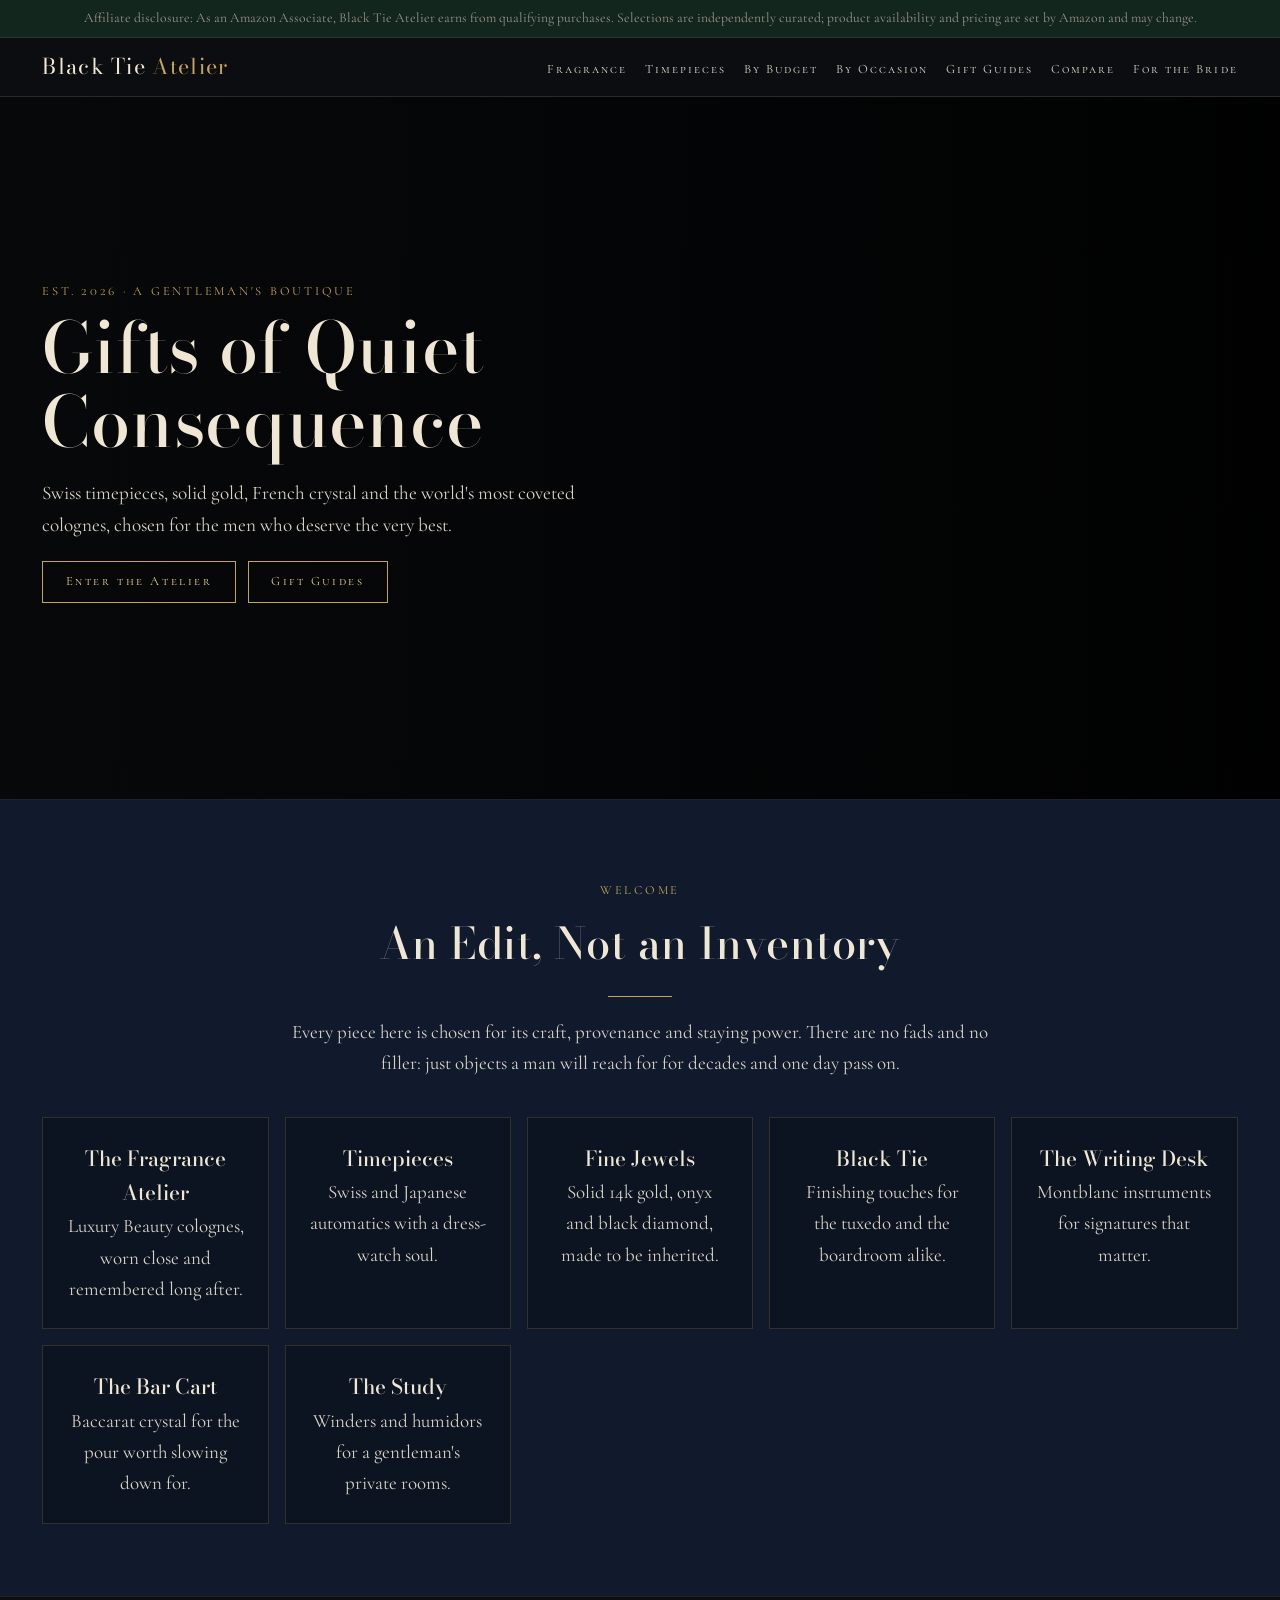
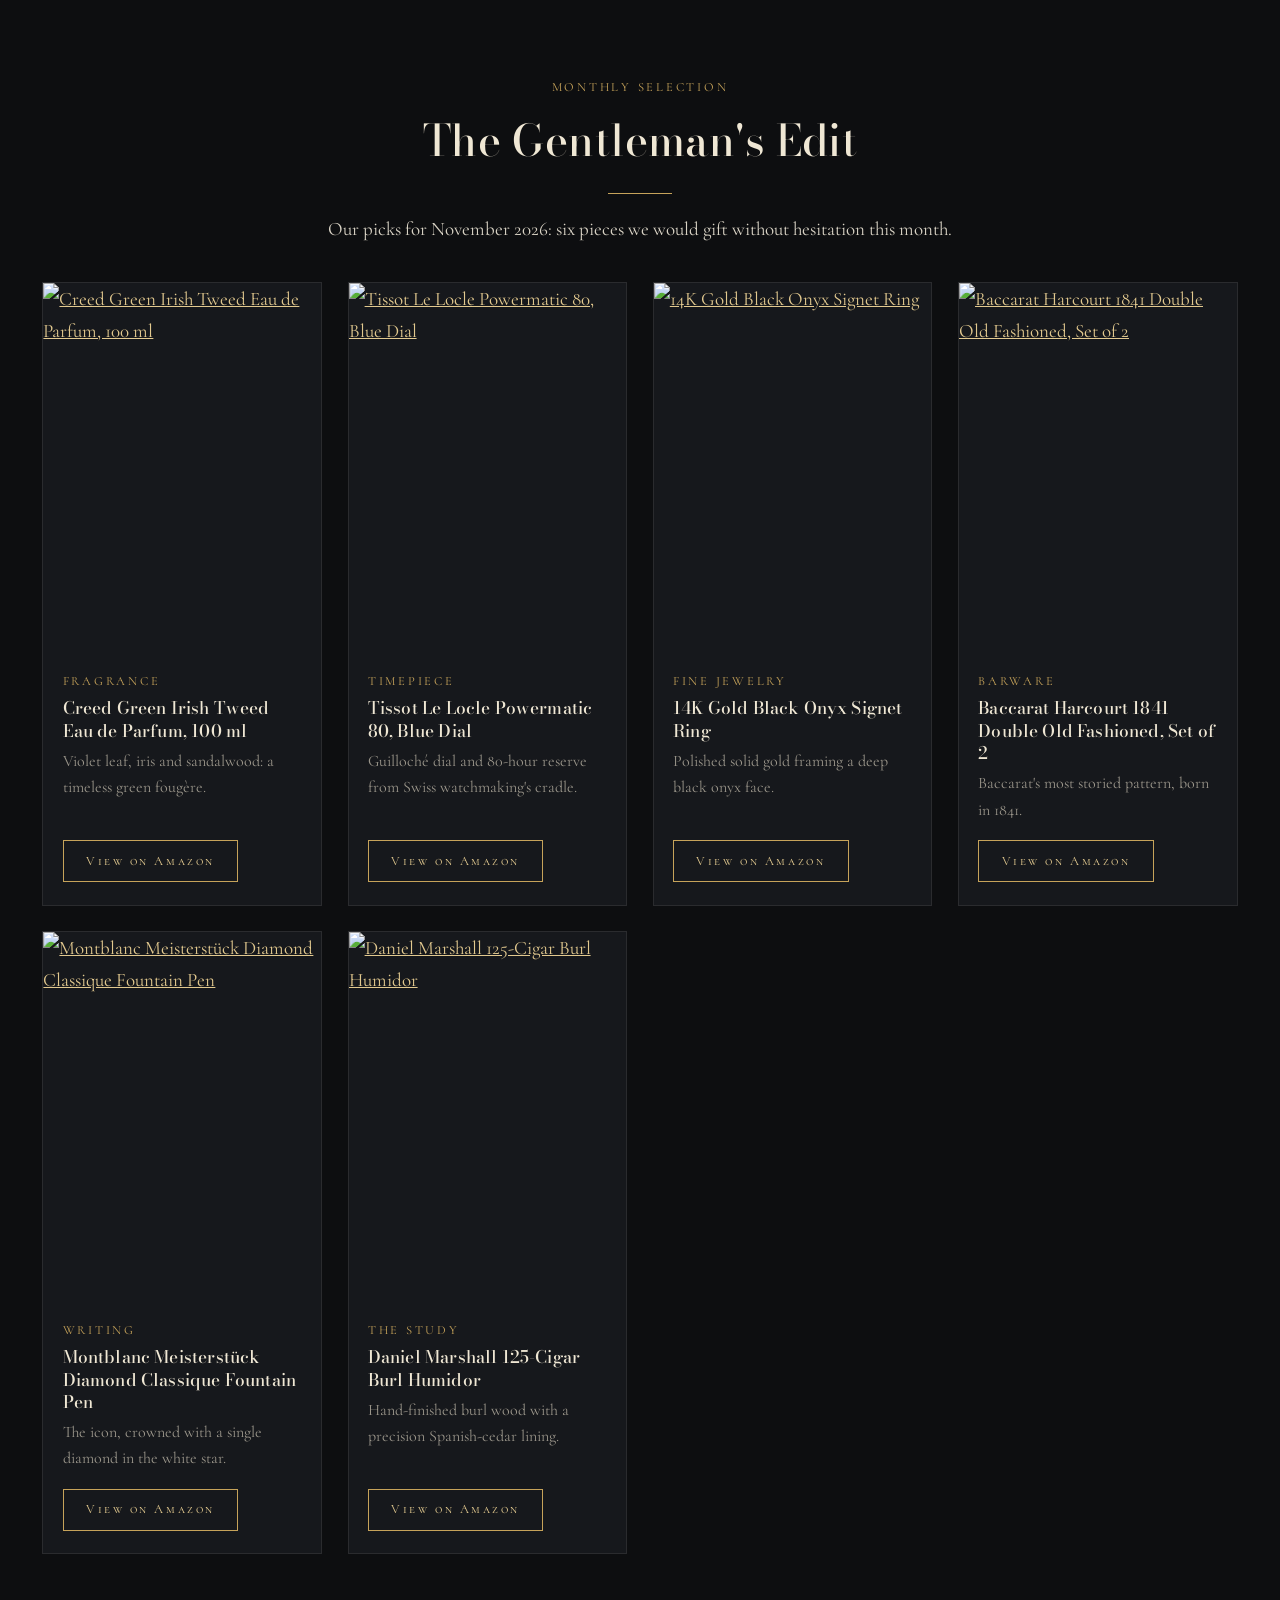
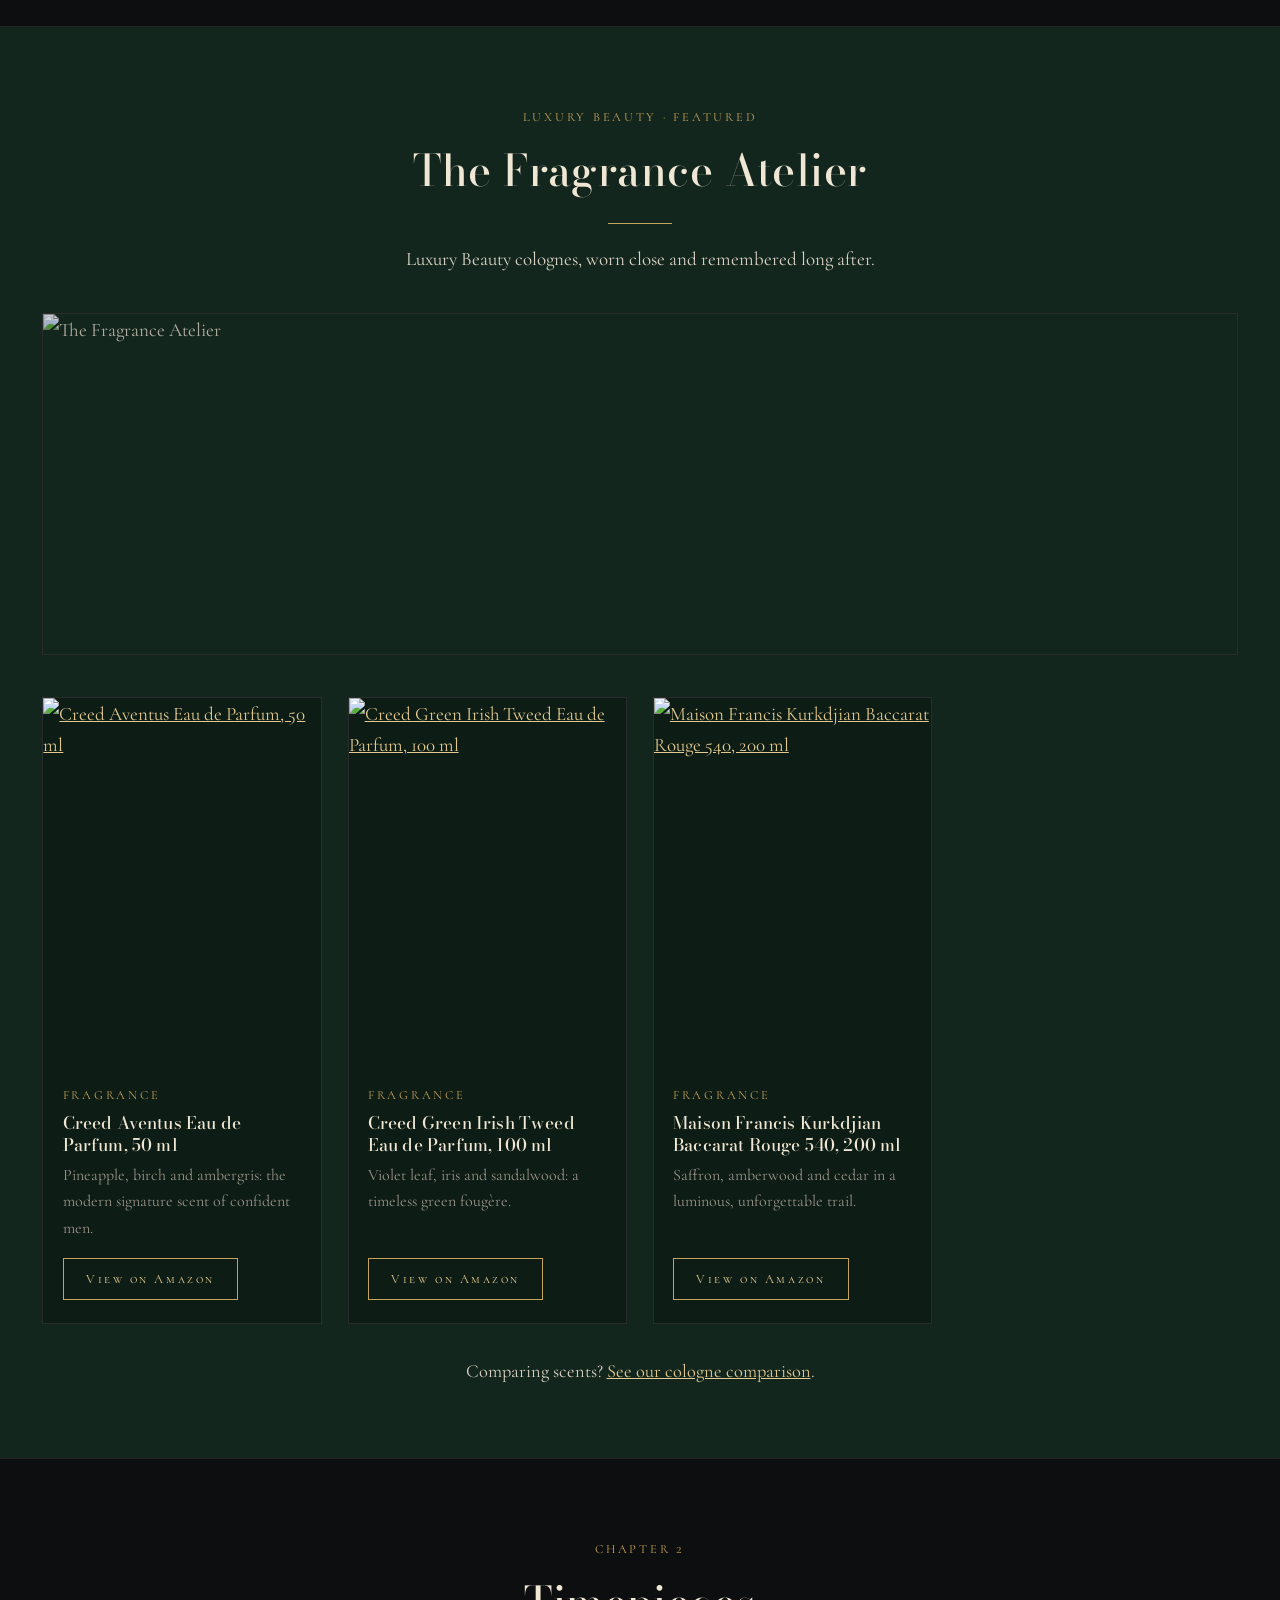
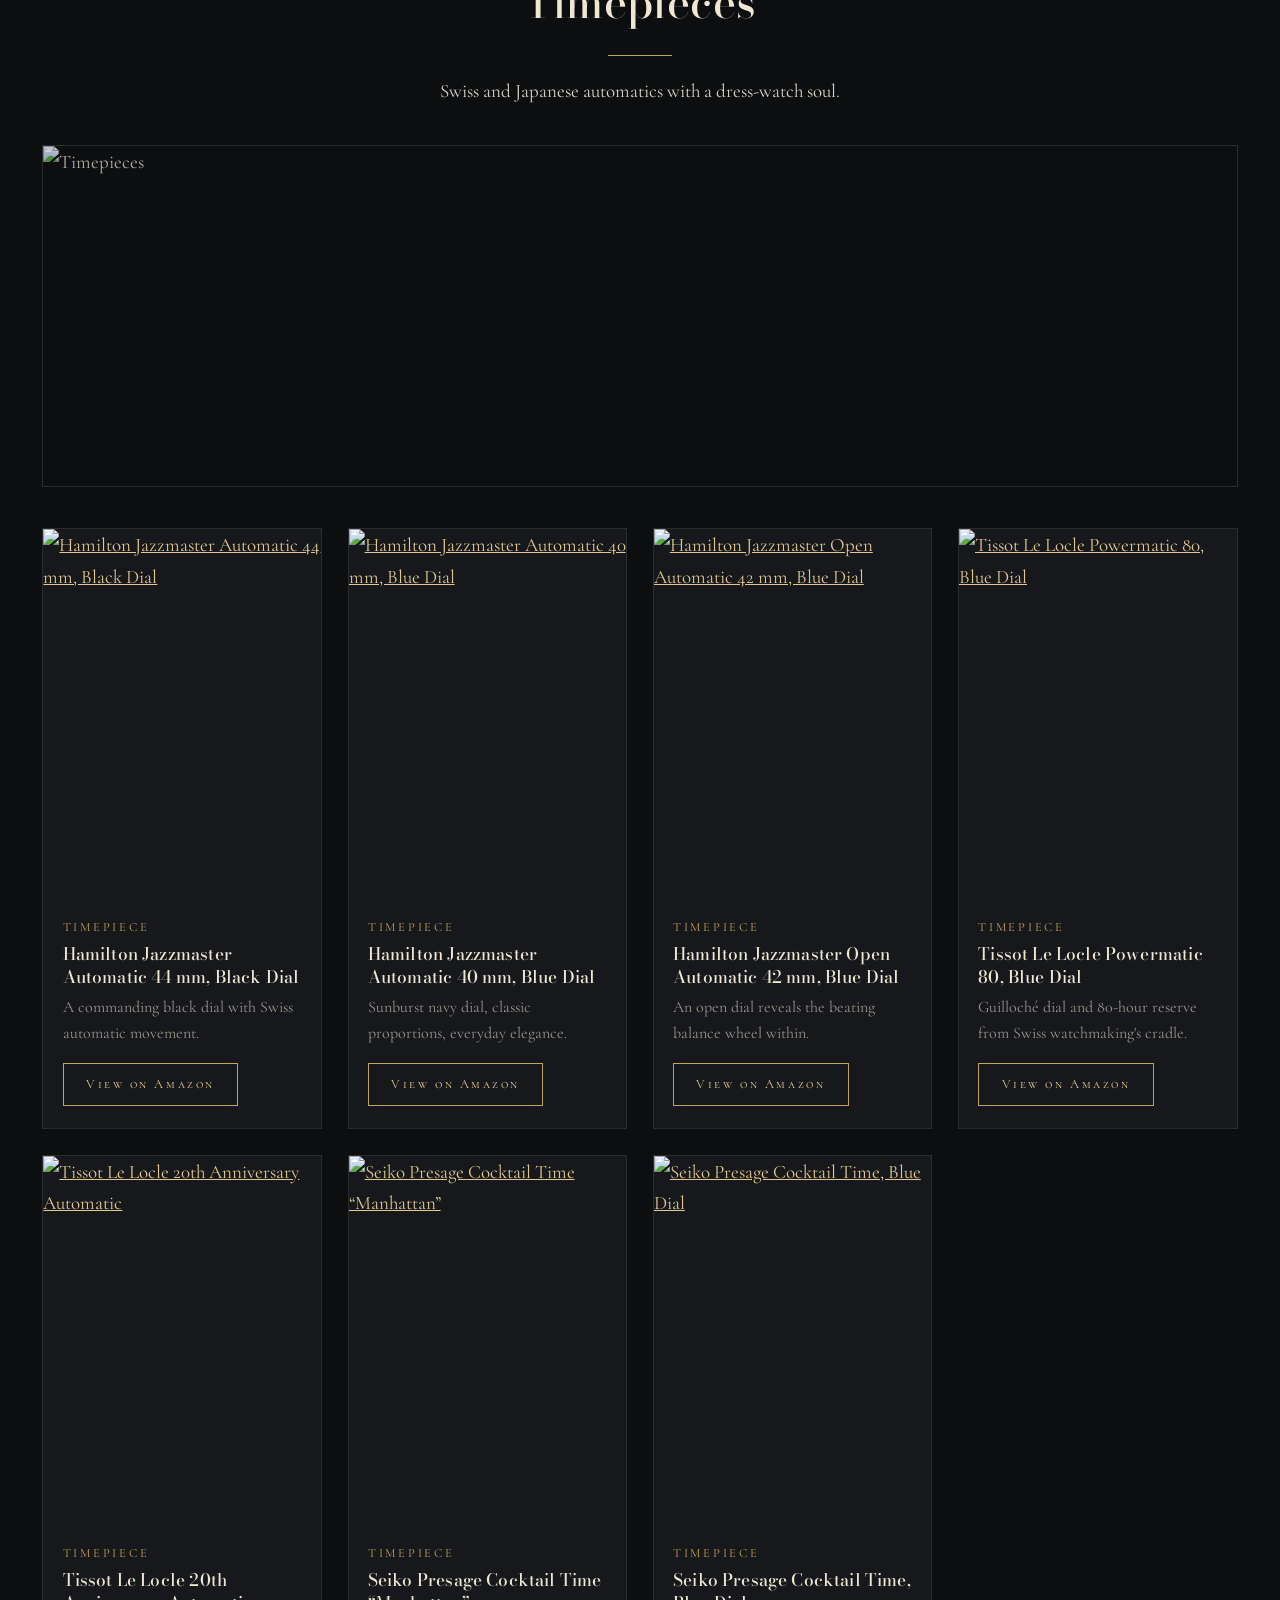
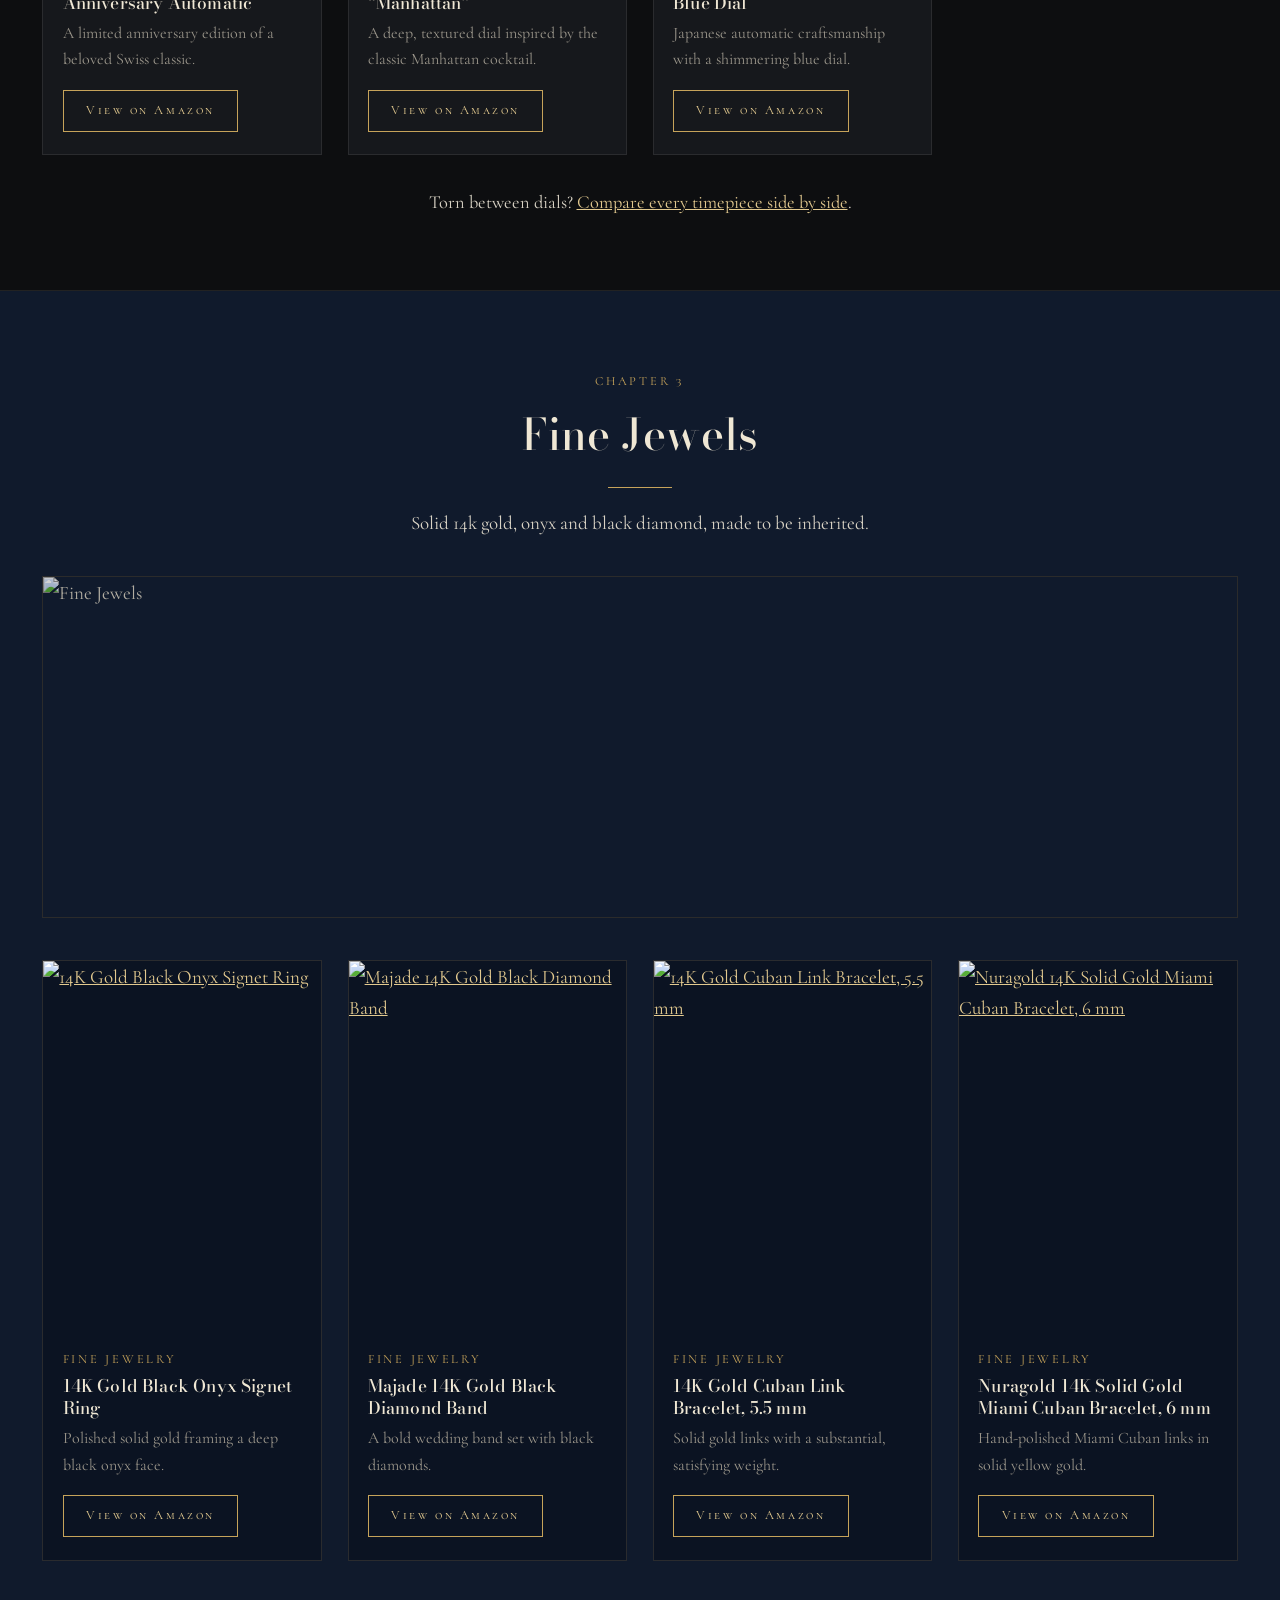
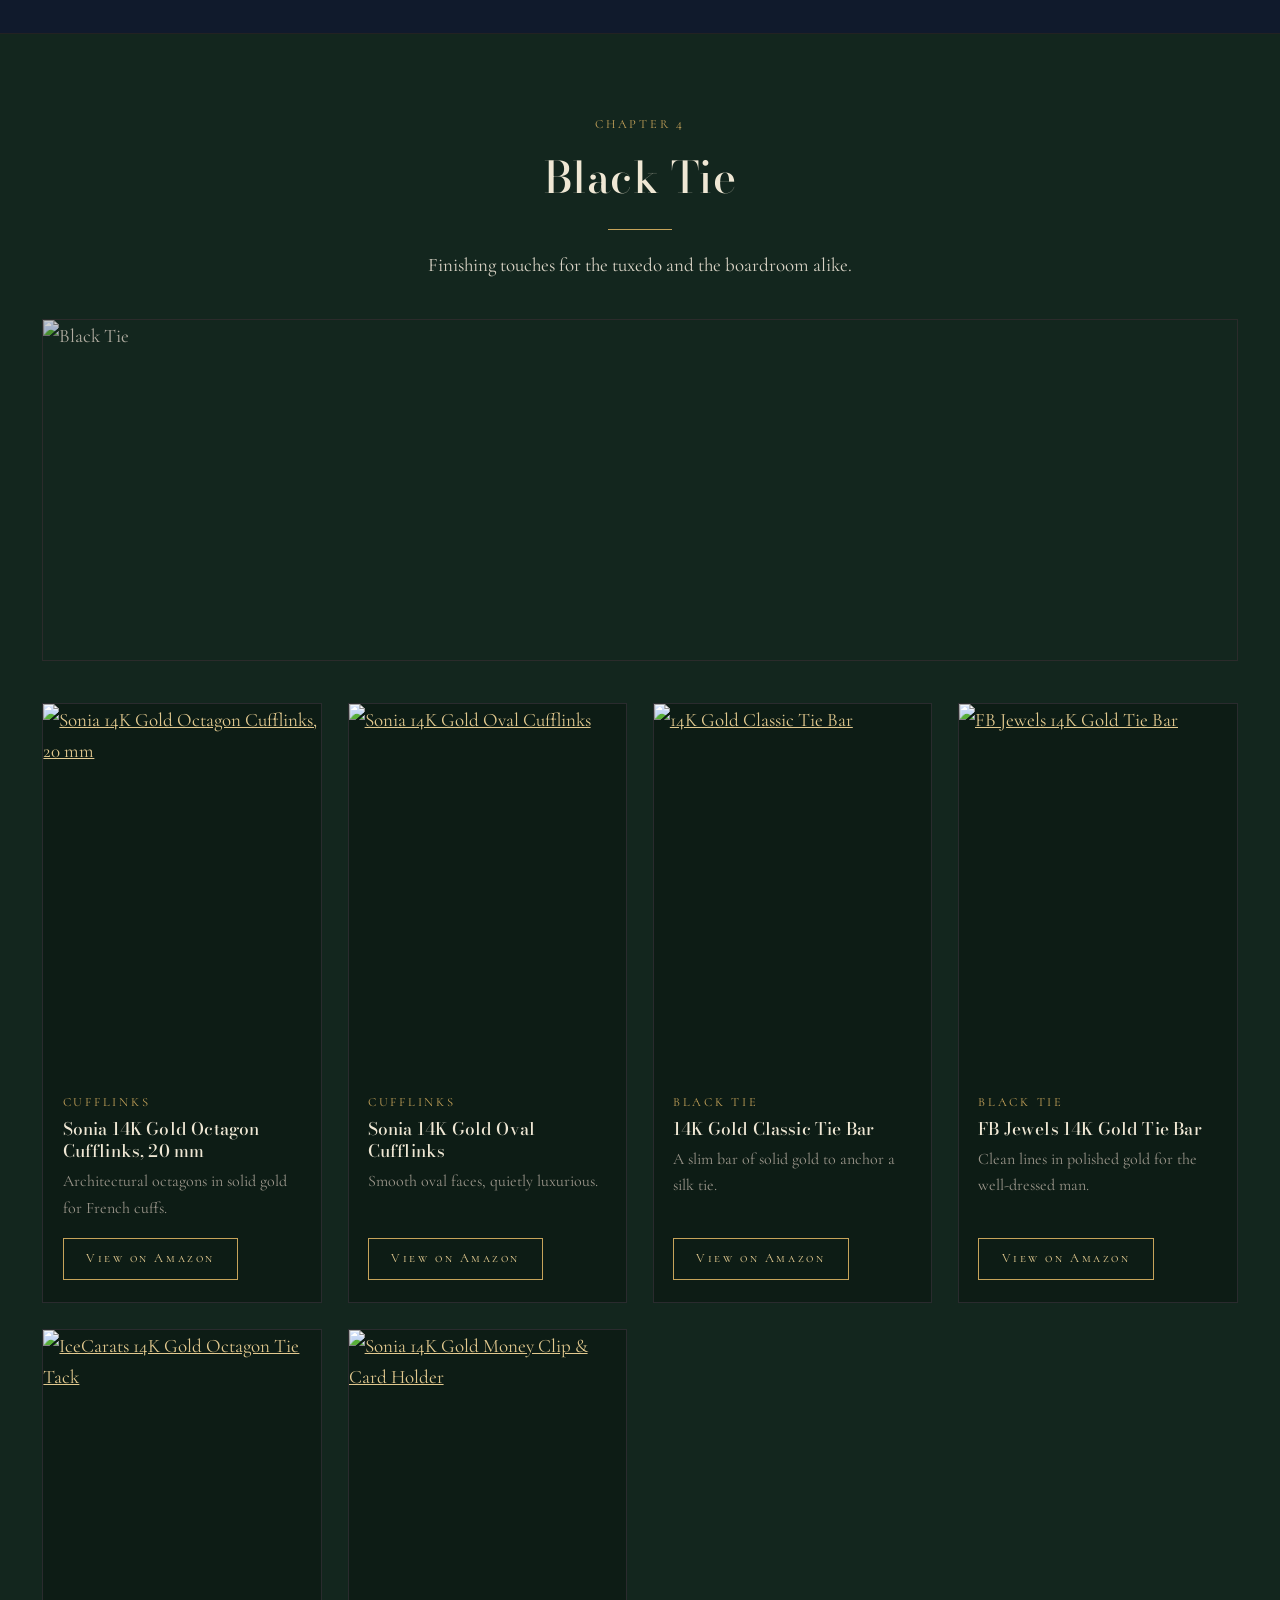
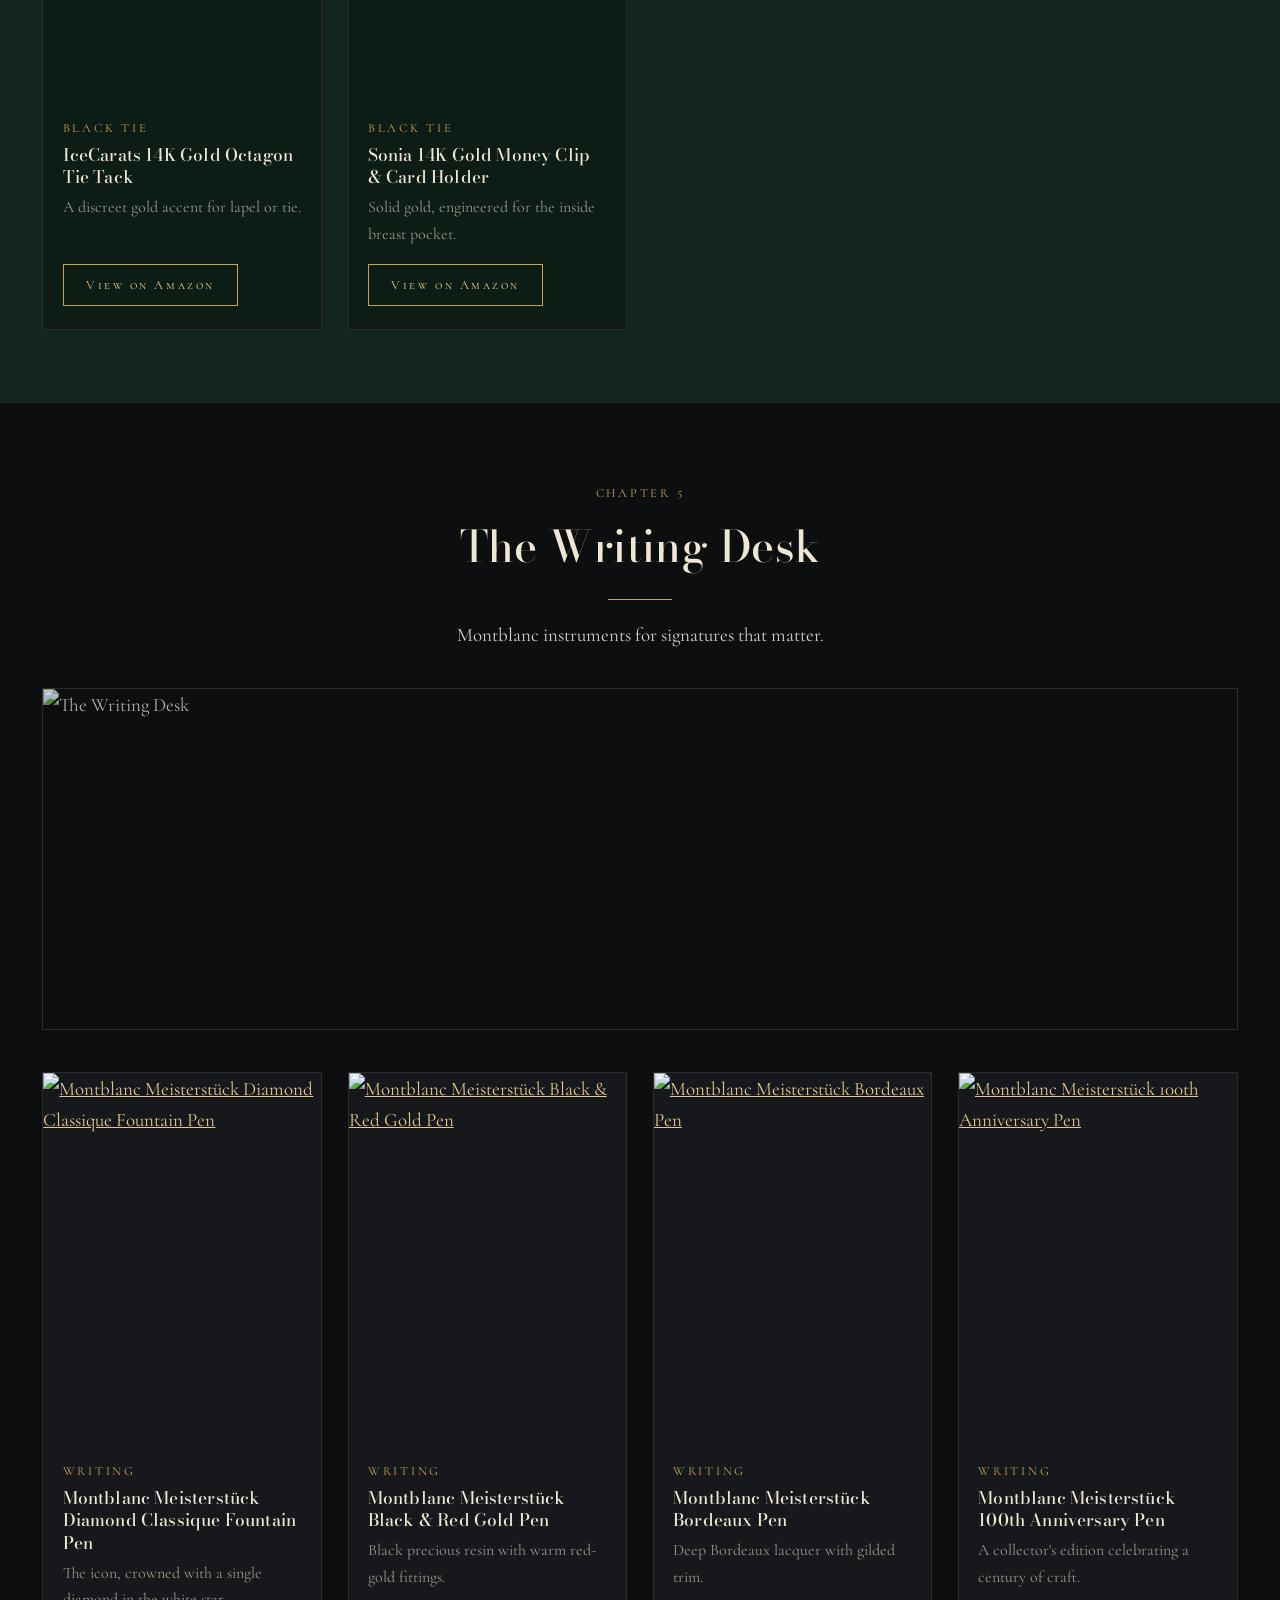
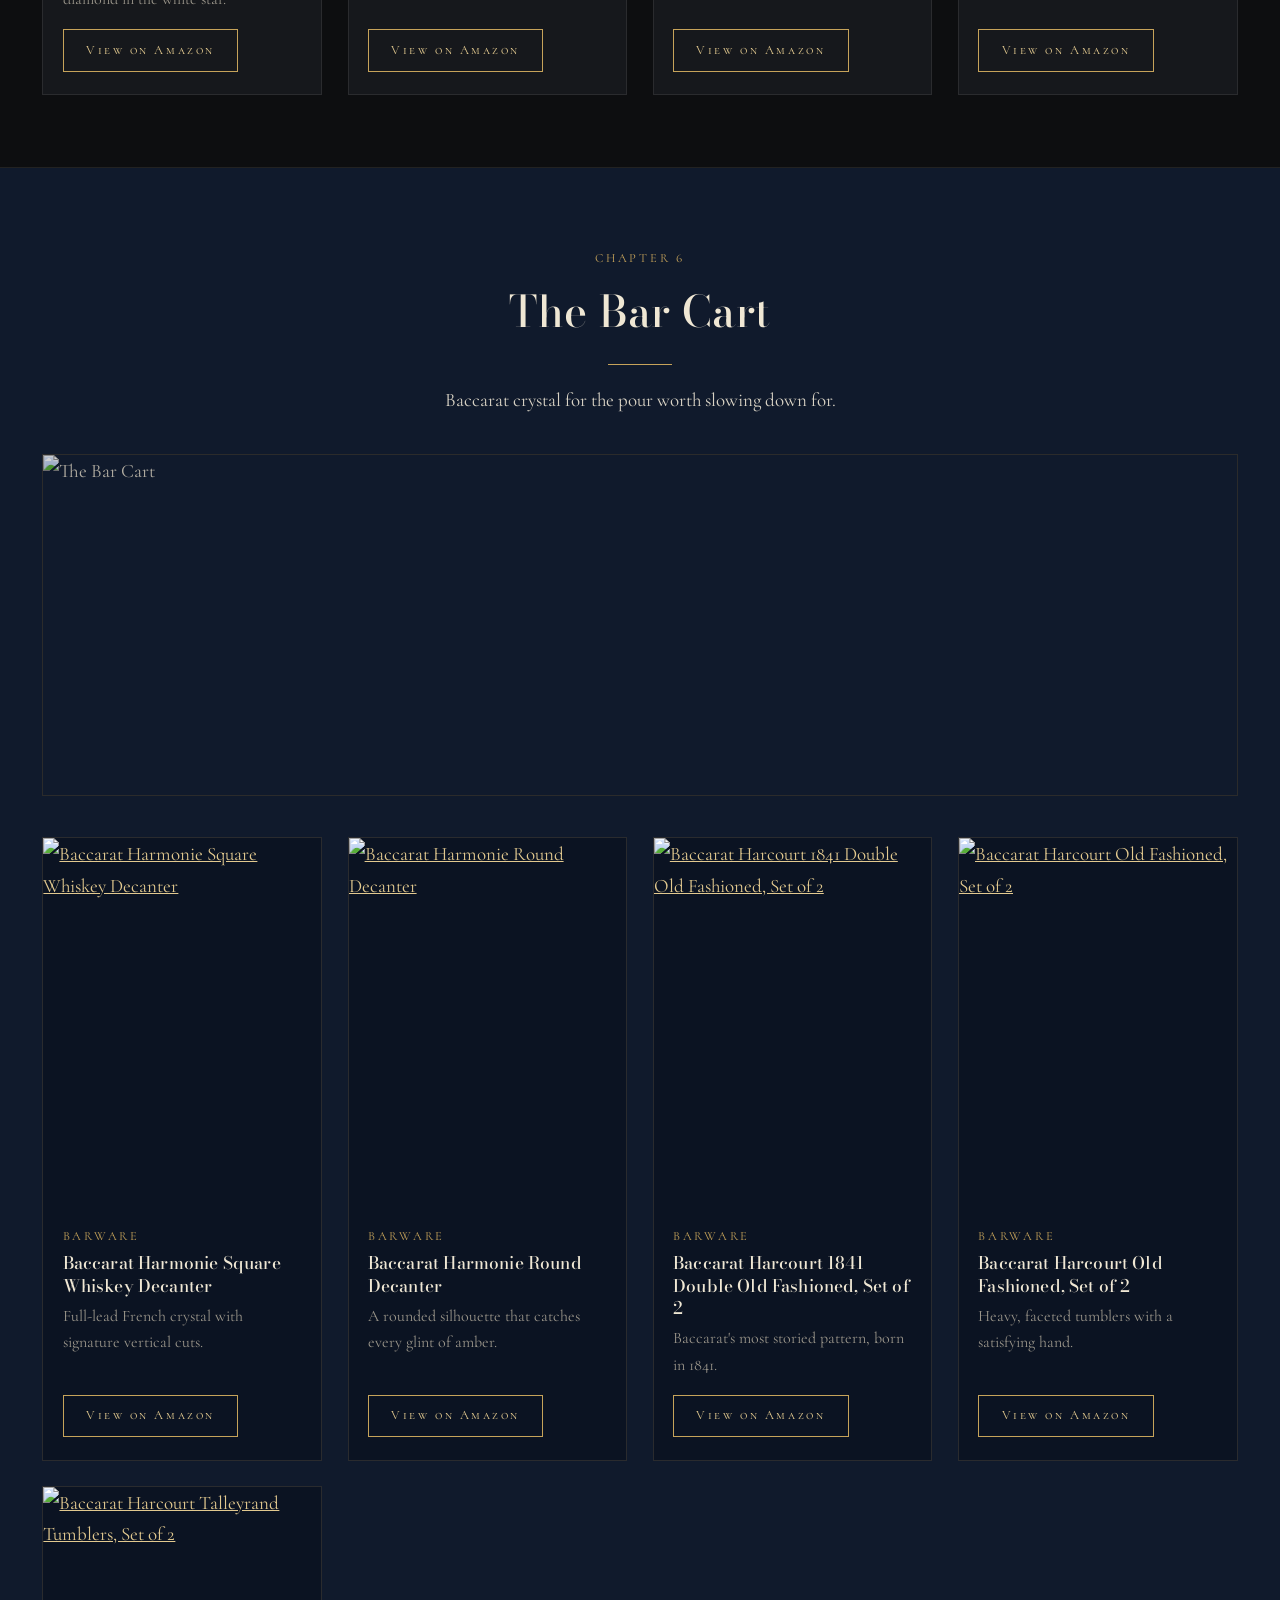
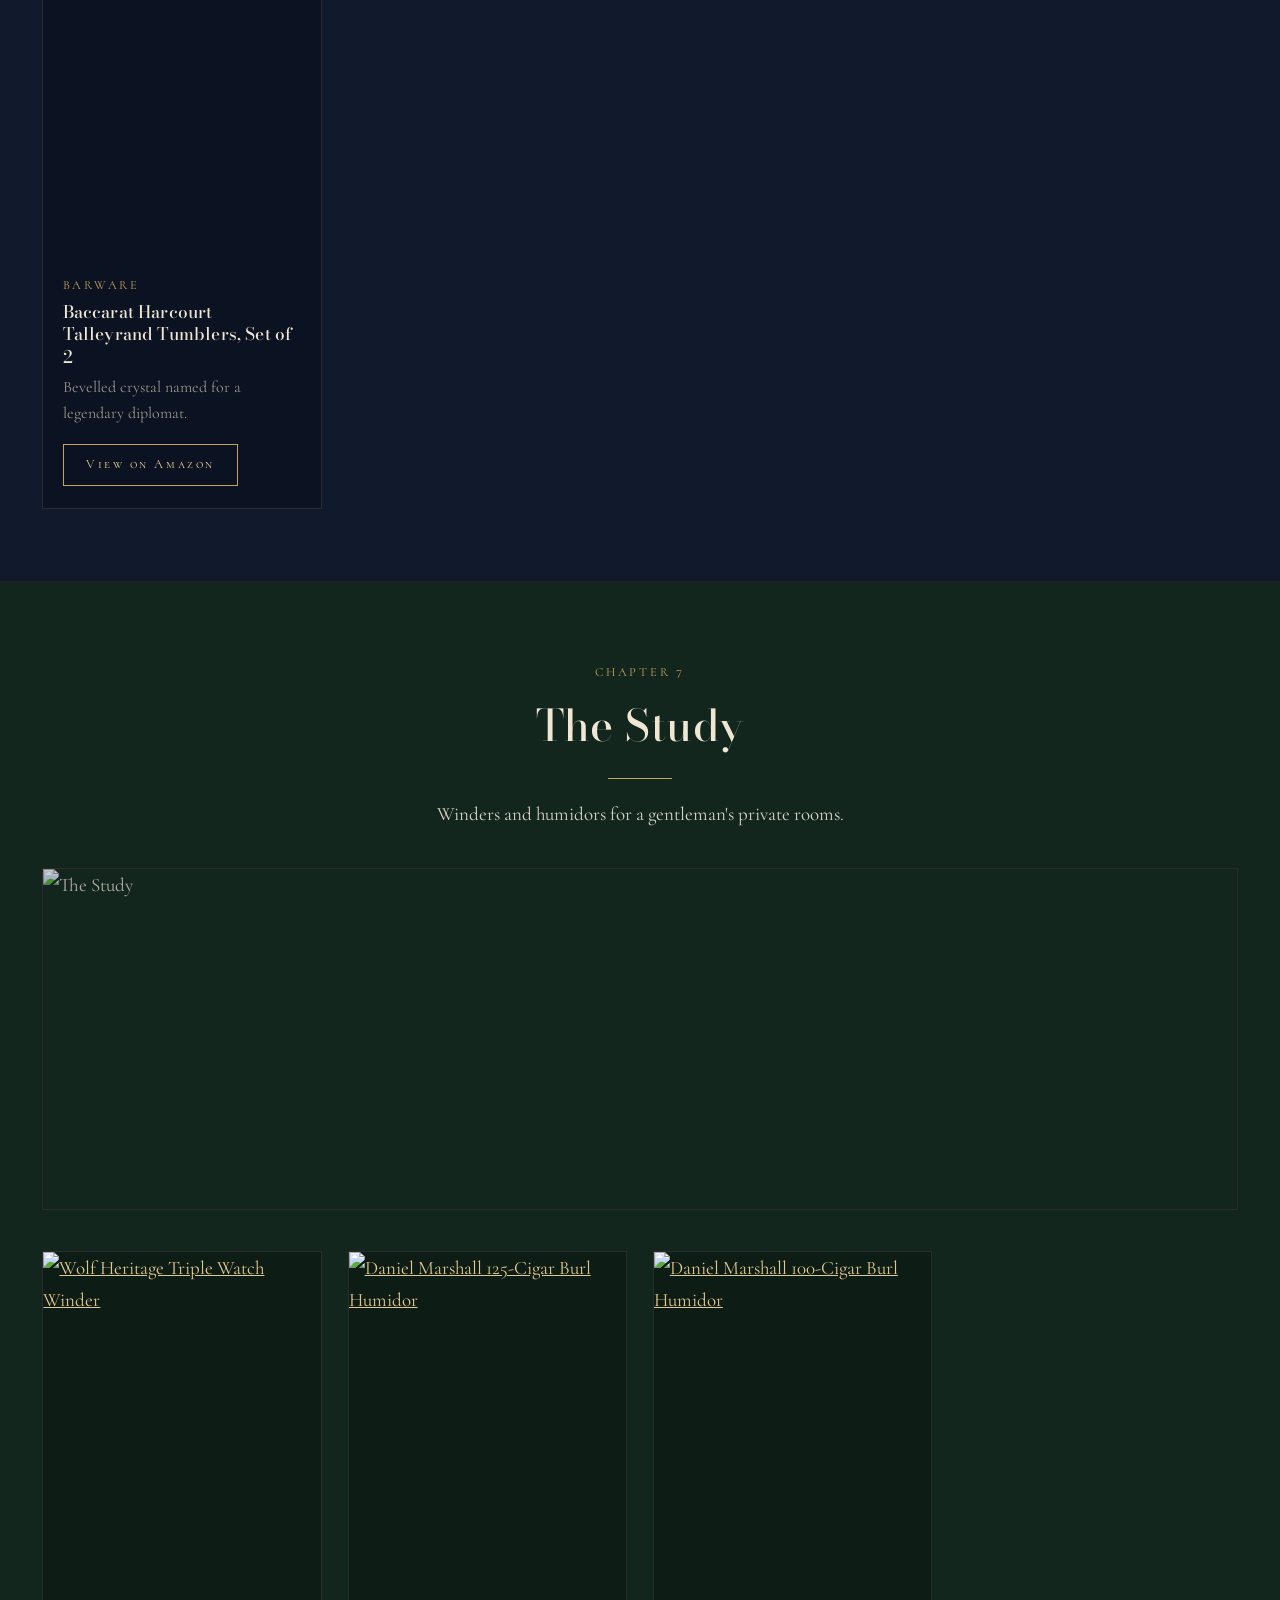
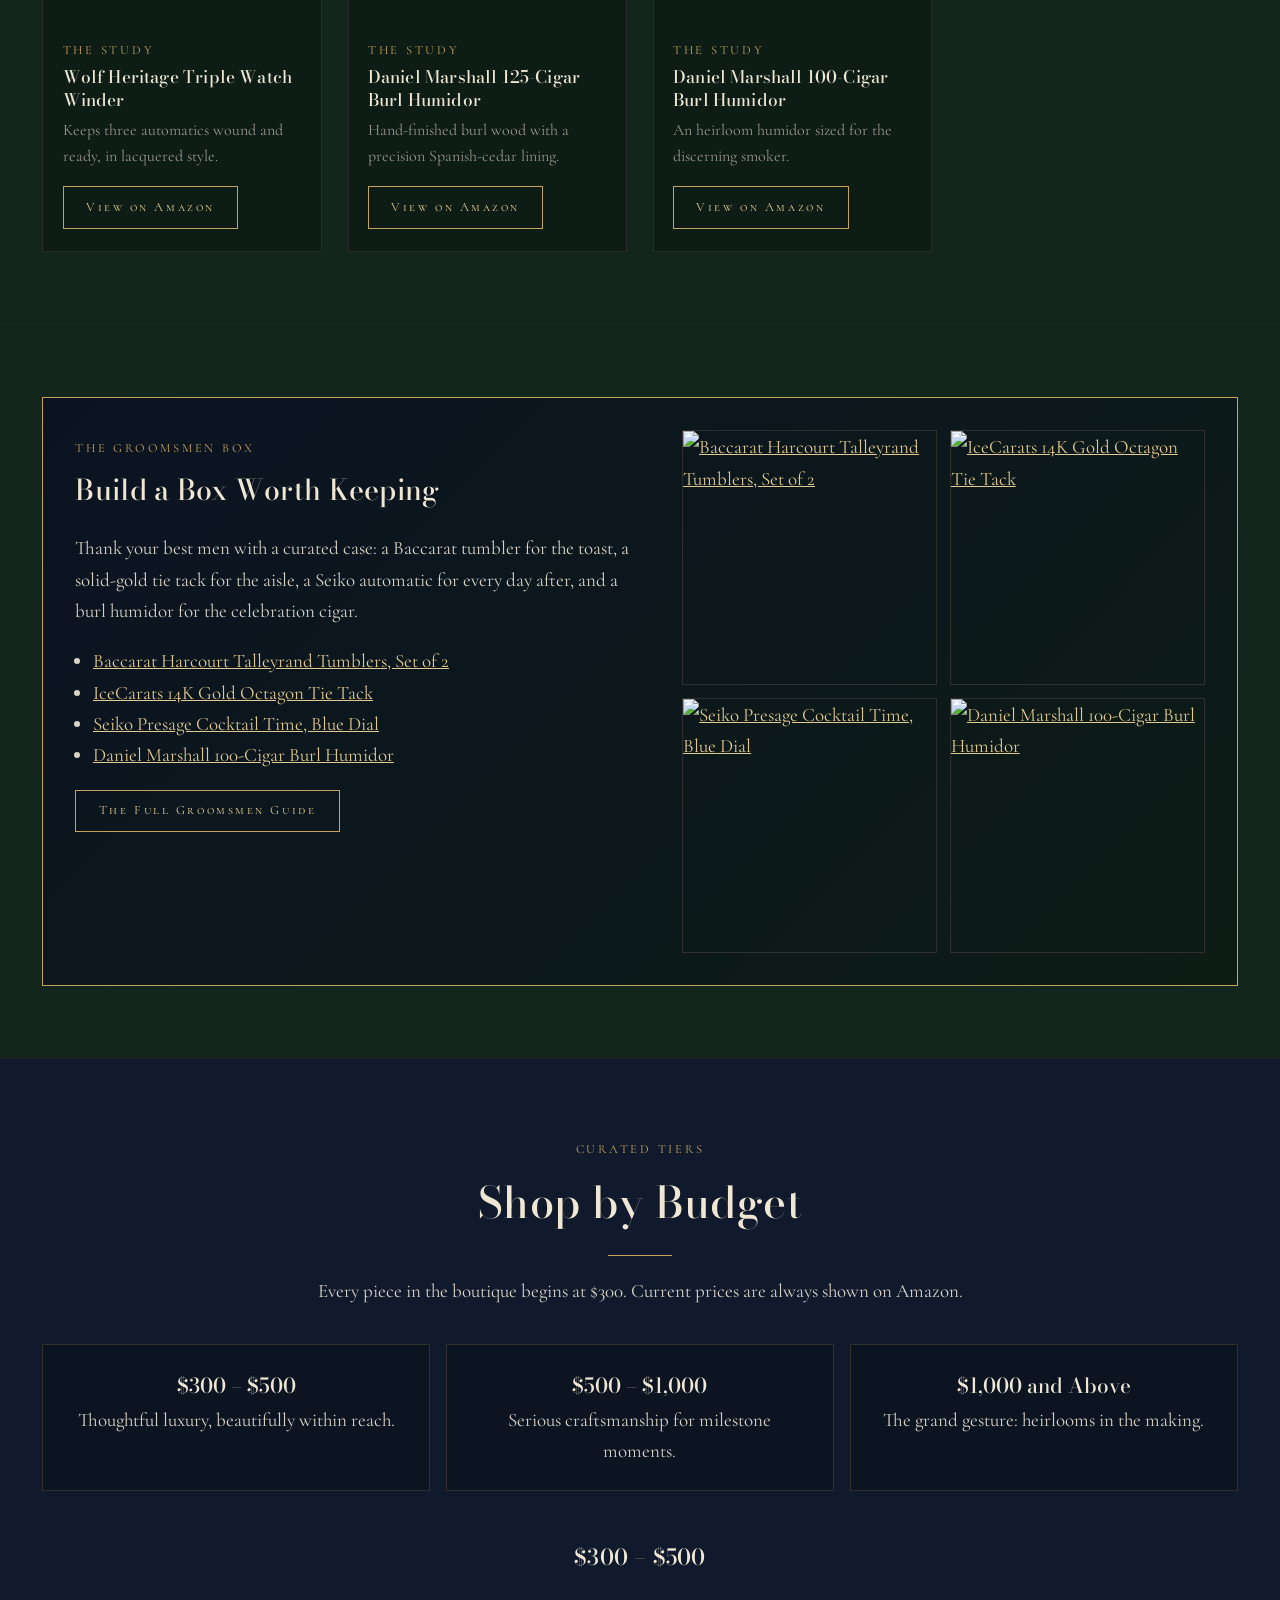
==== index.html @ eb1c872d "Add files via upload" ====
<!doctype html><html lang="en"><head><meta charset="utf-8"><meta name="viewport" content="width=device-width,initial-scale=1">
<title>Black Tie Atelier — Luxury Gifts for the Modern Gentleman</title><meta name="description" content="A curated boutique of luxury men&#x27;s gifts: Creed and Baccarat Rouge 540 colognes, Swiss automatic watches, solid gold jewels, Montblanc pens and Baccarat crystal."><link rel="canonical" href="https://lulumoons.github.io/Black-Tie-Atelier/">
<meta property="og:type" content="website"><meta property="og:site_name" content="Black Tie Atelier"><meta property="og:title" content="Black Tie Atelier — Luxury Gifts for the Modern Gentleman"><meta property="og:description" content="A curated boutique of luxury men&#x27;s gifts: Creed and Baccarat Rouge 540 colognes, Swiss automatic watches, solid gold jewels, Montblanc pens and Baccarat crystal."><meta property="og:url" content="https://lulumoons.github.io/Black-Tie-Atelier/"><meta property="og:image" content="https://lulumoons.github.io/Black-Tie-Atelier/assets/share.jpg"><meta property="og:image:width" content="1200"><meta property="og:image:height" content="630">
<meta name="twitter:card" content="summary_large_image"><meta name="twitter:title" content="Black Tie Atelier — Luxury Gifts for the Modern Gentleman"><meta name="twitter:description" content="A curated boutique of luxury men&#x27;s gifts: Creed and Baccarat Rouge 540 colognes, Swiss automatic watches, solid gold jewels, Montblanc pens and Baccarat crystal."><meta name="twitter:image" content="https://lulumoons.github.io/Black-Tie-Atelier/assets/share.jpg">
<meta name="theme-color" content="#0d0e10"><link rel="preconnect" href="https://fonts.googleapis.com"><link rel="preconnect" href="https://fonts.gstatic.com" crossorigin><link href="https://fonts.googleapis.com/css2?family=Bodoni+Moda:ital,wght@0,400;0,500;1,400&family=Cormorant+Garamond:ital,wght@0,400;0,500;1,400&family=Cormorant+SC:wght@400;500&display=swap" rel="stylesheet"><link rel="stylesheet" href="style.css"></head><body>
<div class="disc-top">Affiliate disclosure: As an Amazon Associate, Black Tie Atelier earns from qualifying purchases. Selections are independently curated; product availability and pricing are set by Amazon and may change.</div>
<header><div class="bar"><a class="logo" href="index.html">Black Tie <span>Atelier</span></a><nav><a href="index.html#atelier">Fragrance</a><a href="index.html#watches">Timepieces</a><a href="index.html#budget">By Budget</a><a href="index.html#occasion">By Occasion</a><a href="index.html#guides">Gift Guides</a><a href="compare-watches.html">Compare</a><a href="https://lulumoons.github.io/Enchanted-Veil/">For the Bride</a></nav></div></header>
<div class="hero" style="background-image:url(assets/banners/hero.jpg)"><div class="in"><span class="sc">Est. 2026 · A Gentleman's Boutique</span><h1>Gifts of Quiet Consequence</h1><p>Swiss timepieces, solid gold, French crystal and the world's most coveted colognes, chosen for the men who deserve the very best.</p><p><a class="btn" href="#atelier">Enter the Atelier</a> &nbsp; <a class="btn" href="#guides">Gift Guides</a></p></div></div>
<section id="intro" class="navy"><div class="wrap"><div class="head"><span class="sc">Welcome</span><h2>An Edit, Not an Inventory</h2><div class="rule"></div><p>Every piece here is chosen for its craft, provenance and staying power. There are no fads and no filler: just objects a man will reach for for decades and one day pass on.</p></div><div class="tiles"><a class="tile" href="#atelier"><b>The Fragrance Atelier</b><span>Luxury Beauty colognes, worn close and remembered long after.</span></a><a class="tile" href="#watches"><b>Timepieces</b><span>Swiss and Japanese automatics with a dress-watch soul.</span></a><a class="tile" href="#jewels"><b>Fine Jewels</b><span>Solid 14k gold, onyx and black diamond, made to be inherited.</span></a><a class="tile" href="#blacktie"><b>Black Tie</b><span>Finishing touches for the tuxedo and the boardroom alike.</span></a><a class="tile" href="#pens"><b>The Writing Desk</b><span>Montblanc instruments for signatures that matter.</span></a><a class="tile" href="#bar"><b>The Bar Cart</b><span>Baccarat crystal for the pour worth slowing down for.</span></a><a class="tile" href="#study"><b>The Study</b><span>Winders and humidors for a gentleman's private rooms.</span></a></div></div></section>
<section id="edit" class=""><div class="wrap"><div class="head"><span class="sc">Monthly Selection</span><h2>The Gentleman's Edit</h2><div class="rule"></div><p>Our picks for November 2026: six pieces we would gift without hesitation this month.</p></div><div class="grid"><article class="card"><a class="ph" data-asin="B079WWWBQN" href="https://www.amazon.com/dp/B079WWWBQN?tag=enchantedveil-20" target="_blank" rel="sponsored noopener"><img src="assets/products/B079WWWBQN.jpg" alt="Creed Green Irish Tweed Eau de Parfum, 100 ml" loading="lazy"></a>
<div class="cb"><span class="sc">Fragrance</span><h3>Creed Green Irish Tweed Eau de Parfum, 100 ml</h3><p>Violet leaf, iris and sandalwood: a timeless green fougère.</p><a class="btn" data-asin="B079WWWBQN" href="https://www.amazon.com/dp/B079WWWBQN?tag=enchantedveil-20" target="_blank" rel="sponsored noopener">View on Amazon</a></div></article><article class="card"><a class="ph" data-asin="B09FYGBDF1" href="https://www.amazon.com/dp/B09FYGBDF1?tag=enchantedveil-20" target="_blank" rel="sponsored noopener"><img src="assets/products/B09FYGBDF1.jpg" alt="Tissot Le Locle Powermatic 80, Blue Dial" loading="lazy"></a>
<div class="cb"><span class="sc">Timepiece</span><h3>Tissot Le Locle Powermatic 80, Blue Dial</h3><p>Guilloché dial and 80-hour reserve from Swiss watchmaking&#x27;s cradle.</p><a class="btn" data-asin="B09FYGBDF1" href="https://www.amazon.com/dp/B09FYGBDF1?tag=enchantedveil-20" target="_blank" rel="sponsored noopener">View on Amazon</a></div></article><article class="card"><a class="ph" data-asin="B0CR1HQW1B" href="https://www.amazon.com/dp/B0CR1HQW1B?tag=enchantedveil-20" target="_blank" rel="sponsored noopener"><img src="assets/products/B0CR1HQW1B.jpg" alt="14K Gold Black Onyx Signet Ring" loading="lazy"></a>
<div class="cb"><span class="sc">Fine Jewelry</span><h3>14K Gold Black Onyx Signet Ring</h3><p>Polished solid gold framing a deep black onyx face.</p><a class="btn" data-asin="B0CR1HQW1B" href="https://www.amazon.com/dp/B0CR1HQW1B?tag=enchantedveil-20" target="_blank" rel="sponsored noopener">View on Amazon</a></div></article><article class="card"><a class="ph" data-asin="B07D2JZG5S" href="https://www.amazon.com/dp/B07D2JZG5S?tag=enchantedveil-20" target="_blank" rel="sponsored noopener"><img src="assets/products/B07D2JZG5S.jpg" alt="Baccarat Harcourt 1841 Double Old Fashioned, Set of 2" loading="lazy"></a>
<div class="cb"><span class="sc">Barware</span><h3>Baccarat Harcourt 1841 Double Old Fashioned, Set of 2</h3><p>Baccarat&#x27;s most storied pattern, born in 1841.</p><a class="btn" data-asin="B07D2JZG5S" href="https://www.amazon.com/dp/B07D2JZG5S?tag=enchantedveil-20" target="_blank" rel="sponsored noopener">View on Amazon</a></div></article><article class="card"><a class="ph" data-asin="B0058NTJDS" href="https://www.amazon.com/dp/B0058NTJDS?tag=enchantedveil-20" target="_blank" rel="sponsored noopener"><img src="assets/products/B0058NTJDS.jpg" alt="Montblanc Meisterstück Diamond Classique Fountain Pen" loading="lazy"></a>
<div class="cb"><span class="sc">Writing</span><h3>Montblanc Meisterstück Diamond Classique Fountain Pen</h3><p>The icon, crowned with a single diamond in the white star.</p><a class="btn" data-asin="B0058NTJDS" href="https://www.amazon.com/dp/B0058NTJDS?tag=enchantedveil-20" target="_blank" rel="sponsored noopener">View on Amazon</a></div></article><article class="card"><a class="ph" data-asin="B06XVHDW7P" href="https://www.amazon.com/dp/B06XVHDW7P?tag=enchantedveil-20" target="_blank" rel="sponsored noopener"><img src="assets/products/B06XVHDW7P.jpg" alt="Daniel Marshall 125-Cigar Burl Humidor" loading="lazy"></a>
<div class="cb"><span class="sc">The Study</span><h3>Daniel Marshall 125-Cigar Burl Humidor</h3><p>Hand-finished burl wood with a precision Spanish-cedar lining.</p><a class="btn" data-asin="B06XVHDW7P" href="https://www.amazon.com/dp/B06XVHDW7P?tag=enchantedveil-20" target="_blank" rel="sponsored noopener">View on Amazon</a></div></article></div></div></section>
<section id="atelier" class="forest"><div class="wrap"><div class="head"><span class="sc">Luxury Beauty · Featured</span><h2>The Fragrance Atelier</h2><div class="rule"></div><p>Luxury Beauty colognes, worn close and remembered long after.</p></div><figure class="banner"><img src="assets/banners/scent.jpg" alt="The Fragrance Atelier" loading="lazy"></figure><div class="grid"><article class="card"><a class="ph" data-asin="B071CYS5ZZ" href="https://www.amazon.com/dp/B071CYS5ZZ?tag=enchantedveil-20" target="_blank" rel="sponsored noopener"><img src="assets/products/B071CYS5ZZ.jpg" alt="Creed Aventus Eau de Parfum, 50 ml" loading="lazy"></a>
<div class="cb"><span class="sc">Fragrance</span><h3>Creed Aventus Eau de Parfum, 50 ml</h3><p>Pineapple, birch and ambergris: the modern signature scent of confident men.</p><a class="btn" data-asin="B071CYS5ZZ" href="https://www.amazon.com/dp/B071CYS5ZZ?tag=enchantedveil-20" target="_blank" rel="sponsored noopener">View on Amazon</a></div></article><article class="card"><a class="ph" data-asin="B079WWWBQN" href="https://www.amazon.com/dp/B079WWWBQN?tag=enchantedveil-20" target="_blank" rel="sponsored noopener"><img src="assets/products/B079WWWBQN.jpg" alt="Creed Green Irish Tweed Eau de Parfum, 100 ml" loading="lazy"></a>
<div class="cb"><span class="sc">Fragrance</span><h3>Creed Green Irish Tweed Eau de Parfum, 100 ml</h3><p>Violet leaf, iris and sandalwood: a timeless green fougère.</p><a class="btn" data-asin="B079WWWBQN" href="https://www.amazon.com/dp/B079WWWBQN?tag=enchantedveil-20" target="_blank" rel="sponsored noopener">View on Amazon</a></div></article><article class="card"><a class="ph" data-asin="B0711VH8WD" href="https://www.amazon.com/dp/B0711VH8WD?tag=enchantedveil-20" target="_blank" rel="sponsored noopener"><img src="assets/products/B0711VH8WD.jpg" alt="Maison Francis Kurkdjian Baccarat Rouge 540, 200 ml" loading="lazy"></a>
<div class="cb"><span class="sc">Fragrance</span><h3>Maison Francis Kurkdjian Baccarat Rouge 540, 200 ml</h3><p>Saffron, amberwood and cedar in a luminous, unforgettable trail.</p><a class="btn" data-asin="B0711VH8WD" href="https://www.amazon.com/dp/B0711VH8WD?tag=enchantedveil-20" target="_blank" rel="sponsored noopener">View on Amazon</a></div></article></div><p class="note" style="margin-top:2rem">Comparing scents? <a href="compare-colognes.html">See our cologne comparison</a>.</p></div></section>
<section id="watches" class=""><div class="wrap"><div class="head"><span class="sc">Chapter 2</span><h2>Timepieces</h2><div class="rule"></div><p>Swiss and Japanese automatics with a dress-watch soul.</p></div><figure class="banner"><img src="assets/banners/watches.jpg" alt="Timepieces" loading="lazy"></figure><div class="grid"><article class="card"><a class="ph" data-asin="B01CHW8OE2" href="https://www.amazon.com/dp/B01CHW8OE2?tag=enchantedveil-20" target="_blank" rel="sponsored noopener"><img src="assets/products/B01CHW8OE2.jpg" alt="Hamilton Jazzmaster Automatic 44 mm, Black Dial" loading="lazy"></a>
<div class="cb"><span class="sc">Timepiece</span><h3>Hamilton Jazzmaster Automatic 44 mm, Black Dial</h3><p>A commanding black dial with Swiss automatic movement.</p><a class="btn" data-asin="B01CHW8OE2" href="https://www.amazon.com/dp/B01CHW8OE2?tag=enchantedveil-20" target="_blank" rel="sponsored noopener">View on Amazon</a></div></article><article class="card"><a class="ph" data-asin="B08B4QP7NF" href="https://www.amazon.com/dp/B08B4QP7NF?tag=enchantedveil-20" target="_blank" rel="sponsored noopener"><img src="assets/products/B08B4QP7NF.jpg" alt="Hamilton Jazzmaster Automatic 40 mm, Blue Dial" loading="lazy"></a>
<div class="cb"><span class="sc">Timepiece</span><h3>Hamilton Jazzmaster Automatic 40 mm, Blue Dial</h3><p>Sunburst navy dial, classic proportions, everyday elegance.</p><a class="btn" data-asin="B08B4QP7NF" href="https://www.amazon.com/dp/B08B4QP7NF?tag=enchantedveil-20" target="_blank" rel="sponsored noopener">View on Amazon</a></div></article><article class="card"><a class="ph" data-asin="B0FDKBJCLB" href="https://www.amazon.com/dp/B0FDKBJCLB?tag=enchantedveil-20" target="_blank" rel="sponsored noopener"><img src="assets/products/B0FDKBJCLB.jpg" alt="Hamilton Jazzmaster Open Automatic 42 mm, Blue Dial" loading="lazy"></a>
<div class="cb"><span class="sc">Timepiece</span><h3>Hamilton Jazzmaster Open Automatic 42 mm, Blue Dial</h3><p>An open dial reveals the beating balance wheel within.</p><a class="btn" data-asin="B0FDKBJCLB" href="https://www.amazon.com/dp/B0FDKBJCLB?tag=enchantedveil-20" target="_blank" rel="sponsored noopener">View on Amazon</a></div></article><article class="card"><a class="ph" data-asin="B09FYGBDF1" href="https://www.amazon.com/dp/B09FYGBDF1?tag=enchantedveil-20" target="_blank" rel="sponsored noopener"><img src="assets/products/B09FYGBDF1.jpg" alt="Tissot Le Locle Powermatic 80, Blue Dial" loading="lazy"></a>
<div class="cb"><span class="sc">Timepiece</span><h3>Tissot Le Locle Powermatic 80, Blue Dial</h3><p>Guilloché dial and 80-hour reserve from Swiss watchmaking&#x27;s cradle.</p><a class="btn" data-asin="B09FYGBDF1" href="https://www.amazon.com/dp/B09FYGBDF1?tag=enchantedveil-20" target="_blank" rel="sponsored noopener">View on Amazon</a></div></article><article class="card"><a class="ph" data-asin="B0CQTPMPXT" href="https://www.amazon.com/dp/B0CQTPMPXT?tag=enchantedveil-20" target="_blank" rel="sponsored noopener"><img src="assets/products/B0CQTPMPXT.jpg" alt="Tissot Le Locle 20th Anniversary Automatic" loading="lazy"></a>
<div class="cb"><span class="sc">Timepiece</span><h3>Tissot Le Locle 20th Anniversary Automatic</h3><p>A limited anniversary edition of a beloved Swiss classic.</p><a class="btn" data-asin="B0CQTPMPXT" href="https://www.amazon.com/dp/B0CQTPMPXT?tag=enchantedveil-20" target="_blank" rel="sponsored noopener">View on Amazon</a></div></article><article class="card"><a class="ph" data-asin="B071FB8VVR" href="https://www.amazon.com/dp/B071FB8VVR?tag=enchantedveil-20" target="_blank" rel="sponsored noopener"><img src="assets/products/B071FB8VVR.jpg" alt="Seiko Presage Cocktail Time “Manhattan”" loading="lazy"></a>
<div class="cb"><span class="sc">Timepiece</span><h3>Seiko Presage Cocktail Time “Manhattan”</h3><p>A deep, textured dial inspired by the classic Manhattan cocktail.</p><a class="btn" data-asin="B071FB8VVR" href="https://www.amazon.com/dp/B071FB8VVR?tag=enchantedveil-20" target="_blank" rel="sponsored noopener">View on Amazon</a></div></article><article class="card"><a class="ph" data-asin="B07979L8JB" href="https://www.amazon.com/dp/B07979L8JB?tag=enchantedveil-20" target="_blank" rel="sponsored noopener"><img src="assets/products/B07979L8JB.jpg" alt="Seiko Presage Cocktail Time, Blue Dial" loading="lazy"></a>
<div class="cb"><span class="sc">Timepiece</span><h3>Seiko Presage Cocktail Time, Blue Dial</h3><p>Japanese automatic craftsmanship with a shimmering blue dial.</p><a class="btn" data-asin="B07979L8JB" href="https://www.amazon.com/dp/B07979L8JB?tag=enchantedveil-20" target="_blank" rel="sponsored noopener">View on Amazon</a></div></article></div><p class="note" style="margin-top:2rem">Torn between dials? <a href="compare-watches.html">Compare every timepiece side by side</a>.</p></div></section>
<section id="jewels" class="navy"><div class="wrap"><div class="head"><span class="sc">Chapter 3</span><h2>Fine Jewels</h2><div class="rule"></div><p>Solid 14k gold, onyx and black diamond, made to be inherited.</p></div><figure class="banner"><img src="assets/banners/jewels.jpg" alt="Fine Jewels" loading="lazy"></figure><div class="grid"><article class="card"><a class="ph" data-asin="B0CR1HQW1B" href="https://www.amazon.com/dp/B0CR1HQW1B?tag=enchantedveil-20" target="_blank" rel="sponsored noopener"><img src="assets/products/B0CR1HQW1B.jpg" alt="14K Gold Black Onyx Signet Ring" loading="lazy"></a>
<div class="cb"><span class="sc">Fine Jewelry</span><h3>14K Gold Black Onyx Signet Ring</h3><p>Polished solid gold framing a deep black onyx face.</p><a class="btn" data-asin="B0CR1HQW1B" href="https://www.amazon.com/dp/B0CR1HQW1B?tag=enchantedveil-20" target="_blank" rel="sponsored noopener">View on Amazon</a></div></article><article class="card"><a class="ph" data-asin="B079HYJ5NM" href="https://www.amazon.com/dp/B079HYJ5NM?tag=enchantedveil-20" target="_blank" rel="sponsored noopener"><img src="assets/products/B079HYJ5NM.jpg" alt="Majade 14K Gold Black Diamond Band" loading="lazy"></a>
<div class="cb"><span class="sc">Fine Jewelry</span><h3>Majade 14K Gold Black Diamond Band</h3><p>A bold wedding band set with black diamonds.</p><a class="btn" data-asin="B079HYJ5NM" href="https://www.amazon.com/dp/B079HYJ5NM?tag=enchantedveil-20" target="_blank" rel="sponsored noopener">View on Amazon</a></div></article><article class="card"><a class="ph" data-asin="B0777R8YJX" href="https://www.amazon.com/dp/B0777R8YJX?tag=enchantedveil-20" target="_blank" rel="sponsored noopener"><img src="assets/products/B0777R8YJX.jpg" alt="14K Gold Cuban Link Bracelet, 5.5 mm" loading="lazy"></a>
<div class="cb"><span class="sc">Fine Jewelry</span><h3>14K Gold Cuban Link Bracelet, 5.5 mm</h3><p>Solid gold links with a substantial, satisfying weight.</p><a class="btn" data-asin="B0777R8YJX" href="https://www.amazon.com/dp/B0777R8YJX?tag=enchantedveil-20" target="_blank" rel="sponsored noopener">View on Amazon</a></div></article><article class="card"><a class="ph" data-asin="B07YQ8J4TJ" href="https://www.amazon.com/dp/B07YQ8J4TJ?tag=enchantedveil-20" target="_blank" rel="sponsored noopener"><img src="assets/products/B07YQ8J4TJ.jpg" alt="Nuragold 14K Solid Gold Miami Cuban Bracelet, 6 mm" loading="lazy"></a>
<div class="cb"><span class="sc">Fine Jewelry</span><h3>Nuragold 14K Solid Gold Miami Cuban Bracelet, 6 mm</h3><p>Hand-polished Miami Cuban links in solid yellow gold.</p><a class="btn" data-asin="B07YQ8J4TJ" href="https://www.amazon.com/dp/B07YQ8J4TJ?tag=enchantedveil-20" target="_blank" rel="sponsored noopener">View on Amazon</a></div></article></div></div></section>
<section id="blacktie" class="forest"><div class="wrap"><div class="head"><span class="sc">Chapter 4</span><h2>Black Tie</h2><div class="rule"></div><p>Finishing touches for the tuxedo and the boardroom alike.</p></div><figure class="banner"><img src="assets/banners/blacktie.jpg" alt="Black Tie" loading="lazy"></figure><div class="grid"><article class="card"><a class="ph" data-asin="B081Y3K2BL" href="https://www.amazon.com/dp/B081Y3K2BL?tag=enchantedveil-20" target="_blank" rel="sponsored noopener"><img src="assets/products/B081Y3K2BL.jpg" alt="Sonia 14K Gold Octagon Cufflinks, 20 mm" loading="lazy"></a>
<div class="cb"><span class="sc">Cufflinks</span><h3>Sonia 14K Gold Octagon Cufflinks, 20 mm</h3><p>Architectural octagons in solid gold for French cuffs.</p><a class="btn" data-asin="B081Y3K2BL" href="https://www.amazon.com/dp/B081Y3K2BL?tag=enchantedveil-20" target="_blank" rel="sponsored noopener">View on Amazon</a></div></article><article class="card"><a class="ph" data-asin="B081TM9789" href="https://www.amazon.com/dp/B081TM9789?tag=enchantedveil-20" target="_blank" rel="sponsored noopener"><img src="assets/products/B081TM9789.jpg" alt="Sonia 14K Gold Oval Cufflinks" loading="lazy"></a>
<div class="cb"><span class="sc">Cufflinks</span><h3>Sonia 14K Gold Oval Cufflinks</h3><p>Smooth oval faces, quietly luxurious.</p><a class="btn" data-asin="B081TM9789" href="https://www.amazon.com/dp/B081TM9789?tag=enchantedveil-20" target="_blank" rel="sponsored noopener">View on Amazon</a></div></article><article class="card"><a class="ph" data-asin="B01N59DYUF" href="https://www.amazon.com/dp/B01N59DYUF?tag=enchantedveil-20" target="_blank" rel="sponsored noopener"><img src="assets/products/B01N59DYUF.jpg" alt="14K Gold Classic Tie Bar" loading="lazy"></a>
<div class="cb"><span class="sc">Black Tie</span><h3>14K Gold Classic Tie Bar</h3><p>A slim bar of solid gold to anchor a silk tie.</p><a class="btn" data-asin="B01N59DYUF" href="https://www.amazon.com/dp/B01N59DYUF?tag=enchantedveil-20" target="_blank" rel="sponsored noopener">View on Amazon</a></div></article><article class="card"><a class="ph" data-asin="B07KN9TK1Y" href="https://www.amazon.com/dp/B07KN9TK1Y?tag=enchantedveil-20" target="_blank" rel="sponsored noopener"><img src="assets/products/B07KN9TK1Y.jpg" alt="FB Jewels 14K Gold Tie Bar" loading="lazy"></a>
<div class="cb"><span class="sc">Black Tie</span><h3>FB Jewels 14K Gold Tie Bar</h3><p>Clean lines in polished gold for the well-dressed man.</p><a class="btn" data-asin="B07KN9TK1Y" href="https://www.amazon.com/dp/B07KN9TK1Y?tag=enchantedveil-20" target="_blank" rel="sponsored noopener">View on Amazon</a></div></article><article class="card"><a class="ph" data-asin="B075K68DWC" href="https://www.amazon.com/dp/B075K68DWC?tag=enchantedveil-20" target="_blank" rel="sponsored noopener"><img src="assets/products/B075K68DWC.jpg" alt="IceCarats 14K Gold Octagon Tie Tack" loading="lazy"></a>
<div class="cb"><span class="sc">Black Tie</span><h3>IceCarats 14K Gold Octagon Tie Tack</h3><p>A discreet gold accent for lapel or tie.</p><a class="btn" data-asin="B075K68DWC" href="https://www.amazon.com/dp/B075K68DWC?tag=enchantedveil-20" target="_blank" rel="sponsored noopener">View on Amazon</a></div></article><article class="card"><a class="ph" data-asin="B081TLNW99" href="https://www.amazon.com/dp/B081TLNW99?tag=enchantedveil-20" target="_blank" rel="sponsored noopener"><img src="assets/products/B081TLNW99.jpg" alt="Sonia 14K Gold Money Clip &amp; Card Holder" loading="lazy"></a>
<div class="cb"><span class="sc">Black Tie</span><h3>Sonia 14K Gold Money Clip &amp; Card Holder</h3><p>Solid gold, engineered for the inside breast pocket.</p><a class="btn" data-asin="B081TLNW99" href="https://www.amazon.com/dp/B081TLNW99?tag=enchantedveil-20" target="_blank" rel="sponsored noopener">View on Amazon</a></div></article></div></div></section>
<section id="pens" class=""><div class="wrap"><div class="head"><span class="sc">Chapter 5</span><h2>The Writing Desk</h2><div class="rule"></div><p>Montblanc instruments for signatures that matter.</p></div><figure class="banner"><img src="assets/banners/pens.jpg" alt="The Writing Desk" loading="lazy"></figure><div class="grid"><article class="card"><a class="ph" data-asin="B0058NTJDS" href="https://www.amazon.com/dp/B0058NTJDS?tag=enchantedveil-20" target="_blank" rel="sponsored noopener"><img src="assets/products/B0058NTJDS.jpg" alt="Montblanc Meisterstück Diamond Classique Fountain Pen" loading="lazy"></a>
<div class="cb"><span class="sc">Writing</span><h3>Montblanc Meisterstück Diamond Classique Fountain Pen</h3><p>The icon, crowned with a single diamond in the white star.</p><a class="btn" data-asin="B0058NTJDS" href="https://www.amazon.com/dp/B0058NTJDS?tag=enchantedveil-20" target="_blank" rel="sponsored noopener">View on Amazon</a></div></article><article class="card"><a class="ph" data-asin="B01N5BLP76" href="https://www.amazon.com/dp/B01N5BLP76?tag=enchantedveil-20" target="_blank" rel="sponsored noopener"><img src="assets/products/B01N5BLP76.jpg" alt="Montblanc Meisterstück Black &amp; Red Gold Pen" loading="lazy"></a>
<div class="cb"><span class="sc">Writing</span><h3>Montblanc Meisterstück Black &amp; Red Gold Pen</h3><p>Black precious resin with warm red-gold fittings.</p><a class="btn" data-asin="B01N5BLP76" href="https://www.amazon.com/dp/B01N5BLP76?tag=enchantedveil-20" target="_blank" rel="sponsored noopener">View on Amazon</a></div></article><article class="card"><a class="ph" data-asin="B00AWFLJ26" href="https://www.amazon.com/dp/B00AWFLJ26?tag=enchantedveil-20" target="_blank" rel="sponsored noopener"><img src="assets/products/B00AWFLJ26.jpg" alt="Montblanc Meisterstück Bordeaux Pen" loading="lazy"></a>
<div class="cb"><span class="sc">Writing</span><h3>Montblanc Meisterstück Bordeaux Pen</h3><p>Deep Bordeaux lacquer with gilded trim.</p><a class="btn" data-asin="B00AWFLJ26" href="https://www.amazon.com/dp/B00AWFLJ26?tag=enchantedveil-20" target="_blank" rel="sponsored noopener">View on Amazon</a></div></article><article class="card"><a class="ph" data-asin="B002A6102E" href="https://www.amazon.com/dp/B002A6102E?tag=enchantedveil-20" target="_blank" rel="sponsored noopener"><img src="assets/products/B002A6102E.jpg" alt="Montblanc Meisterstück 100th Anniversary Pen" loading="lazy"></a>
<div class="cb"><span class="sc">Writing</span><h3>Montblanc Meisterstück 100th Anniversary Pen</h3><p>A collector&#x27;s edition celebrating a century of craft.</p><a class="btn" data-asin="B002A6102E" href="https://www.amazon.com/dp/B002A6102E?tag=enchantedveil-20" target="_blank" rel="sponsored noopener">View on Amazon</a></div></article></div></div></section>
<section id="bar" class="navy"><div class="wrap"><div class="head"><span class="sc">Chapter 6</span><h2>The Bar Cart</h2><div class="rule"></div><p>Baccarat crystal for the pour worth slowing down for.</p></div><figure class="banner"><img src="assets/banners/bar.jpg" alt="The Bar Cart" loading="lazy"></figure><div class="grid"><article class="card"><a class="ph" data-asin="B002UEX6IW" href="https://www.amazon.com/dp/B002UEX6IW?tag=enchantedveil-20" target="_blank" rel="sponsored noopener"><img src="assets/products/B002UEX6IW.jpg" alt="Baccarat Harmonie Square Whiskey Decanter" loading="lazy"></a>
<div class="cb"><span class="sc">Barware</span><h3>Baccarat Harmonie Square Whiskey Decanter</h3><p>Full-lead French crystal with signature vertical cuts.</p><a class="btn" data-asin="B002UEX6IW" href="https://www.amazon.com/dp/B002UEX6IW?tag=enchantedveil-20" target="_blank" rel="sponsored noopener">View on Amazon</a></div></article><article class="card"><a class="ph" data-asin="B002UEW8IG" href="https://www.amazon.com/dp/B002UEW8IG?tag=enchantedveil-20" target="_blank" rel="sponsored noopener"><img src="assets/products/B002UEW8IG.jpg" alt="Baccarat Harmonie Round Decanter" loading="lazy"></a>
<div class="cb"><span class="sc">Barware</span><h3>Baccarat Harmonie Round Decanter</h3><p>A rounded silhouette that catches every glint of amber.</p><a class="btn" data-asin="B002UEW8IG" href="https://www.amazon.com/dp/B002UEW8IG?tag=enchantedveil-20" target="_blank" rel="sponsored noopener">View on Amazon</a></div></article><article class="card"><a class="ph" data-asin="B07D2JZG5S" href="https://www.amazon.com/dp/B07D2JZG5S?tag=enchantedveil-20" target="_blank" rel="sponsored noopener"><img src="assets/products/B07D2JZG5S.jpg" alt="Baccarat Harcourt 1841 Double Old Fashioned, Set of 2" loading="lazy"></a>
<div class="cb"><span class="sc">Barware</span><h3>Baccarat Harcourt 1841 Double Old Fashioned, Set of 2</h3><p>Baccarat&#x27;s most storied pattern, born in 1841.</p><a class="btn" data-asin="B07D2JZG5S" href="https://www.amazon.com/dp/B07D2JZG5S?tag=enchantedveil-20" target="_blank" rel="sponsored noopener">View on Amazon</a></div></article><article class="card"><a class="ph" data-asin="B01DRHM62C" href="https://www.amazon.com/dp/B01DRHM62C?tag=enchantedveil-20" target="_blank" rel="sponsored noopener"><img src="assets/products/B01DRHM62C.jpg" alt="Baccarat Harcourt Old Fashioned, Set of 2" loading="lazy"></a>
<div class="cb"><span class="sc">Barware</span><h3>Baccarat Harcourt Old Fashioned, Set of 2</h3><p>Heavy, faceted tumblers with a satisfying hand.</p><a class="btn" data-asin="B01DRHM62C" href="https://www.amazon.com/dp/B01DRHM62C?tag=enchantedveil-20" target="_blank" rel="sponsored noopener">View on Amazon</a></div></article><article class="card"><a class="ph" data-asin="B078XXN1N9" href="https://www.amazon.com/dp/B078XXN1N9?tag=enchantedveil-20" target="_blank" rel="sponsored noopener"><img src="assets/products/B078XXN1N9.jpg" alt="Baccarat Harcourt Talleyrand Tumblers, Set of 2" loading="lazy"></a>
<div class="cb"><span class="sc">Barware</span><h3>Baccarat Harcourt Talleyrand Tumblers, Set of 2</h3><p>Bevelled crystal named for a legendary diplomat.</p><a class="btn" data-asin="B078XXN1N9" href="https://www.amazon.com/dp/B078XXN1N9?tag=enchantedveil-20" target="_blank" rel="sponsored noopener">View on Amazon</a></div></article></div></div></section>
<section id="study" class="forest"><div class="wrap"><div class="head"><span class="sc">Chapter 7</span><h2>The Study</h2><div class="rule"></div><p>Winders and humidors for a gentleman's private rooms.</p></div><figure class="banner"><img src="assets/banners/study.jpg" alt="The Study" loading="lazy"></figure><div class="grid"><article class="card"><a class="ph" data-asin="B0055OCTV4" href="https://www.amazon.com/dp/B0055OCTV4?tag=enchantedveil-20" target="_blank" rel="sponsored noopener"><img src="assets/products/B0055OCTV4.jpg" alt="Wolf Heritage Triple Watch Winder" loading="lazy"></a>
<div class="cb"><span class="sc">The Study</span><h3>Wolf Heritage Triple Watch Winder</h3><p>Keeps three automatics wound and ready, in lacquered style.</p><a class="btn" data-asin="B0055OCTV4" href="https://www.amazon.com/dp/B0055OCTV4?tag=enchantedveil-20" target="_blank" rel="sponsored noopener">View on Amazon</a></div></article><article class="card"><a class="ph" data-asin="B06XVHDW7P" href="https://www.amazon.com/dp/B06XVHDW7P?tag=enchantedveil-20" target="_blank" rel="sponsored noopener"><img src="assets/products/B06XVHDW7P.jpg" alt="Daniel Marshall 125-Cigar Burl Humidor" loading="lazy"></a>
<div class="cb"><span class="sc">The Study</span><h3>Daniel Marshall 125-Cigar Burl Humidor</h3><p>Hand-finished burl wood with a precision Spanish-cedar lining.</p><a class="btn" data-asin="B06XVHDW7P" href="https://www.amazon.com/dp/B06XVHDW7P?tag=enchantedveil-20" target="_blank" rel="sponsored noopener">View on Amazon</a></div></article><article class="card"><a class="ph" data-asin="B06XVFYJXR" href="https://www.amazon.com/dp/B06XVFYJXR?tag=enchantedveil-20" target="_blank" rel="sponsored noopener"><img src="assets/products/B06XVFYJXR.jpg" alt="Daniel Marshall 100-Cigar Burl Humidor" loading="lazy"></a>
<div class="cb"><span class="sc">The Study</span><h3>Daniel Marshall 100-Cigar Burl Humidor</h3><p>An heirloom humidor sized for the discerning smoker.</p><a class="btn" data-asin="B06XVFYJXR" href="https://www.amazon.com/dp/B06XVFYJXR?tag=enchantedveil-20" target="_blank" rel="sponsored noopener">View on Amazon</a></div></article></div></div></section>
<section class="forest"><div class="wrap"><div class="box"><div><span class="sc">The Groomsmen Box</span><h2 style="margin:.3rem 0">Build a Box Worth Keeping</h2><p>Thank your best men with a curated case: a Baccarat tumbler for the toast, a solid-gold tie tack for the aisle, a Seiko automatic for every day after, and a burl humidor for the celebration cigar.</p><ul><li><a data-asin="B078XXN1N9" href="https://www.amazon.com/dp/B078XXN1N9?tag=enchantedveil-20" target="_blank" rel="sponsored noopener">Baccarat Harcourt Talleyrand Tumblers, Set of 2</a></li><li><a data-asin="B075K68DWC" href="https://www.amazon.com/dp/B075K68DWC?tag=enchantedveil-20" target="_blank" rel="sponsored noopener">IceCarats 14K Gold Octagon Tie Tack</a></li><li><a data-asin="B07979L8JB" href="https://www.amazon.com/dp/B07979L8JB?tag=enchantedveil-20" target="_blank" rel="sponsored noopener">Seiko Presage Cocktail Time, Blue Dial</a></li><li><a data-asin="B06XVFYJXR" href="https://www.amazon.com/dp/B06XVFYJXR?tag=enchantedveil-20" target="_blank" rel="sponsored noopener">Daniel Marshall 100-Cigar Burl Humidor</a></li></ul><a class="btn" href="groomsmen.html">The Full Groomsmen Guide</a></div><div class="mini"><a data-asin="B078XXN1N9" href="https://www.amazon.com/dp/B078XXN1N9?tag=enchantedveil-20" target="_blank" rel="sponsored noopener"><img src="assets/products/B078XXN1N9.jpg" alt="Baccarat Harcourt Talleyrand Tumblers, Set of 2"></a><a data-asin="B075K68DWC" href="https://www.amazon.com/dp/B075K68DWC?tag=enchantedveil-20" target="_blank" rel="sponsored noopener"><img src="assets/products/B075K68DWC.jpg" alt="IceCarats 14K Gold Octagon Tie Tack"></a><a data-asin="B07979L8JB" href="https://www.amazon.com/dp/B07979L8JB?tag=enchantedveil-20" target="_blank" rel="sponsored noopener"><img src="assets/products/B07979L8JB.jpg" alt="Seiko Presage Cocktail Time, Blue Dial"></a><a data-asin="B06XVFYJXR" href="https://www.amazon.com/dp/B06XVFYJXR?tag=enchantedveil-20" target="_blank" rel="sponsored noopener"><img src="assets/products/B06XVFYJXR.jpg" alt="Daniel Marshall 100-Cigar Burl Humidor"></a></div></div></div></section>
<section id="budget" class="navy"><div class="wrap"><div class="head"><span class="sc">Curated Tiers</span><h2>Shop by Budget</h2><div class="rule"></div><p>Every piece in the boutique begins at $300. Current prices are always shown on Amazon.</p></div><div class="tiles"><a class="tile" href="#b1"><b>$300 – $500</b><span>Thoughtful luxury, beautifully within reach.</span></a><a class="tile" href="#b2"><b>$500 – $1,000</b><span>Serious craftsmanship for milestone moments.</span></a><a class="tile" href="#b3"><b>$1,000 and Above</b><span>The grand gesture: heirlooms in the making.</span></a></div><h3 id="b1" style="text-align:center;margin:3rem 0 1.4rem">$300 – $500</h3><p class="note" style="margin-bottom:1.6rem">Thoughtful luxury, beautifully within reach.</p><div class="grid"><article class="card"><a class="ph" data-asin="B078XXN1N9" href="https://www.amazon.com/dp/B078XXN1N9?tag=enchantedveil-20" target="_blank" rel="sponsored noopener"><img src="assets/products/B078XXN1N9.jpg" alt="Baccarat Harcourt Talleyrand Tumblers, Set of 2" loading="lazy"></a>
<div class="cb"><span class="sc">Barware</span><h3>Baccarat Harcourt Talleyrand Tumblers, Set of 2</h3><p>Bevelled crystal named for a legendary diplomat.</p><a class="btn" data-asin="B078XXN1N9" href="https://www.amazon.com/dp/B078XXN1N9?tag=enchantedveil-20" target="_blank" rel="sponsored noopener">View on Amazon</a></div></article><article class="card"><a class="ph" data-asin="B071CYS5ZZ" href="https://www.amazon.com/dp/B071CYS5ZZ?tag=enchantedveil-20" target="_blank" rel="sponsored noopener"><img src="assets/products/B071CYS5ZZ.jpg" alt="Creed Aventus Eau de Parfum, 50 ml" loading="lazy"></a>
<div class="cb"><span class="sc">Fragrance</span><h3>Creed Aventus Eau de Parfum, 50 ml</h3><p>Pineapple, birch and ambergris: the modern signature scent of confident men.</p><a class="btn" data-asin="B071CYS5ZZ" href="https://www.amazon.com/dp/B071CYS5ZZ?tag=enchantedveil-20" target="_blank" rel="sponsored noopener">View on Amazon</a></div></article><article class="card"><a class="ph" data-asin="B079HYJ5NM" href="https://www.amazon.com/dp/B079HYJ5NM?tag=enchantedveil-20" target="_blank" rel="sponsored noopener"><img src="assets/products/B079HYJ5NM.jpg" alt="Majade 14K Gold Black Diamond Band" loading="lazy"></a>
<div class="cb"><span class="sc">Fine Jewelry</span><h3>Majade 14K Gold Black Diamond Band</h3><p>A bold wedding band set with black diamonds.</p><a class="btn" data-asin="B079HYJ5NM" href="https://www.amazon.com/dp/B079HYJ5NM?tag=enchantedveil-20" target="_blank" rel="sponsored noopener">View on Amazon</a></div></article><article class="card"><a class="ph" data-asin="B07979L8JB" href="https://www.amazon.com/dp/B07979L8JB?tag=enchantedveil-20" target="_blank" rel="sponsored noopener"><img src="assets/products/B07979L8JB.jpg" alt="Seiko Presage Cocktail Time, Blue Dial" loading="lazy"></a>
<div class="cb"><span class="sc">Timepiece</span><h3>Seiko Presage Cocktail Time, Blue Dial</h3><p>Japanese automatic craftsmanship with a shimmering blue dial.</p><a class="btn" data-asin="B07979L8JB" href="https://www.amazon.com/dp/B07979L8JB?tag=enchantedveil-20" target="_blank" rel="sponsored noopener">View on Amazon</a></div></article><article class="card"><a class="ph" data-asin="B075K68DWC" href="https://www.amazon.com/dp/B075K68DWC?tag=enchantedveil-20" target="_blank" rel="sponsored noopener"><img src="assets/products/B075K68DWC.jpg" alt="IceCarats 14K Gold Octagon Tie Tack" loading="lazy"></a>
<div class="cb"><span class="sc">Black Tie</span><h3>IceCarats 14K Gold Octagon Tie Tack</h3><p>A discreet gold accent for lapel or tie.</p><a class="btn" data-asin="B075K68DWC" href="https://www.amazon.com/dp/B075K68DWC?tag=enchantedveil-20" target="_blank" rel="sponsored noopener">View on Amazon</a></div></article><article class="card"><a class="ph" data-asin="B079WWWBQN" href="https://www.amazon.com/dp/B079WWWBQN?tag=enchantedveil-20" target="_blank" rel="sponsored noopener"><img src="assets/products/B079WWWBQN.jpg" alt="Creed Green Irish Tweed Eau de Parfum, 100 ml" loading="lazy"></a>
<div class="cb"><span class="sc">Fragrance</span><h3>Creed Green Irish Tweed Eau de Parfum, 100 ml</h3><p>Violet leaf, iris and sandalwood: a timeless green fougère.</p><a class="btn" data-asin="B079WWWBQN" href="https://www.amazon.com/dp/B079WWWBQN?tag=enchantedveil-20" target="_blank" rel="sponsored noopener">View on Amazon</a></div></article><article class="card"><a class="ph" data-asin="B06XVFYJXR" href="https://www.amazon.com/dp/B06XVFYJXR?tag=enchantedveil-20" target="_blank" rel="sponsored noopener"><img src="assets/products/B06XVFYJXR.jpg" alt="Daniel Marshall 100-Cigar Burl Humidor" loading="lazy"></a>
<div class="cb"><span class="sc">The Study</span><h3>Daniel Marshall 100-Cigar Burl Humidor</h3><p>An heirloom humidor sized for the discerning smoker.</p><a class="btn" data-asin="B06XVFYJXR" href="https://www.amazon.com/dp/B06XVFYJXR?tag=enchantedveil-20" target="_blank" rel="sponsored noopener">View on Amazon</a></div></article></div><h3 id="b2" style="text-align:center;margin:3rem 0 1.4rem">$500 – $1,000</h3><p class="note" style="margin-bottom:1.6rem">Serious craftsmanship for milestone moments.</p><div class="grid"><article class="card"><a class="ph" data-asin="B071FB8VVR" href="https://www.amazon.com/dp/B071FB8VVR?tag=enchantedveil-20" target="_blank" rel="sponsored noopener"><img src="assets/products/B071FB8VVR.jpg" alt="Seiko Presage Cocktail Time “Manhattan”" loading="lazy"></a>
<div class="cb"><span class="sc">Timepiece</span><h3>Seiko Presage Cocktail Time “Manhattan”</h3><p>A deep, textured dial inspired by the classic Manhattan cocktail.</p><a class="btn" data-asin="B071FB8VVR" href="https://www.amazon.com/dp/B071FB8VVR?tag=enchantedveil-20" target="_blank" rel="sponsored noopener">View on Amazon</a></div></article><article class="card"><a class="ph" data-asin="B0711VH8WD" href="https://www.amazon.com/dp/B0711VH8WD?tag=enchantedveil-20" target="_blank" rel="sponsored noopener"><img src="assets/products/B0711VH8WD.jpg" alt="Maison Francis Kurkdjian Baccarat Rouge 540, 200 ml" loading="lazy"></a>
<div class="cb"><span class="sc">Fragrance</span><h3>Maison Francis Kurkdjian Baccarat Rouge 540, 200 ml</h3><p>Saffron, amberwood and cedar in a luminous, unforgettable trail.</p><a class="btn" data-asin="B0711VH8WD" href="https://www.amazon.com/dp/B0711VH8WD?tag=enchantedveil-20" target="_blank" rel="sponsored noopener">View on Amazon</a></div></article><article class="card"><a class="ph" data-asin="B06XVHDW7P" href="https://www.amazon.com/dp/B06XVHDW7P?tag=enchantedveil-20" target="_blank" rel="sponsored noopener"><img src="assets/products/B06XVHDW7P.jpg" alt="Daniel Marshall 125-Cigar Burl Humidor" loading="lazy"></a>
<div class="cb"><span class="sc">The Study</span><h3>Daniel Marshall 125-Cigar Burl Humidor</h3><p>Hand-finished burl wood with a precision Spanish-cedar lining.</p><a class="btn" data-asin="B06XVHDW7P" href="https://www.amazon.com/dp/B06XVHDW7P?tag=enchantedveil-20" target="_blank" rel="sponsored noopener">View on Amazon</a></div></article><article class="card"><a class="ph" data-asin="B01DRHM62C" href="https://www.amazon.com/dp/B01DRHM62C?tag=enchantedveil-20" target="_blank" rel="sponsored noopener"><img src="assets/products/B01DRHM62C.jpg" alt="Baccarat Harcourt Old Fashioned, Set of 2" loading="lazy"></a>
<div class="cb"><span class="sc">Barware</span><h3>Baccarat Harcourt Old Fashioned, Set of 2</h3><p>Heavy, faceted tumblers with a satisfying hand.</p><a class="btn" data-asin="B01DRHM62C" href="https://www.amazon.com/dp/B01DRHM62C?tag=enchantedveil-20" target="_blank" rel="sponsored noopener">View on Amazon</a></div></article><article class="card"><a class="ph" data-asin="B07KN9TK1Y" href="https://www.amazon.com/dp/B07KN9TK1Y?tag=enchantedveil-20" target="_blank" rel="sponsored noopener"><img src="assets/products/B07KN9TK1Y.jpg" alt="FB Jewels 14K Gold Tie Bar" loading="lazy"></a>
<div class="cb"><span class="sc">Black Tie</span><h3>FB Jewels 14K Gold Tie Bar</h3><p>Clean lines in polished gold for the well-dressed man.</p><a class="btn" data-asin="B07KN9TK1Y" href="https://www.amazon.com/dp/B07KN9TK1Y?tag=enchantedveil-20" target="_blank" rel="sponsored noopener">View on Amazon</a></div></article><article class="card"><a class="ph" data-asin="B09FYGBDF1" href="https://www.amazon.com/dp/B09FYGBDF1?tag=enchantedveil-20" target="_blank" rel="sponsored noopener"><img src="assets/products/B09FYGBDF1.jpg" alt="Tissot Le Locle Powermatic 80, Blue Dial" loading="lazy"></a>
<div class="cb"><span class="sc">Timepiece</span><h3>Tissot Le Locle Powermatic 80, Blue Dial</h3><p>Guilloché dial and 80-hour reserve from Swiss watchmaking&#x27;s cradle.</p><a class="btn" data-asin="B09FYGBDF1" href="https://www.amazon.com/dp/B09FYGBDF1?tag=enchantedveil-20" target="_blank" rel="sponsored noopener">View on Amazon</a></div></article><article class="card"><a class="ph" data-asin="B07D2JZG5S" href="https://www.amazon.com/dp/B07D2JZG5S?tag=enchantedveil-20" target="_blank" rel="sponsored noopener"><img src="assets/products/B07D2JZG5S.jpg" alt="Baccarat Harcourt 1841 Double Old Fashioned, Set of 2" loading="lazy"></a>
<div class="cb"><span class="sc">Barware</span><h3>Baccarat Harcourt 1841 Double Old Fashioned, Set of 2</h3><p>Baccarat&#x27;s most storied pattern, born in 1841.</p><a class="btn" data-asin="B07D2JZG5S" href="https://www.amazon.com/dp/B07D2JZG5S?tag=enchantedveil-20" target="_blank" rel="sponsored noopener">View on Amazon</a></div></article><article class="card"><a class="ph" data-asin="B01N59DYUF" href="https://www.amazon.com/dp/B01N59DYUF?tag=enchantedveil-20" target="_blank" rel="sponsored noopener"><img src="assets/products/B01N59DYUF.jpg" alt="14K Gold Classic Tie Bar" loading="lazy"></a>
<div class="cb"><span class="sc">Black Tie</span><h3>14K Gold Classic Tie Bar</h3><p>A slim bar of solid gold to anchor a silk tie.</p><a class="btn" data-asin="B01N59DYUF" href="https://www.amazon.com/dp/B01N59DYUF?tag=enchantedveil-20" target="_blank" rel="sponsored noopener">View on Amazon</a></div></article><article class="card"><a class="ph" data-asin="B0CQTPMPXT" href="https://www.amazon.com/dp/B0CQTPMPXT?tag=enchantedveil-20" target="_blank" rel="sponsored noopener"><img src="assets/products/B0CQTPMPXT.jpg" alt="Tissot Le Locle 20th Anniversary Automatic" loading="lazy"></a>
<div class="cb"><span class="sc">Timepiece</span><h3>Tissot Le Locle 20th Anniversary Automatic</h3><p>A limited anniversary edition of a beloved Swiss classic.</p><a class="btn" data-asin="B0CQTPMPXT" href="https://www.amazon.com/dp/B0CQTPMPXT?tag=enchantedveil-20" target="_blank" rel="sponsored noopener">View on Amazon</a></div></article><article class="card"><a class="ph" data-asin="B01N5BLP76" href="https://www.amazon.com/dp/B01N5BLP76?tag=enchantedveil-20" target="_blank" rel="sponsored noopener"><img src="assets/products/B01N5BLP76.jpg" alt="Montblanc Meisterstück Black &amp; Red Gold Pen" loading="lazy"></a>
<div class="cb"><span class="sc">Writing</span><h3>Montblanc Meisterstück Black &amp; Red Gold Pen</h3><p>Black precious resin with warm red-gold fittings.</p><a class="btn" data-asin="B01N5BLP76" href="https://www.amazon.com/dp/B01N5BLP76?tag=enchantedveil-20" target="_blank" rel="sponsored noopener">View on Amazon</a></div></article><article class="card"><a class="ph" data-asin="B0CR1HQW1B" href="https://www.amazon.com/dp/B0CR1HQW1B?tag=enchantedveil-20" target="_blank" rel="sponsored noopener"><img src="assets/products/B0CR1HQW1B.jpg" alt="14K Gold Black Onyx Signet Ring" loading="lazy"></a>
<div class="cb"><span class="sc">Fine Jewelry</span><h3>14K Gold Black Onyx Signet Ring</h3><p>Polished solid gold framing a deep black onyx face.</p><a class="btn" data-asin="B0CR1HQW1B" href="https://www.amazon.com/dp/B0CR1HQW1B?tag=enchantedveil-20" target="_blank" rel="sponsored noopener">View on Amazon</a></div></article><article class="card"><a class="ph" data-asin="B00AWFLJ26" href="https://www.amazon.com/dp/B00AWFLJ26?tag=enchantedveil-20" target="_blank" rel="sponsored noopener"><img src="assets/products/B00AWFLJ26.jpg" alt="Montblanc Meisterstück Bordeaux Pen" loading="lazy"></a>
<div class="cb"><span class="sc">Writing</span><h3>Montblanc Meisterstück Bordeaux Pen</h3><p>Deep Bordeaux lacquer with gilded trim.</p><a class="btn" data-asin="B00AWFLJ26" href="https://www.amazon.com/dp/B00AWFLJ26?tag=enchantedveil-20" target="_blank" rel="sponsored noopener">View on Amazon</a></div></article></div><h3 id="b3" style="text-align:center;margin:3rem 0 1.4rem">$1,000 and Above</h3><p class="note" style="margin-bottom:1.6rem">The grand gesture: heirlooms in the making.</p><div class="grid"><article class="card"><a class="ph" data-asin="B002UEW8IG" href="https://www.amazon.com/dp/B002UEW8IG?tag=enchantedveil-20" target="_blank" rel="sponsored noopener"><img src="assets/products/B002UEW8IG.jpg" alt="Baccarat Harmonie Round Decanter" loading="lazy"></a>
<div class="cb"><span class="sc">Barware</span><h3>Baccarat Harmonie Round Decanter</h3><p>A rounded silhouette that catches every glint of amber.</p><a class="btn" data-asin="B002UEW8IG" href="https://www.amazon.com/dp/B002UEW8IG?tag=enchantedveil-20" target="_blank" rel="sponsored noopener">View on Amazon</a></div></article><article class="card"><a class="ph" data-asin="B08B4QP7NF" href="https://www.amazon.com/dp/B08B4QP7NF?tag=enchantedveil-20" target="_blank" rel="sponsored noopener"><img src="assets/products/B08B4QP7NF.jpg" alt="Hamilton Jazzmaster Automatic 40 mm, Blue Dial" loading="lazy"></a>
<div class="cb"><span class="sc">Timepiece</span><h3>Hamilton Jazzmaster Automatic 40 mm, Blue Dial</h3><p>Sunburst navy dial, classic proportions, everyday elegance.</p><a class="btn" data-asin="B08B4QP7NF" href="https://www.amazon.com/dp/B08B4QP7NF?tag=enchantedveil-20" target="_blank" rel="sponsored noopener">View on Amazon</a></div></article><article class="card"><a class="ph" data-asin="B0FDKBJCLB" href="https://www.amazon.com/dp/B0FDKBJCLB?tag=enchantedveil-20" target="_blank" rel="sponsored noopener"><img src="assets/products/B0FDKBJCLB.jpg" alt="Hamilton Jazzmaster Open Automatic 42 mm, Blue Dial" loading="lazy"></a>
<div class="cb"><span class="sc">Timepiece</span><h3>Hamilton Jazzmaster Open Automatic 42 mm, Blue Dial</h3><p>An open dial reveals the beating balance wheel within.</p><a class="btn" data-asin="B0FDKBJCLB" href="https://www.amazon.com/dp/B0FDKBJCLB?tag=enchantedveil-20" target="_blank" rel="sponsored noopener">View on Amazon</a></div></article><article class="card"><a class="ph" data-asin="B01CHW8OE2" href="https://www.amazon.com/dp/B01CHW8OE2?tag=enchantedveil-20" target="_blank" rel="sponsored noopener"><img src="assets/products/B01CHW8OE2.jpg" alt="Hamilton Jazzmaster Automatic 44 mm, Black Dial" loading="lazy"></a>
<div class="cb"><span class="sc">Timepiece</span><h3>Hamilton Jazzmaster Automatic 44 mm, Black Dial</h3><p>A commanding black dial with Swiss automatic movement.</p><a class="btn" data-asin="B01CHW8OE2" href="https://www.amazon.com/dp/B01CHW8OE2?tag=enchantedveil-20" target="_blank" rel="sponsored noopener">View on Amazon</a></div></article><article class="card"><a class="ph" data-asin="B0055OCTV4" href="https://www.amazon.com/dp/B0055OCTV4?tag=enchantedveil-20" target="_blank" rel="sponsored noopener"><img src="assets/products/B0055OCTV4.jpg" alt="Wolf Heritage Triple Watch Winder" loading="lazy"></a>
<div class="cb"><span class="sc">The Study</span><h3>Wolf Heritage Triple Watch Winder</h3><p>Keeps three automatics wound and ready, in lacquered style.</p><a class="btn" data-asin="B0055OCTV4" href="https://www.amazon.com/dp/B0055OCTV4?tag=enchantedveil-20" target="_blank" rel="sponsored noopener">View on Amazon</a></div></article><article class="card"><a class="ph" data-asin="B002UEX6IW" href="https://www.amazon.com/dp/B002UEX6IW?tag=enchantedveil-20" target="_blank" rel="sponsored noopener"><img src="assets/products/B002UEX6IW.jpg" alt="Baccarat Harmonie Square Whiskey Decanter" loading="lazy"></a>
<div class="cb"><span class="sc">Barware</span><h3>Baccarat Harmonie Square Whiskey Decanter</h3><p>Full-lead French crystal with signature vertical cuts.</p><a class="btn" data-asin="B002UEX6IW" href="https://www.amazon.com/dp/B002UEX6IW?tag=enchantedveil-20" target="_blank" rel="sponsored noopener">View on Amazon</a></div></article><article class="card"><a class="ph" data-asin="B0058NTJDS" href="https://www.amazon.com/dp/B0058NTJDS?tag=enchantedveil-20" target="_blank" rel="sponsored noopener"><img src="assets/products/B0058NTJDS.jpg" alt="Montblanc Meisterstück Diamond Classique Fountain Pen" loading="lazy"></a>
<div class="cb"><span class="sc">Writing</span><h3>Montblanc Meisterstück Diamond Classique Fountain Pen</h3><p>The icon, crowned with a single diamond in the white star.</p><a class="btn" data-asin="B0058NTJDS" href="https://www.amazon.com/dp/B0058NTJDS?tag=enchantedveil-20" target="_blank" rel="sponsored noopener">View on Amazon</a></div></article><article class="card"><a class="ph" data-asin="B081TM9789" href="https://www.amazon.com/dp/B081TM9789?tag=enchantedveil-20" target="_blank" rel="sponsored noopener"><img src="assets/products/B081TM9789.jpg" alt="Sonia 14K Gold Oval Cufflinks" loading="lazy"></a>
<div class="cb"><span class="sc">Cufflinks</span><h3>Sonia 14K Gold Oval Cufflinks</h3><p>Smooth oval faces, quietly luxurious.</p><a class="btn" data-asin="B081TM9789" href="https://www.amazon.com/dp/B081TM9789?tag=enchantedveil-20" target="_blank" rel="sponsored noopener">View on Amazon</a></div></article><article class="card"><a class="ph" data-asin="B0777R8YJX" href="https://www.amazon.com/dp/B0777R8YJX?tag=enchantedveil-20" target="_blank" rel="sponsored noopener"><img src="assets/products/B0777R8YJX.jpg" alt="14K Gold Cuban Link Bracelet, 5.5 mm" loading="lazy"></a>
<div class="cb"><span class="sc">Fine Jewelry</span><h3>14K Gold Cuban Link Bracelet, 5.5 mm</h3><p>Solid gold links with a substantial, satisfying weight.</p><a class="btn" data-asin="B0777R8YJX" href="https://www.amazon.com/dp/B0777R8YJX?tag=enchantedveil-20" target="_blank" rel="sponsored noopener">View on Amazon</a></div></article><article class="card"><a class="ph" data-asin="B081Y3K2BL" href="https://www.amazon.com/dp/B081Y3K2BL?tag=enchantedveil-20" target="_blank" rel="sponsored noopener"><img src="assets/products/B081Y3K2BL.jpg" alt="Sonia 14K Gold Octagon Cufflinks, 20 mm" loading="lazy"></a>
<div class="cb"><span class="sc">Cufflinks</span><h3>Sonia 14K Gold Octagon Cufflinks, 20 mm</h3><p>Architectural octagons in solid gold for French cuffs.</p><a class="btn" data-asin="B081Y3K2BL" href="https://www.amazon.com/dp/B081Y3K2BL?tag=enchantedveil-20" target="_blank" rel="sponsored noopener">View on Amazon</a></div></article><article class="card"><a class="ph" data-asin="B07YQ8J4TJ" href="https://www.amazon.com/dp/B07YQ8J4TJ?tag=enchantedveil-20" target="_blank" rel="sponsored noopener"><img src="assets/products/B07YQ8J4TJ.jpg" alt="Nuragold 14K Solid Gold Miami Cuban Bracelet, 6 mm" loading="lazy"></a>
<div class="cb"><span class="sc">Fine Jewelry</span><h3>Nuragold 14K Solid Gold Miami Cuban Bracelet, 6 mm</h3><p>Hand-polished Miami Cuban links in solid yellow gold.</p><a class="btn" data-asin="B07YQ8J4TJ" href="https://www.amazon.com/dp/B07YQ8J4TJ?tag=enchantedveil-20" target="_blank" rel="sponsored noopener">View on Amazon</a></div></article><article class="card"><a class="ph" data-asin="B002A6102E" href="https://www.amazon.com/dp/B002A6102E?tag=enchantedveil-20" target="_blank" rel="sponsored noopener"><img src="assets/products/B002A6102E.jpg" alt="Montblanc Meisterstück 100th Anniversary Pen" loading="lazy"></a>
<div class="cb"><span class="sc">Writing</span><h3>Montblanc Meisterstück 100th Anniversary Pen</h3><p>A collector&#x27;s edition celebrating a century of craft.</p><a class="btn" data-asin="B002A6102E" href="https://www.amazon.com/dp/B002A6102E?tag=enchantedveil-20" target="_blank" rel="sponsored noopener">View on Amazon</a></div></article><article class="card"><a class="ph" data-asin="B081TLNW99" href="https://www.amazon.com/dp/B081TLNW99?tag=enchantedveil-20" target="_blank" rel="sponsored noopener"><img src="assets/products/B081TLNW99.jpg" alt="Sonia 14K Gold Money Clip &amp; Card Holder" loading="lazy"></a>
<div class="cb"><span class="sc">Black Tie</span><h3>Sonia 14K Gold Money Clip &amp; Card Holder</h3><p>Solid gold, engineered for the inside breast pocket.</p><a class="btn" data-asin="B081TLNW99" href="https://www.amazon.com/dp/B081TLNW99?tag=enchantedveil-20" target="_blank" rel="sponsored noopener">View on Amazon</a></div></article></div></div></section>
<section id="occasion" class=""><div class="wrap"><div class="head"><span class="sc">For Every Milestone</span><h2>Shop by Occasion</h2><div class="rule"></div><p>From the wedding morning to the retirement toast, find the gift equal to the moment.</p></div><div class="tiles"><a class="tile" href="#o-wedding"><b>The Wedding Day</b></a><a class="tile" href="#o-anniversary"><b>Anniversaries</b></a><a class="tile" href="#o-promotion"><b>Promotions & Milestones</b></a><a class="tile" href="#o-retirement"><b>Retirement</b></a><a class="tile" href="#o-graduation"><b>Graduation</b></a><a class="tile" href="#o-birthday"><b>Birthdays</b></a><a class="tile" href="#o-housewarming"><b>Housewarming</b></a></div><h3 id="o-wedding" style="text-align:center;margin:3rem 0 1.4rem">The Wedding Day</h3><div class="grid"><article class="card"><a class="ph" data-asin="B071CYS5ZZ" href="https://www.amazon.com/dp/B071CYS5ZZ?tag=enchantedveil-20" target="_blank" rel="sponsored noopener"><img src="assets/products/B071CYS5ZZ.jpg" alt="Creed Aventus Eau de Parfum, 50 ml" loading="lazy"></a>
<div class="cb"><span class="sc">Fragrance</span><h3>Creed Aventus Eau de Parfum, 50 ml</h3><p>Pineapple, birch and ambergris: the modern signature scent of confident men.</p><a class="btn" data-asin="B071CYS5ZZ" href="https://www.amazon.com/dp/B071CYS5ZZ?tag=enchantedveil-20" target="_blank" rel="sponsored noopener">View on Amazon</a></div></article><article class="card"><a class="ph" data-asin="B0711VH8WD" href="https://www.amazon.com/dp/B0711VH8WD?tag=enchantedveil-20" target="_blank" rel="sponsored noopener"><img src="assets/products/B0711VH8WD.jpg" alt="Maison Francis Kurkdjian Baccarat Rouge 540, 200 ml" loading="lazy"></a>
<div class="cb"><span class="sc">Fragrance</span><h3>Maison Francis Kurkdjian Baccarat Rouge 540, 200 ml</h3><p>Saffron, amberwood and cedar in a luminous, unforgettable trail.</p><a class="btn" data-asin="B0711VH8WD" href="https://www.amazon.com/dp/B0711VH8WD?tag=enchantedveil-20" target="_blank" rel="sponsored noopener">View on Amazon</a></div></article><article class="card"><a class="ph" data-asin="B01CHW8OE2" href="https://www.amazon.com/dp/B01CHW8OE2?tag=enchantedveil-20" target="_blank" rel="sponsored noopener"><img src="assets/products/B01CHW8OE2.jpg" alt="Hamilton Jazzmaster Automatic 44 mm, Black Dial" loading="lazy"></a>
<div class="cb"><span class="sc">Timepiece</span><h3>Hamilton Jazzmaster Automatic 44 mm, Black Dial</h3><p>A commanding black dial with Swiss automatic movement.</p><a class="btn" data-asin="B01CHW8OE2" href="https://www.amazon.com/dp/B01CHW8OE2?tag=enchantedveil-20" target="_blank" rel="sponsored noopener">View on Amazon</a></div></article><article class="card"><a class="ph" data-asin="B08B4QP7NF" href="https://www.amazon.com/dp/B08B4QP7NF?tag=enchantedveil-20" target="_blank" rel="sponsored noopener"><img src="assets/products/B08B4QP7NF.jpg" alt="Hamilton Jazzmaster Automatic 40 mm, Blue Dial" loading="lazy"></a>
<div class="cb"><span class="sc">Timepiece</span><h3>Hamilton Jazzmaster Automatic 40 mm, Blue Dial</h3><p>Sunburst navy dial, classic proportions, everyday elegance.</p><a class="btn" data-asin="B08B4QP7NF" href="https://www.amazon.com/dp/B08B4QP7NF?tag=enchantedveil-20" target="_blank" rel="sponsored noopener">View on Amazon</a></div></article><article class="card"><a class="ph" data-asin="B09FYGBDF1" href="https://www.amazon.com/dp/B09FYGBDF1?tag=enchantedveil-20" target="_blank" rel="sponsored noopener"><img src="assets/products/B09FYGBDF1.jpg" alt="Tissot Le Locle Powermatic 80, Blue Dial" loading="lazy"></a>
<div class="cb"><span class="sc">Timepiece</span><h3>Tissot Le Locle Powermatic 80, Blue Dial</h3><p>Guilloché dial and 80-hour reserve from Swiss watchmaking&#x27;s cradle.</p><a class="btn" data-asin="B09FYGBDF1" href="https://www.amazon.com/dp/B09FYGBDF1?tag=enchantedveil-20" target="_blank" rel="sponsored noopener">View on Amazon</a></div></article><article class="card"><a class="ph" data-asin="B071FB8VVR" href="https://www.amazon.com/dp/B071FB8VVR?tag=enchantedveil-20" target="_blank" rel="sponsored noopener"><img src="assets/products/B071FB8VVR.jpg" alt="Seiko Presage Cocktail Time “Manhattan”" loading="lazy"></a>
<div class="cb"><span class="sc">Timepiece</span><h3>Seiko Presage Cocktail Time “Manhattan”</h3><p>A deep, textured dial inspired by the classic Manhattan cocktail.</p><a class="btn" data-asin="B071FB8VVR" href="https://www.amazon.com/dp/B071FB8VVR?tag=enchantedveil-20" target="_blank" rel="sponsored noopener">View on Amazon</a></div></article><article class="card"><a class="ph" data-asin="B07979L8JB" href="https://www.amazon.com/dp/B07979L8JB?tag=enchantedveil-20" target="_blank" rel="sponsored noopener"><img src="assets/products/B07979L8JB.jpg" alt="Seiko Presage Cocktail Time, Blue Dial" loading="lazy"></a>
<div class="cb"><span class="sc">Timepiece</span><h3>Seiko Presage Cocktail Time, Blue Dial</h3><p>Japanese automatic craftsmanship with a shimmering blue dial.</p><a class="btn" data-asin="B07979L8JB" href="https://www.amazon.com/dp/B07979L8JB?tag=enchantedveil-20" target="_blank" rel="sponsored noopener">View on Amazon</a></div></article><article class="card"><a class="ph" data-asin="B079HYJ5NM" href="https://www.amazon.com/dp/B079HYJ5NM?tag=enchantedveil-20" target="_blank" rel="sponsored noopener"><img src="assets/products/B079HYJ5NM.jpg" alt="Majade 14K Gold Black Diamond Band" loading="lazy"></a>
<div class="cb"><span class="sc">Fine Jewelry</span><h3>Majade 14K Gold Black Diamond Band</h3><p>A bold wedding band set with black diamonds.</p><a class="btn" data-asin="B079HYJ5NM" href="https://www.amazon.com/dp/B079HYJ5NM?tag=enchantedveil-20" target="_blank" rel="sponsored noopener">View on Amazon</a></div></article></div><h3 id="o-anniversary" style="text-align:center;margin:3rem 0 1.4rem">Anniversaries</h3><div class="grid"><article class="card"><a class="ph" data-asin="B0711VH8WD" href="https://www.amazon.com/dp/B0711VH8WD?tag=enchantedveil-20" target="_blank" rel="sponsored noopener"><img src="assets/products/B0711VH8WD.jpg" alt="Maison Francis Kurkdjian Baccarat Rouge 540, 200 ml" loading="lazy"></a>
<div class="cb"><span class="sc">Fragrance</span><h3>Maison Francis Kurkdjian Baccarat Rouge 540, 200 ml</h3><p>Saffron, amberwood and cedar in a luminous, unforgettable trail.</p><a class="btn" data-asin="B0711VH8WD" href="https://www.amazon.com/dp/B0711VH8WD?tag=enchantedveil-20" target="_blank" rel="sponsored noopener">View on Amazon</a></div></article><article class="card"><a class="ph" data-asin="B08B4QP7NF" href="https://www.amazon.com/dp/B08B4QP7NF?tag=enchantedveil-20" target="_blank" rel="sponsored noopener"><img src="assets/products/B08B4QP7NF.jpg" alt="Hamilton Jazzmaster Automatic 40 mm, Blue Dial" loading="lazy"></a>
<div class="cb"><span class="sc">Timepiece</span><h3>Hamilton Jazzmaster Automatic 40 mm, Blue Dial</h3><p>Sunburst navy dial, classic proportions, everyday elegance.</p><a class="btn" data-asin="B08B4QP7NF" href="https://www.amazon.com/dp/B08B4QP7NF?tag=enchantedveil-20" target="_blank" rel="sponsored noopener">View on Amazon</a></div></article><article class="card"><a class="ph" data-asin="B0FDKBJCLB" href="https://www.amazon.com/dp/B0FDKBJCLB?tag=enchantedveil-20" target="_blank" rel="sponsored noopener"><img src="assets/products/B0FDKBJCLB.jpg" alt="Hamilton Jazzmaster Open Automatic 42 mm, Blue Dial" loading="lazy"></a>
<div class="cb"><span class="sc">Timepiece</span><h3>Hamilton Jazzmaster Open Automatic 42 mm, Blue Dial</h3><p>An open dial reveals the beating balance wheel within.</p><a class="btn" data-asin="B0FDKBJCLB" href="https://www.amazon.com/dp/B0FDKBJCLB?tag=enchantedveil-20" target="_blank" rel="sponsored noopener">View on Amazon</a></div></article><article class="card"><a class="ph" data-asin="B0CQTPMPXT" href="https://www.amazon.com/dp/B0CQTPMPXT?tag=enchantedveil-20" target="_blank" rel="sponsored noopener"><img src="assets/products/B0CQTPMPXT.jpg" alt="Tissot Le Locle 20th Anniversary Automatic" loading="lazy"></a>
<div class="cb"><span class="sc">Timepiece</span><h3>Tissot Le Locle 20th Anniversary Automatic</h3><p>A limited anniversary edition of a beloved Swiss classic.</p><a class="btn" data-asin="B0CQTPMPXT" href="https://www.amazon.com/dp/B0CQTPMPXT?tag=enchantedveil-20" target="_blank" rel="sponsored noopener">View on Amazon</a></div></article><article class="card"><a class="ph" data-asin="B0CR1HQW1B" href="https://www.amazon.com/dp/B0CR1HQW1B?tag=enchantedveil-20" target="_blank" rel="sponsored noopener"><img src="assets/products/B0CR1HQW1B.jpg" alt="14K Gold Black Onyx Signet Ring" loading="lazy"></a>
<div class="cb"><span class="sc">Fine Jewelry</span><h3>14K Gold Black Onyx Signet Ring</h3><p>Polished solid gold framing a deep black onyx face.</p><a class="btn" data-asin="B0CR1HQW1B" href="https://www.amazon.com/dp/B0CR1HQW1B?tag=enchantedveil-20" target="_blank" rel="sponsored noopener">View on Amazon</a></div></article><article class="card"><a class="ph" data-asin="B079HYJ5NM" href="https://www.amazon.com/dp/B079HYJ5NM?tag=enchantedveil-20" target="_blank" rel="sponsored noopener"><img src="assets/products/B079HYJ5NM.jpg" alt="Majade 14K Gold Black Diamond Band" loading="lazy"></a>
<div class="cb"><span class="sc">Fine Jewelry</span><h3>Majade 14K Gold Black Diamond Band</h3><p>A bold wedding band set with black diamonds.</p><a class="btn" data-asin="B079HYJ5NM" href="https://www.amazon.com/dp/B079HYJ5NM?tag=enchantedveil-20" target="_blank" rel="sponsored noopener">View on Amazon</a></div></article><article class="card"><a class="ph" data-asin="B0777R8YJX" href="https://www.amazon.com/dp/B0777R8YJX?tag=enchantedveil-20" target="_blank" rel="sponsored noopener"><img src="assets/products/B0777R8YJX.jpg" alt="14K Gold Cuban Link Bracelet, 5.5 mm" loading="lazy"></a>
<div class="cb"><span class="sc">Fine Jewelry</span><h3>14K Gold Cuban Link Bracelet, 5.5 mm</h3><p>Solid gold links with a substantial, satisfying weight.</p><a class="btn" data-asin="B0777R8YJX" href="https://www.amazon.com/dp/B0777R8YJX?tag=enchantedveil-20" target="_blank" rel="sponsored noopener">View on Amazon</a></div></article><article class="card"><a class="ph" data-asin="B07YQ8J4TJ" href="https://www.amazon.com/dp/B07YQ8J4TJ?tag=enchantedveil-20" target="_blank" rel="sponsored noopener"><img src="assets/products/B07YQ8J4TJ.jpg" alt="Nuragold 14K Solid Gold Miami Cuban Bracelet, 6 mm" loading="lazy"></a>
<div class="cb"><span class="sc">Fine Jewelry</span><h3>Nuragold 14K Solid Gold Miami Cuban Bracelet, 6 mm</h3><p>Hand-polished Miami Cuban links in solid yellow gold.</p><a class="btn" data-asin="B07YQ8J4TJ" href="https://www.amazon.com/dp/B07YQ8J4TJ?tag=enchantedveil-20" target="_blank" rel="sponsored noopener">View on Amazon</a></div></article></div><h3 id="o-promotion" style="text-align:center;margin:3rem 0 1.4rem">Promotions & Milestones</h3><div class="grid"><article class="card"><a class="ph" data-asin="B079WWWBQN" href="https://www.amazon.com/dp/B079WWWBQN?tag=enchantedveil-20" target="_blank" rel="sponsored noopener"><img src="assets/products/B079WWWBQN.jpg" alt="Creed Green Irish Tweed Eau de Parfum, 100 ml" loading="lazy"></a>
<div class="cb"><span class="sc">Fragrance</span><h3>Creed Green Irish Tweed Eau de Parfum, 100 ml</h3><p>Violet leaf, iris and sandalwood: a timeless green fougère.</p><a class="btn" data-asin="B079WWWBQN" href="https://www.amazon.com/dp/B079WWWBQN?tag=enchantedveil-20" target="_blank" rel="sponsored noopener">View on Amazon</a></div></article><article class="card"><a class="ph" data-asin="B01CHW8OE2" href="https://www.amazon.com/dp/B01CHW8OE2?tag=enchantedveil-20" target="_blank" rel="sponsored noopener"><img src="assets/products/B01CHW8OE2.jpg" alt="Hamilton Jazzmaster Automatic 44 mm, Black Dial" loading="lazy"></a>
<div class="cb"><span class="sc">Timepiece</span><h3>Hamilton Jazzmaster Automatic 44 mm, Black Dial</h3><p>A commanding black dial with Swiss automatic movement.</p><a class="btn" data-asin="B01CHW8OE2" href="https://www.amazon.com/dp/B01CHW8OE2?tag=enchantedveil-20" target="_blank" rel="sponsored noopener">View on Amazon</a></div></article><article class="card"><a class="ph" data-asin="B08B4QP7NF" href="https://www.amazon.com/dp/B08B4QP7NF?tag=enchantedveil-20" target="_blank" rel="sponsored noopener"><img src="assets/products/B08B4QP7NF.jpg" alt="Hamilton Jazzmaster Automatic 40 mm, Blue Dial" loading="lazy"></a>
<div class="cb"><span class="sc">Timepiece</span><h3>Hamilton Jazzmaster Automatic 40 mm, Blue Dial</h3><p>Sunburst navy dial, classic proportions, everyday elegance.</p><a class="btn" data-asin="B08B4QP7NF" href="https://www.amazon.com/dp/B08B4QP7NF?tag=enchantedveil-20" target="_blank" rel="sponsored noopener">View on Amazon</a></div></article><article class="card"><a class="ph" data-asin="B09FYGBDF1" href="https://www.amazon.com/dp/B09FYGBDF1?tag=enchantedveil-20" target="_blank" rel="sponsored noopener"><img src="assets/products/B09FYGBDF1.jpg" alt="Tissot Le Locle Powermatic 80, Blue Dial" loading="lazy"></a>
<div class="cb"><span class="sc">Timepiece</span><h3>Tissot Le Locle Powermatic 80, Blue Dial</h3><p>Guilloché dial and 80-hour reserve from Swiss watchmaking&#x27;s cradle.</p><a class="btn" data-asin="B09FYGBDF1" href="https://www.amazon.com/dp/B09FYGBDF1?tag=enchantedveil-20" target="_blank" rel="sponsored noopener">View on Amazon</a></div></article><article class="card"><a class="ph" data-asin="B0777R8YJX" href="https://www.amazon.com/dp/B0777R8YJX?tag=enchantedveil-20" target="_blank" rel="sponsored noopener"><img src="assets/products/B0777R8YJX.jpg" alt="14K Gold Cuban Link Bracelet, 5.5 mm" loading="lazy"></a>
<div class="cb"><span class="sc">Fine Jewelry</span><h3>14K Gold Cuban Link Bracelet, 5.5 mm</h3><p>Solid gold links with a substantial, satisfying weight.</p><a class="btn" data-asin="B0777R8YJX" href="https://www.amazon.com/dp/B0777R8YJX?tag=enchantedveil-20" target="_blank" rel="sponsored noopener">View on Amazon</a></div></article><article class="card"><a class="ph" data-asin="B081Y3K2BL" href="https://www.amazon.com/dp/B081Y3K2BL?tag=enchantedveil-20" target="_blank" rel="sponsored noopener"><img src="assets/products/B081Y3K2BL.jpg" alt="Sonia 14K Gold Octagon Cufflinks, 20 mm" loading="lazy"></a>
<div class="cb"><span class="sc">Cufflinks</span><h3>Sonia 14K Gold Octagon Cufflinks, 20 mm</h3><p>Architectural octagons in solid gold for French cuffs.</p><a class="btn" data-asin="B081Y3K2BL" href="https://www.amazon.com/dp/B081Y3K2BL?tag=enchantedveil-20" target="_blank" rel="sponsored noopener">View on Amazon</a></div></article><article class="card"><a class="ph" data-asin="B01N59DYUF" href="https://www.amazon.com/dp/B01N59DYUF?tag=enchantedveil-20" target="_blank" rel="sponsored noopener"><img src="assets/products/B01N59DYUF.jpg" alt="14K Gold Classic Tie Bar" loading="lazy"></a>
<div class="cb"><span class="sc">Black Tie</span><h3>14K Gold Classic Tie Bar</h3><p>A slim bar of solid gold to anchor a silk tie.</p><a class="btn" data-asin="B01N59DYUF" href="https://www.amazon.com/dp/B01N59DYUF?tag=enchantedveil-20" target="_blank" rel="sponsored noopener">View on Amazon</a></div></article><article class="card"><a class="ph" data-asin="B081TLNW99" href="https://www.amazon.com/dp/B081TLNW99?tag=enchantedveil-20" target="_blank" rel="sponsored noopener"><img src="assets/products/B081TLNW99.jpg" alt="Sonia 14K Gold Money Clip &amp; Card Holder" loading="lazy"></a>
<div class="cb"><span class="sc">Black Tie</span><h3>Sonia 14K Gold Money Clip &amp; Card Holder</h3><p>Solid gold, engineered for the inside breast pocket.</p><a class="btn" data-asin="B081TLNW99" href="https://www.amazon.com/dp/B081TLNW99?tag=enchantedveil-20" target="_blank" rel="sponsored noopener">View on Amazon</a></div></article></div><h3 id="o-retirement" style="text-align:center;margin:3rem 0 1.4rem">Retirement</h3><div class="grid"><article class="card"><a class="ph" data-asin="B01CHW8OE2" href="https://www.amazon.com/dp/B01CHW8OE2?tag=enchantedveil-20" target="_blank" rel="sponsored noopener"><img src="assets/products/B01CHW8OE2.jpg" alt="Hamilton Jazzmaster Automatic 44 mm, Black Dial" loading="lazy"></a>
<div class="cb"><span class="sc">Timepiece</span><h3>Hamilton Jazzmaster Automatic 44 mm, Black Dial</h3><p>A commanding black dial with Swiss automatic movement.</p><a class="btn" data-asin="B01CHW8OE2" href="https://www.amazon.com/dp/B01CHW8OE2?tag=enchantedveil-20" target="_blank" rel="sponsored noopener">View on Amazon</a></div></article><article class="card"><a class="ph" data-asin="B0FDKBJCLB" href="https://www.amazon.com/dp/B0FDKBJCLB?tag=enchantedveil-20" target="_blank" rel="sponsored noopener"><img src="assets/products/B0FDKBJCLB.jpg" alt="Hamilton Jazzmaster Open Automatic 42 mm, Blue Dial" loading="lazy"></a>
<div class="cb"><span class="sc">Timepiece</span><h3>Hamilton Jazzmaster Open Automatic 42 mm, Blue Dial</h3><p>An open dial reveals the beating balance wheel within.</p><a class="btn" data-asin="B0FDKBJCLB" href="https://www.amazon.com/dp/B0FDKBJCLB?tag=enchantedveil-20" target="_blank" rel="sponsored noopener">View on Amazon</a></div></article><article class="card"><a class="ph" data-asin="B0CQTPMPXT" href="https://www.amazon.com/dp/B0CQTPMPXT?tag=enchantedveil-20" target="_blank" rel="sponsored noopener"><img src="assets/products/B0CQTPMPXT.jpg" alt="Tissot Le Locle 20th Anniversary Automatic" loading="lazy"></a>
<div class="cb"><span class="sc">Timepiece</span><h3>Tissot Le Locle 20th Anniversary Automatic</h3><p>A limited anniversary edition of a beloved Swiss classic.</p><a class="btn" data-asin="B0CQTPMPXT" href="https://www.amazon.com/dp/B0CQTPMPXT?tag=enchantedveil-20" target="_blank" rel="sponsored noopener">View on Amazon</a></div></article><article class="card"><a class="ph" data-asin="B081TLNW99" href="https://www.amazon.com/dp/B081TLNW99?tag=enchantedveil-20" target="_blank" rel="sponsored noopener"><img src="assets/products/B081TLNW99.jpg" alt="Sonia 14K Gold Money Clip &amp; Card Holder" loading="lazy"></a>
<div class="cb"><span class="sc">Black Tie</span><h3>Sonia 14K Gold Money Clip &amp; Card Holder</h3><p>Solid gold, engineered for the inside breast pocket.</p><a class="btn" data-asin="B081TLNW99" href="https://www.amazon.com/dp/B081TLNW99?tag=enchantedveil-20" target="_blank" rel="sponsored noopener">View on Amazon</a></div></article><article class="card"><a class="ph" data-asin="B0058NTJDS" href="https://www.amazon.com/dp/B0058NTJDS?tag=enchantedveil-20" target="_blank" rel="sponsored noopener"><img src="assets/products/B0058NTJDS.jpg" alt="Montblanc Meisterstück Diamond Classique Fountain Pen" loading="lazy"></a>
<div class="cb"><span class="sc">Writing</span><h3>Montblanc Meisterstück Diamond Classique Fountain Pen</h3><p>The icon, crowned with a single diamond in the white star.</p><a class="btn" data-asin="B0058NTJDS" href="https://www.amazon.com/dp/B0058NTJDS?tag=enchantedveil-20" target="_blank" rel="sponsored noopener">View on Amazon</a></div></article><article class="card"><a class="ph" data-asin="B002A6102E" href="https://www.amazon.com/dp/B002A6102E?tag=enchantedveil-20" target="_blank" rel="sponsored noopener"><img src="assets/products/B002A6102E.jpg" alt="Montblanc Meisterstück 100th Anniversary Pen" loading="lazy"></a>
<div class="cb"><span class="sc">Writing</span><h3>Montblanc Meisterstück 100th Anniversary Pen</h3><p>A collector&#x27;s edition celebrating a century of craft.</p><a class="btn" data-asin="B002A6102E" href="https://www.amazon.com/dp/B002A6102E?tag=enchantedveil-20" target="_blank" rel="sponsored noopener">View on Amazon</a></div></article><article class="card"><a class="ph" data-asin="B002UEX6IW" href="https://www.amazon.com/dp/B002UEX6IW?tag=enchantedveil-20" target="_blank" rel="sponsored noopener"><img src="assets/products/B002UEX6IW.jpg" alt="Baccarat Harmonie Square Whiskey Decanter" loading="lazy"></a>
<div class="cb"><span class="sc">Barware</span><h3>Baccarat Harmonie Square Whiskey Decanter</h3><p>Full-lead French crystal with signature vertical cuts.</p><a class="btn" data-asin="B002UEX6IW" href="https://www.amazon.com/dp/B002UEX6IW?tag=enchantedveil-20" target="_blank" rel="sponsored noopener">View on Amazon</a></div></article><article class="card"><a class="ph" data-asin="B0055OCTV4" href="https://www.amazon.com/dp/B0055OCTV4?tag=enchantedveil-20" target="_blank" rel="sponsored noopener"><img src="assets/products/B0055OCTV4.jpg" alt="Wolf Heritage Triple Watch Winder" loading="lazy"></a>
<div class="cb"><span class="sc">The Study</span><h3>Wolf Heritage Triple Watch Winder</h3><p>Keeps three automatics wound and ready, in lacquered style.</p><a class="btn" data-asin="B0055OCTV4" href="https://www.amazon.com/dp/B0055OCTV4?tag=enchantedveil-20" target="_blank" rel="sponsored noopener">View on Amazon</a></div></article></div><h3 id="o-graduation" style="text-align:center;margin:3rem 0 1.4rem">Graduation</h3><div class="grid"><article class="card"><a class="ph" data-asin="B09FYGBDF1" href="https://www.amazon.com/dp/B09FYGBDF1?tag=enchantedveil-20" target="_blank" rel="sponsored noopener"><img src="assets/products/B09FYGBDF1.jpg" alt="Tissot Le Locle Powermatic 80, Blue Dial" loading="lazy"></a>
<div class="cb"><span class="sc">Timepiece</span><h3>Tissot Le Locle Powermatic 80, Blue Dial</h3><p>Guilloché dial and 80-hour reserve from Swiss watchmaking&#x27;s cradle.</p><a class="btn" data-asin="B09FYGBDF1" href="https://www.amazon.com/dp/B09FYGBDF1?tag=enchantedveil-20" target="_blank" rel="sponsored noopener">View on Amazon</a></div></article><article class="card"><a class="ph" data-asin="B071FB8VVR" href="https://www.amazon.com/dp/B071FB8VVR?tag=enchantedveil-20" target="_blank" rel="sponsored noopener"><img src="assets/products/B071FB8VVR.jpg" alt="Seiko Presage Cocktail Time “Manhattan”" loading="lazy"></a>
<div class="cb"><span class="sc">Timepiece</span><h3>Seiko Presage Cocktail Time “Manhattan”</h3><p>A deep, textured dial inspired by the classic Manhattan cocktail.</p><a class="btn" data-asin="B071FB8VVR" href="https://www.amazon.com/dp/B071FB8VVR?tag=enchantedveil-20" target="_blank" rel="sponsored noopener">View on Amazon</a></div></article><article class="card"><a class="ph" data-asin="B07979L8JB" href="https://www.amazon.com/dp/B07979L8JB?tag=enchantedveil-20" target="_blank" rel="sponsored noopener"><img src="assets/products/B07979L8JB.jpg" alt="Seiko Presage Cocktail Time, Blue Dial" loading="lazy"></a>
<div class="cb"><span class="sc">Timepiece</span><h3>Seiko Presage Cocktail Time, Blue Dial</h3><p>Japanese automatic craftsmanship with a shimmering blue dial.</p><a class="btn" data-asin="B07979L8JB" href="https://www.amazon.com/dp/B07979L8JB?tag=enchantedveil-20" target="_blank" rel="sponsored noopener">View on Amazon</a></div></article><article class="card"><a class="ph" data-asin="B07KN9TK1Y" href="https://www.amazon.com/dp/B07KN9TK1Y?tag=enchantedveil-20" target="_blank" rel="sponsored noopener"><img src="assets/products/B07KN9TK1Y.jpg" alt="FB Jewels 14K Gold Tie Bar" loading="lazy"></a>
<div class="cb"><span class="sc">Black Tie</span><h3>FB Jewels 14K Gold Tie Bar</h3><p>Clean lines in polished gold for the well-dressed man.</p><a class="btn" data-asin="B07KN9TK1Y" href="https://www.amazon.com/dp/B07KN9TK1Y?tag=enchantedveil-20" target="_blank" rel="sponsored noopener">View on Amazon</a></div></article><article class="card"><a class="ph" data-asin="B075K68DWC" href="https://www.amazon.com/dp/B075K68DWC?tag=enchantedveil-20" target="_blank" rel="sponsored noopener"><img src="assets/products/B075K68DWC.jpg" alt="IceCarats 14K Gold Octagon Tie Tack" loading="lazy"></a>
<div class="cb"><span class="sc">Black Tie</span><h3>IceCarats 14K Gold Octagon Tie Tack</h3><p>A discreet gold accent for lapel or tie.</p><a class="btn" data-asin="B075K68DWC" href="https://www.amazon.com/dp/B075K68DWC?tag=enchantedveil-20" target="_blank" rel="sponsored noopener">View on Amazon</a></div></article><article class="card"><a class="ph" data-asin="B0058NTJDS" href="https://www.amazon.com/dp/B0058NTJDS?tag=enchantedveil-20" target="_blank" rel="sponsored noopener"><img src="assets/products/B0058NTJDS.jpg" alt="Montblanc Meisterstück Diamond Classique Fountain Pen" loading="lazy"></a>
<div class="cb"><span class="sc">Writing</span><h3>Montblanc Meisterstück Diamond Classique Fountain Pen</h3><p>The icon, crowned with a single diamond in the white star.</p><a class="btn" data-asin="B0058NTJDS" href="https://www.amazon.com/dp/B0058NTJDS?tag=enchantedveil-20" target="_blank" rel="sponsored noopener">View on Amazon</a></div></article><article class="card"><a class="ph" data-asin="B01N5BLP76" href="https://www.amazon.com/dp/B01N5BLP76?tag=enchantedveil-20" target="_blank" rel="sponsored noopener"><img src="assets/products/B01N5BLP76.jpg" alt="Montblanc Meisterstück Black &amp; Red Gold Pen" loading="lazy"></a>
<div class="cb"><span class="sc">Writing</span><h3>Montblanc Meisterstück Black &amp; Red Gold Pen</h3><p>Black precious resin with warm red-gold fittings.</p><a class="btn" data-asin="B01N5BLP76" href="https://www.amazon.com/dp/B01N5BLP76?tag=enchantedveil-20" target="_blank" rel="sponsored noopener">View on Amazon</a></div></article></div><h3 id="o-birthday" style="text-align:center;margin:3rem 0 1.4rem">Birthdays</h3><div class="grid"><article class="card"><a class="ph" data-asin="B071CYS5ZZ" href="https://www.amazon.com/dp/B071CYS5ZZ?tag=enchantedveil-20" target="_blank" rel="sponsored noopener"><img src="assets/products/B071CYS5ZZ.jpg" alt="Creed Aventus Eau de Parfum, 50 ml" loading="lazy"></a>
<div class="cb"><span class="sc">Fragrance</span><h3>Creed Aventus Eau de Parfum, 50 ml</h3><p>Pineapple, birch and ambergris: the modern signature scent of confident men.</p><a class="btn" data-asin="B071CYS5ZZ" href="https://www.amazon.com/dp/B071CYS5ZZ?tag=enchantedveil-20" target="_blank" rel="sponsored noopener">View on Amazon</a></div></article><article class="card"><a class="ph" data-asin="B079WWWBQN" href="https://www.amazon.com/dp/B079WWWBQN?tag=enchantedveil-20" target="_blank" rel="sponsored noopener"><img src="assets/products/B079WWWBQN.jpg" alt="Creed Green Irish Tweed Eau de Parfum, 100 ml" loading="lazy"></a>
<div class="cb"><span class="sc">Fragrance</span><h3>Creed Green Irish Tweed Eau de Parfum, 100 ml</h3><p>Violet leaf, iris and sandalwood: a timeless green fougère.</p><a class="btn" data-asin="B079WWWBQN" href="https://www.amazon.com/dp/B079WWWBQN?tag=enchantedveil-20" target="_blank" rel="sponsored noopener">View on Amazon</a></div></article><article class="card"><a class="ph" data-asin="B071FB8VVR" href="https://www.amazon.com/dp/B071FB8VVR?tag=enchantedveil-20" target="_blank" rel="sponsored noopener"><img src="assets/products/B071FB8VVR.jpg" alt="Seiko Presage Cocktail Time “Manhattan”" loading="lazy"></a>
<div class="cb"><span class="sc">Timepiece</span><h3>Seiko Presage Cocktail Time “Manhattan”</h3><p>A deep, textured dial inspired by the classic Manhattan cocktail.</p><a class="btn" data-asin="B071FB8VVR" href="https://www.amazon.com/dp/B071FB8VVR?tag=enchantedveil-20" target="_blank" rel="sponsored noopener">View on Amazon</a></div></article><article class="card"><a class="ph" data-asin="B07979L8JB" href="https://www.amazon.com/dp/B07979L8JB?tag=enchantedveil-20" target="_blank" rel="sponsored noopener"><img src="assets/products/B07979L8JB.jpg" alt="Seiko Presage Cocktail Time, Blue Dial" loading="lazy"></a>
<div class="cb"><span class="sc">Timepiece</span><h3>Seiko Presage Cocktail Time, Blue Dial</h3><p>Japanese automatic craftsmanship with a shimmering blue dial.</p><a class="btn" data-asin="B07979L8JB" href="https://www.amazon.com/dp/B07979L8JB?tag=enchantedveil-20" target="_blank" rel="sponsored noopener">View on Amazon</a></div></article><article class="card"><a class="ph" data-asin="B0CR1HQW1B" href="https://www.amazon.com/dp/B0CR1HQW1B?tag=enchantedveil-20" target="_blank" rel="sponsored noopener"><img src="assets/products/B0CR1HQW1B.jpg" alt="14K Gold Black Onyx Signet Ring" loading="lazy"></a>
<div class="cb"><span class="sc">Fine Jewelry</span><h3>14K Gold Black Onyx Signet Ring</h3><p>Polished solid gold framing a deep black onyx face.</p><a class="btn" data-asin="B0CR1HQW1B" href="https://www.amazon.com/dp/B0CR1HQW1B?tag=enchantedveil-20" target="_blank" rel="sponsored noopener">View on Amazon</a></div></article><article class="card"><a class="ph" data-asin="B07YQ8J4TJ" href="https://www.amazon.com/dp/B07YQ8J4TJ?tag=enchantedveil-20" target="_blank" rel="sponsored noopener"><img src="assets/products/B07YQ8J4TJ.jpg" alt="Nuragold 14K Solid Gold Miami Cuban Bracelet, 6 mm" loading="lazy"></a>
<div class="cb"><span class="sc">Fine Jewelry</span><h3>Nuragold 14K Solid Gold Miami Cuban Bracelet, 6 mm</h3><p>Hand-polished Miami Cuban links in solid yellow gold.</p><a class="btn" data-asin="B07YQ8J4TJ" href="https://www.amazon.com/dp/B07YQ8J4TJ?tag=enchantedveil-20" target="_blank" rel="sponsored noopener">View on Amazon</a></div></article><article class="card"><a class="ph" data-asin="B00AWFLJ26" href="https://www.amazon.com/dp/B00AWFLJ26?tag=enchantedveil-20" target="_blank" rel="sponsored noopener"><img src="assets/products/B00AWFLJ26.jpg" alt="Montblanc Meisterstück Bordeaux Pen" loading="lazy"></a>
<div class="cb"><span class="sc">Writing</span><h3>Montblanc Meisterstück Bordeaux Pen</h3><p>Deep Bordeaux lacquer with gilded trim.</p><a class="btn" data-asin="B00AWFLJ26" href="https://www.amazon.com/dp/B00AWFLJ26?tag=enchantedveil-20" target="_blank" rel="sponsored noopener">View on Amazon</a></div></article><article class="card"><a class="ph" data-asin="B01DRHM62C" href="https://www.amazon.com/dp/B01DRHM62C?tag=enchantedveil-20" target="_blank" rel="sponsored noopener"><img src="assets/products/B01DRHM62C.jpg" alt="Baccarat Harcourt Old Fashioned, Set of 2" loading="lazy"></a>
<div class="cb"><span class="sc">Barware</span><h3>Baccarat Harcourt Old Fashioned, Set of 2</h3><p>Heavy, faceted tumblers with a satisfying hand.</p><a class="btn" data-asin="B01DRHM62C" href="https://www.amazon.com/dp/B01DRHM62C?tag=enchantedveil-20" target="_blank" rel="sponsored noopener">View on Amazon</a></div></article></div><h3 id="o-housewarming" style="text-align:center;margin:3rem 0 1.4rem">Housewarming</h3><div class="grid"><article class="card"><a class="ph" data-asin="B002UEX6IW" href="https://www.amazon.com/dp/B002UEX6IW?tag=enchantedveil-20" target="_blank" rel="sponsored noopener"><img src="assets/products/B002UEX6IW.jpg" alt="Baccarat Harmonie Square Whiskey Decanter" loading="lazy"></a>
<div class="cb"><span class="sc">Barware</span><h3>Baccarat Harmonie Square Whiskey Decanter</h3><p>Full-lead French crystal with signature vertical cuts.</p><a class="btn" data-asin="B002UEX6IW" href="https://www.amazon.com/dp/B002UEX6IW?tag=enchantedveil-20" target="_blank" rel="sponsored noopener">View on Amazon</a></div></article><article class="card"><a class="ph" data-asin="B002UEW8IG" href="https://www.amazon.com/dp/B002UEW8IG?tag=enchantedveil-20" target="_blank" rel="sponsored noopener"><img src="assets/products/B002UEW8IG.jpg" alt="Baccarat Harmonie Round Decanter" loading="lazy"></a>
<div class="cb"><span class="sc">Barware</span><h3>Baccarat Harmonie Round Decanter</h3><p>A rounded silhouette that catches every glint of amber.</p><a class="btn" data-asin="B002UEW8IG" href="https://www.amazon.com/dp/B002UEW8IG?tag=enchantedveil-20" target="_blank" rel="sponsored noopener">View on Amazon</a></div></article><article class="card"><a class="ph" data-asin="B07D2JZG5S" href="https://www.amazon.com/dp/B07D2JZG5S?tag=enchantedveil-20" target="_blank" rel="sponsored noopener"><img src="assets/products/B07D2JZG5S.jpg" alt="Baccarat Harcourt 1841 Double Old Fashioned, Set of 2" loading="lazy"></a>
<div class="cb"><span class="sc">Barware</span><h3>Baccarat Harcourt 1841 Double Old Fashioned, Set of 2</h3><p>Baccarat&#x27;s most storied pattern, born in 1841.</p><a class="btn" data-asin="B07D2JZG5S" href="https://www.amazon.com/dp/B07D2JZG5S?tag=enchantedveil-20" target="_blank" rel="sponsored noopener">View on Amazon</a></div></article><article class="card"><a class="ph" data-asin="B01DRHM62C" href="https://www.amazon.com/dp/B01DRHM62C?tag=enchantedveil-20" target="_blank" rel="sponsored noopener"><img src="assets/products/B01DRHM62C.jpg" alt="Baccarat Harcourt Old Fashioned, Set of 2" loading="lazy"></a>
<div class="cb"><span class="sc">Barware</span><h3>Baccarat Harcourt Old Fashioned, Set of 2</h3><p>Heavy, faceted tumblers with a satisfying hand.</p><a class="btn" data-asin="B01DRHM62C" href="https://www.amazon.com/dp/B01DRHM62C?tag=enchantedveil-20" target="_blank" rel="sponsored noopener">View on Amazon</a></div></article><article class="card"><a class="ph" data-asin="B06XVFYJXR" href="https://www.amazon.com/dp/B06XVFYJXR?tag=enchantedveil-20" target="_blank" rel="sponsored noopener"><img src="assets/products/B06XVFYJXR.jpg" alt="Daniel Marshall 100-Cigar Burl Humidor" loading="lazy"></a>
<div class="cb"><span class="sc">The Study</span><h3>Daniel Marshall 100-Cigar Burl Humidor</h3><p>An heirloom humidor sized for the discerning smoker.</p><a class="btn" data-asin="B06XVFYJXR" href="https://www.amazon.com/dp/B06XVFYJXR?tag=enchantedveil-20" target="_blank" rel="sponsored noopener">View on Amazon</a></div></article></div></div></section>
<section id="guides" class="forest"><div class="wrap"><div class="head"><span class="sc">Gift Guides</span><h2>The Gift Guides</h2><div class="rule"></div><p>Five dedicated guides, each with its own considered selection.</p></div><div class="tiles"><a class="tile" href="groomsmen.html"><img src="assets/pins/groomsmen.jpg" alt="Groomsmen Gifts" style="width:100%;aspect-ratio:2/3;object-fit:cover;margin-bottom:.8rem"><b>Groomsmen Gifts</b></a><a class="tile" href="groom.html"><img src="assets/pins/groom.jpg" alt="Gifts for the Groom" style="width:100%;aspect-ratio:2/3;object-fit:cover;margin-bottom:.8rem"><b>Gifts for the Groom</b></a><a class="tile" href="fathers-day.html"><img src="assets/pins/fathers-day.jpg" alt="Father&#x27;s Day" style="width:100%;aspect-ratio:2/3;object-fit:cover;margin-bottom:.8rem"><b>Father's Day</b></a><a class="tile" href="anniversary.html"><img src="assets/pins/anniversary.jpg" alt="Anniversary Gifts" style="width:100%;aspect-ratio:2/3;object-fit:cover;margin-bottom:.8rem"><b>Anniversary Gifts</b></a><a class="tile" href="holiday.html"><img src="assets/pins/holiday.jpg" alt="The Holiday Guide" style="width:100%;aspect-ratio:2/3;object-fit:cover;margin-bottom:.8rem"><b>The Holiday Guide</b></a></div></div></section>
<section id="bride" class="navy"><div class="wrap"><div class="head"><span class="sc">Sister Boutique</span><h2>For the Bride</h2><div class="rule"></div><p>Shopping for her as well? Our sister boutique, Enchanted Veil, curates couture wedding gowns and bridal treasures.</p></div><p class="bride"><a class="btn" href="https://lulumoons.github.io/Enchanted-Veil/">Visit Enchanted Veil</a></p></div></section>
<footer><div class="wrap"><div class="logo">Black Tie <span>Atelier</span></div><p class="sc">Heirloom gifts for the modern gentleman</p>
<p class="fnav"><a href="groomsmen.html">Groomsmen Gifts</a><a href="groom.html">Gifts for the Groom</a><a href="fathers-day.html">Father's Day</a><a href="anniversary.html">Anniversary Gifts</a><a href="holiday.html">The Holiday Guide</a><a href="compare-watches.html">Compare Watches</a><a href="compare-colognes.html">Compare Colognes</a><a href="https://lulumoons.github.io/Enchanted-Veil/">For the Bride</a></p>
<p style="max-width:44rem;margin:1.2rem auto">As an Amazon Associate, Black Tie Atelier earns from qualifying purchases. Selections are independently curated; product availability and pricing are set by Amazon and may change.</p><p>&copy; 2026 Black Tie Atelier</p></div></footer>
<script>const AFFILIATE_TAG="enchantedveil-20";document.querySelectorAll('a[data-asin]').forEach(a=>{a.href='https://www.amazon.com/dp/'+a.dataset.asin+'?tag='+AFFILIATE_TAG;a.target='_blank';a.rel='sponsored noopener'});</script></body></html>
---- style.css ----
:root{--onyx:#0d0e10;--onyx2:#16181c;--navy:#101a2c;--forest:#13261e;--gold:#c6a35a;--gold2:#e2c98f;--ink:#d9d3c5;--mute:#9a958a}
*{box-sizing:border-box}html{scroll-behavior:smooth}
body{margin:0;background:var(--onyx);color:var(--ink);font:400 19px/1.65 "Cormorant Garamond",Georgia,serif}
a{color:var(--gold2)}h1,h2,h3{font-family:"Bodoni Moda",Georgia,serif;font-weight:500;color:#efe7d4;letter-spacing:.01em}
.sc{font-family:"Cormorant SC",serif;letter-spacing:.22em;text-transform:uppercase;font-size:.78rem;color:var(--gold)}
header{position:sticky;top:0;z-index:9;background:rgba(13,14,16,.94);border-bottom:1px solid #2a2a2a;backdrop-filter:blur(6px)}
.bar{max-width:1240px;margin:auto;display:flex;align-items:center;justify-content:space-between;padding:.7rem 1.4rem;gap:1rem;flex-wrap:wrap}
.logo{font-family:"Bodoni Moda",serif;font-size:1.35rem;color:#efe7d4;text-decoration:none;letter-spacing:.06em}.logo span{color:var(--gold)}
nav a{font-family:"Cormorant SC",serif;letter-spacing:.16em;font-size:.8rem;color:var(--ink);text-decoration:none;margin-left:1.1rem}nav a:hover{color:var(--gold2)}
.disc-top{background:var(--forest);color:var(--mute);text-align:center;font-size:.85rem;padding:.45rem 1rem;border-bottom:1px solid #24382d}
.hero{position:relative;min-height:min(78vh,720px);display:flex;align-items:center;background:#000 center/cover no-repeat}
.hero:after{content:"";position:absolute;inset:0;background:linear-gradient(90deg,rgba(8,9,11,.92) 0%,rgba(8,9,11,.55) 50%,rgba(8,9,11,.15))}
.hero .in{position:relative;z-index:1;max-width:1240px;margin:auto;width:100%;padding:3rem 1.4rem}
.hero h1{font-size:clamp(2.4rem,5.5vw,4.6rem);line-height:1.05;margin:.4rem 0 1rem;max-width:12ch}
.hero p{max-width:34rem;font-size:1.2rem}
.btn{display:inline-block;border:1px solid var(--gold);color:var(--gold2);padding:.6rem 1.4rem;font-family:"Cormorant SC",serif;letter-spacing:.2em;font-size:.8rem;text-decoration:none;transition:.25s}
.btn:hover{background:var(--gold);color:var(--onyx)}
.wrap{max-width:1240px;margin:auto;padding:0 1.4rem}
section{padding:4.5rem 0;border-top:1px solid #222}
section.navy{background:var(--navy)}section.forest{background:var(--forest)}
.head{text-align:center;max-width:44rem;margin:0 auto 2.4rem}.head h2{font-size:clamp(1.9rem,3.4vw,2.8rem);margin:.3rem 0 .6rem}
.rule{width:64px;height:1px;background:var(--gold);margin:1rem auto}
figure.banner{margin:0 0 2.6rem;position:relative;overflow:hidden;border:1px solid #2b2b2b}
figure.banner img{width:100%;height:340px;object-fit:cover;display:block;filter:brightness(.82)}
.grid{display:grid;grid-template-columns:repeat(auto-fill,minmax(250px,1fr));gap:1.6rem}
.card{background:var(--onyx2);border:1px solid #2a2b2e;display:flex;flex-direction:column;transition:.3s}
.navy .card{background:#0b1322}.forest .card{background:#0d1c15}
.card:hover{border-color:var(--gold);transform:translateY(-3px)}
.card .ph{aspect-ratio:3/4;overflow:hidden}.card .ph img{width:100%;height:100%;object-fit:cover;display:block}
.card .cb{padding:1.1rem 1.2rem 1.4rem;display:flex;flex-direction:column;gap:.35rem;flex:1}
.card h3{font-size:1.08rem;line-height:1.3;margin:0}.card p{margin:0;font-size:1rem;color:var(--mute);flex:1}
.card .btn{align-self:flex-start;margin-top:.7rem}
.tiles{display:grid;grid-template-columns:repeat(auto-fit,minmax(200px,1fr));gap:1rem}
.tile{border:1px solid #33302a;padding:1.5rem;text-align:center;text-decoration:none;color:var(--ink);background:rgba(0,0,0,.25);transition:.25s}
.tile:hover{border-color:var(--gold)}.tile b{display:block;font-family:"Bodoni Moda",serif;font-weight:500;font-size:1.3rem;color:#efe7d4}
.box{display:grid;grid-template-columns:1.1fr 1fr;gap:2rem;border:1px solid var(--gold);padding:2rem;background:linear-gradient(135deg,#0b1322,#0d1c15)}
.box .mini{display:grid;grid-template-columns:repeat(2,1fr);gap:.8rem}.box .mini a{display:block;border:1px solid #2f2f2f}.box .mini img{width:100%;aspect-ratio:1;object-fit:cover;display:block}
.box ul{padding-left:1.1rem}
table.cmp{width:100%;border-collapse:collapse;font-size:1rem}table.cmp th,table.cmp td{border-bottom:1px solid #2c2c2c;padding:.8rem;text-align:left;vertical-align:top}
table.cmp th{font-family:"Cormorant SC",serif;letter-spacing:.14em;color:var(--gold);font-weight:400}
table.cmp img{width:70px;height:90px;object-fit:cover}
.bride{text-align:center}.note{max-width:46rem;margin:auto;text-align:center;font-size:1.15rem}
footer{background:#08090a;border-top:1px solid var(--gold);padding:3rem 0 2rem;text-align:center;font-size:.92rem;color:var(--mute)}
.fnav a{margin:0 .7rem;font-family:"Cormorant SC",serif;letter-spacing:.14em;font-size:.8rem;text-decoration:none}
@media(max-width:760px){.box{grid-template-columns:1fr}nav a{margin:0 .9rem 0 0}figure.banner img{height:200px}.hero{min-height:64vh}}
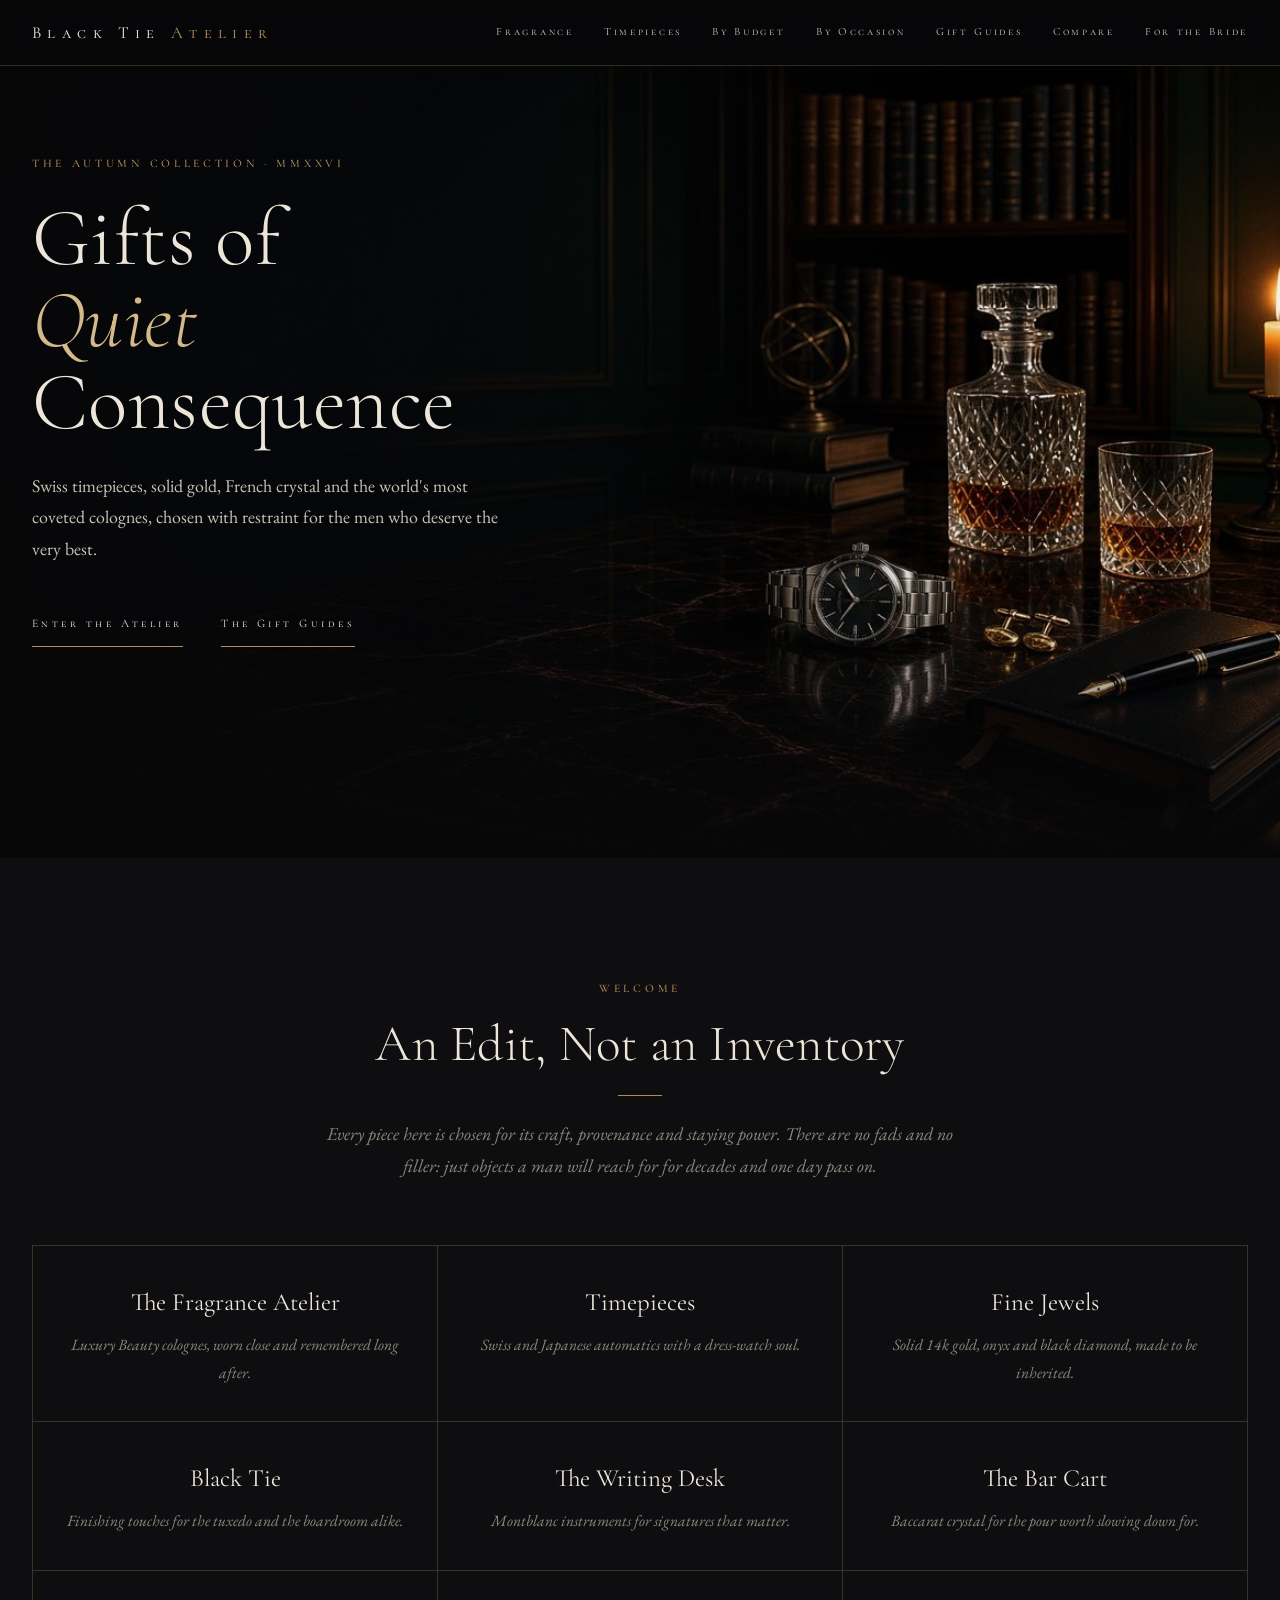
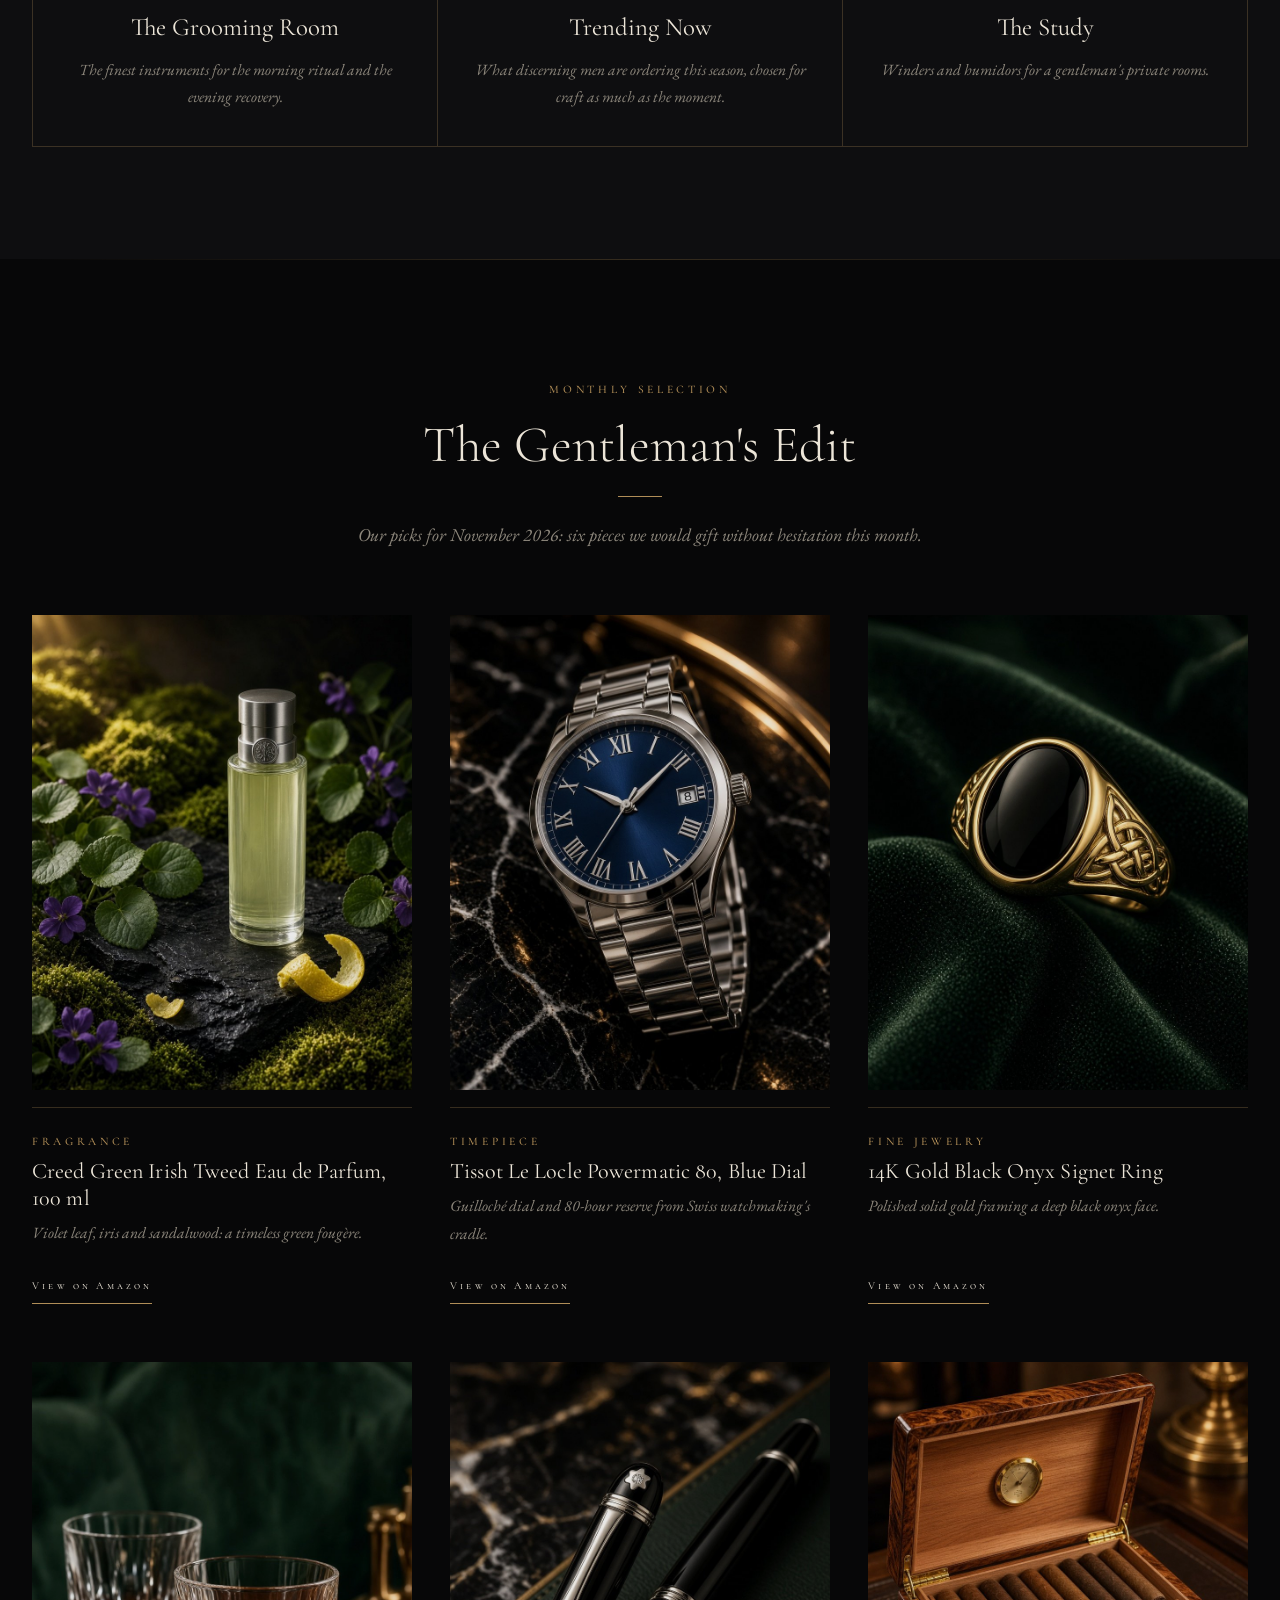
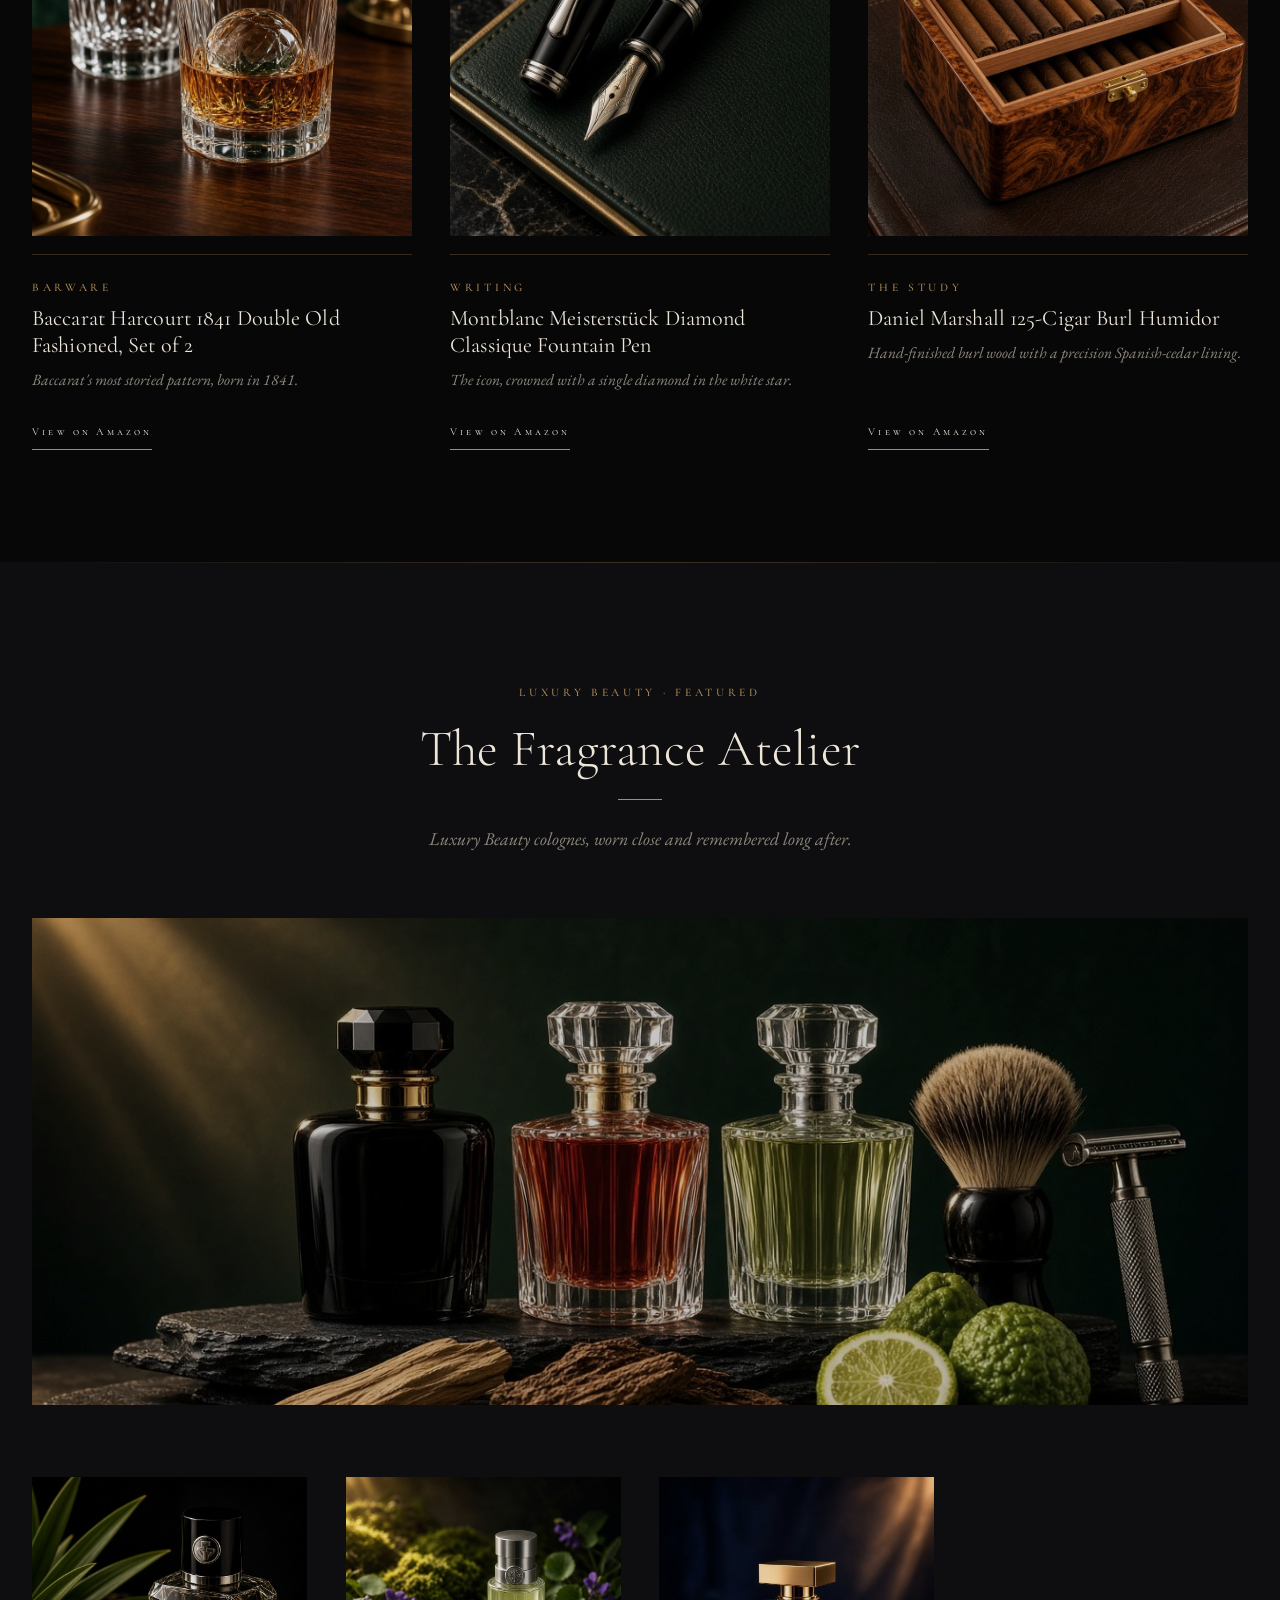
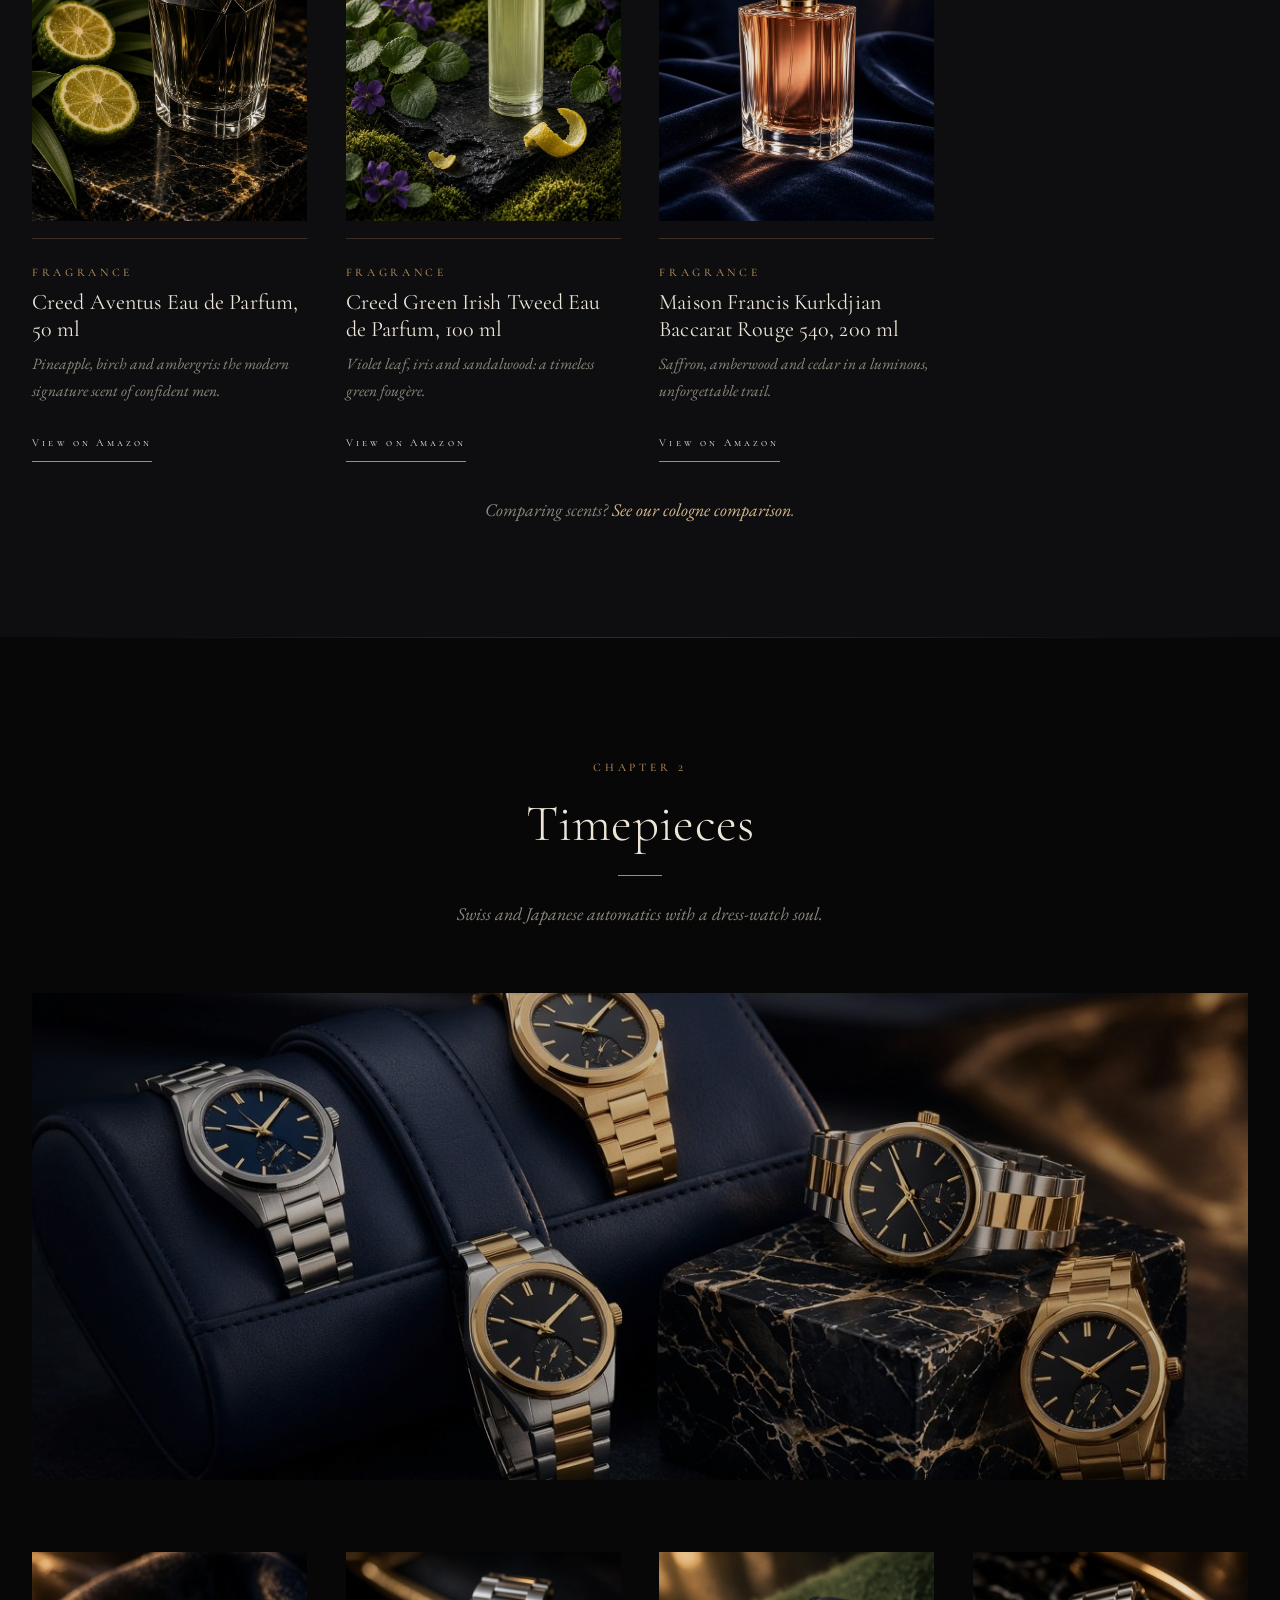
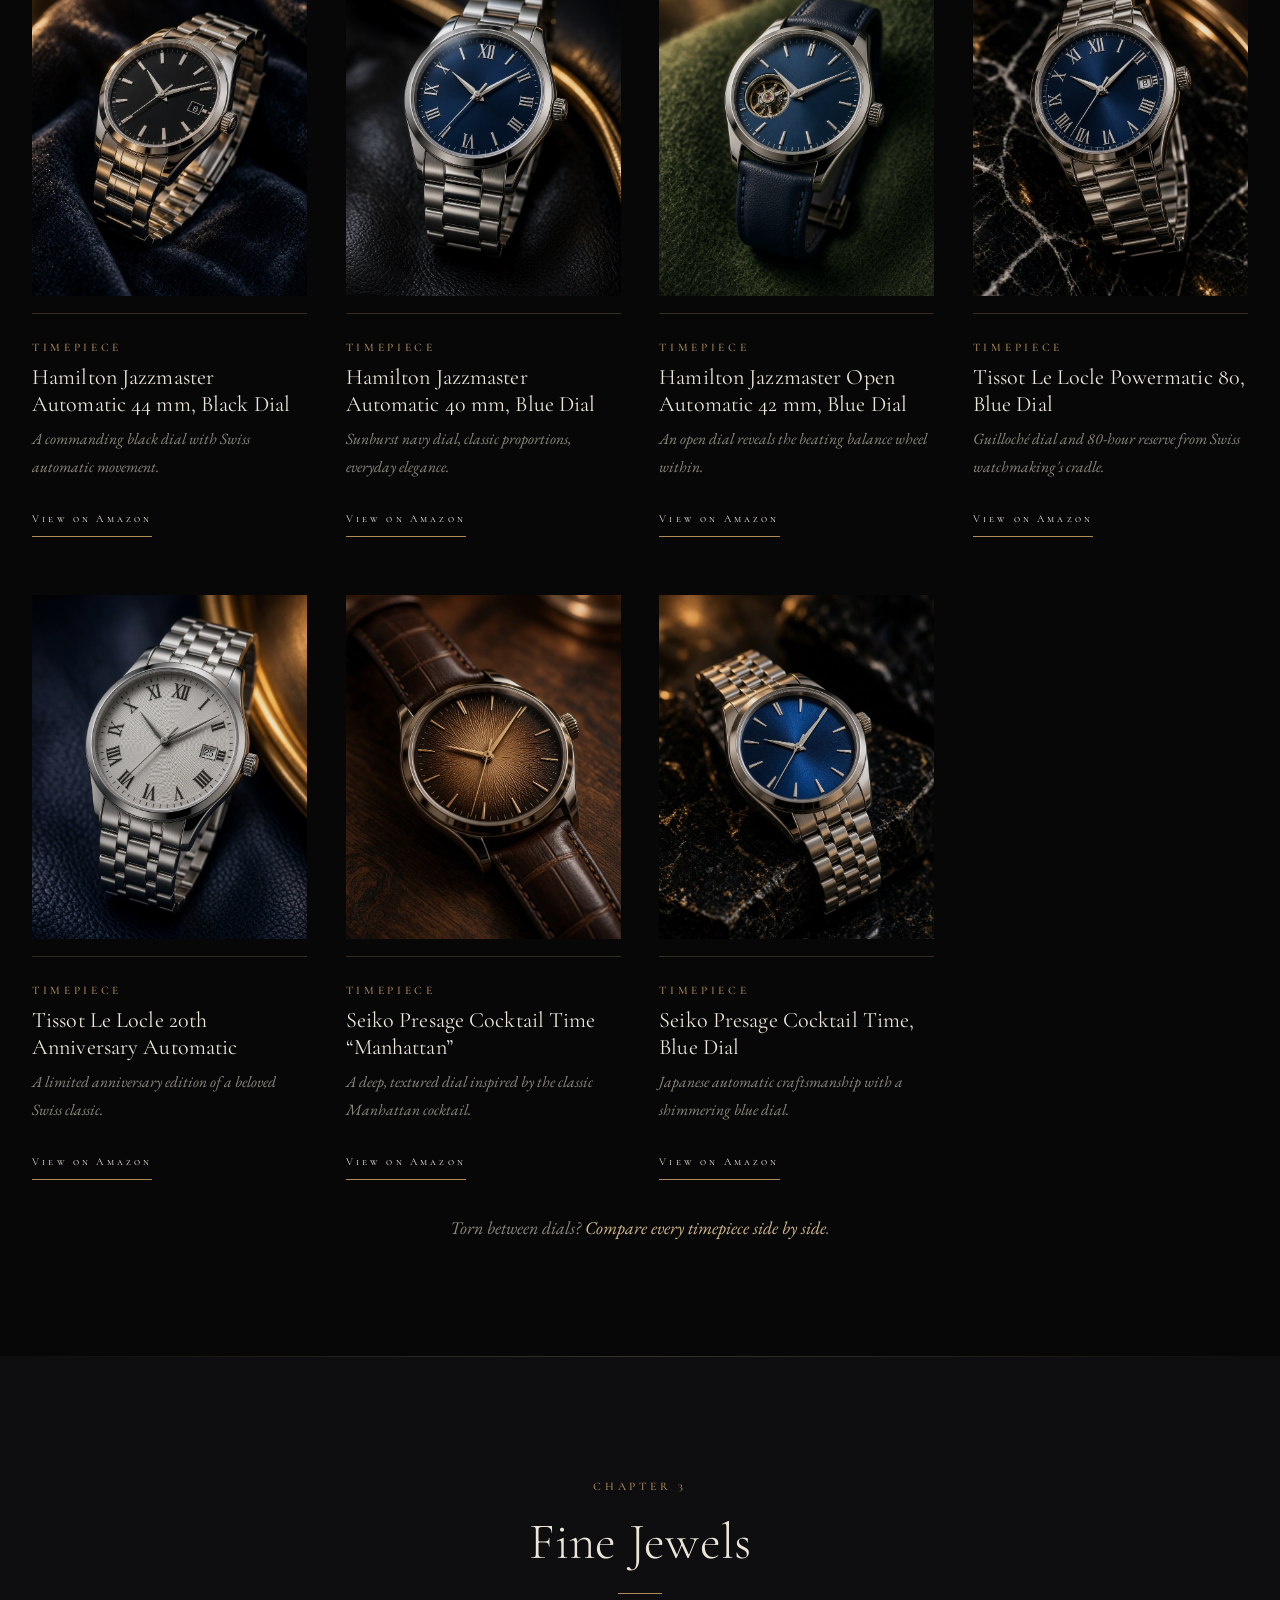
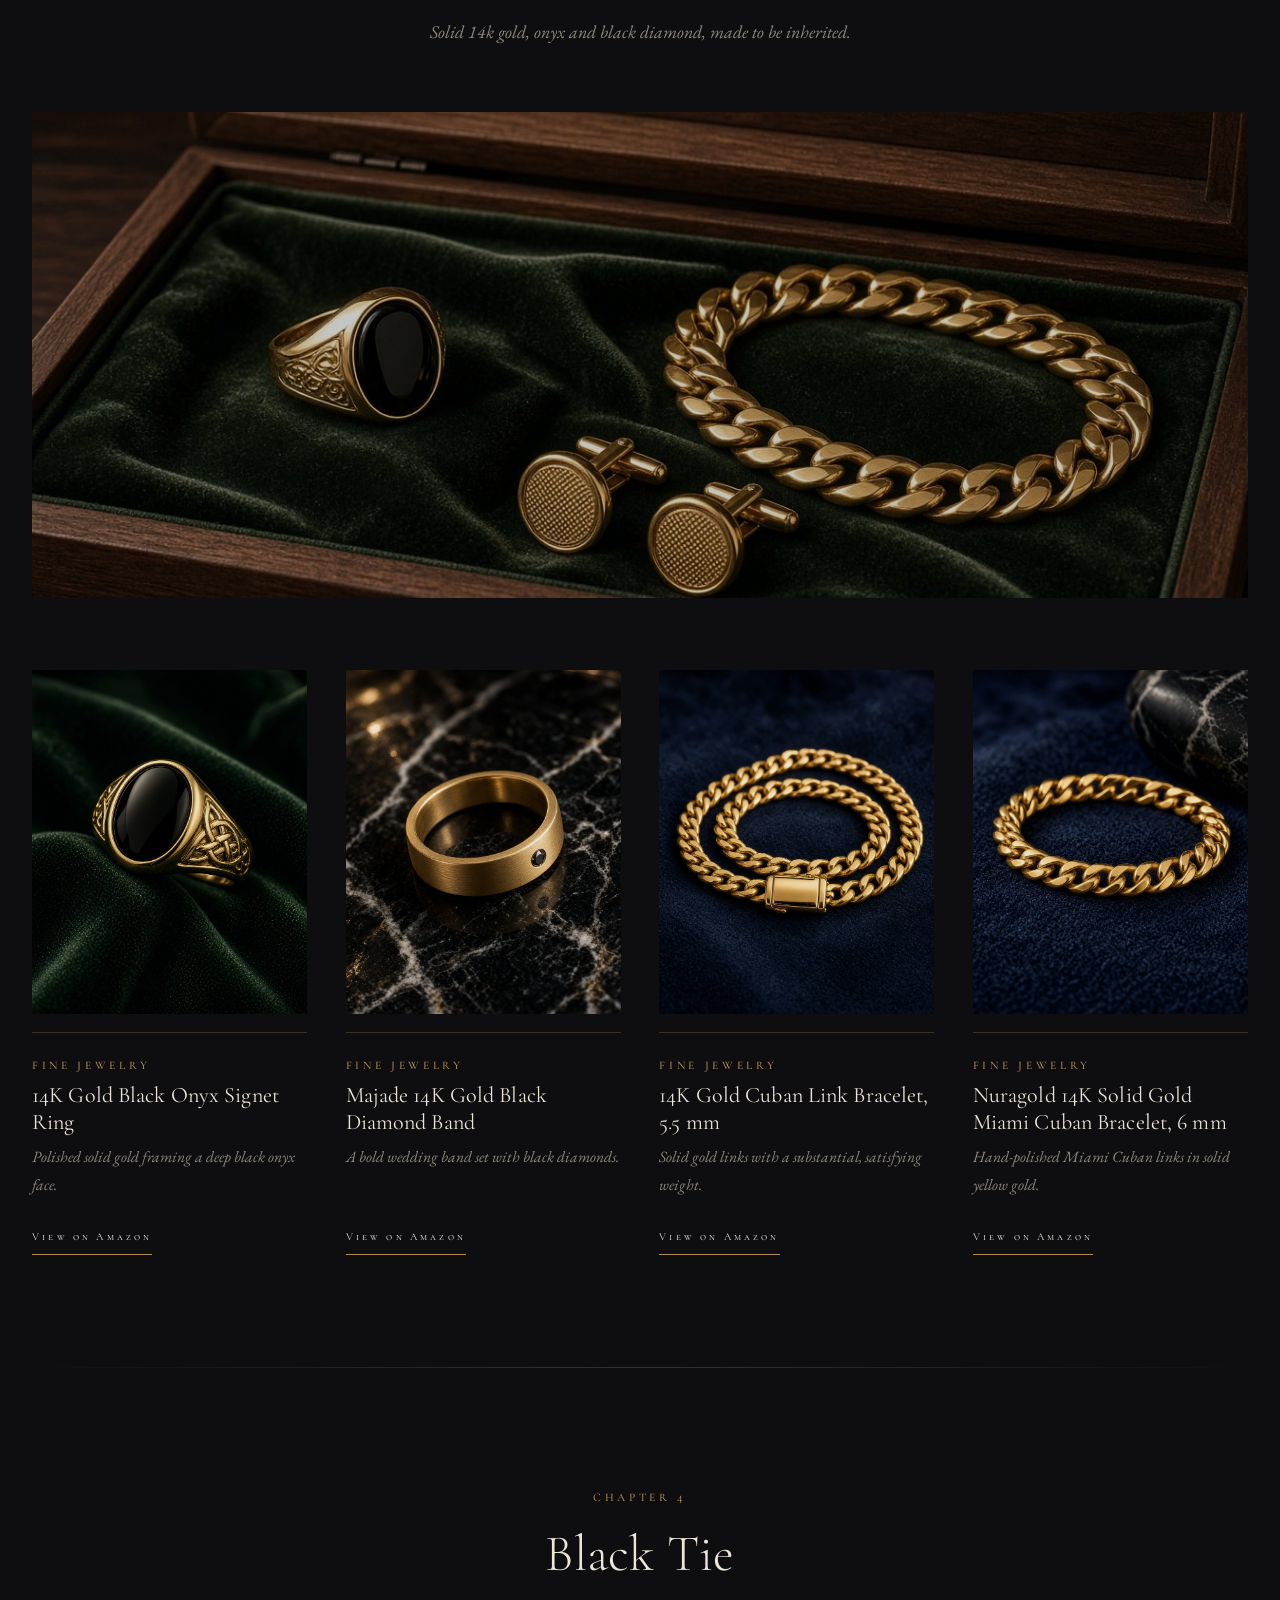
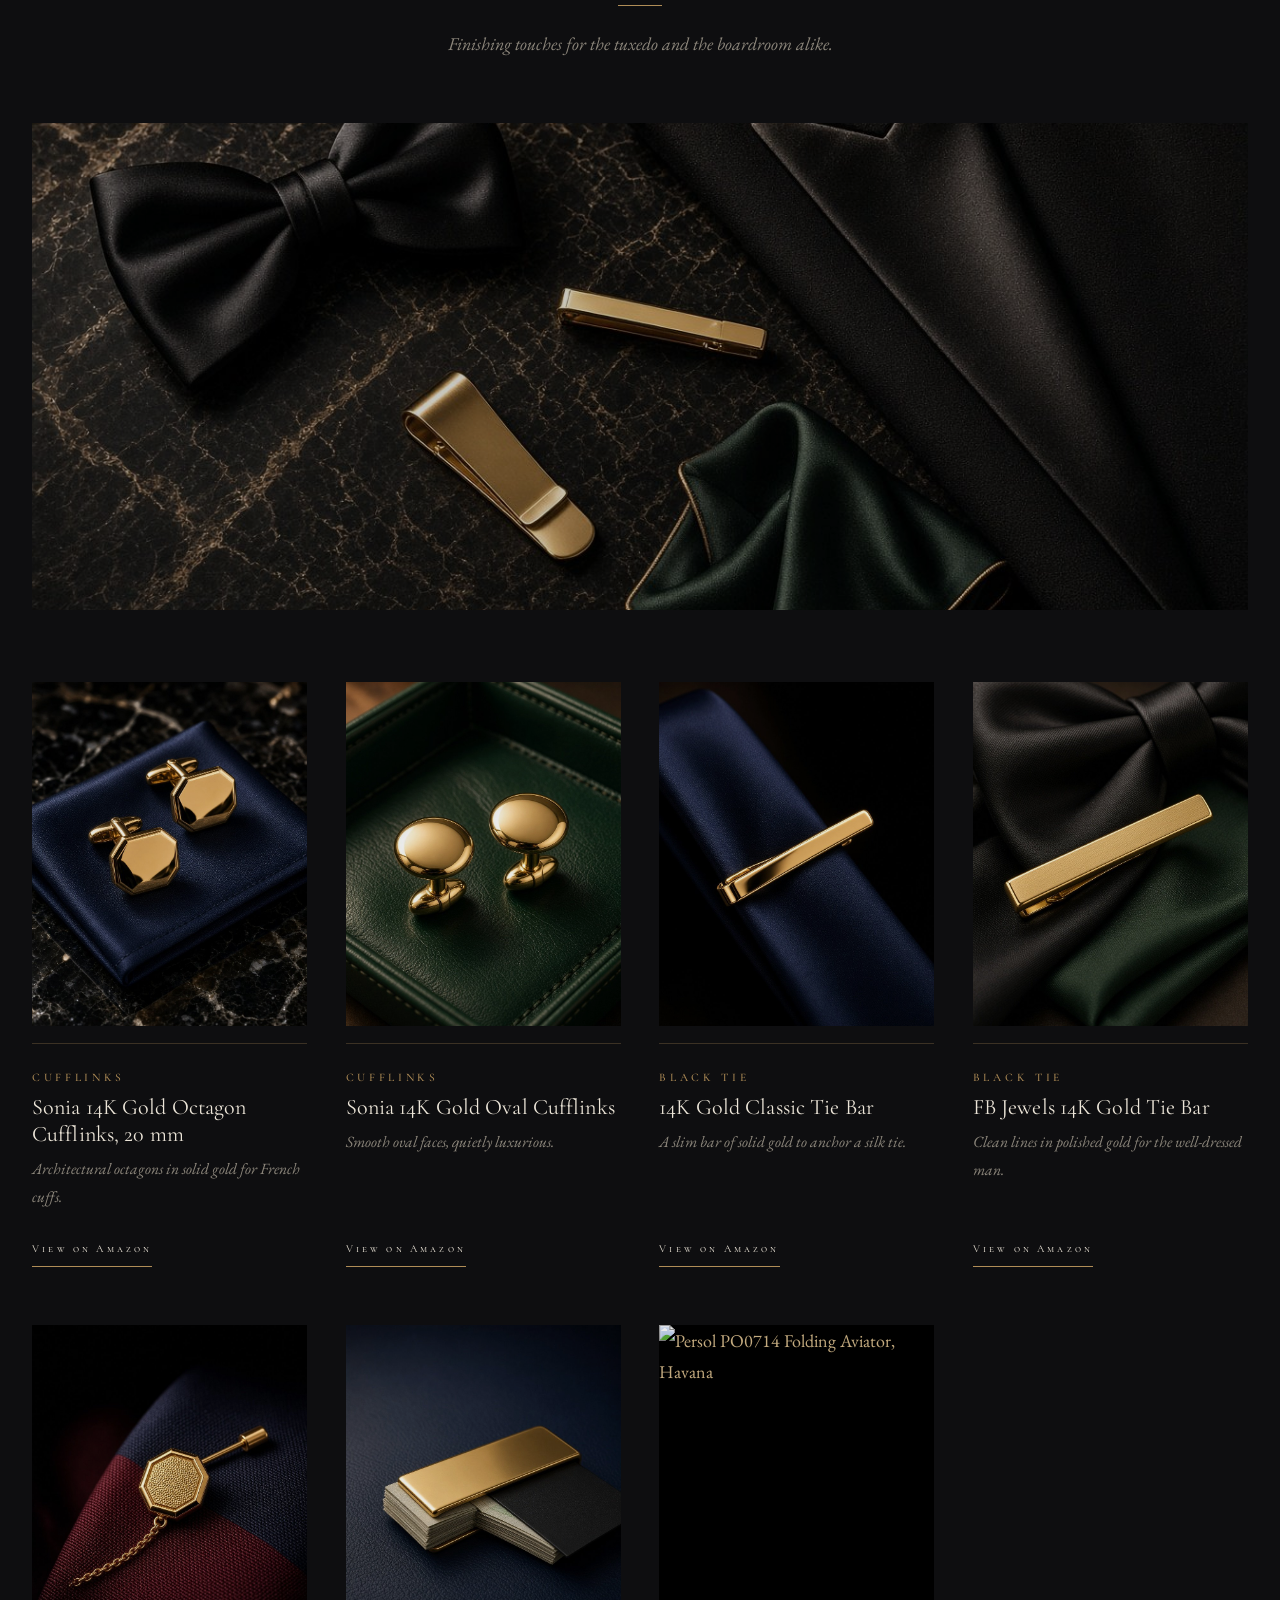
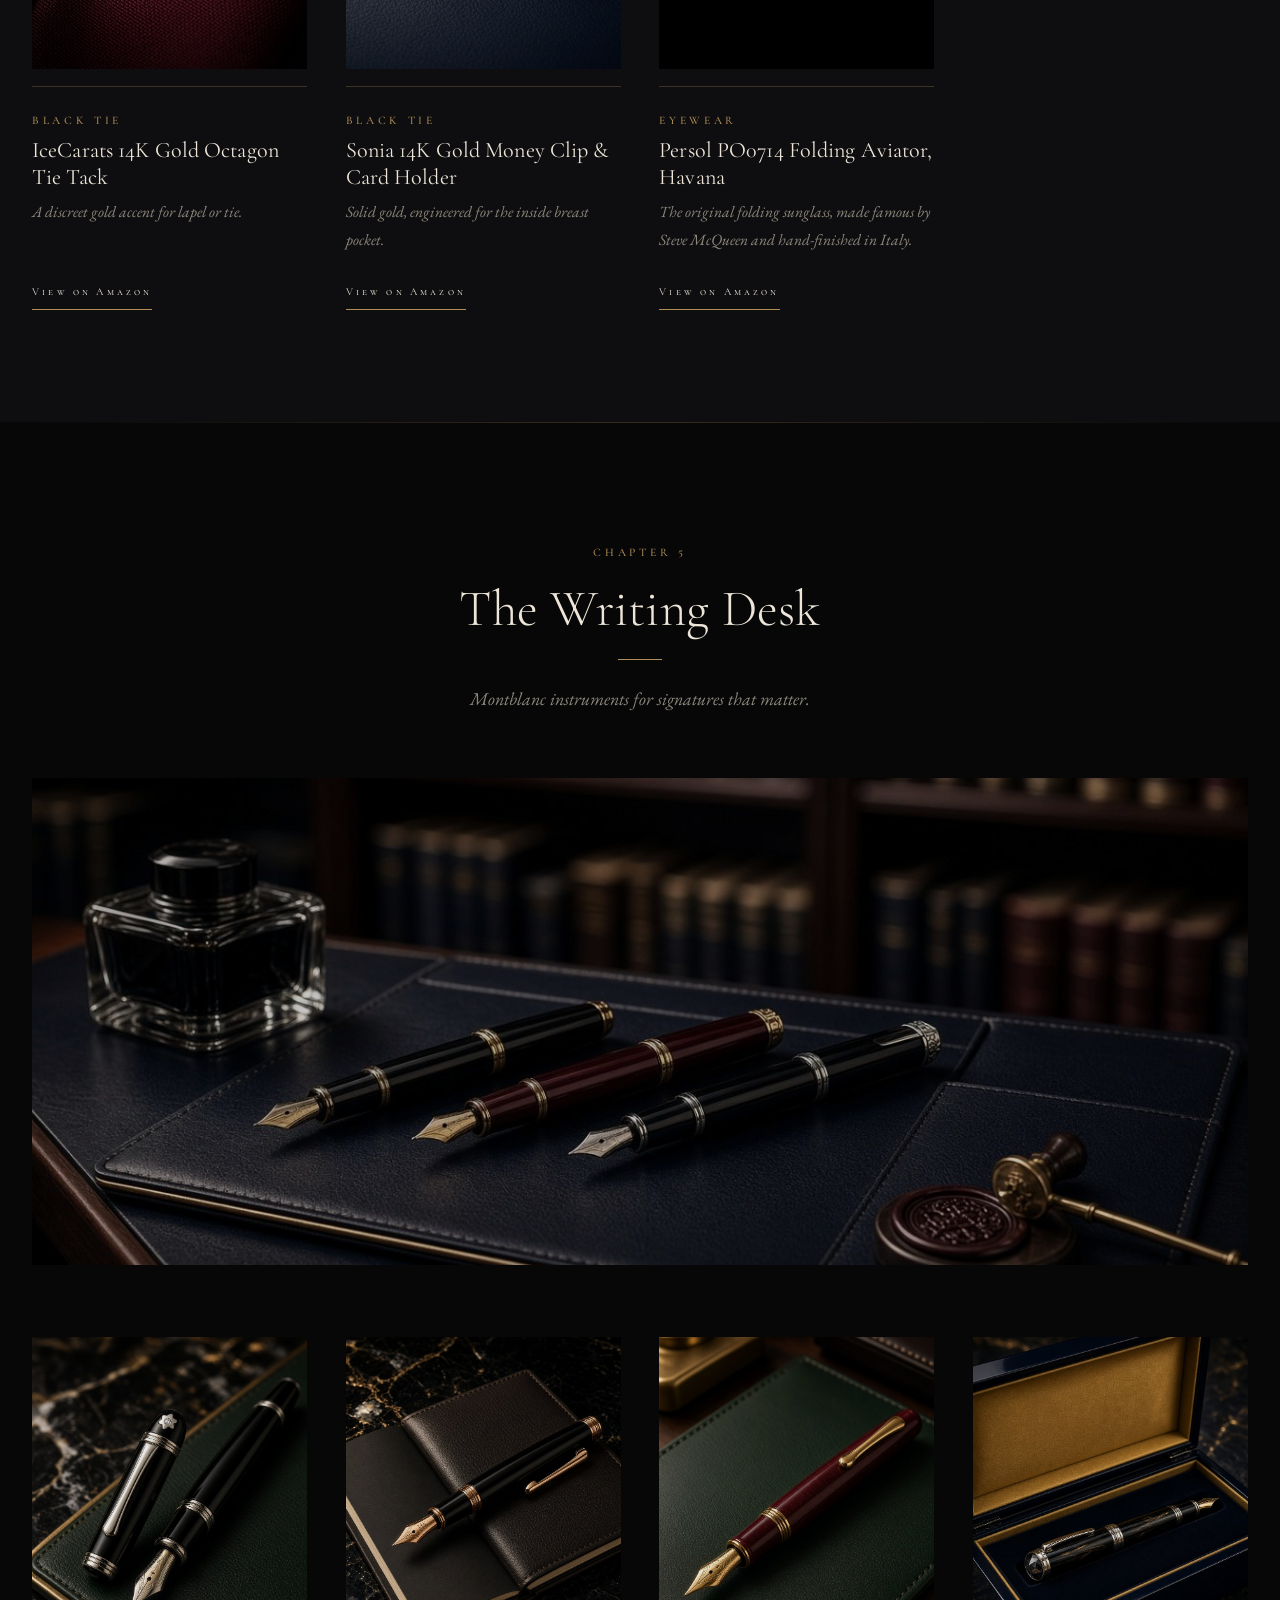
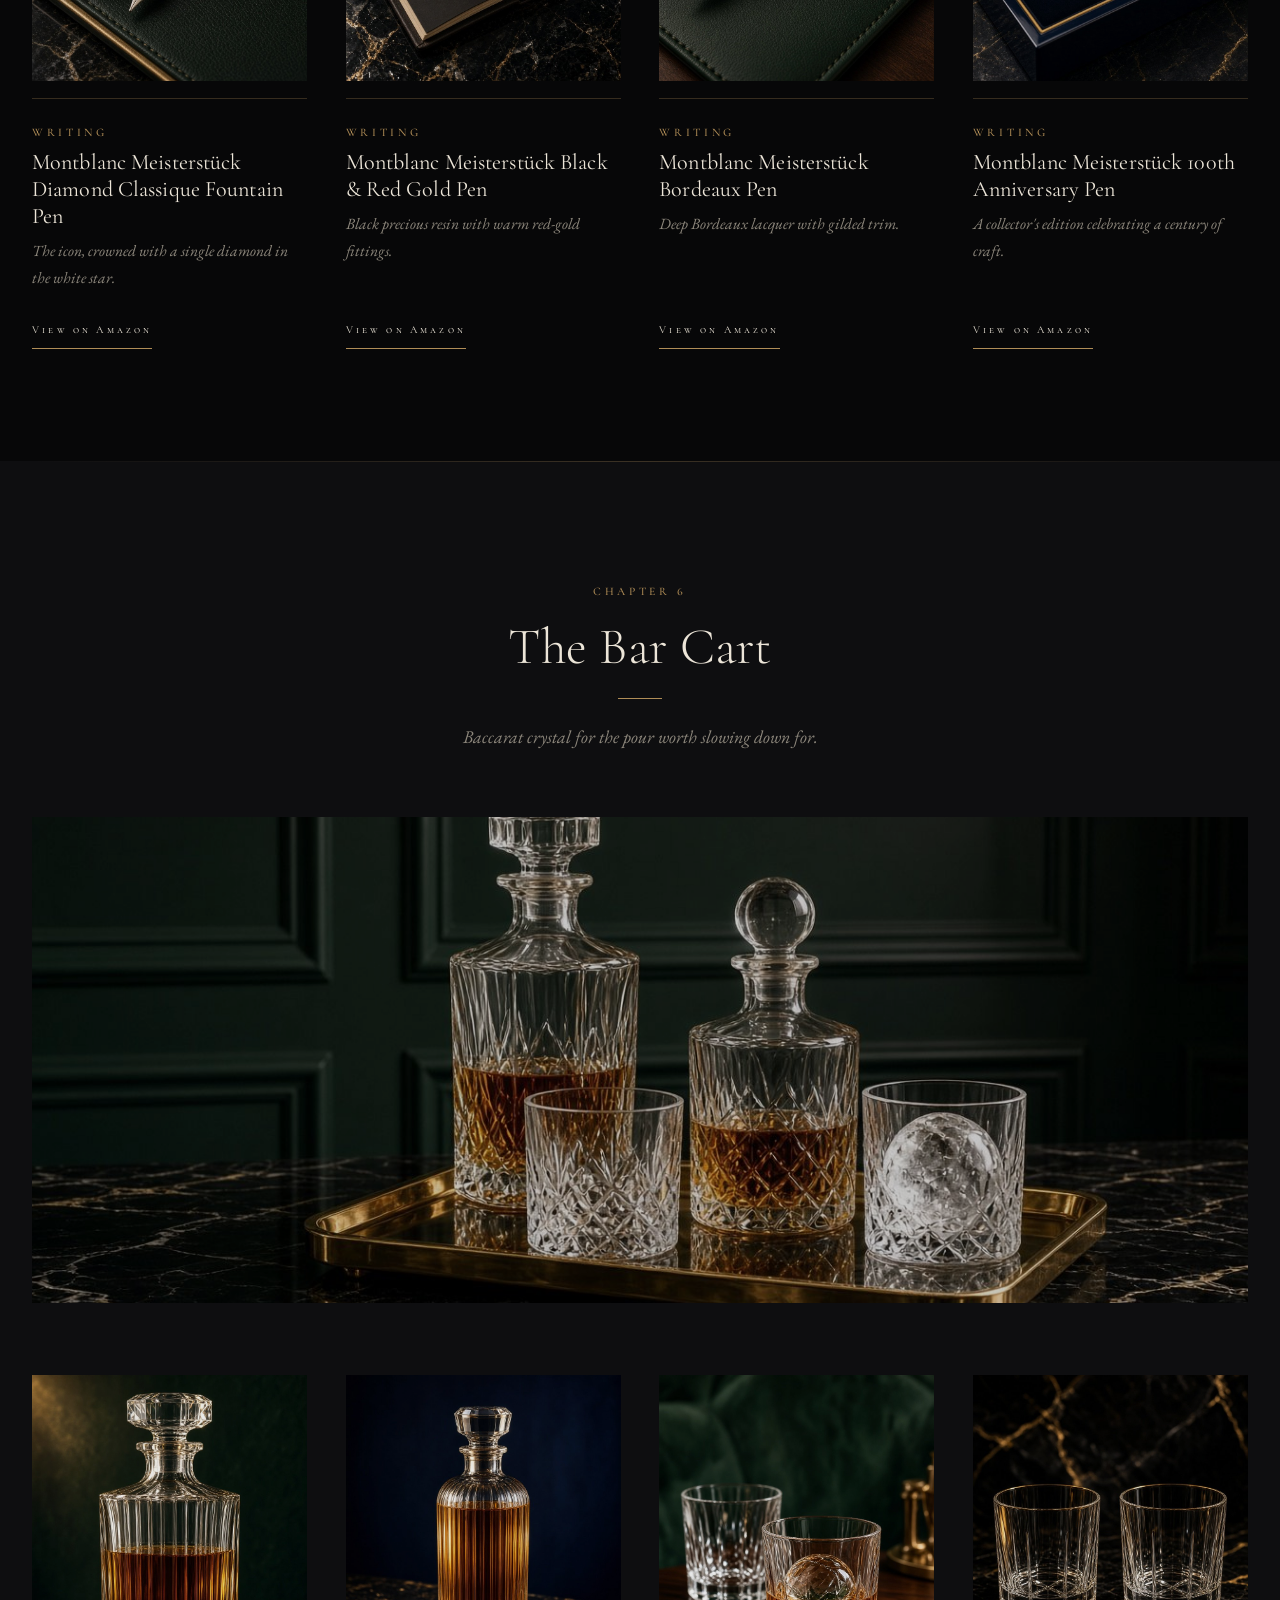
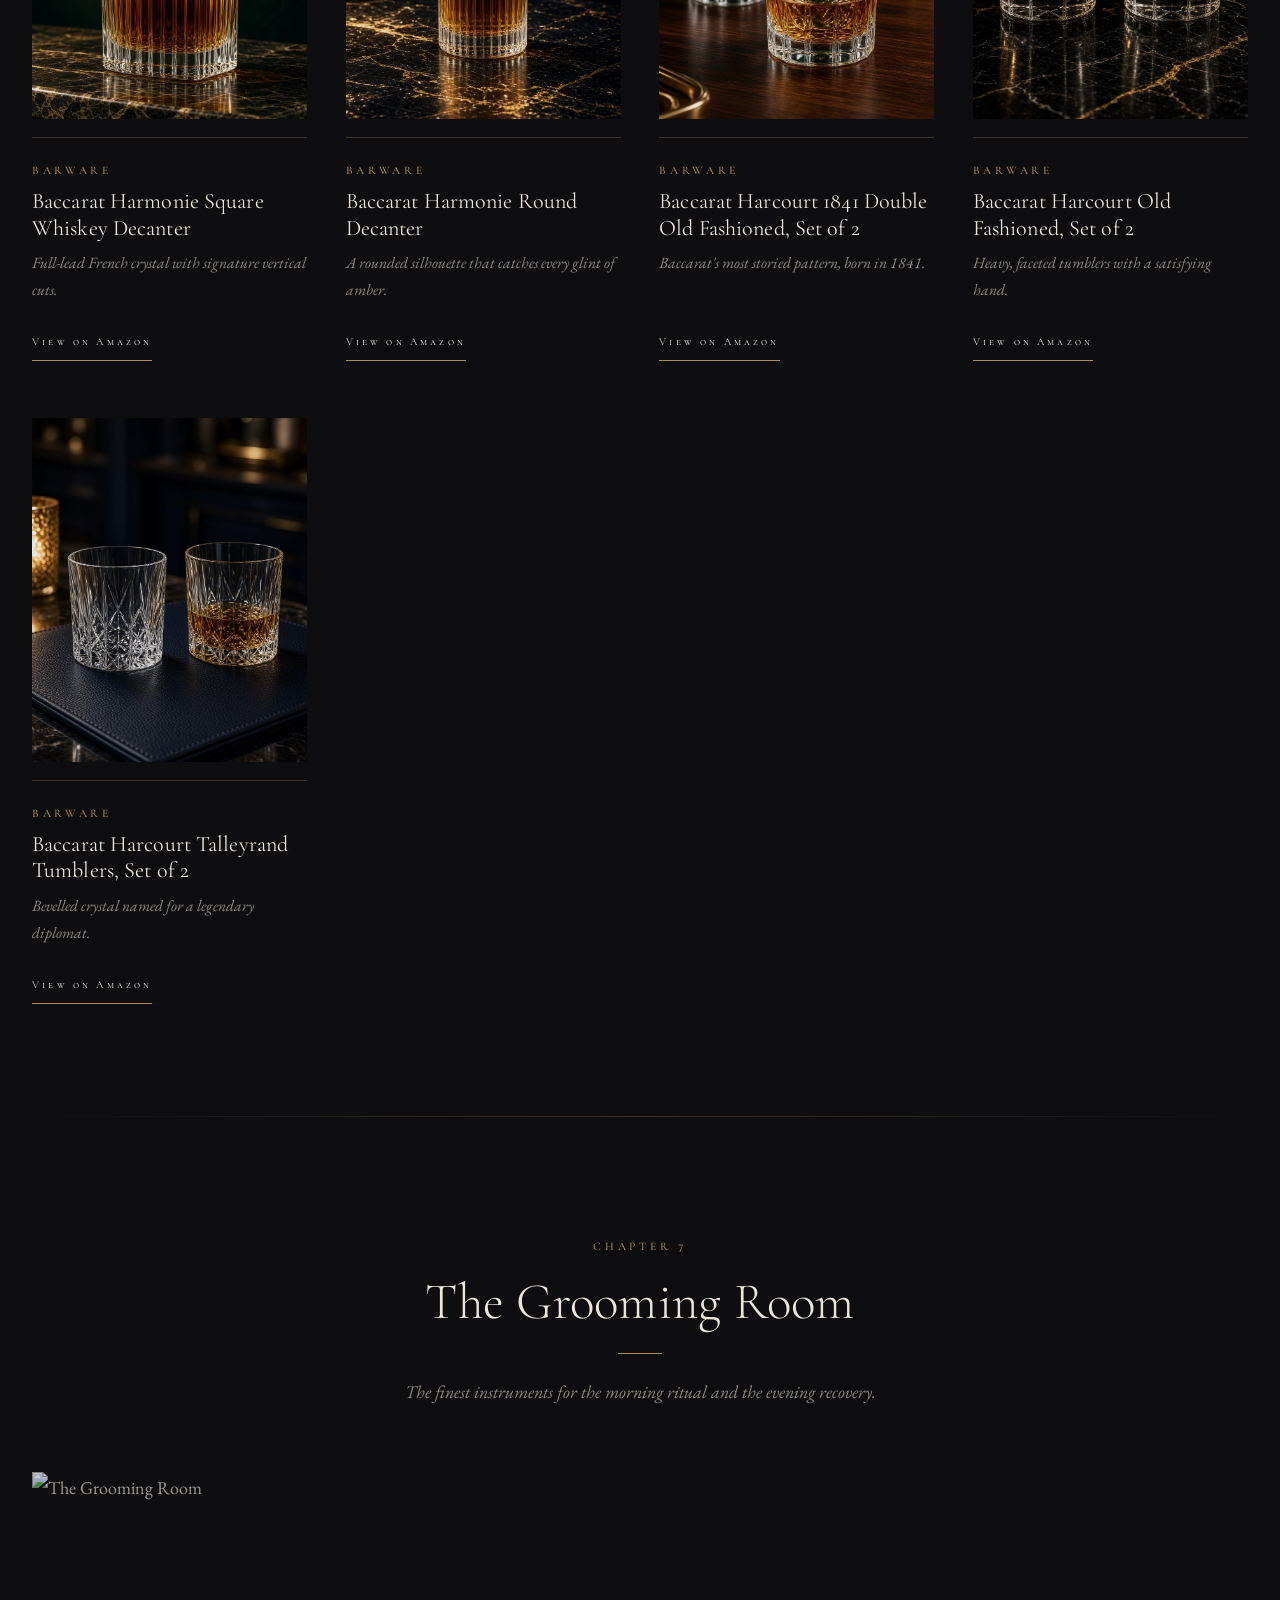
==== commit af0dd2a4: "Add files via upload" ====
--- a/index.html
+++ b/index.html
@@ -2,11 +2,10 @@
 <title>Black Tie Atelier — Luxury Gifts for the Modern Gentleman</title><meta name="description" content="A curated boutique of luxury men&#x27;s gifts: Creed and Baccarat Rouge 540 colognes, Swiss automatic watches, solid gold jewels, Montblanc pens and Baccarat crystal."><link rel="canonical" href="https://lulumoons.github.io/Black-Tie-Atelier/">
 <meta property="og:type" content="website"><meta property="og:site_name" content="Black Tie Atelier"><meta property="og:title" content="Black Tie Atelier — Luxury Gifts for the Modern Gentleman"><meta property="og:description" content="A curated boutique of luxury men&#x27;s gifts: Creed and Baccarat Rouge 540 colognes, Swiss automatic watches, solid gold jewels, Montblanc pens and Baccarat crystal."><meta property="og:url" content="https://lulumoons.github.io/Black-Tie-Atelier/"><meta property="og:image" content="https://lulumoons.github.io/Black-Tie-Atelier/assets/share.jpg"><meta property="og:image:width" content="1200"><meta property="og:image:height" content="630">
 <meta name="twitter:card" content="summary_large_image"><meta name="twitter:title" content="Black Tie Atelier — Luxury Gifts for the Modern Gentleman"><meta name="twitter:description" content="A curated boutique of luxury men&#x27;s gifts: Creed and Baccarat Rouge 540 colognes, Swiss automatic watches, solid gold jewels, Montblanc pens and Baccarat crystal."><meta name="twitter:image" content="https://lulumoons.github.io/Black-Tie-Atelier/assets/share.jpg">
-<meta name="theme-color" content="#0d0e10"><link rel="preconnect" href="https://fonts.googleapis.com"><link rel="preconnect" href="https://fonts.gstatic.com" crossorigin><link href="https://fonts.googleapis.com/css2?family=Bodoni+Moda:ital,wght@0,400;0,500;1,400&family=Cormorant+Garamond:ital,wght@0,400;0,500;1,400&family=Cormorant+SC:wght@400;500&display=swap" rel="stylesheet"><link rel="stylesheet" href="style.css"></head><body>
-<div class="disc-top">Affiliate disclosure: As an Amazon Associate, Black Tie Atelier earns from qualifying purchases. Selections are independently curated; product availability and pricing are set by Amazon and may change.</div>
+<meta name="theme-color" content="#0d0e10"><link rel="preconnect" href="https://fonts.googleapis.com"><link rel="preconnect" href="https://fonts.gstatic.com" crossorigin><link href="https://fonts.googleapis.com/css2?family=Cormorant+Garamond:ital,wght@0,300;0,400;0,500;1,300;1,400&family=Cormorant+SC:wght@400;500&family=EB+Garamond:ital,wght@0,400;0,500;1,400&display=swap" rel="stylesheet"><link rel="stylesheet" href="style.css"></head><body>
 <header><div class="bar"><a class="logo" href="index.html">Black Tie <span>Atelier</span></a><nav><a href="index.html#atelier">Fragrance</a><a href="index.html#watches">Timepieces</a><a href="index.html#budget">By Budget</a><a href="index.html#occasion">By Occasion</a><a href="index.html#guides">Gift Guides</a><a href="compare-watches.html">Compare</a><a href="https://lulumoons.github.io/Enchanted-Veil/">For the Bride</a></nav></div></header>
-<div class="hero" style="background-image:url(assets/banners/hero.jpg)"><div class="in"><span class="sc">Est. 2026 · A Gentleman's Boutique</span><h1>Gifts of Quiet Consequence</h1><p>Swiss timepieces, solid gold, French crystal and the world's most coveted colognes, chosen for the men who deserve the very best.</p><p><a class="btn" href="#atelier">Enter the Atelier</a> &nbsp; <a class="btn" href="#guides">Gift Guides</a></p></div></div>
-<section id="intro" class="navy"><div class="wrap"><div class="head"><span class="sc">Welcome</span><h2>An Edit, Not an Inventory</h2><div class="rule"></div><p>Every piece here is chosen for its craft, provenance and staying power. There are no fads and no filler: just objects a man will reach for for decades and one day pass on.</p></div><div class="tiles"><a class="tile" href="#atelier"><b>The Fragrance Atelier</b><span>Luxury Beauty colognes, worn close and remembered long after.</span></a><a class="tile" href="#watches"><b>Timepieces</b><span>Swiss and Japanese automatics with a dress-watch soul.</span></a><a class="tile" href="#jewels"><b>Fine Jewels</b><span>Solid 14k gold, onyx and black diamond, made to be inherited.</span></a><a class="tile" href="#blacktie"><b>Black Tie</b><span>Finishing touches for the tuxedo and the boardroom alike.</span></a><a class="tile" href="#pens"><b>The Writing Desk</b><span>Montblanc instruments for signatures that matter.</span></a><a class="tile" href="#bar"><b>The Bar Cart</b><span>Baccarat crystal for the pour worth slowing down for.</span></a><a class="tile" href="#study"><b>The Study</b><span>Winders and humidors for a gentleman's private rooms.</span></a></div></div></section>
+<div class="hero" style="background-image:url(assets/banners/hero.jpg)"><div class="in"><span class="sc">The Autumn Collection · MMXXVI</span><h1>Gifts of <em>Quiet</em> Consequence</h1><p>Swiss timepieces, solid gold, French crystal and the world's most coveted colognes, chosen with restraint for the men who deserve the very best.</p><p><a class="btn" href="#atelier">Enter the Atelier</a><a class="btn" href="#guides">The Gift Guides</a></p></div></div>
+<section id="intro" class="navy"><div class="wrap"><div class="head"><span class="sc">Welcome</span><h2>An Edit, Not an Inventory</h2><div class="rule"></div><p>Every piece here is chosen for its craft, provenance and staying power. There are no fads and no filler: just objects a man will reach for for decades and one day pass on.</p></div><div class="tiles t3"><a class="tile" href="#atelier"><b>The Fragrance Atelier</b><span>Luxury Beauty colognes, worn close and remembered long after.</span></a><a class="tile" href="#watches"><b>Timepieces</b><span>Swiss and Japanese automatics with a dress-watch soul.</span></a><a class="tile" href="#jewels"><b>Fine Jewels</b><span>Solid 14k gold, onyx and black diamond, made to be inherited.</span></a><a class="tile" href="#blacktie"><b>Black Tie</b><span>Finishing touches for the tuxedo and the boardroom alike.</span></a><a class="tile" href="#pens"><b>The Writing Desk</b><span>Montblanc instruments for signatures that matter.</span></a><a class="tile" href="#bar"><b>The Bar Cart</b><span>Baccarat crystal for the pour worth slowing down for.</span></a><a class="tile" href="#grooming"><b>The Grooming Room</b><span>The finest instruments for the morning ritual and the evening recovery.</span></a><a class="tile" href="#trending"><b>Trending Now</b><span>What discerning men are ordering this season, chosen for craft as much as the moment.</span></a><a class="tile" href="#study"><b>The Study</b><span>Winders and humidors for a gentleman's private rooms.</span></a></div></div></section>
 <section id="edit" class=""><div class="wrap"><div class="head"><span class="sc">Monthly Selection</span><h2>The Gentleman's Edit</h2><div class="rule"></div><p>Our picks for November 2026: six pieces we would gift without hesitation this month.</p></div><div class="grid"><article class="card"><a class="ph" data-asin="B079WWWBQN" href="https://www.amazon.com/dp/B079WWWBQN?tag=enchantedveil-20" target="_blank" rel="sponsored noopener"><img src="assets/products/B079WWWBQN.jpg" alt="Creed Green Irish Tweed Eau de Parfum, 100 ml" loading="lazy"></a>
 <div class="cb"><span class="sc">Fragrance</span><h3>Creed Green Irish Tweed Eau de Parfum, 100 ml</h3><p>Violet leaf, iris and sandalwood: a timeless green fougère.</p><a class="btn" data-asin="B079WWWBQN" href="https://www.amazon.com/dp/B079WWWBQN?tag=enchantedveil-20" target="_blank" rel="sponsored noopener">View on Amazon</a></div></article><article class="card"><a class="ph" data-asin="B09FYGBDF1" href="https://www.amazon.com/dp/B09FYGBDF1?tag=enchantedveil-20" target="_blank" rel="sponsored noopener"><img src="assets/products/B09FYGBDF1.jpg" alt="Tissot Le Locle Powermatic 80, Blue Dial" loading="lazy"></a>
 <div class="cb"><span class="sc">Timepiece</span><h3>Tissot Le Locle Powermatic 80, Blue Dial</h3><p>Guilloché dial and 80-hour reserve from Swiss watchmaking&#x27;s cradle.</p><a class="btn" data-asin="B09FYGBDF1" href="https://www.amazon.com/dp/B09FYGBDF1?tag=enchantedveil-20" target="_blank" rel="sponsored noopener">View on Amazon</a></div></article><article class="card"><a class="ph" data-asin="B0CR1HQW1B" href="https://www.amazon.com/dp/B0CR1HQW1B?tag=enchantedveil-20" target="_blank" rel="sponsored noopener"><img src="assets/products/B0CR1HQW1B.jpg" alt="14K Gold Black Onyx Signet Ring" loading="lazy"></a>
@@ -37,7 +36,8 @@
 <div class="cb"><span class="sc">Black Tie</span><h3>14K Gold Classic Tie Bar</h3><p>A slim bar of solid gold to anchor a silk tie.</p><a class="btn" data-asin="B01N59DYUF" href="https://www.amazon.com/dp/B01N59DYUF?tag=enchantedveil-20" target="_blank" rel="sponsored noopener">View on Amazon</a></div></article><article class="card"><a class="ph" data-asin="B07KN9TK1Y" href="https://www.amazon.com/dp/B07KN9TK1Y?tag=enchantedveil-20" target="_blank" rel="sponsored noopener"><img src="assets/products/B07KN9TK1Y.jpg" alt="FB Jewels 14K Gold Tie Bar" loading="lazy"></a>
 <div class="cb"><span class="sc">Black Tie</span><h3>FB Jewels 14K Gold Tie Bar</h3><p>Clean lines in polished gold for the well-dressed man.</p><a class="btn" data-asin="B07KN9TK1Y" href="https://www.amazon.com/dp/B07KN9TK1Y?tag=enchantedveil-20" target="_blank" rel="sponsored noopener">View on Amazon</a></div></article><article class="card"><a class="ph" data-asin="B075K68DWC" href="https://www.amazon.com/dp/B075K68DWC?tag=enchantedveil-20" target="_blank" rel="sponsored noopener"><img src="assets/products/B075K68DWC.jpg" alt="IceCarats 14K Gold Octagon Tie Tack" loading="lazy"></a>
 <div class="cb"><span class="sc">Black Tie</span><h3>IceCarats 14K Gold Octagon Tie Tack</h3><p>A discreet gold accent for lapel or tie.</p><a class="btn" data-asin="B075K68DWC" href="https://www.amazon.com/dp/B075K68DWC?tag=enchantedveil-20" target="_blank" rel="sponsored noopener">View on Amazon</a></div></article><article class="card"><a class="ph" data-asin="B081TLNW99" href="https://www.amazon.com/dp/B081TLNW99?tag=enchantedveil-20" target="_blank" rel="sponsored noopener"><img src="assets/products/B081TLNW99.jpg" alt="Sonia 14K Gold Money Clip &amp; Card Holder" loading="lazy"></a>
-<div class="cb"><span class="sc">Black Tie</span><h3>Sonia 14K Gold Money Clip &amp; Card Holder</h3><p>Solid gold, engineered for the inside breast pocket.</p><a class="btn" data-asin="B081TLNW99" href="https://www.amazon.com/dp/B081TLNW99?tag=enchantedveil-20" target="_blank" rel="sponsored noopener">View on Amazon</a></div></article></div></div></section>
+<div class="cb"><span class="sc">Black Tie</span><h3>Sonia 14K Gold Money Clip &amp; Card Holder</h3><p>Solid gold, engineered for the inside breast pocket.</p><a class="btn" data-asin="B081TLNW99" href="https://www.amazon.com/dp/B081TLNW99?tag=enchantedveil-20" target="_blank" rel="sponsored noopener">View on Amazon</a></div></article><article class="card"><a class="ph" data-asin="B005G07GKG" href="https://www.amazon.com/dp/B005G07GKG?tag=enchantedveil-20" target="_blank" rel="sponsored noopener"><img src="assets/products/B005G07GKG.jpg" alt="Persol PO0714 Folding Aviator, Havana" loading="lazy"></a>
+<div class="cb"><span class="sc">Eyewear</span><h3>Persol PO0714 Folding Aviator, Havana</h3><p>The original folding sunglass, made famous by Steve McQueen and hand-finished in Italy.</p><a class="btn" data-asin="B005G07GKG" href="https://www.amazon.com/dp/B005G07GKG?tag=enchantedveil-20" target="_blank" rel="sponsored noopener">View on Amazon</a></div></article></div></div></section>
 <section id="pens" class=""><div class="wrap"><div class="head"><span class="sc">Chapter 5</span><h2>The Writing Desk</h2><div class="rule"></div><p>Montblanc instruments for signatures that matter.</p></div><figure class="banner"><img src="assets/banners/pens.jpg" alt="The Writing Desk" loading="lazy"></figure><div class="grid"><article class="card"><a class="ph" data-asin="B0058NTJDS" href="https://www.amazon.com/dp/B0058NTJDS?tag=enchantedveil-20" target="_blank" rel="sponsored noopener"><img src="assets/products/B0058NTJDS.jpg" alt="Montblanc Meisterstück Diamond Classique Fountain Pen" loading="lazy"></a>
 <div class="cb"><span class="sc">Writing</span><h3>Montblanc Meisterstück Diamond Classique Fountain Pen</h3><p>The icon, crowned with a single diamond in the white star.</p><a class="btn" data-asin="B0058NTJDS" href="https://www.amazon.com/dp/B0058NTJDS?tag=enchantedveil-20" target="_blank" rel="sponsored noopener">View on Amazon</a></div></article><article class="card"><a class="ph" data-asin="B01N5BLP76" href="https://www.amazon.com/dp/B01N5BLP76?tag=enchantedveil-20" target="_blank" rel="sponsored noopener"><img src="assets/products/B01N5BLP76.jpg" alt="Montblanc Meisterstück Black &amp; Red Gold Pen" loading="lazy"></a>
 <div class="cb"><span class="sc">Writing</span><h3>Montblanc Meisterstück Black &amp; Red Gold Pen</h3><p>Black precious resin with warm red-gold fittings.</p><a class="btn" data-asin="B01N5BLP76" href="https://www.amazon.com/dp/B01N5BLP76?tag=enchantedveil-20" target="_blank" rel="sponsored noopener">View on Amazon</a></div></article><article class="card"><a class="ph" data-asin="B00AWFLJ26" href="https://www.amazon.com/dp/B00AWFLJ26?tag=enchantedveil-20" target="_blank" rel="sponsored noopener"><img src="assets/products/B00AWFLJ26.jpg" alt="Montblanc Meisterstück Bordeaux Pen" loading="lazy"></a>
@@ -49,22 +49,37 @@
 <div class="cb"><span class="sc">Barware</span><h3>Baccarat Harcourt 1841 Double Old Fashioned, Set of 2</h3><p>Baccarat&#x27;s most storied pattern, born in 1841.</p><a class="btn" data-asin="B07D2JZG5S" href="https://www.amazon.com/dp/B07D2JZG5S?tag=enchantedveil-20" target="_blank" rel="sponsored noopener">View on Amazon</a></div></article><article class="card"><a class="ph" data-asin="B01DRHM62C" href="https://www.amazon.com/dp/B01DRHM62C?tag=enchantedveil-20" target="_blank" rel="sponsored noopener"><img src="assets/products/B01DRHM62C.jpg" alt="Baccarat Harcourt Old Fashioned, Set of 2" loading="lazy"></a>
 <div class="cb"><span class="sc">Barware</span><h3>Baccarat Harcourt Old Fashioned, Set of 2</h3><p>Heavy, faceted tumblers with a satisfying hand.</p><a class="btn" data-asin="B01DRHM62C" href="https://www.amazon.com/dp/B01DRHM62C?tag=enchantedveil-20" target="_blank" rel="sponsored noopener">View on Amazon</a></div></article><article class="card"><a class="ph" data-asin="B078XXN1N9" href="https://www.amazon.com/dp/B078XXN1N9?tag=enchantedveil-20" target="_blank" rel="sponsored noopener"><img src="assets/products/B078XXN1N9.jpg" alt="Baccarat Harcourt Talleyrand Tumblers, Set of 2" loading="lazy"></a>
 <div class="cb"><span class="sc">Barware</span><h3>Baccarat Harcourt Talleyrand Tumblers, Set of 2</h3><p>Bevelled crystal named for a legendary diplomat.</p><a class="btn" data-asin="B078XXN1N9" href="https://www.amazon.com/dp/B078XXN1N9?tag=enchantedveil-20" target="_blank" rel="sponsored noopener">View on Amazon</a></div></article></div></div></section>
-<section id="study" class="forest"><div class="wrap"><div class="head"><span class="sc">Chapter 7</span><h2>The Study</h2><div class="rule"></div><p>Winders and humidors for a gentleman's private rooms.</p></div><figure class="banner"><img src="assets/banners/study.jpg" alt="The Study" loading="lazy"></figure><div class="grid"><article class="card"><a class="ph" data-asin="B0055OCTV4" href="https://www.amazon.com/dp/B0055OCTV4?tag=enchantedveil-20" target="_blank" rel="sponsored noopener"><img src="assets/products/B0055OCTV4.jpg" alt="Wolf Heritage Triple Watch Winder" loading="lazy"></a>
+<section id="grooming" class="forest"><div class="wrap"><div class="head"><span class="sc">Chapter 7</span><h2>The Grooming Room</h2><div class="rule"></div><p>The finest instruments for the morning ritual and the evening recovery.</p></div><figure class="banner"><img src="assets/banners/grooming.jpg" alt="The Grooming Room" loading="lazy"></figure><div class="grid"><article class="card"><a class="ph" data-asin="B0FYRY87FG" href="https://www.amazon.com/dp/B0FYRY87FG?tag=enchantedveil-20" target="_blank" rel="sponsored noopener"><img src="assets/products/B0FYRY87FG.jpg" alt="Braun Series 9 PRO+ 9677cc with PowerCase" loading="lazy"></a>
+<div class="cb"><span class="sc">Grooming</span><h3>Braun Series 9 PRO+ 9677cc with PowerCase</h3><p>Braun&#x27;s flagship foil shaver, with a cleaning centre and a pocket charging case for the travelling man.</p><a class="btn" data-asin="B0FYRY87FG" href="https://www.amazon.com/dp/B0FYRY87FG?tag=enchantedveil-20" target="_blank" rel="sponsored noopener">View on Amazon</a></div></article><article class="card"><a class="ph" data-asin="B0CG2G7RQY" href="https://www.amazon.com/dp/B0CG2G7RQY?tag=enchantedveil-20" target="_blank" rel="sponsored noopener"><img src="assets/products/B0CG2G7RQY.jpg" alt="Theragun PRO Plus 6-in-1" loading="lazy"></a>
+<div class="cb"><span class="sc">Recovery</span><h3>Theragun PRO Plus 6-in-1</h3><p>Percussion, heat and vibration therapy in one device: the athlete&#x27;s luxury.</p><a class="btn" data-asin="B0CG2G7RQY" href="https://www.amazon.com/dp/B0CG2G7RQY?tag=enchantedveil-20" target="_blank" rel="sponsored noopener">View on Amazon</a></div></article></div></div></section>
+<section id="trending" class=""><div class="wrap"><div class="head"><span class="sc">Chapter 8</span><h2>Trending Now</h2><div class="rule"></div><p>What discerning men are ordering this season, chosen for craft as much as the moment.</p></div><figure class="banner"><img src="assets/banners/trending.jpg" alt="Trending Now" loading="lazy"></figure><div class="grid"><article class="card"><a class="ph" data-asin="B0GSS4SGZR" href="https://www.amazon.com/dp/B0GSS4SGZR?tag=enchantedveil-20" target="_blank" rel="sponsored noopener"><img src="assets/products/B0GSS4SGZR.jpg" alt="Apple AirPods Max 2, Midnight" loading="lazy"></a>
+<div class="cb"><span class="sc">Audio</span><h3>Apple AirPods Max 2, Midnight</h3><p>Among the season&#x27;s most-ordered gifts: sculpted aluminium and immersive, studio-calibrated sound.</p><a class="btn" data-asin="B0GSS4SGZR" href="https://www.amazon.com/dp/B0GSS4SGZR?tag=enchantedveil-20" target="_blank" rel="sponsored noopener">View on Amazon</a></div></article><article class="card"><a class="ph" data-asin="B0F3PQHWTZ" href="https://www.amazon.com/dp/B0F3PQHWTZ?tag=enchantedveil-20" target="_blank" rel="sponsored noopener"><img src="assets/products/B0F3PQHWTZ.jpg" alt="Sony WH-1000XM6 Noise Cancelling Headphones" loading="lazy"></a>
+<div class="cb"><span class="sc">Audio</span><h3>Sony WH-1000XM6 Noise Cancelling Headphones</h3><p>Twelve microphones and engineered silence for the first-class cabin and the quiet study.</p><a class="btn" data-asin="B0F3PQHWTZ" href="https://www.amazon.com/dp/B0F3PQHWTZ?tag=enchantedveil-20" target="_blank" rel="sponsored noopener">View on Amazon</a></div></article><article class="card"><a class="ph" data-asin="B0FDKR293G" href="https://www.amazon.com/dp/B0FDKR293G?tag=enchantedveil-20" target="_blank" rel="sponsored noopener"><img src="assets/products/B0FDKR293G.jpg" alt="Bose QuietComfort Ultra Headphones (2nd Gen)" loading="lazy"></a>
+<div class="cb"><span class="sc">Audio</span><h3>Bose QuietComfort Ultra Headphones (2nd Gen)</h3><p>Bose&#x27;s finest noise cancellation, finished in polished metal and plush leather.</p><a class="btn" data-asin="B0FDKR293G" href="https://www.amazon.com/dp/B0FDKR293G?tag=enchantedveil-20" target="_blank" rel="sponsored noopener">View on Amazon</a></div></article><article class="card"><a class="ph" data-asin="B0FLYDJHB4" href="https://www.amazon.com/dp/B0FLYDJHB4?tag=enchantedveil-20" target="_blank" rel="sponsored noopener"><img src="assets/products/B0FLYDJHB4.jpg" alt="Ray-Ban Meta (Gen 2) Wayfarer, Matte Black" loading="lazy"></a>
+<div class="cb"><span class="sc">Smart Eyewear</span><h3>Ray-Ban Meta (Gen 2) Wayfarer, Matte Black</h3><p>The legendary Wayfarer, now with a camera, open-ear audio and Meta AI. Amazon&#x27;s No. 1 in wearable glasses.</p><a class="btn" data-asin="B0FLYDJHB4" href="https://www.amazon.com/dp/B0FLYDJHB4?tag=enchantedveil-20" target="_blank" rel="sponsored noopener">View on Amazon</a></div></article></div></div></section>
+<section id="study" class="navy"><div class="wrap"><div class="head"><span class="sc">Chapter 9</span><h2>The Study</h2><div class="rule"></div><p>Winders and humidors for a gentleman's private rooms.</p></div><figure class="banner"><img src="assets/banners/study.jpg" alt="The Study" loading="lazy"></figure><div class="grid"><article class="card"><a class="ph" data-asin="B0055OCTV4" href="https://www.amazon.com/dp/B0055OCTV4?tag=enchantedveil-20" target="_blank" rel="sponsored noopener"><img src="assets/products/B0055OCTV4.jpg" alt="Wolf Heritage Triple Watch Winder" loading="lazy"></a>
 <div class="cb"><span class="sc">The Study</span><h3>Wolf Heritage Triple Watch Winder</h3><p>Keeps three automatics wound and ready, in lacquered style.</p><a class="btn" data-asin="B0055OCTV4" href="https://www.amazon.com/dp/B0055OCTV4?tag=enchantedveil-20" target="_blank" rel="sponsored noopener">View on Amazon</a></div></article><article class="card"><a class="ph" data-asin="B06XVHDW7P" href="https://www.amazon.com/dp/B06XVHDW7P?tag=enchantedveil-20" target="_blank" rel="sponsored noopener"><img src="assets/products/B06XVHDW7P.jpg" alt="Daniel Marshall 125-Cigar Burl Humidor" loading="lazy"></a>
 <div class="cb"><span class="sc">The Study</span><h3>Daniel Marshall 125-Cigar Burl Humidor</h3><p>Hand-finished burl wood with a precision Spanish-cedar lining.</p><a class="btn" data-asin="B06XVHDW7P" href="https://www.amazon.com/dp/B06XVHDW7P?tag=enchantedveil-20" target="_blank" rel="sponsored noopener">View on Amazon</a></div></article><article class="card"><a class="ph" data-asin="B06XVFYJXR" href="https://www.amazon.com/dp/B06XVFYJXR?tag=enchantedveil-20" target="_blank" rel="sponsored noopener"><img src="assets/products/B06XVFYJXR.jpg" alt="Daniel Marshall 100-Cigar Burl Humidor" loading="lazy"></a>
 <div class="cb"><span class="sc">The Study</span><h3>Daniel Marshall 100-Cigar Burl Humidor</h3><p>An heirloom humidor sized for the discerning smoker.</p><a class="btn" data-asin="B06XVFYJXR" href="https://www.amazon.com/dp/B06XVFYJXR?tag=enchantedveil-20" target="_blank" rel="sponsored noopener">View on Amazon</a></div></article></div></div></section>
 <section class="forest"><div class="wrap"><div class="box"><div><span class="sc">The Groomsmen Box</span><h2 style="margin:.3rem 0">Build a Box Worth Keeping</h2><p>Thank your best men with a curated case: a Baccarat tumbler for the toast, a solid-gold tie tack for the aisle, a Seiko automatic for every day after, and a burl humidor for the celebration cigar.</p><ul><li><a data-asin="B078XXN1N9" href="https://www.amazon.com/dp/B078XXN1N9?tag=enchantedveil-20" target="_blank" rel="sponsored noopener">Baccarat Harcourt Talleyrand Tumblers, Set of 2</a></li><li><a data-asin="B075K68DWC" href="https://www.amazon.com/dp/B075K68DWC?tag=enchantedveil-20" target="_blank" rel="sponsored noopener">IceCarats 14K Gold Octagon Tie Tack</a></li><li><a data-asin="B07979L8JB" href="https://www.amazon.com/dp/B07979L8JB?tag=enchantedveil-20" target="_blank" rel="sponsored noopener">Seiko Presage Cocktail Time, Blue Dial</a></li><li><a data-asin="B06XVFYJXR" href="https://www.amazon.com/dp/B06XVFYJXR?tag=enchantedveil-20" target="_blank" rel="sponsored noopener">Daniel Marshall 100-Cigar Burl Humidor</a></li></ul><a class="btn" href="groomsmen.html">The Full Groomsmen Guide</a></div><div class="mini"><a data-asin="B078XXN1N9" href="https://www.amazon.com/dp/B078XXN1N9?tag=enchantedveil-20" target="_blank" rel="sponsored noopener"><img src="assets/products/B078XXN1N9.jpg" alt="Baccarat Harcourt Talleyrand Tumblers, Set of 2"></a><a data-asin="B075K68DWC" href="https://www.amazon.com/dp/B075K68DWC?tag=enchantedveil-20" target="_blank" rel="sponsored noopener"><img src="assets/products/B075K68DWC.jpg" alt="IceCarats 14K Gold Octagon Tie Tack"></a><a data-asin="B07979L8JB" href="https://www.amazon.com/dp/B07979L8JB?tag=enchantedveil-20" target="_blank" rel="sponsored noopener"><img src="assets/products/B07979L8JB.jpg" alt="Seiko Presage Cocktail Time, Blue Dial"></a><a data-asin="B06XVFYJXR" href="https://www.amazon.com/dp/B06XVFYJXR?tag=enchantedveil-20" target="_blank" rel="sponsored noopener"><img src="assets/products/B06XVFYJXR.jpg" alt="Daniel Marshall 100-Cigar Burl Humidor"></a></div></div></div></section>
 <section id="budget" class="navy"><div class="wrap"><div class="head"><span class="sc">Curated Tiers</span><h2>Shop by Budget</h2><div class="rule"></div><p>Every piece in the boutique begins at $300. Current prices are always shown on Amazon.</p></div><div class="tiles"><a class="tile" href="#b1"><b>$300 – $500</b><span>Thoughtful luxury, beautifully within reach.</span></a><a class="tile" href="#b2"><b>$500 – $1,000</b><span>Serious craftsmanship for milestone moments.</span></a><a class="tile" href="#b3"><b>$1,000 and Above</b><span>The grand gesture: heirlooms in the making.</span></a></div><h3 id="b1" style="text-align:center;margin:3rem 0 1.4rem">$300 – $500</h3><p class="note" style="margin-bottom:1.6rem">Thoughtful luxury, beautifully within reach.</p><div class="grid"><article class="card"><a class="ph" data-asin="B078XXN1N9" href="https://www.amazon.com/dp/B078XXN1N9?tag=enchantedveil-20" target="_blank" rel="sponsored noopener"><img src="assets/products/B078XXN1N9.jpg" alt="Baccarat Harcourt Talleyrand Tumblers, Set of 2" loading="lazy"></a>
-<div class="cb"><span class="sc">Barware</span><h3>Baccarat Harcourt Talleyrand Tumblers, Set of 2</h3><p>Bevelled crystal named for a legendary diplomat.</p><a class="btn" data-asin="B078XXN1N9" href="https://www.amazon.com/dp/B078XXN1N9?tag=enchantedveil-20" target="_blank" rel="sponsored noopener">View on Amazon</a></div></article><article class="card"><a class="ph" data-asin="B071CYS5ZZ" href="https://www.amazon.com/dp/B071CYS5ZZ?tag=enchantedveil-20" target="_blank" rel="sponsored noopener"><img src="assets/products/B071CYS5ZZ.jpg" alt="Creed Aventus Eau de Parfum, 50 ml" loading="lazy"></a>
+<div class="cb"><span class="sc">Barware</span><h3>Baccarat Harcourt Talleyrand Tumblers, Set of 2</h3><p>Bevelled crystal named for a legendary diplomat.</p><a class="btn" data-asin="B078XXN1N9" href="https://www.amazon.com/dp/B078XXN1N9?tag=enchantedveil-20" target="_blank" rel="sponsored noopener">View on Amazon</a></div></article><article class="card"><a class="ph" data-asin="B0FLYDJHB4" href="https://www.amazon.com/dp/B0FLYDJHB4?tag=enchantedveil-20" target="_blank" rel="sponsored noopener"><img src="assets/products/B0FLYDJHB4.jpg" alt="Ray-Ban Meta (Gen 2) Wayfarer, Matte Black" loading="lazy"></a>
+<div class="cb"><span class="sc">Smart Eyewear</span><h3>Ray-Ban Meta (Gen 2) Wayfarer, Matte Black</h3><p>The legendary Wayfarer, now with a camera, open-ear audio and Meta AI. Amazon&#x27;s No. 1 in wearable glasses.</p><a class="btn" data-asin="B0FLYDJHB4" href="https://www.amazon.com/dp/B0FLYDJHB4?tag=enchantedveil-20" target="_blank" rel="sponsored noopener">View on Amazon</a></div></article><article class="card"><a class="ph" data-asin="B071CYS5ZZ" href="https://www.amazon.com/dp/B071CYS5ZZ?tag=enchantedveil-20" target="_blank" rel="sponsored noopener"><img src="assets/products/B071CYS5ZZ.jpg" alt="Creed Aventus Eau de Parfum, 50 ml" loading="lazy"></a>
 <div class="cb"><span class="sc">Fragrance</span><h3>Creed Aventus Eau de Parfum, 50 ml</h3><p>Pineapple, birch and ambergris: the modern signature scent of confident men.</p><a class="btn" data-asin="B071CYS5ZZ" href="https://www.amazon.com/dp/B071CYS5ZZ?tag=enchantedveil-20" target="_blank" rel="sponsored noopener">View on Amazon</a></div></article><article class="card"><a class="ph" data-asin="B079HYJ5NM" href="https://www.amazon.com/dp/B079HYJ5NM?tag=enchantedveil-20" target="_blank" rel="sponsored noopener"><img src="assets/products/B079HYJ5NM.jpg" alt="Majade 14K Gold Black Diamond Band" loading="lazy"></a>
 <div class="cb"><span class="sc">Fine Jewelry</span><h3>Majade 14K Gold Black Diamond Band</h3><p>A bold wedding band set with black diamonds.</p><a class="btn" data-asin="B079HYJ5NM" href="https://www.amazon.com/dp/B079HYJ5NM?tag=enchantedveil-20" target="_blank" rel="sponsored noopener">View on Amazon</a></div></article><article class="card"><a class="ph" data-asin="B07979L8JB" href="https://www.amazon.com/dp/B07979L8JB?tag=enchantedveil-20" target="_blank" rel="sponsored noopener"><img src="assets/products/B07979L8JB.jpg" alt="Seiko Presage Cocktail Time, Blue Dial" loading="lazy"></a>
-<div class="cb"><span class="sc">Timepiece</span><h3>Seiko Presage Cocktail Time, Blue Dial</h3><p>Japanese automatic craftsmanship with a shimmering blue dial.</p><a class="btn" data-asin="B07979L8JB" href="https://www.amazon.com/dp/B07979L8JB?tag=enchantedveil-20" target="_blank" rel="sponsored noopener">View on Amazon</a></div></article><article class="card"><a class="ph" data-asin="B075K68DWC" href="https://www.amazon.com/dp/B075K68DWC?tag=enchantedveil-20" target="_blank" rel="sponsored noopener"><img src="assets/products/B075K68DWC.jpg" alt="IceCarats 14K Gold Octagon Tie Tack" loading="lazy"></a>
-<div class="cb"><span class="sc">Black Tie</span><h3>IceCarats 14K Gold Octagon Tie Tack</h3><p>A discreet gold accent for lapel or tie.</p><a class="btn" data-asin="B075K68DWC" href="https://www.amazon.com/dp/B075K68DWC?tag=enchantedveil-20" target="_blank" rel="sponsored noopener">View on Amazon</a></div></article><article class="card"><a class="ph" data-asin="B079WWWBQN" href="https://www.amazon.com/dp/B079WWWBQN?tag=enchantedveil-20" target="_blank" rel="sponsored noopener"><img src="assets/products/B079WWWBQN.jpg" alt="Creed Green Irish Tweed Eau de Parfum, 100 ml" loading="lazy"></a>
+<div class="cb"><span class="sc">Timepiece</span><h3>Seiko Presage Cocktail Time, Blue Dial</h3><p>Japanese automatic craftsmanship with a shimmering blue dial.</p><a class="btn" data-asin="B07979L8JB" href="https://www.amazon.com/dp/B07979L8JB?tag=enchantedveil-20" target="_blank" rel="sponsored noopener">View on Amazon</a></div></article><article class="card"><a class="ph" data-asin="B0FYRY87FG" href="https://www.amazon.com/dp/B0FYRY87FG?tag=enchantedveil-20" target="_blank" rel="sponsored noopener"><img src="assets/products/B0FYRY87FG.jpg" alt="Braun Series 9 PRO+ 9677cc with PowerCase" loading="lazy"></a>
+<div class="cb"><span class="sc">Grooming</span><h3>Braun Series 9 PRO+ 9677cc with PowerCase</h3><p>Braun&#x27;s flagship foil shaver, with a cleaning centre and a pocket charging case for the travelling man.</p><a class="btn" data-asin="B0FYRY87FG" href="https://www.amazon.com/dp/B0FYRY87FG?tag=enchantedveil-20" target="_blank" rel="sponsored noopener">View on Amazon</a></div></article><article class="card"><a class="ph" data-asin="B075K68DWC" href="https://www.amazon.com/dp/B075K68DWC?tag=enchantedveil-20" target="_blank" rel="sponsored noopener"><img src="assets/products/B075K68DWC.jpg" alt="IceCarats 14K Gold Octagon Tie Tack" loading="lazy"></a>
+<div class="cb"><span class="sc">Black Tie</span><h3>IceCarats 14K Gold Octagon Tie Tack</h3><p>A discreet gold accent for lapel or tie.</p><a class="btn" data-asin="B075K68DWC" href="https://www.amazon.com/dp/B075K68DWC?tag=enchantedveil-20" target="_blank" rel="sponsored noopener">View on Amazon</a></div></article><article class="card"><a class="ph" data-asin="B0GSS4SGZR" href="https://www.amazon.com/dp/B0GSS4SGZR?tag=enchantedveil-20" target="_blank" rel="sponsored noopener"><img src="assets/products/B0GSS4SGZR.jpg" alt="Apple AirPods Max 2, Midnight" loading="lazy"></a>
+<div class="cb"><span class="sc">Audio</span><h3>Apple AirPods Max 2, Midnight</h3><p>Among the season&#x27;s most-ordered gifts: sculpted aluminium and immersive, studio-calibrated sound.</p><a class="btn" data-asin="B0GSS4SGZR" href="https://www.amazon.com/dp/B0GSS4SGZR?tag=enchantedveil-20" target="_blank" rel="sponsored noopener">View on Amazon</a></div></article><article class="card"><a class="ph" data-asin="B0FDKR293G" href="https://www.amazon.com/dp/B0FDKR293G?tag=enchantedveil-20" target="_blank" rel="sponsored noopener"><img src="assets/products/B0FDKR293G.jpg" alt="Bose QuietComfort Ultra Headphones (2nd Gen)" loading="lazy"></a>
+<div class="cb"><span class="sc">Audio</span><h3>Bose QuietComfort Ultra Headphones (2nd Gen)</h3><p>Bose&#x27;s finest noise cancellation, finished in polished metal and plush leather.</p><a class="btn" data-asin="B0FDKR293G" href="https://www.amazon.com/dp/B0FDKR293G?tag=enchantedveil-20" target="_blank" rel="sponsored noopener">View on Amazon</a></div></article><article class="card"><a class="ph" data-asin="B005G07GKG" href="https://www.amazon.com/dp/B005G07GKG?tag=enchantedveil-20" target="_blank" rel="sponsored noopener"><img src="assets/products/B005G07GKG.jpg" alt="Persol PO0714 Folding Aviator, Havana" loading="lazy"></a>
+<div class="cb"><span class="sc">Eyewear</span><h3>Persol PO0714 Folding Aviator, Havana</h3><p>The original folding sunglass, made famous by Steve McQueen and hand-finished in Italy.</p><a class="btn" data-asin="B005G07GKG" href="https://www.amazon.com/dp/B005G07GKG?tag=enchantedveil-20" target="_blank" rel="sponsored noopener">View on Amazon</a></div></article><article class="card"><a class="ph" data-asin="B0F3PQHWTZ" href="https://www.amazon.com/dp/B0F3PQHWTZ?tag=enchantedveil-20" target="_blank" rel="sponsored noopener"><img src="assets/products/B0F3PQHWTZ.jpg" alt="Sony WH-1000XM6 Noise Cancelling Headphones" loading="lazy"></a>
+<div class="cb"><span class="sc">Audio</span><h3>Sony WH-1000XM6 Noise Cancelling Headphones</h3><p>Twelve microphones and engineered silence for the first-class cabin and the quiet study.</p><a class="btn" data-asin="B0F3PQHWTZ" href="https://www.amazon.com/dp/B0F3PQHWTZ?tag=enchantedveil-20" target="_blank" rel="sponsored noopener">View on Amazon</a></div></article><article class="card"><a class="ph" data-asin="B079WWWBQN" href="https://www.amazon.com/dp/B079WWWBQN?tag=enchantedveil-20" target="_blank" rel="sponsored noopener"><img src="assets/products/B079WWWBQN.jpg" alt="Creed Green Irish Tweed Eau de Parfum, 100 ml" loading="lazy"></a>
 <div class="cb"><span class="sc">Fragrance</span><h3>Creed Green Irish Tweed Eau de Parfum, 100 ml</h3><p>Violet leaf, iris and sandalwood: a timeless green fougère.</p><a class="btn" data-asin="B079WWWBQN" href="https://www.amazon.com/dp/B079WWWBQN?tag=enchantedveil-20" target="_blank" rel="sponsored noopener">View on Amazon</a></div></article><article class="card"><a class="ph" data-asin="B06XVFYJXR" href="https://www.amazon.com/dp/B06XVFYJXR?tag=enchantedveil-20" target="_blank" rel="sponsored noopener"><img src="assets/products/B06XVFYJXR.jpg" alt="Daniel Marshall 100-Cigar Burl Humidor" loading="lazy"></a>
 <div class="cb"><span class="sc">The Study</span><h3>Daniel Marshall 100-Cigar Burl Humidor</h3><p>An heirloom humidor sized for the discerning smoker.</p><a class="btn" data-asin="B06XVFYJXR" href="https://www.amazon.com/dp/B06XVFYJXR?tag=enchantedveil-20" target="_blank" rel="sponsored noopener">View on Amazon</a></div></article></div><h3 id="b2" style="text-align:center;margin:3rem 0 1.4rem">$500 – $1,000</h3><p class="note" style="margin-bottom:1.6rem">Serious craftsmanship for milestone moments.</p><div class="grid"><article class="card"><a class="ph" data-asin="B071FB8VVR" href="https://www.amazon.com/dp/B071FB8VVR?tag=enchantedveil-20" target="_blank" rel="sponsored noopener"><img src="assets/products/B071FB8VVR.jpg" alt="Seiko Presage Cocktail Time “Manhattan”" loading="lazy"></a>
 <div class="cb"><span class="sc">Timepiece</span><h3>Seiko Presage Cocktail Time “Manhattan”</h3><p>A deep, textured dial inspired by the classic Manhattan cocktail.</p><a class="btn" data-asin="B071FB8VVR" href="https://www.amazon.com/dp/B071FB8VVR?tag=enchantedveil-20" target="_blank" rel="sponsored noopener">View on Amazon</a></div></article><article class="card"><a class="ph" data-asin="B0711VH8WD" href="https://www.amazon.com/dp/B0711VH8WD?tag=enchantedveil-20" target="_blank" rel="sponsored noopener"><img src="assets/products/B0711VH8WD.jpg" alt="Maison Francis Kurkdjian Baccarat Rouge 540, 200 ml" loading="lazy"></a>
 <div class="cb"><span class="sc">Fragrance</span><h3>Maison Francis Kurkdjian Baccarat Rouge 540, 200 ml</h3><p>Saffron, amberwood and cedar in a luminous, unforgettable trail.</p><a class="btn" data-asin="B0711VH8WD" href="https://www.amazon.com/dp/B0711VH8WD?tag=enchantedveil-20" target="_blank" rel="sponsored noopener">View on Amazon</a></div></article><article class="card"><a class="ph" data-asin="B06XVHDW7P" href="https://www.amazon.com/dp/B06XVHDW7P?tag=enchantedveil-20" target="_blank" rel="sponsored noopener"><img src="assets/products/B06XVHDW7P.jpg" alt="Daniel Marshall 125-Cigar Burl Humidor" loading="lazy"></a>
-<div class="cb"><span class="sc">The Study</span><h3>Daniel Marshall 125-Cigar Burl Humidor</h3><p>Hand-finished burl wood with a precision Spanish-cedar lining.</p><a class="btn" data-asin="B06XVHDW7P" href="https://www.amazon.com/dp/B06XVHDW7P?tag=enchantedveil-20" target="_blank" rel="sponsored noopener">View on Amazon</a></div></article><article class="card"><a class="ph" data-asin="B01DRHM62C" href="https://www.amazon.com/dp/B01DRHM62C?tag=enchantedveil-20" target="_blank" rel="sponsored noopener"><img src="assets/products/B01DRHM62C.jpg" alt="Baccarat Harcourt Old Fashioned, Set of 2" loading="lazy"></a>
+<div class="cb"><span class="sc">The Study</span><h3>Daniel Marshall 125-Cigar Burl Humidor</h3><p>Hand-finished burl wood with a precision Spanish-cedar lining.</p><a class="btn" data-asin="B06XVHDW7P" href="https://www.amazon.com/dp/B06XVHDW7P?tag=enchantedveil-20" target="_blank" rel="sponsored noopener">View on Amazon</a></div></article><article class="card"><a class="ph" data-asin="B0CG2G7RQY" href="https://www.amazon.com/dp/B0CG2G7RQY?tag=enchantedveil-20" target="_blank" rel="sponsored noopener"><img src="assets/products/B0CG2G7RQY.jpg" alt="Theragun PRO Plus 6-in-1" loading="lazy"></a>
+<div class="cb"><span class="sc">Recovery</span><h3>Theragun PRO Plus 6-in-1</h3><p>Percussion, heat and vibration therapy in one device: the athlete&#x27;s luxury.</p><a class="btn" data-asin="B0CG2G7RQY" href="https://www.amazon.com/dp/B0CG2G7RQY?tag=enchantedveil-20" target="_blank" rel="sponsored noopener">View on Amazon</a></div></article><article class="card"><a class="ph" data-asin="B01DRHM62C" href="https://www.amazon.com/dp/B01DRHM62C?tag=enchantedveil-20" target="_blank" rel="sponsored noopener"><img src="assets/products/B01DRHM62C.jpg" alt="Baccarat Harcourt Old Fashioned, Set of 2" loading="lazy"></a>
 <div class="cb"><span class="sc">Barware</span><h3>Baccarat Harcourt Old Fashioned, Set of 2</h3><p>Heavy, faceted tumblers with a satisfying hand.</p><a class="btn" data-asin="B01DRHM62C" href="https://www.amazon.com/dp/B01DRHM62C?tag=enchantedveil-20" target="_blank" rel="sponsored noopener">View on Amazon</a></div></article><article class="card"><a class="ph" data-asin="B07KN9TK1Y" href="https://www.amazon.com/dp/B07KN9TK1Y?tag=enchantedveil-20" target="_blank" rel="sponsored noopener"><img src="assets/products/B07KN9TK1Y.jpg" alt="FB Jewels 14K Gold Tie Bar" loading="lazy"></a>
 <div class="cb"><span class="sc">Black Tie</span><h3>FB Jewels 14K Gold Tie Bar</h3><p>Clean lines in polished gold for the well-dressed man.</p><a class="btn" data-asin="B07KN9TK1Y" href="https://www.amazon.com/dp/B07KN9TK1Y?tag=enchantedveil-20" target="_blank" rel="sponsored noopener">View on Amazon</a></div></article><article class="card"><a class="ph" data-asin="B09FYGBDF1" href="https://www.amazon.com/dp/B09FYGBDF1?tag=enchantedveil-20" target="_blank" rel="sponsored noopener"><img src="assets/products/B09FYGBDF1.jpg" alt="Tissot Le Locle Powermatic 80, Blue Dial" loading="lazy"></a>
 <div class="cb"><span class="sc">Timepiece</span><h3>Tissot Le Locle Powermatic 80, Blue Dial</h3><p>Guilloché dial and 80-hour reserve from Swiss watchmaking&#x27;s cradle.</p><a class="btn" data-asin="B09FYGBDF1" href="https://www.amazon.com/dp/B09FYGBDF1?tag=enchantedveil-20" target="_blank" rel="sponsored noopener">View on Amazon</a></div></article><article class="card"><a class="ph" data-asin="B07D2JZG5S" href="https://www.amazon.com/dp/B07D2JZG5S?tag=enchantedveil-20" target="_blank" rel="sponsored noopener"><img src="assets/products/B07D2JZG5S.jpg" alt="Baccarat Harcourt 1841 Double Old Fashioned, Set of 2" loading="lazy"></a>
@@ -126,7 +141,8 @@
 <div class="cb"><span class="sc">Black Tie</span><h3>FB Jewels 14K Gold Tie Bar</h3><p>Clean lines in polished gold for the well-dressed man.</p><a class="btn" data-asin="B07KN9TK1Y" href="https://www.amazon.com/dp/B07KN9TK1Y?tag=enchantedveil-20" target="_blank" rel="sponsored noopener">View on Amazon</a></div></article><article class="card"><a class="ph" data-asin="B075K68DWC" href="https://www.amazon.com/dp/B075K68DWC?tag=enchantedveil-20" target="_blank" rel="sponsored noopener"><img src="assets/products/B075K68DWC.jpg" alt="IceCarats 14K Gold Octagon Tie Tack" loading="lazy"></a>
 <div class="cb"><span class="sc">Black Tie</span><h3>IceCarats 14K Gold Octagon Tie Tack</h3><p>A discreet gold accent for lapel or tie.</p><a class="btn" data-asin="B075K68DWC" href="https://www.amazon.com/dp/B075K68DWC?tag=enchantedveil-20" target="_blank" rel="sponsored noopener">View on Amazon</a></div></article><article class="card"><a class="ph" data-asin="B0058NTJDS" href="https://www.amazon.com/dp/B0058NTJDS?tag=enchantedveil-20" target="_blank" rel="sponsored noopener"><img src="assets/products/B0058NTJDS.jpg" alt="Montblanc Meisterstück Diamond Classique Fountain Pen" loading="lazy"></a>
 <div class="cb"><span class="sc">Writing</span><h3>Montblanc Meisterstück Diamond Classique Fountain Pen</h3><p>The icon, crowned with a single diamond in the white star.</p><a class="btn" data-asin="B0058NTJDS" href="https://www.amazon.com/dp/B0058NTJDS?tag=enchantedveil-20" target="_blank" rel="sponsored noopener">View on Amazon</a></div></article><article class="card"><a class="ph" data-asin="B01N5BLP76" href="https://www.amazon.com/dp/B01N5BLP76?tag=enchantedveil-20" target="_blank" rel="sponsored noopener"><img src="assets/products/B01N5BLP76.jpg" alt="Montblanc Meisterstück Black &amp; Red Gold Pen" loading="lazy"></a>
-<div class="cb"><span class="sc">Writing</span><h3>Montblanc Meisterstück Black &amp; Red Gold Pen</h3><p>Black precious resin with warm red-gold fittings.</p><a class="btn" data-asin="B01N5BLP76" href="https://www.amazon.com/dp/B01N5BLP76?tag=enchantedveil-20" target="_blank" rel="sponsored noopener">View on Amazon</a></div></article></div><h3 id="o-birthday" style="text-align:center;margin:3rem 0 1.4rem">Birthdays</h3><div class="grid"><article class="card"><a class="ph" data-asin="B071CYS5ZZ" href="https://www.amazon.com/dp/B071CYS5ZZ?tag=enchantedveil-20" target="_blank" rel="sponsored noopener"><img src="assets/products/B071CYS5ZZ.jpg" alt="Creed Aventus Eau de Parfum, 50 ml" loading="lazy"></a>
+<div class="cb"><span class="sc">Writing</span><h3>Montblanc Meisterstück Black &amp; Red Gold Pen</h3><p>Black precious resin with warm red-gold fittings.</p><a class="btn" data-asin="B01N5BLP76" href="https://www.amazon.com/dp/B01N5BLP76?tag=enchantedveil-20" target="_blank" rel="sponsored noopener">View on Amazon</a></div></article><article class="card"><a class="ph" data-asin="B0FYRY87FG" href="https://www.amazon.com/dp/B0FYRY87FG?tag=enchantedveil-20" target="_blank" rel="sponsored noopener"><img src="assets/products/B0FYRY87FG.jpg" alt="Braun Series 9 PRO+ 9677cc with PowerCase" loading="lazy"></a>
+<div class="cb"><span class="sc">Grooming</span><h3>Braun Series 9 PRO+ 9677cc with PowerCase</h3><p>Braun&#x27;s flagship foil shaver, with a cleaning centre and a pocket charging case for the travelling man.</p><a class="btn" data-asin="B0FYRY87FG" href="https://www.amazon.com/dp/B0FYRY87FG?tag=enchantedveil-20" target="_blank" rel="sponsored noopener">View on Amazon</a></div></article></div><h3 id="o-birthday" style="text-align:center;margin:3rem 0 1.4rem">Birthdays</h3><div class="grid"><article class="card"><a class="ph" data-asin="B071CYS5ZZ" href="https://www.amazon.com/dp/B071CYS5ZZ?tag=enchantedveil-20" target="_blank" rel="sponsored noopener"><img src="assets/products/B071CYS5ZZ.jpg" alt="Creed Aventus Eau de Parfum, 50 ml" loading="lazy"></a>
 <div class="cb"><span class="sc">Fragrance</span><h3>Creed Aventus Eau de Parfum, 50 ml</h3><p>Pineapple, birch and ambergris: the modern signature scent of confident men.</p><a class="btn" data-asin="B071CYS5ZZ" href="https://www.amazon.com/dp/B071CYS5ZZ?tag=enchantedveil-20" target="_blank" rel="sponsored noopener">View on Amazon</a></div></article><article class="card"><a class="ph" data-asin="B079WWWBQN" href="https://www.amazon.com/dp/B079WWWBQN?tag=enchantedveil-20" target="_blank" rel="sponsored noopener"><img src="assets/products/B079WWWBQN.jpg" alt="Creed Green Irish Tweed Eau de Parfum, 100 ml" loading="lazy"></a>
 <div class="cb"><span class="sc">Fragrance</span><h3>Creed Green Irish Tweed Eau de Parfum, 100 ml</h3><p>Violet leaf, iris and sandalwood: a timeless green fougère.</p><a class="btn" data-asin="B079WWWBQN" href="https://www.amazon.com/dp/B079WWWBQN?tag=enchantedveil-20" target="_blank" rel="sponsored noopener">View on Amazon</a></div></article><article class="card"><a class="ph" data-asin="B071FB8VVR" href="https://www.amazon.com/dp/B071FB8VVR?tag=enchantedveil-20" target="_blank" rel="sponsored noopener"><img src="assets/products/B071FB8VVR.jpg" alt="Seiko Presage Cocktail Time “Manhattan”" loading="lazy"></a>
 <div class="cb"><span class="sc">Timepiece</span><h3>Seiko Presage Cocktail Time “Manhattan”</h3><p>A deep, textured dial inspired by the classic Manhattan cocktail.</p><a class="btn" data-asin="B071FB8VVR" href="https://www.amazon.com/dp/B071FB8VVR?tag=enchantedveil-20" target="_blank" rel="sponsored noopener">View on Amazon</a></div></article><article class="card"><a class="ph" data-asin="B07979L8JB" href="https://www.amazon.com/dp/B07979L8JB?tag=enchantedveil-20" target="_blank" rel="sponsored noopener"><img src="assets/products/B07979L8JB.jpg" alt="Seiko Presage Cocktail Time, Blue Dial" loading="lazy"></a>
@@ -144,5 +160,5 @@
 <section id="bride" class="navy"><div class="wrap"><div class="head"><span class="sc">Sister Boutique</span><h2>For the Bride</h2><div class="rule"></div><p>Shopping for her as well? Our sister boutique, Enchanted Veil, curates couture wedding gowns and bridal treasures.</p></div><p class="bride"><a class="btn" href="https://lulumoons.github.io/Enchanted-Veil/">Visit Enchanted Veil</a></p></div></section>
 <footer><div class="wrap"><div class="logo">Black Tie <span>Atelier</span></div><p class="sc">Heirloom gifts for the modern gentleman</p>
 <p class="fnav"><a href="groomsmen.html">Groomsmen Gifts</a><a href="groom.html">Gifts for the Groom</a><a href="fathers-day.html">Father's Day</a><a href="anniversary.html">Anniversary Gifts</a><a href="holiday.html">The Holiday Guide</a><a href="compare-watches.html">Compare Watches</a><a href="compare-colognes.html">Compare Colognes</a><a href="https://lulumoons.github.io/Enchanted-Veil/">For the Bride</a></p>
-<p style="max-width:44rem;margin:1.2rem auto">As an Amazon Associate, Black Tie Atelier earns from qualifying purchases. Selections are independently curated; product availability and pricing are set by Amazon and may change.</p><p>&copy; 2026 Black Tie Atelier</p></div></footer>
+<p class="fine"><em>As an Amazon Associate, Black Tie Atelier earns from qualifying purchases.</em> Availability and pricing are set by Amazon and may change.</p><p>&copy; 2026 Black Tie Atelier</p></div></footer>
 <script>const AFFILIATE_TAG="enchantedveil-20";document.querySelectorAll('a[data-asin]').forEach(a=>{a.href='https://www.amazon.com/dp/'+a.dataset.asin+'?tag='+AFFILIATE_TAG;a.target='_blank';a.rel='sponsored noopener'});</script></body></html>
--- a/style.css
+++ b/style.css
@@ -1,45 +1,73 @@
-:root{--onyx:#0d0e10;--onyx2:#16181c;--navy:#101a2c;--forest:#13261e;--gold:#c6a35a;--gold2:#e2c98f;--ink:#d9d3c5;--mute:#9a958a}
-*{box-sizing:border-box}html{scroll-behavior:smooth}
-body{margin:0;background:var(--onyx);color:var(--ink);font:400 19px/1.65 "Cormorant Garamond",Georgia,serif}
-a{color:var(--gold2)}h1,h2,h3{font-family:"Bodoni Moda",Georgia,serif;font-weight:500;color:#efe7d4;letter-spacing:.01em}
-.sc{font-family:"Cormorant SC",serif;letter-spacing:.22em;text-transform:uppercase;font-size:.78rem;color:var(--gold)}
-header{position:sticky;top:0;z-index:9;background:rgba(13,14,16,.94);border-bottom:1px solid #2a2a2a;backdrop-filter:blur(6px)}
-.bar{max-width:1240px;margin:auto;display:flex;align-items:center;justify-content:space-between;padding:.7rem 1.4rem;gap:1rem;flex-wrap:wrap}
-.logo{font-family:"Bodoni Moda",serif;font-size:1.35rem;color:#efe7d4;text-decoration:none;letter-spacing:.06em}.logo span{color:var(--gold)}
-nav a{font-family:"Cormorant SC",serif;letter-spacing:.16em;font-size:.8rem;color:var(--ink);text-decoration:none;margin-left:1.1rem}nav a:hover{color:var(--gold2)}
-.disc-top{background:var(--forest);color:var(--mute);text-align:center;font-size:.85rem;padding:.45rem 1rem;border-bottom:1px solid #24382d}
-.hero{position:relative;min-height:min(78vh,720px);display:flex;align-items:center;background:#000 center/cover no-repeat}
-.hero:after{content:"";position:absolute;inset:0;background:linear-gradient(90deg,rgba(8,9,11,.92) 0%,rgba(8,9,11,.55) 50%,rgba(8,9,11,.15))}
-.hero .in{position:relative;z-index:1;max-width:1240px;margin:auto;width:100%;padding:3rem 1.4rem}
-.hero h1{font-size:clamp(2.4rem,5.5vw,4.6rem);line-height:1.05;margin:.4rem 0 1rem;max-width:12ch}
-.hero p{max-width:34rem;font-size:1.2rem}
-.btn{display:inline-block;border:1px solid var(--gold);color:var(--gold2);padding:.6rem 1.4rem;font-family:"Cormorant SC",serif;letter-spacing:.2em;font-size:.8rem;text-decoration:none;transition:.25s}
-.btn:hover{background:var(--gold);color:var(--onyx)}
-.wrap{max-width:1240px;margin:auto;padding:0 1.4rem}
-section{padding:4.5rem 0;border-top:1px solid #222}
-section.navy{background:var(--navy)}section.forest{background:var(--forest)}
-.head{text-align:center;max-width:44rem;margin:0 auto 2.4rem}.head h2{font-size:clamp(1.9rem,3.4vw,2.8rem);margin:.3rem 0 .6rem}
-.rule{width:64px;height:1px;background:var(--gold);margin:1rem auto}
-figure.banner{margin:0 0 2.6rem;position:relative;overflow:hidden;border:1px solid #2b2b2b}
-figure.banner img{width:100%;height:340px;object-fit:cover;display:block;filter:brightness(.82)}
-.grid{display:grid;grid-template-columns:repeat(auto-fill,minmax(250px,1fr));gap:1.6rem}
-.card{background:var(--onyx2);border:1px solid #2a2b2e;display:flex;flex-direction:column;transition:.3s}
-.navy .card{background:#0b1322}.forest .card{background:#0d1c15}
-.card:hover{border-color:var(--gold);transform:translateY(-3px)}
-.card .ph{aspect-ratio:3/4;overflow:hidden}.card .ph img{width:100%;height:100%;object-fit:cover;display:block}
-.card .cb{padding:1.1rem 1.2rem 1.4rem;display:flex;flex-direction:column;gap:.35rem;flex:1}
-.card h3{font-size:1.08rem;line-height:1.3;margin:0}.card p{margin:0;font-size:1rem;color:var(--mute);flex:1}
-.card .btn{align-self:flex-start;margin-top:.7rem}
-.tiles{display:grid;grid-template-columns:repeat(auto-fit,minmax(200px,1fr));gap:1rem}
-.tile{border:1px solid #33302a;padding:1.5rem;text-align:center;text-decoration:none;color:var(--ink);background:rgba(0,0,0,.25);transition:.25s}
-.tile:hover{border-color:var(--gold)}.tile b{display:block;font-family:"Bodoni Moda",serif;font-weight:500;font-size:1.3rem;color:#efe7d4}
-.box{display:grid;grid-template-columns:1.1fr 1fr;gap:2rem;border:1px solid var(--gold);padding:2rem;background:linear-gradient(135deg,#0b1322,#0d1c15)}
-.box .mini{display:grid;grid-template-columns:repeat(2,1fr);gap:.8rem}.box .mini a{display:block;border:1px solid #2f2f2f}.box .mini img{width:100%;aspect-ratio:1;object-fit:cover;display:block}
-.box ul{padding-left:1.1rem}
-table.cmp{width:100%;border-collapse:collapse;font-size:1rem}table.cmp th,table.cmp td{border-bottom:1px solid #2c2c2c;padding:.8rem;text-align:left;vertical-align:top}
-table.cmp th{font-family:"Cormorant SC",serif;letter-spacing:.14em;color:var(--gold);font-weight:400}
-table.cmp img{width:70px;height:90px;object-fit:cover}
-.bride{text-align:center}.note{max-width:46rem;margin:auto;text-align:center;font-size:1.15rem}
-footer{background:#08090a;border-top:1px solid var(--gold);padding:3rem 0 2rem;text-align:center;font-size:.92rem;color:var(--mute)}
-.fnav a{margin:0 .7rem;font-family:"Cormorant SC",serif;letter-spacing:.14em;font-size:.8rem;text-decoration:none}
-@media(max-width:760px){.box{grid-template-columns:1fr}nav a{margin:0 .9rem 0 0}figure.banner img{height:200px}.hero{min-height:64vh}}
+:root{--black:#070708;--char:#0e0e10;--char2:#141416;--line:rgba(176,141,87,.28);--gold:#b08d57;--gold2:#d4b98a;--ivory:#ece5d8;--ink:#c9c2b4;--mute:#8d877c}
+*{box-sizing:border-box}html{scroll-behavior:smooth;-webkit-text-size-adjust:100%}
+body{margin:0;background:var(--black);color:var(--ink);font:400 18px/1.75 "EB Garamond",Georgia,serif;-webkit-font-smoothing:antialiased}
+img{max-width:100%}
+a{color:var(--gold2);text-decoration:none;transition:color .3s}a:hover{color:var(--ivory)}
+h1,h2,h3{font-family:"Cormorant Garamond",Georgia,serif;font-weight:300;color:var(--ivory);letter-spacing:.005em;margin:0}
+.sc{font-family:"Cormorant SC",serif;letter-spacing:.32em;text-transform:uppercase;font-size:.72rem;color:var(--gold);font-weight:500}
+header{position:sticky;top:0;z-index:20;background:rgba(7,7,8,.88);backdrop-filter:blur(10px);-webkit-backdrop-filter:blur(10px);border-bottom:1px solid var(--line)}
+.bar{max-width:1320px;margin:auto;display:flex;align-items:center;justify-content:space-between;padding:1.1rem 2rem;gap:1rem}
+.logo{font-family:"Cormorant SC",serif;font-size:1.05rem;letter-spacing:.38em;color:var(--ivory);white-space:nowrap}.logo span{color:var(--gold)}
+nav{display:flex;gap:1.9rem;flex-wrap:nowrap;overflow-x:auto;scrollbar-width:none}nav::-webkit-scrollbar{display:none}
+nav a{font-family:"Cormorant SC",serif;letter-spacing:.24em;font-size:.7rem;color:var(--ink);white-space:nowrap;padding:.2rem 0;border-bottom:1px solid transparent}
+nav a:hover{color:var(--gold2);border-color:var(--gold)}
+.hero{position:relative;min-height:min(88vh,820px);display:flex;align-items:flex-end;background:#000 center/cover no-repeat}
+.hero:after{content:"";position:absolute;inset:0;background:linear-gradient(90deg,rgba(7,7,8,.94) 0%,rgba(7,7,8,.6) 42%,rgba(7,7,8,.05) 75%),linear-gradient(0deg,rgba(7,7,8,1) 0%,rgba(7,7,8,0) 30%)}
+.hero .in{position:relative;z-index:1;max-width:1320px;margin:auto;width:100%;padding:0 2rem 6rem}
+.hero h1{font-size:clamp(2.8rem,6.4vw,5.6rem);line-height:1;margin:1.4rem 0 1.6rem;max-width:11ch;font-weight:300}
+.hero h1 em{font-style:italic;color:var(--gold2)}
+.hero p{max-width:30rem;font-size:1.12rem;color:var(--ink);margin:0 0 2.2rem}
+.btn{display:inline-block;color:var(--ivory);padding:.85rem 0;font-family:"Cormorant SC",serif;letter-spacing:.3em;font-size:.72rem;border-bottom:1px solid var(--gold);margin-right:2.4rem;transition:.35s}
+.btn:hover{color:var(--gold2);letter-spacing:.36em}
+.wrap{max-width:1320px;margin:auto;padding:0 2rem}
+section{padding:7rem 0;position:relative}
+section+section:before,footer:before{content:"";position:absolute;top:0;left:50%;transform:translateX(-50%);width:min(1256px,calc(100% - 4rem));height:1px;background:linear-gradient(90deg,transparent,var(--line),transparent)}
+section.navy,section.forest{background:var(--char)}
+.head{text-align:center;max-width:40rem;margin:0 auto 4rem}.head h2{font-size:clamp(2.2rem,4vw,3.4rem);margin:1rem 0 1.2rem;line-height:1.08}
+.head p{color:var(--mute);margin:0;font-style:italic}
+.rule{width:44px;height:1px;background:var(--gold);margin:1.4rem auto}
+figure.banner{margin:0 0 4.5rem;position:relative;overflow:hidden}
+figure.banner img{width:100%;height:clamp(240px,38vw,520px);object-fit:cover;display:block;filter:brightness(.78) saturate(.9);transition:transform 1.6s ease}
+figure.banner:hover img{transform:scale(1.03)}
+.grid{display:grid;grid-template-columns:repeat(auto-fill,minmax(250px,1fr));gap:3.6rem 2.4rem}
+.card{display:flex;flex-direction:column;background:none}
+.card .ph{display:block;aspect-ratio:4/5;overflow:hidden;background:#000}
+.card .ph img{width:100%;height:100%;object-fit:cover;display:block;filter:brightness(.92);transition:transform 1.2s ease,filter .6s}
+.card:hover .ph img{transform:scale(1.045);filter:brightness(1)}
+.card .cb{padding:1.4rem 0 0;display:flex;flex-direction:column;gap:.45rem;flex:1;border-top:1px solid var(--line);margin-top:1.1rem}
+.card h3{font-size:1.38rem;line-height:1.22;font-weight:400}
+.card p{margin:0;font-size:.98rem;color:var(--mute);flex:1;font-style:italic}
+.card .btn{align-self:flex-start;margin-top:.9rem;font-size:.66rem;padding:.5rem 0}
+.tiles{display:grid;grid-template-columns:repeat(auto-fit,minmax(210px,1fr));gap:0;border-top:1px solid var(--line);border-left:1px solid var(--line)}
+.tile{border-right:1px solid var(--line);border-bottom:1px solid var(--line);padding:2.2rem 1.6rem;text-align:center;color:var(--mute);transition:background .4s;font-style:italic;font-size:.98rem}
+.tile:hover{background:rgba(176,141,87,.06);color:var(--ink)}
+.tile b{display:block;font-family:"Cormorant Garamond",serif;font-weight:400;font-style:normal;font-size:1.55rem;color:var(--ivory);margin-bottom:.4rem}
+.tile img{filter:brightness(.9)}
+.box{display:grid;grid-template-columns:1.05fr 1fr;gap:4rem;align-items:center;padding:1rem 0}
+.box h2{font-size:clamp(2rem,3.6vw,3rem);line-height:1.1}
+.box .mini{display:grid;grid-template-columns:repeat(2,1fr);gap:1rem}.box .mini a{display:block;overflow:hidden}.box .mini img{width:100%;aspect-ratio:1;object-fit:cover;display:block;transition:transform 1s}.box .mini a:hover img{transform:scale(1.05)}
+.box ul{list-style:none;padding:0;margin:1.6rem 0 2rem}.box li{padding:.6rem 0;border-bottom:1px solid var(--line)}.box li a{color:var(--ink)}.box li a:hover{color:var(--gold2)}
+h3[id]{font-size:clamp(1.7rem,3vw,2.3rem)!important;font-weight:300}
+table.cmp{width:100%;border-collapse:collapse;font-size:1rem}table.cmp th,table.cmp td{border-bottom:1px solid var(--line);padding:1.1rem .9rem;text-align:left;vertical-align:middle}
+table.cmp th{font-family:"Cormorant SC",serif;letter-spacing:.2em;color:var(--gold);font-weight:500;font-size:.72rem}
+table.cmp b{font-family:"Cormorant Garamond",serif;font-weight:500;font-size:1.15rem;color:var(--ivory)}
+table.cmp img{width:72px;height:90px;object-fit:cover}
+.bride{text-align:center}.note{max-width:40rem;margin:auto;text-align:center;font-style:italic;color:var(--mute)}
+footer{position:relative;background:var(--black);padding:5.5rem 0 3rem;text-align:center;font-size:.92rem;color:var(--mute)}
+footer .logo{font-size:1.2rem;margin-bottom:.8rem}
+.fnav{display:flex;flex-wrap:wrap;justify-content:center;gap:.6rem 1.8rem;margin:2.2rem auto}
+.fnav a{font-family:"Cormorant SC",serif;letter-spacing:.22em;font-size:.68rem;color:var(--ink)}
+.fine{max-width:40rem;margin:2rem auto 1rem;font-size:.82rem;color:var(--mute);line-height:1.6}.fine em{color:var(--ink)}
+@media(max-width:900px){.box{grid-template-columns:1fr;gap:2.4rem}}
+@media(max-width:760px){
+ body{font-size:17px}.bar{flex-direction:column;align-items:stretch;padding:.9rem 1.2rem .6rem;gap:.6rem}.logo{text-align:center;font-size:.92rem}
+ nav{gap:1.4rem;padding-bottom:.3rem;-webkit-mask-image:linear-gradient(90deg,#000 85%,transparent)}
+ .wrap{padding:0 1.25rem}.hero{min-height:78vh}.hero .in{padding:0 1.25rem 3.5rem}.hero:after{background:linear-gradient(0deg,rgba(7,7,8,.98) 0%,rgba(7,7,8,.55) 55%,rgba(7,7,8,.25))}
+ section{padding:4.5rem 0}.head{margin-bottom:2.6rem}figure.banner{margin-bottom:3rem}
+ .grid{grid-template-columns:repeat(2,1fr);gap:2.4rem 1rem}.card h3{font-size:1.1rem}.card p{display:none}.card .btn{letter-spacing:.2em}
+ .tiles{grid-template-columns:repeat(2,1fr)}.tile{padding:1.5rem .8rem}.tile b{font-size:1.2rem}.tile span{display:none}
+ .btn{margin-right:1.4rem}
+}
+@media(min-width:761px){.tiles.t3{grid-template-columns:repeat(3,1fr)}#edit .grid{grid-template-columns:repeat(3,1fr)}}
+@media(max-width:760px){.hero{background-position:72% center}}
+@media(max-width:760px){.tiles .tile:last-child:nth-child(odd){grid-column:1/-1}}
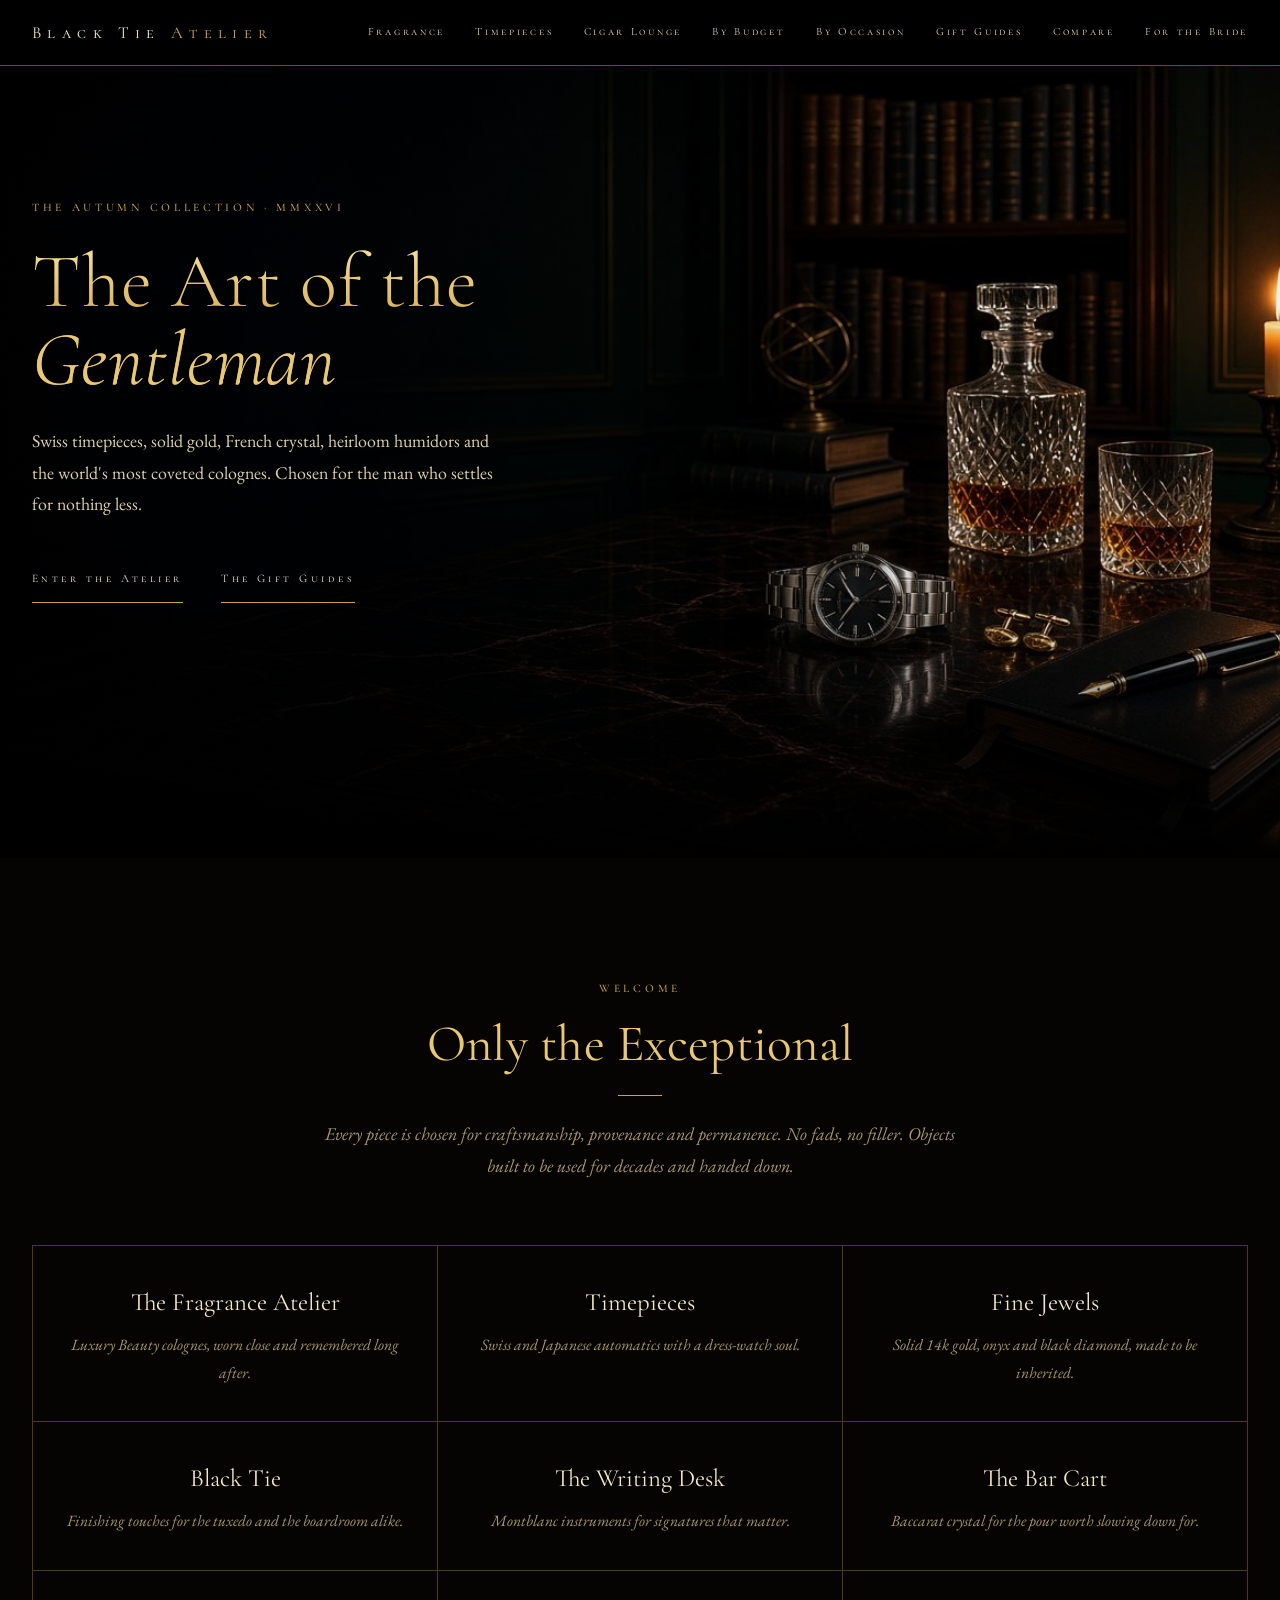
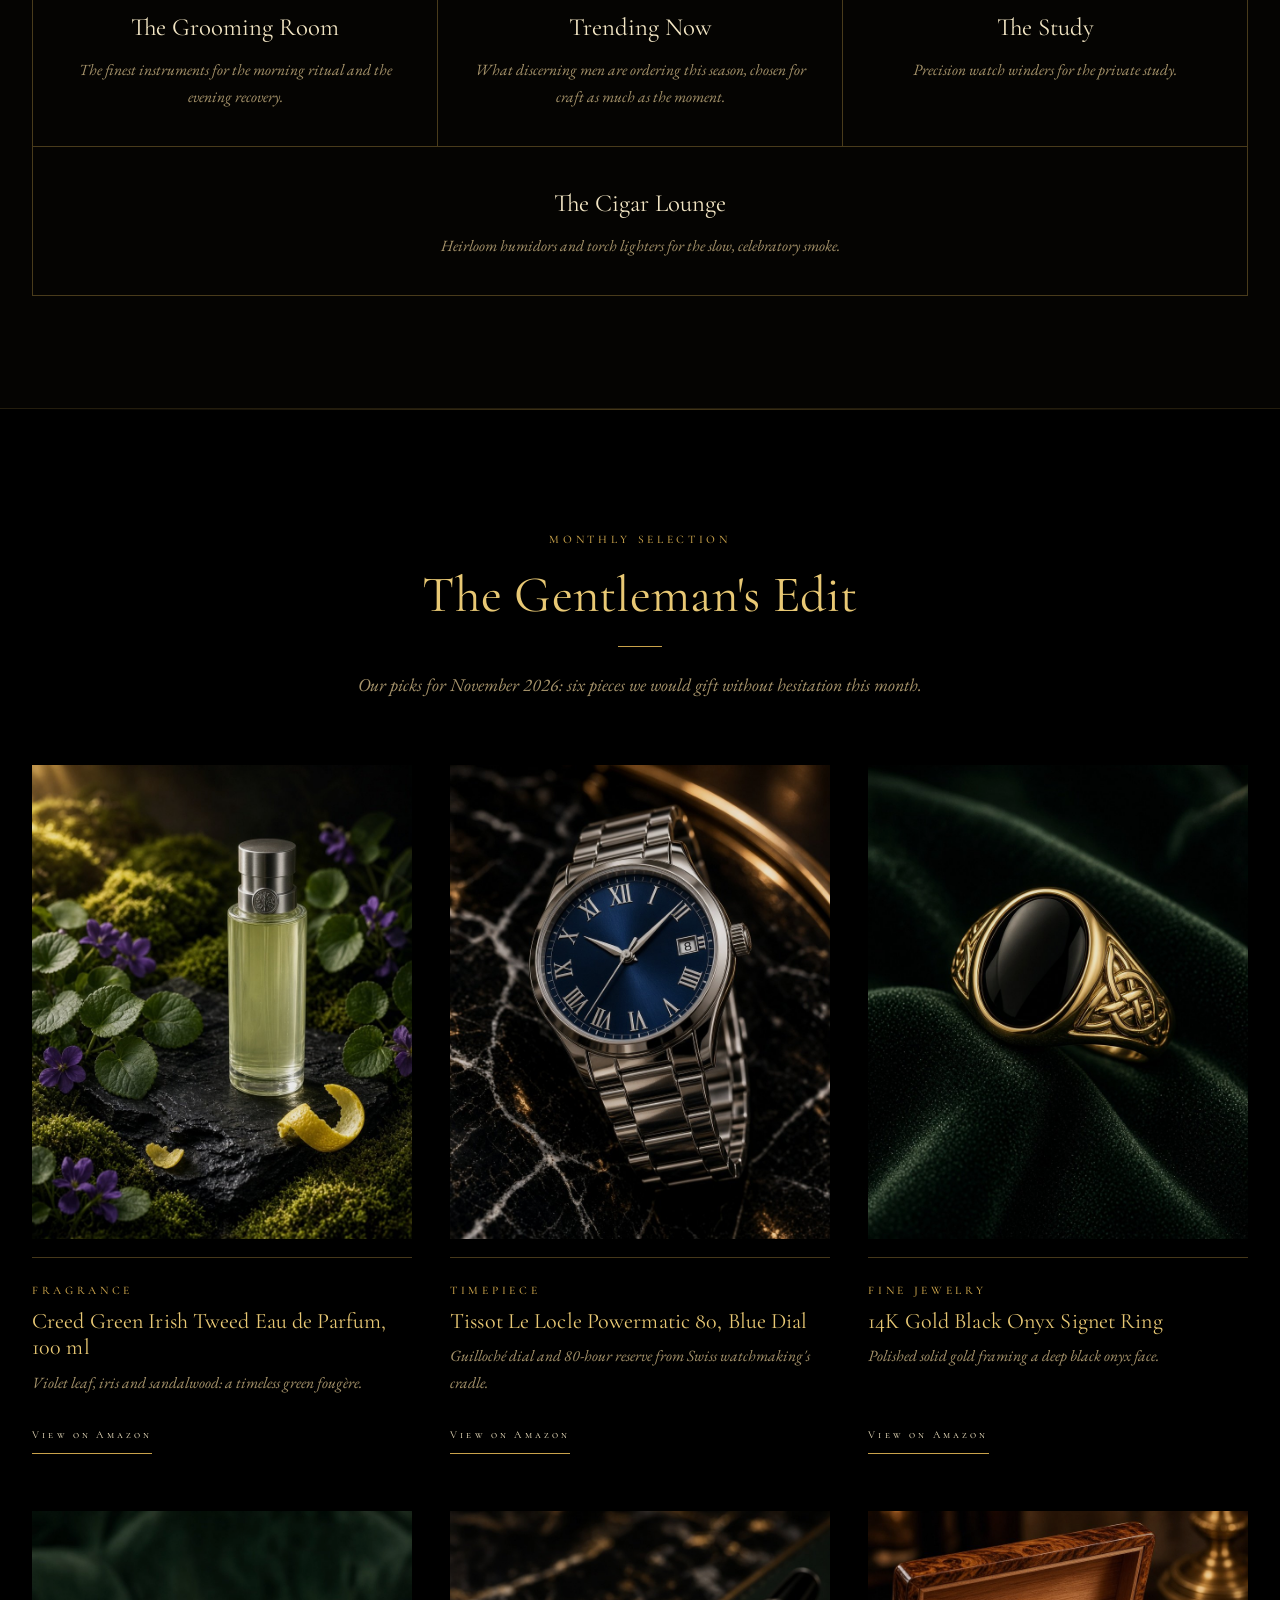
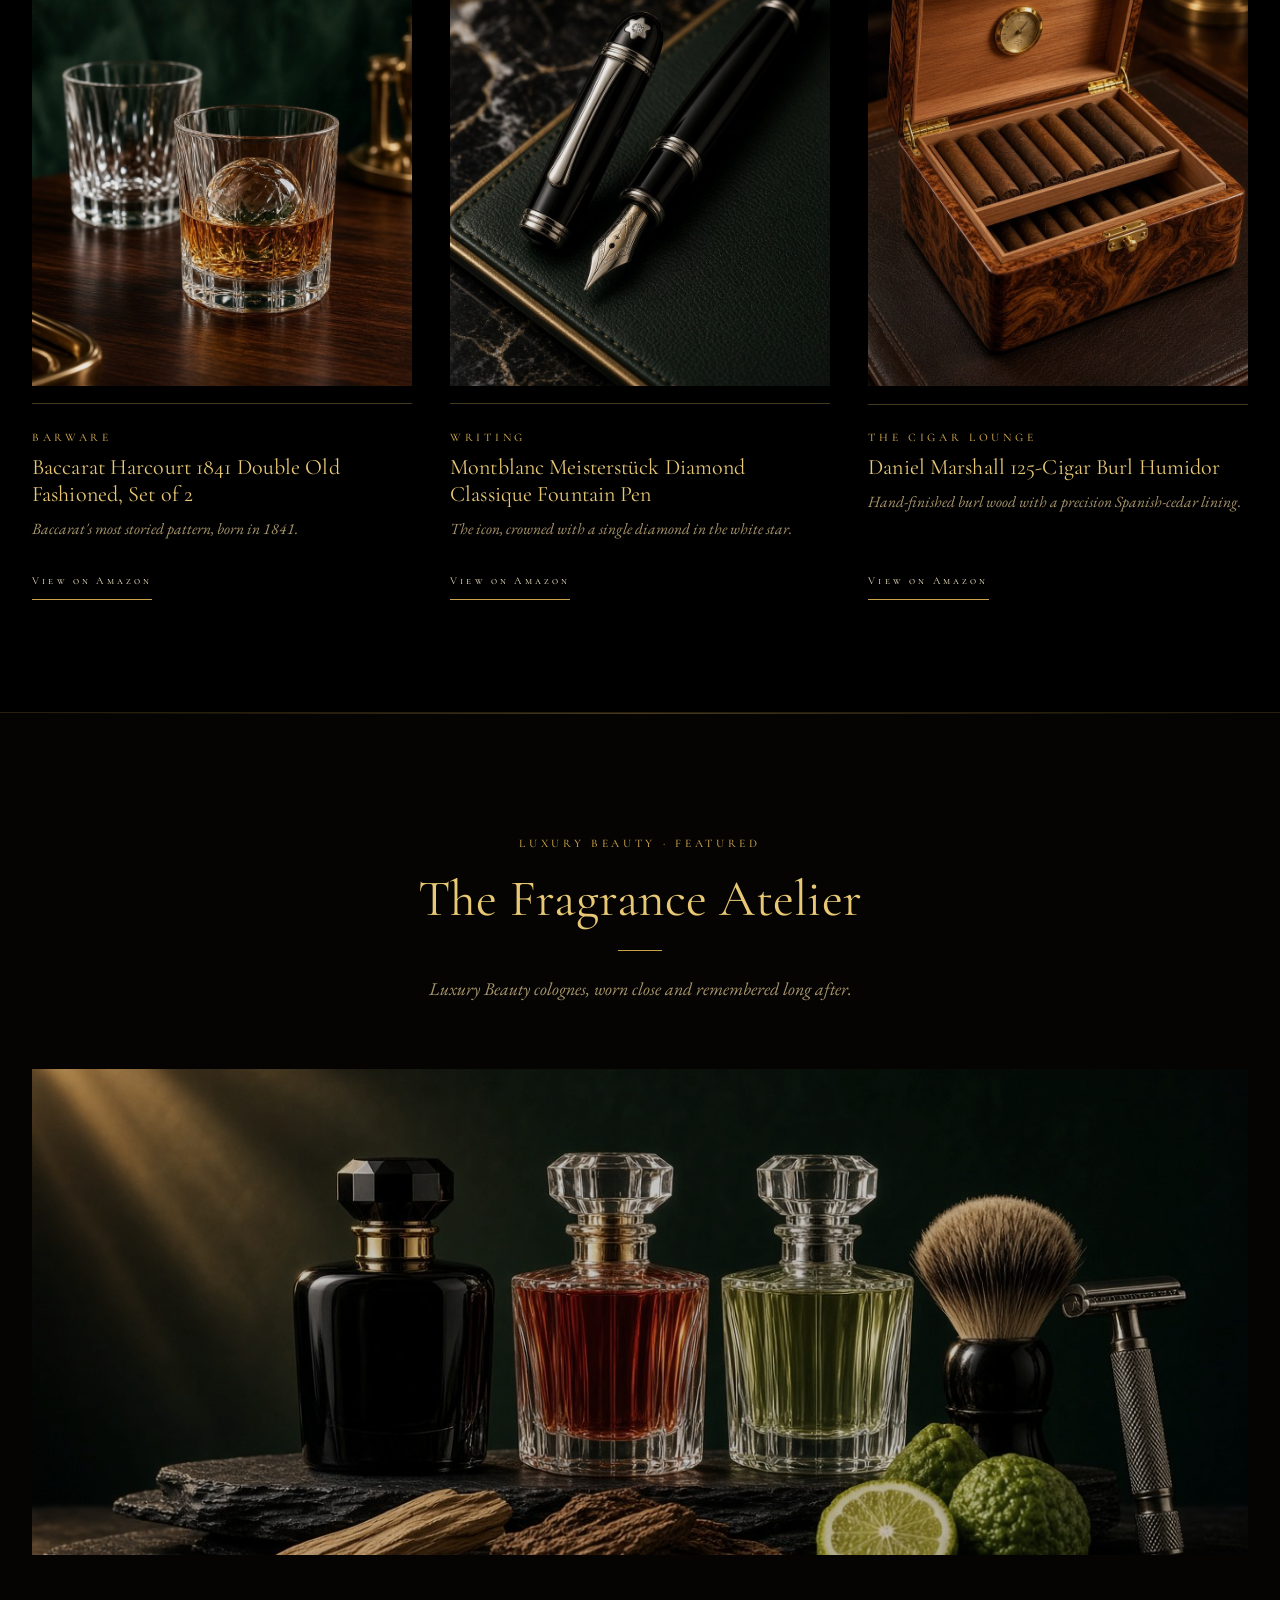
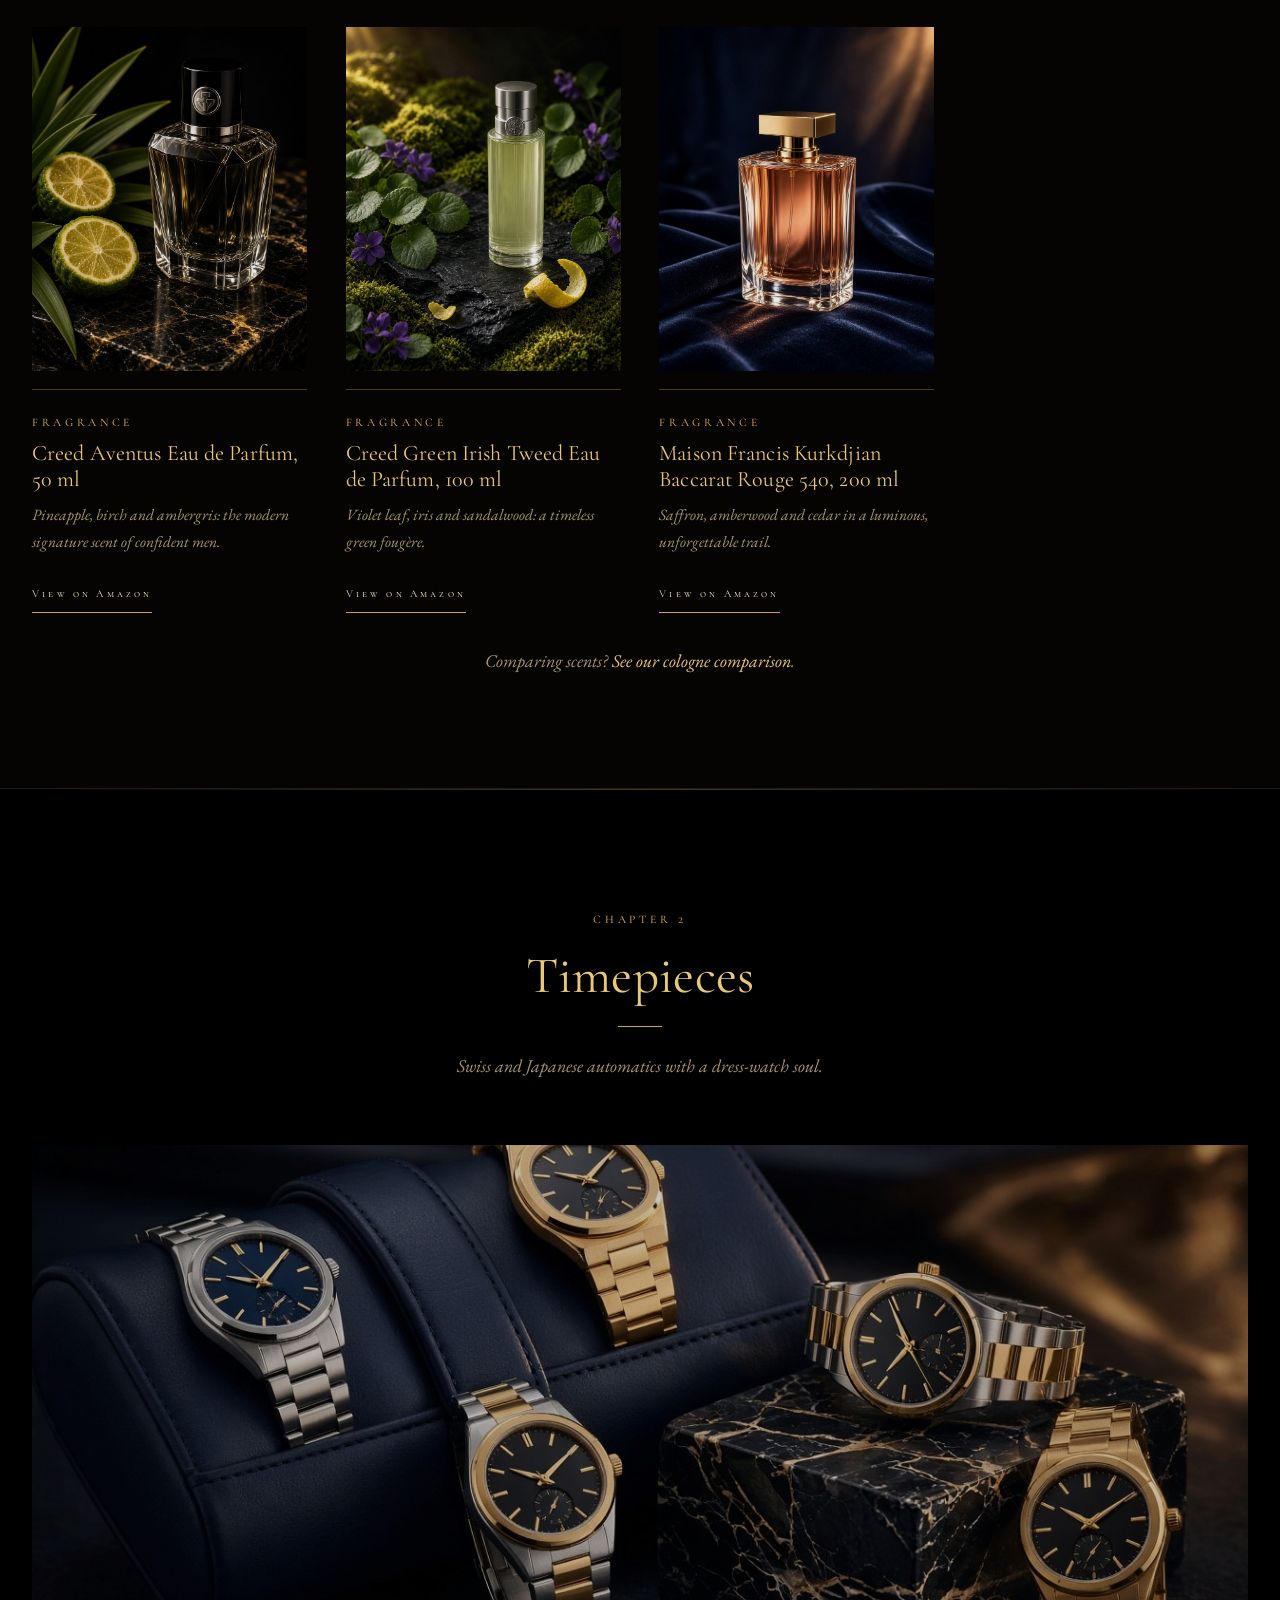
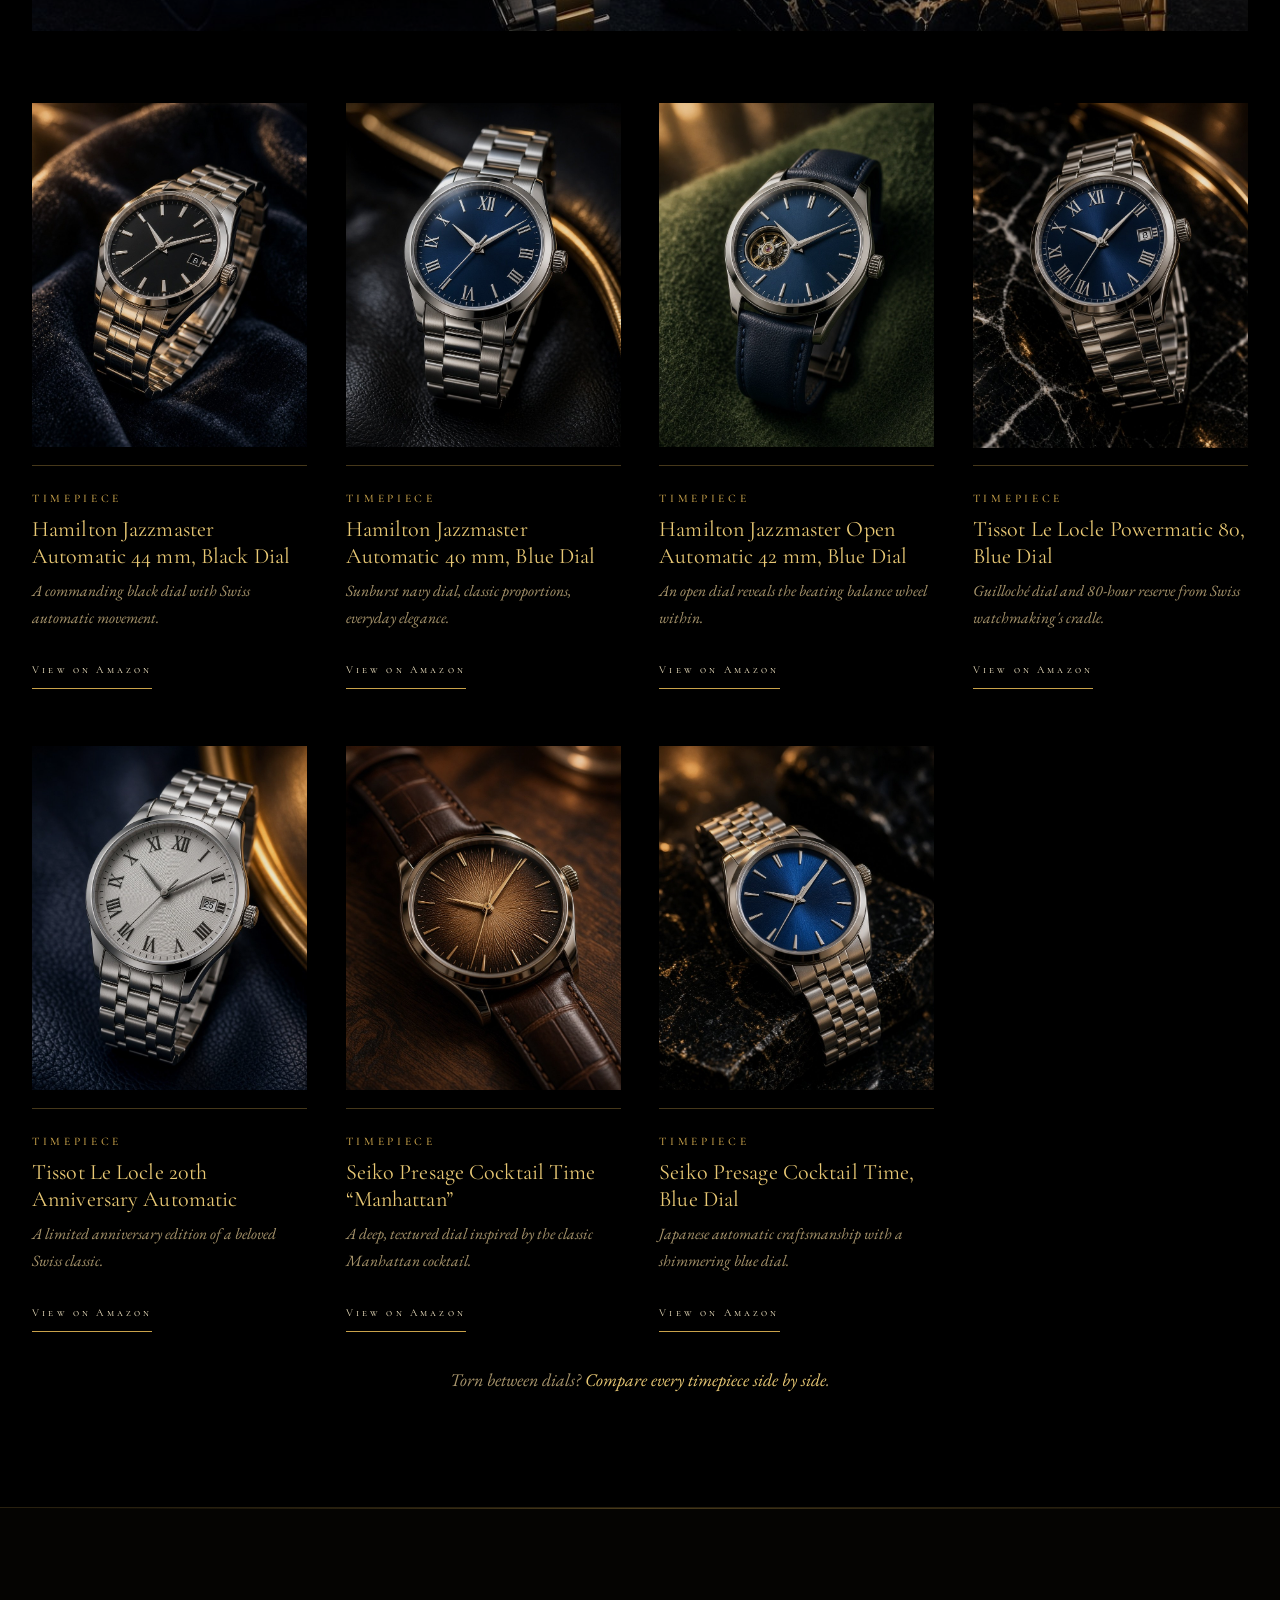
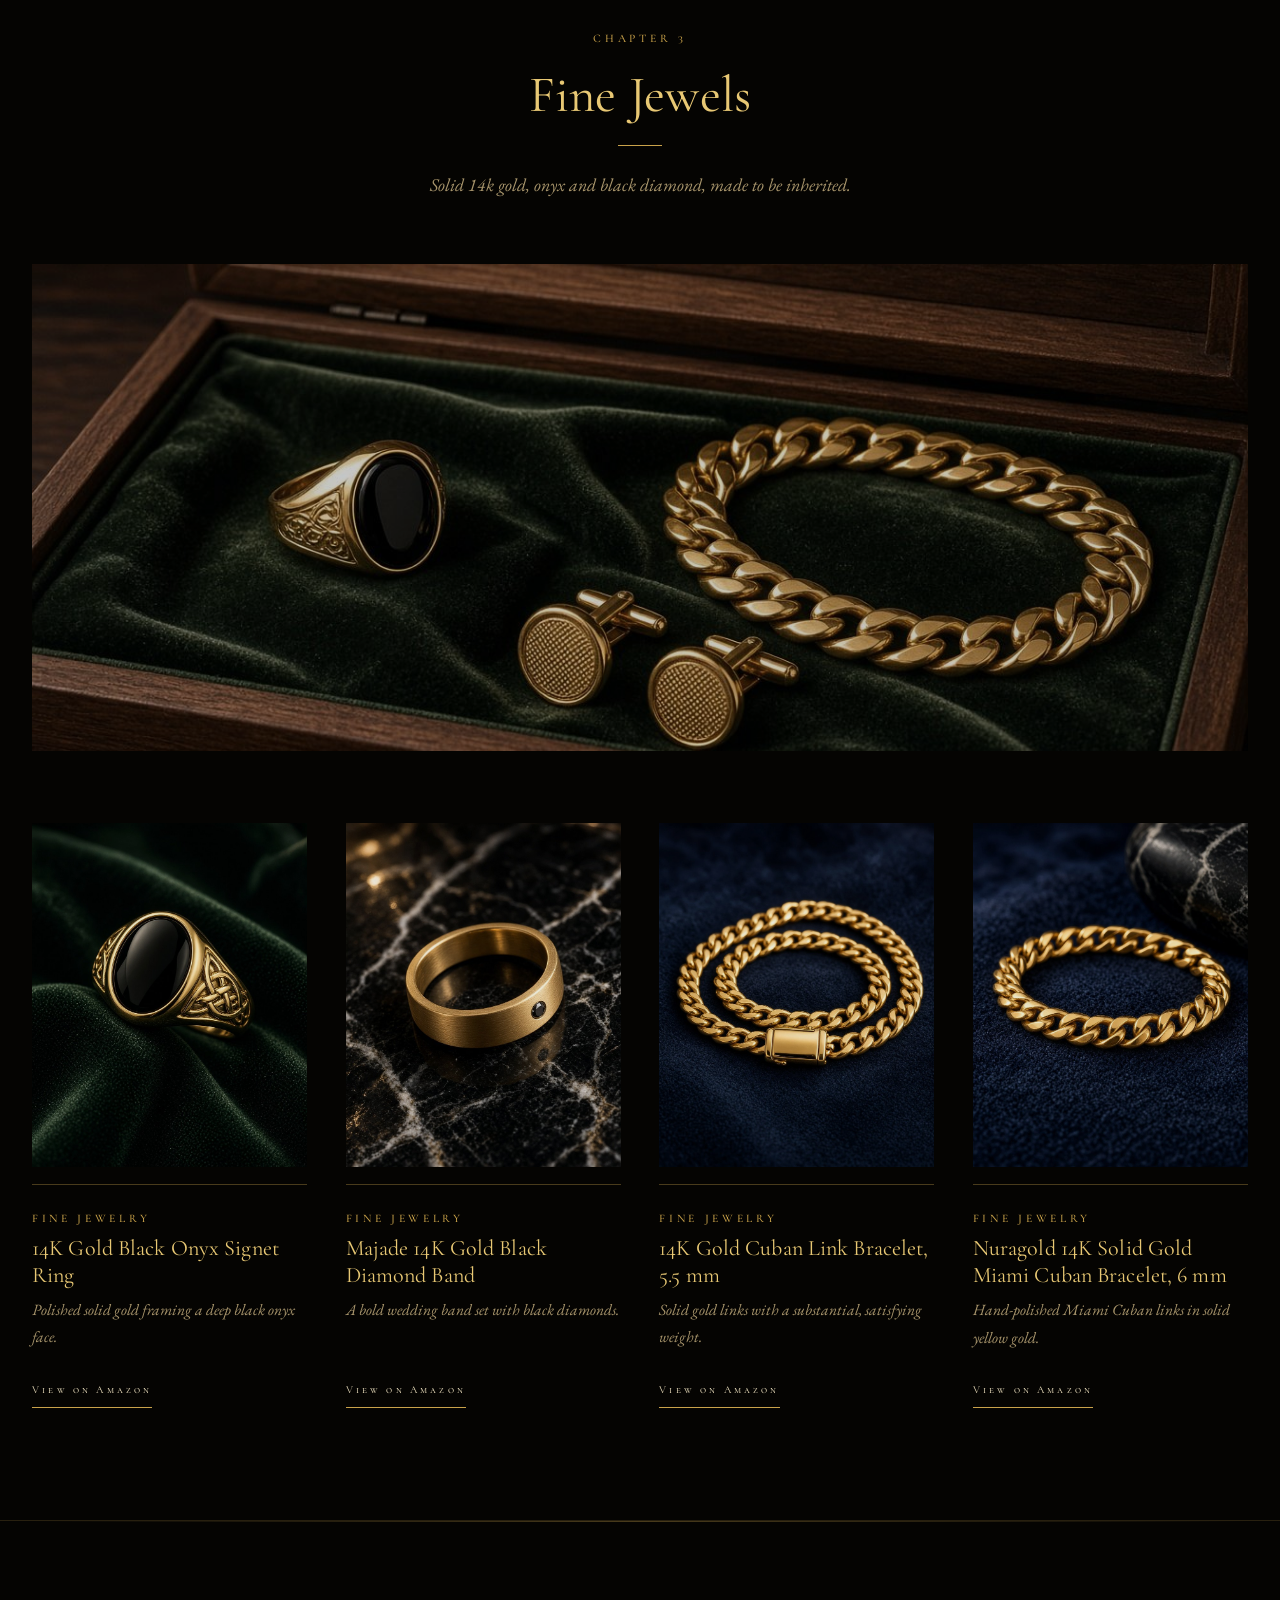
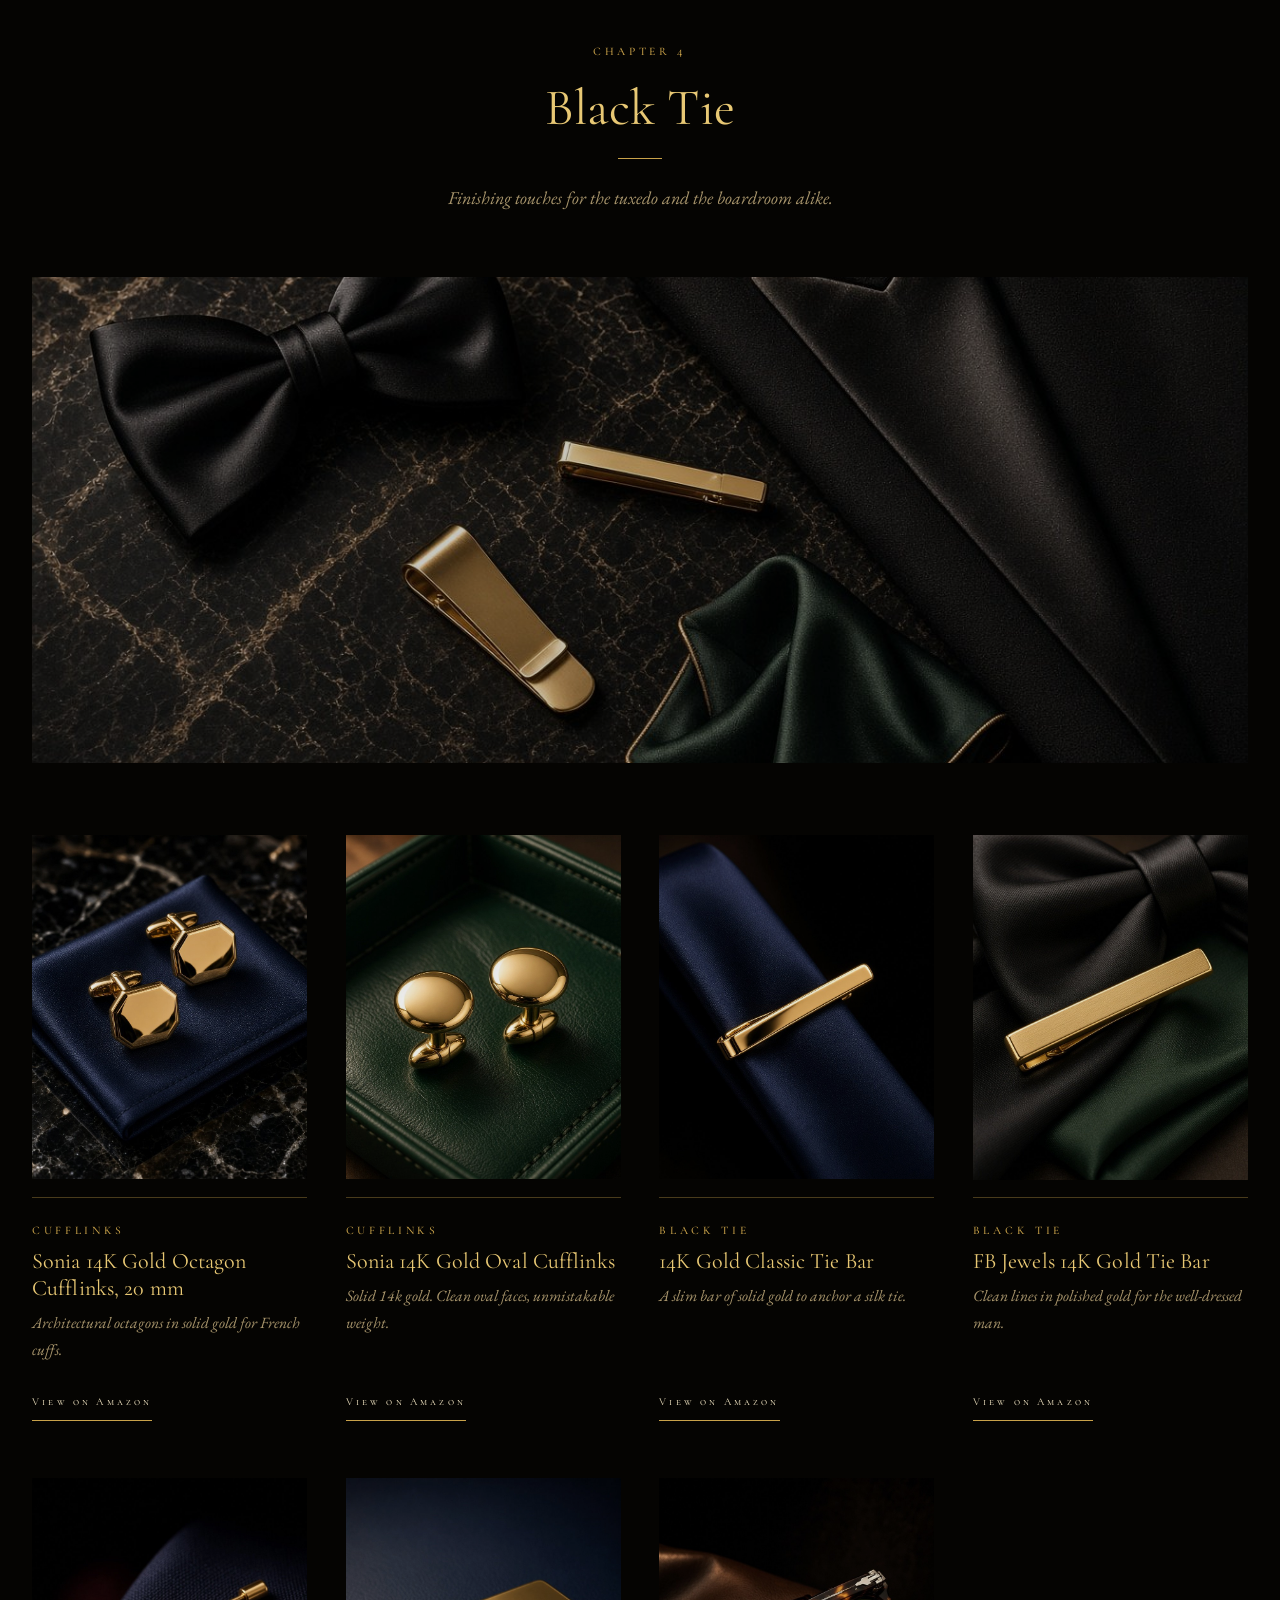
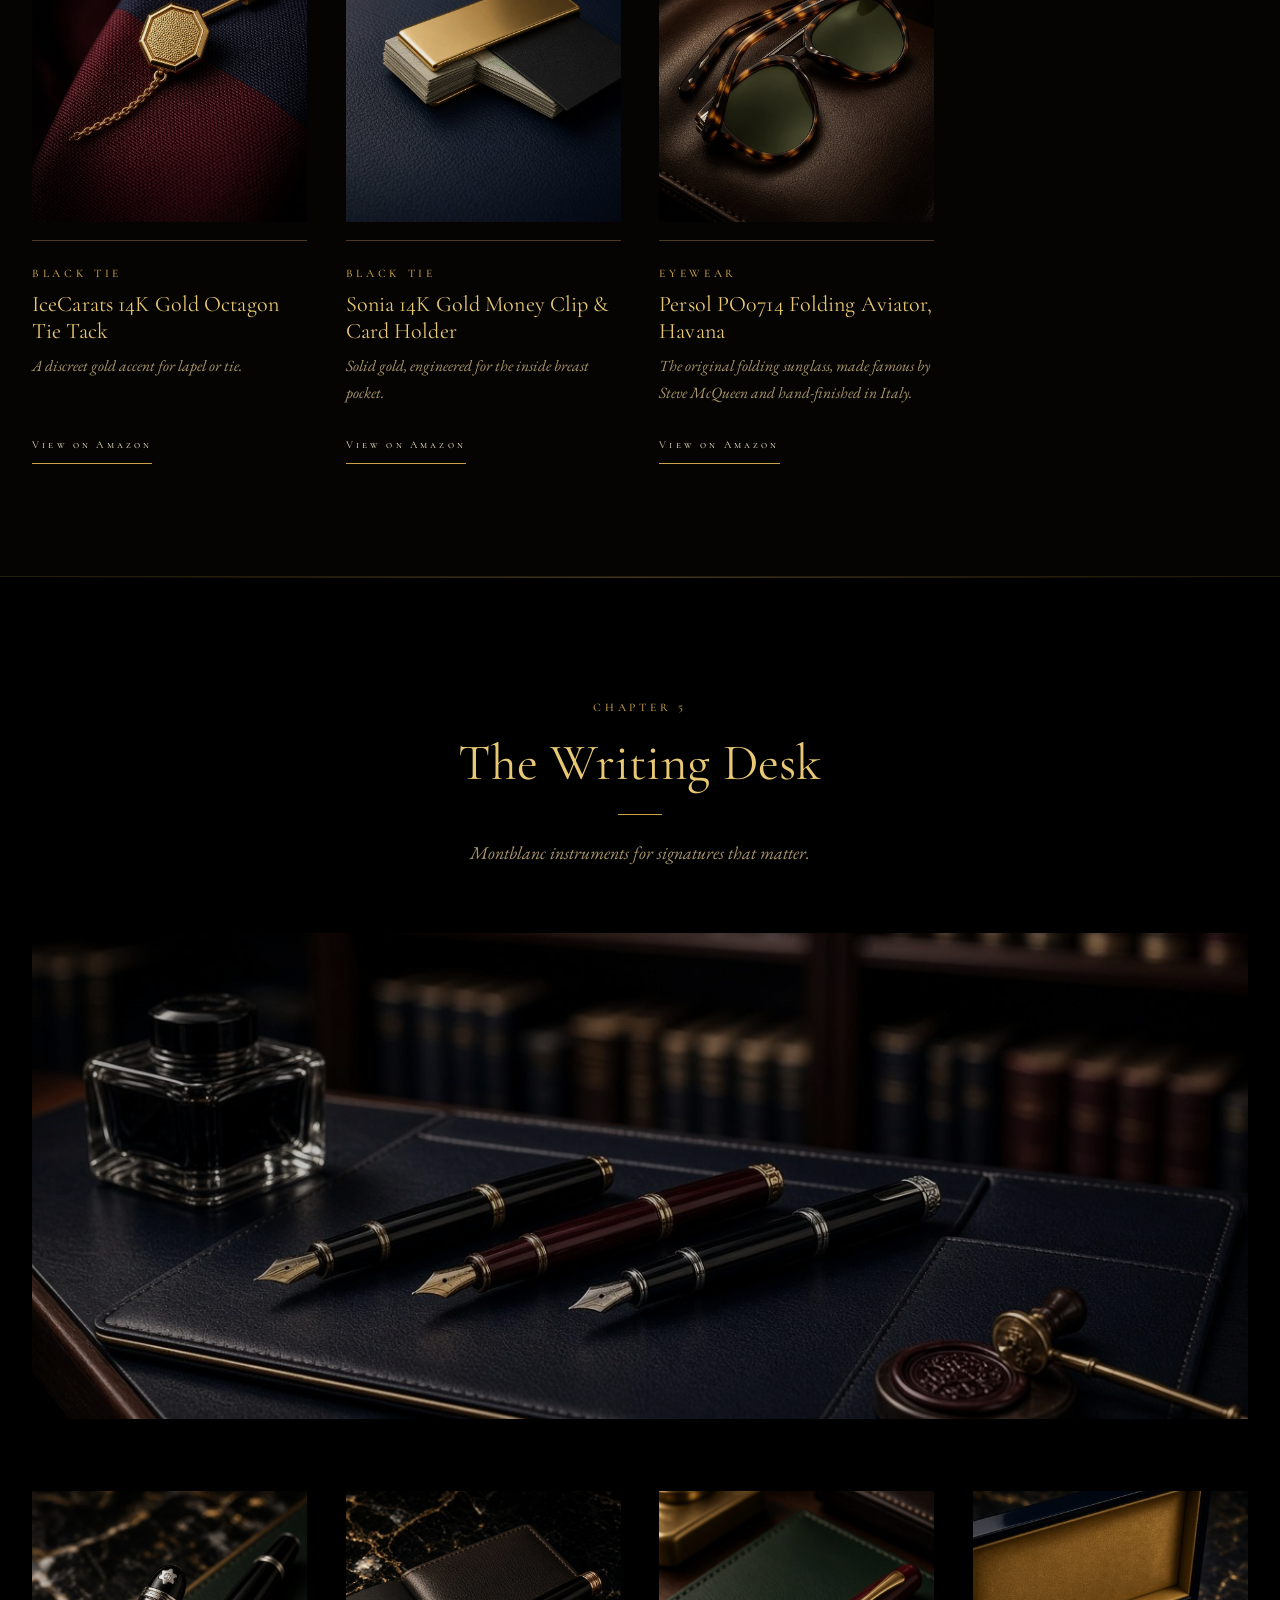
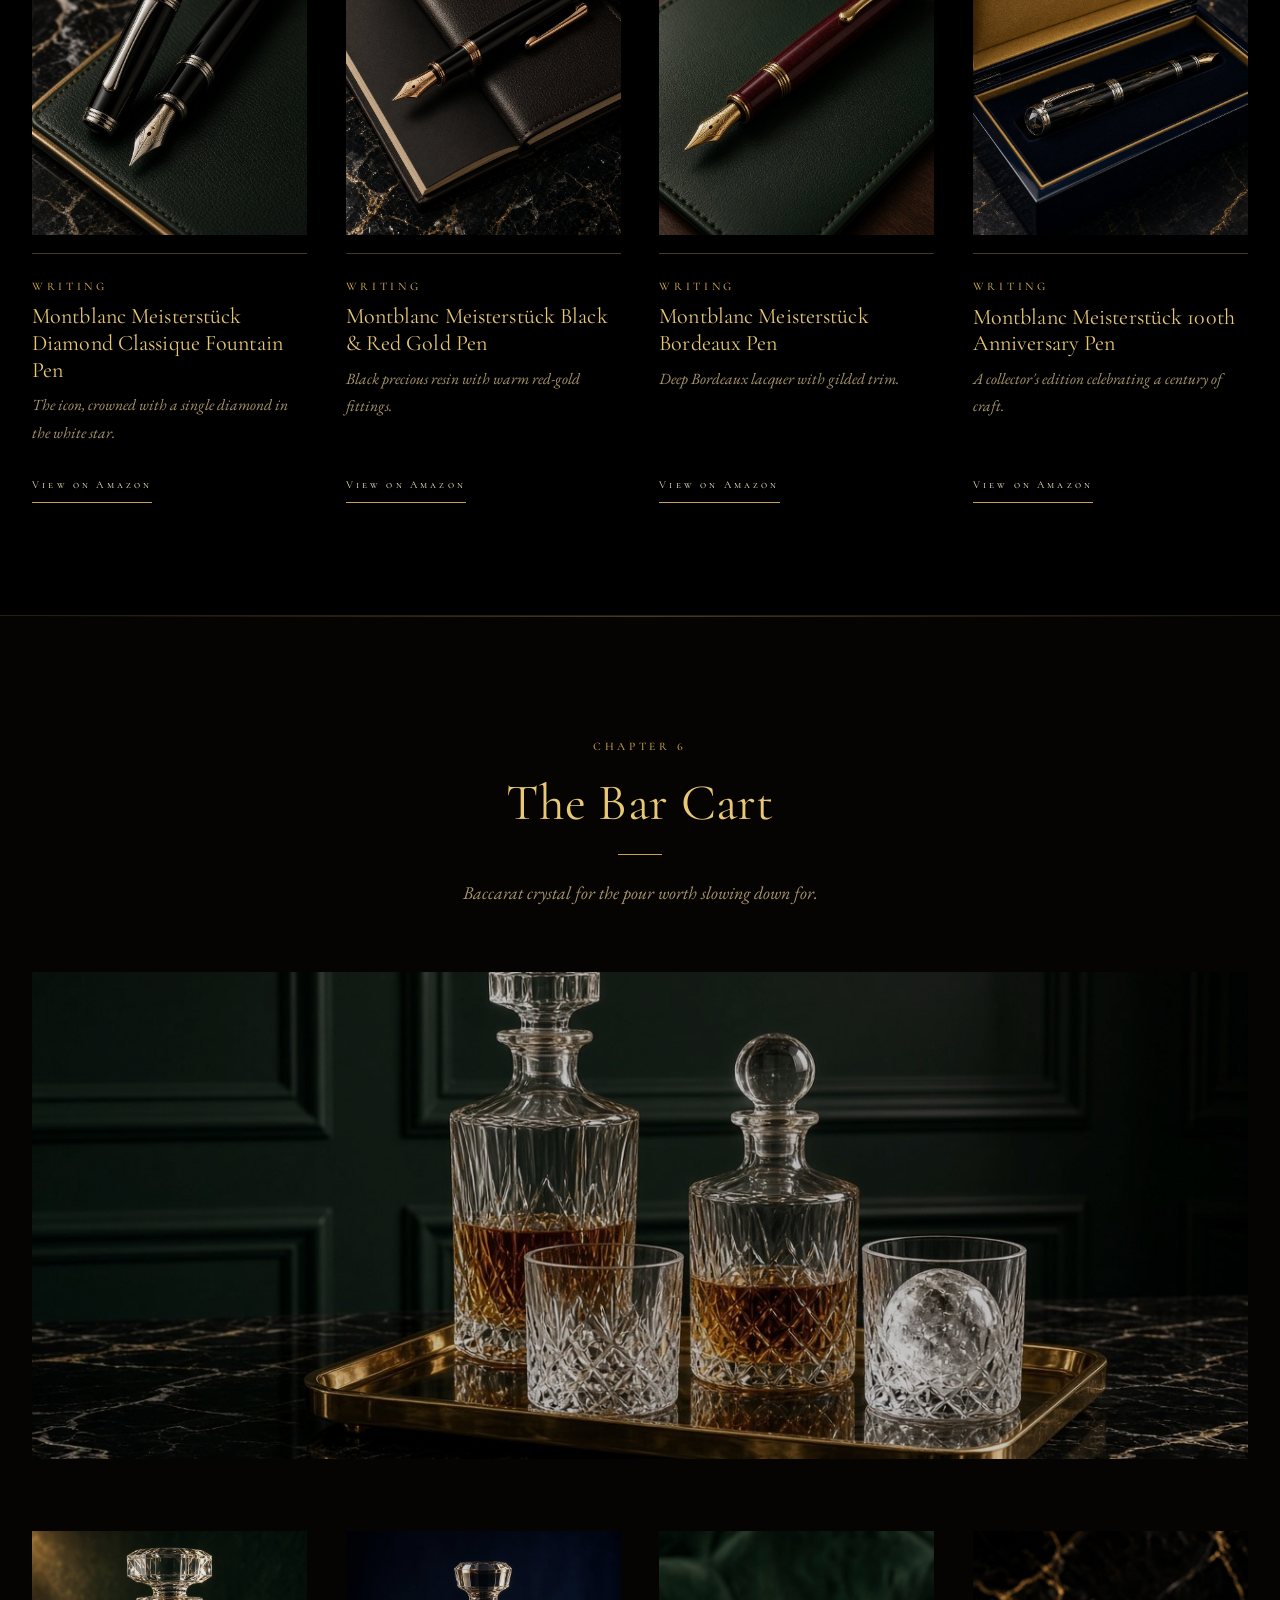
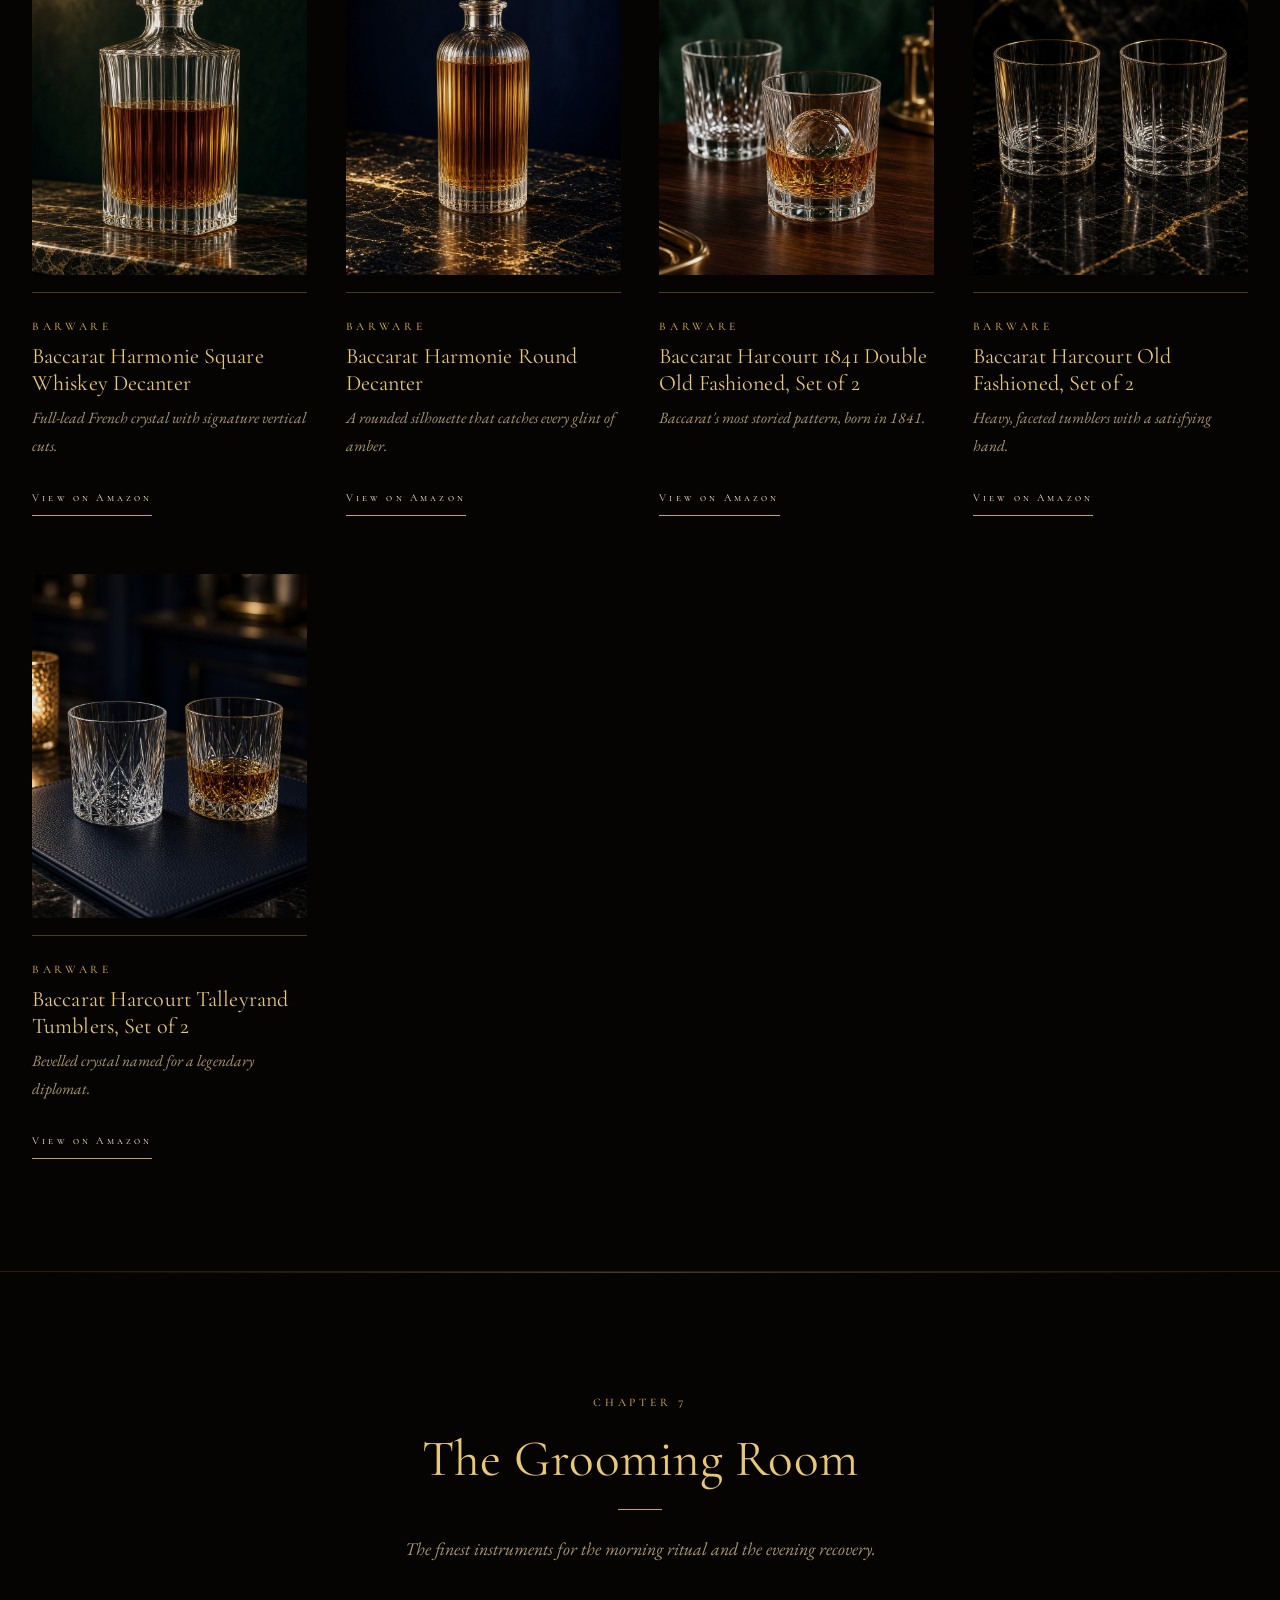
==== commit 44063ca1: "Add files via upload" ====
--- a/index.html
+++ b/index.html
@@ -3,16 +3,16 @@
 <meta property="og:type" content="website"><meta property="og:site_name" content="Black Tie Atelier"><meta property="og:title" content="Black Tie Atelier — Luxury Gifts for the Modern Gentleman"><meta property="og:description" content="A curated boutique of luxury men&#x27;s gifts: Creed and Baccarat Rouge 540 colognes, Swiss automatic watches, solid gold jewels, Montblanc pens and Baccarat crystal."><meta property="og:url" content="https://lulumoons.github.io/Black-Tie-Atelier/"><meta property="og:image" content="https://lulumoons.github.io/Black-Tie-Atelier/assets/share.jpg"><meta property="og:image:width" content="1200"><meta property="og:image:height" content="630">
 <meta name="twitter:card" content="summary_large_image"><meta name="twitter:title" content="Black Tie Atelier — Luxury Gifts for the Modern Gentleman"><meta name="twitter:description" content="A curated boutique of luxury men&#x27;s gifts: Creed and Baccarat Rouge 540 colognes, Swiss automatic watches, solid gold jewels, Montblanc pens and Baccarat crystal."><meta name="twitter:image" content="https://lulumoons.github.io/Black-Tie-Atelier/assets/share.jpg">
 <meta name="theme-color" content="#0d0e10"><link rel="preconnect" href="https://fonts.googleapis.com"><link rel="preconnect" href="https://fonts.gstatic.com" crossorigin><link href="https://fonts.googleapis.com/css2?family=Cormorant+Garamond:ital,wght@0,300;0,400;0,500;1,300;1,400&family=Cormorant+SC:wght@400;500&family=EB+Garamond:ital,wght@0,400;0,500;1,400&display=swap" rel="stylesheet"><link rel="stylesheet" href="style.css"></head><body>
-<header><div class="bar"><a class="logo" href="index.html">Black Tie <span>Atelier</span></a><nav><a href="index.html#atelier">Fragrance</a><a href="index.html#watches">Timepieces</a><a href="index.html#budget">By Budget</a><a href="index.html#occasion">By Occasion</a><a href="index.html#guides">Gift Guides</a><a href="compare-watches.html">Compare</a><a href="https://lulumoons.github.io/Enchanted-Veil/">For the Bride</a></nav></div></header>
-<div class="hero" style="background-image:url(assets/banners/hero.jpg)"><div class="in"><span class="sc">The Autumn Collection · MMXXVI</span><h1>Gifts of <em>Quiet</em> Consequence</h1><p>Swiss timepieces, solid gold, French crystal and the world's most coveted colognes, chosen with restraint for the men who deserve the very best.</p><p><a class="btn" href="#atelier">Enter the Atelier</a><a class="btn" href="#guides">The Gift Guides</a></p></div></div>
-<section id="intro" class="navy"><div class="wrap"><div class="head"><span class="sc">Welcome</span><h2>An Edit, Not an Inventory</h2><div class="rule"></div><p>Every piece here is chosen for its craft, provenance and staying power. There are no fads and no filler: just objects a man will reach for for decades and one day pass on.</p></div><div class="tiles t3"><a class="tile" href="#atelier"><b>The Fragrance Atelier</b><span>Luxury Beauty colognes, worn close and remembered long after.</span></a><a class="tile" href="#watches"><b>Timepieces</b><span>Swiss and Japanese automatics with a dress-watch soul.</span></a><a class="tile" href="#jewels"><b>Fine Jewels</b><span>Solid 14k gold, onyx and black diamond, made to be inherited.</span></a><a class="tile" href="#blacktie"><b>Black Tie</b><span>Finishing touches for the tuxedo and the boardroom alike.</span></a><a class="tile" href="#pens"><b>The Writing Desk</b><span>Montblanc instruments for signatures that matter.</span></a><a class="tile" href="#bar"><b>The Bar Cart</b><span>Baccarat crystal for the pour worth slowing down for.</span></a><a class="tile" href="#grooming"><b>The Grooming Room</b><span>The finest instruments for the morning ritual and the evening recovery.</span></a><a class="tile" href="#trending"><b>Trending Now</b><span>What discerning men are ordering this season, chosen for craft as much as the moment.</span></a><a class="tile" href="#study"><b>The Study</b><span>Winders and humidors for a gentleman's private rooms.</span></a></div></div></section>
+<header><div class="bar"><a class="logo" href="index.html">Black Tie <span>Atelier</span></a><nav><a href="index.html#atelier">Fragrance</a><a href="index.html#watches">Timepieces</a><a href="index.html#cigar">Cigar Lounge</a><a href="index.html#budget">By Budget</a><a href="index.html#occasion">By Occasion</a><a href="index.html#guides">Gift Guides</a><a href="compare-watches.html">Compare</a><a href="https://lulumoons.github.io/Enchanted-Veil/">For the Bride</a></nav></div></header>
+<div class="hero" style="background-image:url(assets/banners/hero.jpg)"><div class="in"><span class="sc">The Autumn Collection · MMXXVI</span><h1>The Art of the<br><em>Gentleman</em></h1><p>Swiss timepieces, solid gold, French crystal, heirloom humidors and the world's most coveted colognes. Chosen for the man who settles for nothing less.</p><p><a class="btn" href="#atelier">Enter the Atelier</a><a class="btn" href="#guides">The Gift Guides</a></p></div></div>
+<section id="intro" class="navy"><div class="wrap"><div class="head"><span class="sc">Welcome</span><h2>Only the Exceptional</h2><div class="rule"></div><p>Every piece is chosen for craftsmanship, provenance and permanence. No fads, no filler. Objects built to be used for decades and handed down.</p></div><div class="tiles t3"><a class="tile" href="#atelier"><b>The Fragrance Atelier</b><span>Luxury Beauty colognes, worn close and remembered long after.</span></a><a class="tile" href="#watches"><b>Timepieces</b><span>Swiss and Japanese automatics with a dress-watch soul.</span></a><a class="tile" href="#jewels"><b>Fine Jewels</b><span>Solid 14k gold, onyx and black diamond, made to be inherited.</span></a><a class="tile" href="#blacktie"><b>Black Tie</b><span>Finishing touches for the tuxedo and the boardroom alike.</span></a><a class="tile" href="#pens"><b>The Writing Desk</b><span>Montblanc instruments for signatures that matter.</span></a><a class="tile" href="#bar"><b>The Bar Cart</b><span>Baccarat crystal for the pour worth slowing down for.</span></a><a class="tile" href="#grooming"><b>The Grooming Room</b><span>The finest instruments for the morning ritual and the evening recovery.</span></a><a class="tile" href="#trending"><b>Trending Now</b><span>What discerning men are ordering this season, chosen for craft as much as the moment.</span></a><a class="tile" href="#study"><b>The Study</b><span>Precision watch winders for the private study.</span></a><a class="tile" href="#cigar"><b>The Cigar Lounge</b><span>Heirloom humidors and torch lighters for the slow, celebratory smoke.</span></a></div></div></section>
 <section id="edit" class=""><div class="wrap"><div class="head"><span class="sc">Monthly Selection</span><h2>The Gentleman's Edit</h2><div class="rule"></div><p>Our picks for November 2026: six pieces we would gift without hesitation this month.</p></div><div class="grid"><article class="card"><a class="ph" data-asin="B079WWWBQN" href="https://www.amazon.com/dp/B079WWWBQN?tag=enchantedveil-20" target="_blank" rel="sponsored noopener"><img src="assets/products/B079WWWBQN.jpg" alt="Creed Green Irish Tweed Eau de Parfum, 100 ml" loading="lazy"></a>
 <div class="cb"><span class="sc">Fragrance</span><h3>Creed Green Irish Tweed Eau de Parfum, 100 ml</h3><p>Violet leaf, iris and sandalwood: a timeless green fougère.</p><a class="btn" data-asin="B079WWWBQN" href="https://www.amazon.com/dp/B079WWWBQN?tag=enchantedveil-20" target="_blank" rel="sponsored noopener">View on Amazon</a></div></article><article class="card"><a class="ph" data-asin="B09FYGBDF1" href="https://www.amazon.com/dp/B09FYGBDF1?tag=enchantedveil-20" target="_blank" rel="sponsored noopener"><img src="assets/products/B09FYGBDF1.jpg" alt="Tissot Le Locle Powermatic 80, Blue Dial" loading="lazy"></a>
 <div class="cb"><span class="sc">Timepiece</span><h3>Tissot Le Locle Powermatic 80, Blue Dial</h3><p>Guilloché dial and 80-hour reserve from Swiss watchmaking&#x27;s cradle.</p><a class="btn" data-asin="B09FYGBDF1" href="https://www.amazon.com/dp/B09FYGBDF1?tag=enchantedveil-20" target="_blank" rel="sponsored noopener">View on Amazon</a></div></article><article class="card"><a class="ph" data-asin="B0CR1HQW1B" href="https://www.amazon.com/dp/B0CR1HQW1B?tag=enchantedveil-20" target="_blank" rel="sponsored noopener"><img src="assets/products/B0CR1HQW1B.jpg" alt="14K Gold Black Onyx Signet Ring" loading="lazy"></a>
 <div class="cb"><span class="sc">Fine Jewelry</span><h3>14K Gold Black Onyx Signet Ring</h3><p>Polished solid gold framing a deep black onyx face.</p><a class="btn" data-asin="B0CR1HQW1B" href="https://www.amazon.com/dp/B0CR1HQW1B?tag=enchantedveil-20" target="_blank" rel="sponsored noopener">View on Amazon</a></div></article><article class="card"><a class="ph" data-asin="B07D2JZG5S" href="https://www.amazon.com/dp/B07D2JZG5S?tag=enchantedveil-20" target="_blank" rel="sponsored noopener"><img src="assets/products/B07D2JZG5S.jpg" alt="Baccarat Harcourt 1841 Double Old Fashioned, Set of 2" loading="lazy"></a>
 <div class="cb"><span class="sc">Barware</span><h3>Baccarat Harcourt 1841 Double Old Fashioned, Set of 2</h3><p>Baccarat&#x27;s most storied pattern, born in 1841.</p><a class="btn" data-asin="B07D2JZG5S" href="https://www.amazon.com/dp/B07D2JZG5S?tag=enchantedveil-20" target="_blank" rel="sponsored noopener">View on Amazon</a></div></article><article class="card"><a class="ph" data-asin="B0058NTJDS" href="https://www.amazon.com/dp/B0058NTJDS?tag=enchantedveil-20" target="_blank" rel="sponsored noopener"><img src="assets/products/B0058NTJDS.jpg" alt="Montblanc Meisterstück Diamond Classique Fountain Pen" loading="lazy"></a>
 <div class="cb"><span class="sc">Writing</span><h3>Montblanc Meisterstück Diamond Classique Fountain Pen</h3><p>The icon, crowned with a single diamond in the white star.</p><a class="btn" data-asin="B0058NTJDS" href="https://www.amazon.com/dp/B0058NTJDS?tag=enchantedveil-20" target="_blank" rel="sponsored noopener">View on Amazon</a></div></article><article class="card"><a class="ph" data-asin="B06XVHDW7P" href="https://www.amazon.com/dp/B06XVHDW7P?tag=enchantedveil-20" target="_blank" rel="sponsored noopener"><img src="assets/products/B06XVHDW7P.jpg" alt="Daniel Marshall 125-Cigar Burl Humidor" loading="lazy"></a>
-<div class="cb"><span class="sc">The Study</span><h3>Daniel Marshall 125-Cigar Burl Humidor</h3><p>Hand-finished burl wood with a precision Spanish-cedar lining.</p><a class="btn" data-asin="B06XVHDW7P" href="https://www.amazon.com/dp/B06XVHDW7P?tag=enchantedveil-20" target="_blank" rel="sponsored noopener">View on Amazon</a></div></article></div></div></section>
+<div class="cb"><span class="sc">The Cigar Lounge</span><h3>Daniel Marshall 125-Cigar Burl Humidor</h3><p>Hand-finished burl wood with a precision Spanish-cedar lining.</p><a class="btn" data-asin="B06XVHDW7P" href="https://www.amazon.com/dp/B06XVHDW7P?tag=enchantedveil-20" target="_blank" rel="sponsored noopener">View on Amazon</a></div></article></div></div></section>
 <section id="atelier" class="forest"><div class="wrap"><div class="head"><span class="sc">Luxury Beauty · Featured</span><h2>The Fragrance Atelier</h2><div class="rule"></div><p>Luxury Beauty colognes, worn close and remembered long after.</p></div><figure class="banner"><img src="assets/banners/scent.jpg" alt="The Fragrance Atelier" loading="lazy"></figure><div class="grid"><article class="card"><a class="ph" data-asin="B071CYS5ZZ" href="https://www.amazon.com/dp/B071CYS5ZZ?tag=enchantedveil-20" target="_blank" rel="sponsored noopener"><img src="assets/products/B071CYS5ZZ.jpg" alt="Creed Aventus Eau de Parfum, 50 ml" loading="lazy"></a>
 <div class="cb"><span class="sc">Fragrance</span><h3>Creed Aventus Eau de Parfum, 50 ml</h3><p>Pineapple, birch and ambergris: the modern signature scent of confident men.</p><a class="btn" data-asin="B071CYS5ZZ" href="https://www.amazon.com/dp/B071CYS5ZZ?tag=enchantedveil-20" target="_blank" rel="sponsored noopener">View on Amazon</a></div></article><article class="card"><a class="ph" data-asin="B079WWWBQN" href="https://www.amazon.com/dp/B079WWWBQN?tag=enchantedveil-20" target="_blank" rel="sponsored noopener"><img src="assets/products/B079WWWBQN.jpg" alt="Creed Green Irish Tweed Eau de Parfum, 100 ml" loading="lazy"></a>
 <div class="cb"><span class="sc">Fragrance</span><h3>Creed Green Irish Tweed Eau de Parfum, 100 ml</h3><p>Violet leaf, iris and sandalwood: a timeless green fougère.</p><a class="btn" data-asin="B079WWWBQN" href="https://www.amazon.com/dp/B079WWWBQN?tag=enchantedveil-20" target="_blank" rel="sponsored noopener">View on Amazon</a></div></article><article class="card"><a class="ph" data-asin="B0711VH8WD" href="https://www.amazon.com/dp/B0711VH8WD?tag=enchantedveil-20" target="_blank" rel="sponsored noopener"><img src="assets/products/B0711VH8WD.jpg" alt="Maison Francis Kurkdjian Baccarat Rouge 540, 200 ml" loading="lazy"></a>
@@ -32,7 +32,7 @@
 <div class="cb"><span class="sc">Fine Jewelry</span><h3>Nuragold 14K Solid Gold Miami Cuban Bracelet, 6 mm</h3><p>Hand-polished Miami Cuban links in solid yellow gold.</p><a class="btn" data-asin="B07YQ8J4TJ" href="https://www.amazon.com/dp/B07YQ8J4TJ?tag=enchantedveil-20" target="_blank" rel="sponsored noopener">View on Amazon</a></div></article></div></div></section>
 <section id="blacktie" class="forest"><div class="wrap"><div class="head"><span class="sc">Chapter 4</span><h2>Black Tie</h2><div class="rule"></div><p>Finishing touches for the tuxedo and the boardroom alike.</p></div><figure class="banner"><img src="assets/banners/blacktie.jpg" alt="Black Tie" loading="lazy"></figure><div class="grid"><article class="card"><a class="ph" data-asin="B081Y3K2BL" href="https://www.amazon.com/dp/B081Y3K2BL?tag=enchantedveil-20" target="_blank" rel="sponsored noopener"><img src="assets/products/B081Y3K2BL.jpg" alt="Sonia 14K Gold Octagon Cufflinks, 20 mm" loading="lazy"></a>
 <div class="cb"><span class="sc">Cufflinks</span><h3>Sonia 14K Gold Octagon Cufflinks, 20 mm</h3><p>Architectural octagons in solid gold for French cuffs.</p><a class="btn" data-asin="B081Y3K2BL" href="https://www.amazon.com/dp/B081Y3K2BL?tag=enchantedveil-20" target="_blank" rel="sponsored noopener">View on Amazon</a></div></article><article class="card"><a class="ph" data-asin="B081TM9789" href="https://www.amazon.com/dp/B081TM9789?tag=enchantedveil-20" target="_blank" rel="sponsored noopener"><img src="assets/products/B081TM9789.jpg" alt="Sonia 14K Gold Oval Cufflinks" loading="lazy"></a>
-<div class="cb"><span class="sc">Cufflinks</span><h3>Sonia 14K Gold Oval Cufflinks</h3><p>Smooth oval faces, quietly luxurious.</p><a class="btn" data-asin="B081TM9789" href="https://www.amazon.com/dp/B081TM9789?tag=enchantedveil-20" target="_blank" rel="sponsored noopener">View on Amazon</a></div></article><article class="card"><a class="ph" data-asin="B01N59DYUF" href="https://www.amazon.com/dp/B01N59DYUF?tag=enchantedveil-20" target="_blank" rel="sponsored noopener"><img src="assets/products/B01N59DYUF.jpg" alt="14K Gold Classic Tie Bar" loading="lazy"></a>
+<div class="cb"><span class="sc">Cufflinks</span><h3>Sonia 14K Gold Oval Cufflinks</h3><p>Solid 14k gold. Clean oval faces, unmistakable weight.</p><a class="btn" data-asin="B081TM9789" href="https://www.amazon.com/dp/B081TM9789?tag=enchantedveil-20" target="_blank" rel="sponsored noopener">View on Amazon</a></div></article><article class="card"><a class="ph" data-asin="B01N59DYUF" href="https://www.amazon.com/dp/B01N59DYUF?tag=enchantedveil-20" target="_blank" rel="sponsored noopener"><img src="assets/products/B01N59DYUF.jpg" alt="14K Gold Classic Tie Bar" loading="lazy"></a>
 <div class="cb"><span class="sc">Black Tie</span><h3>14K Gold Classic Tie Bar</h3><p>A slim bar of solid gold to anchor a silk tie.</p><a class="btn" data-asin="B01N59DYUF" href="https://www.amazon.com/dp/B01N59DYUF?tag=enchantedveil-20" target="_blank" rel="sponsored noopener">View on Amazon</a></div></article><article class="card"><a class="ph" data-asin="B07KN9TK1Y" href="https://www.amazon.com/dp/B07KN9TK1Y?tag=enchantedveil-20" target="_blank" rel="sponsored noopener"><img src="assets/products/B07KN9TK1Y.jpg" alt="FB Jewels 14K Gold Tie Bar" loading="lazy"></a>
 <div class="cb"><span class="sc">Black Tie</span><h3>FB Jewels 14K Gold Tie Bar</h3><p>Clean lines in polished gold for the well-dressed man.</p><a class="btn" data-asin="B07KN9TK1Y" href="https://www.amazon.com/dp/B07KN9TK1Y?tag=enchantedveil-20" target="_blank" rel="sponsored noopener">View on Amazon</a></div></article><article class="card"><a class="ph" data-asin="B075K68DWC" href="https://www.amazon.com/dp/B075K68DWC?tag=enchantedveil-20" target="_blank" rel="sponsored noopener"><img src="assets/products/B075K68DWC.jpg" alt="IceCarats 14K Gold Octagon Tie Tack" loading="lazy"></a>
 <div class="cb"><span class="sc">Black Tie</span><h3>IceCarats 14K Gold Octagon Tie Tack</h3><p>A discreet gold accent for lapel or tie.</p><a class="btn" data-asin="B075K68DWC" href="https://www.amazon.com/dp/B075K68DWC?tag=enchantedveil-20" target="_blank" rel="sponsored noopener">View on Amazon</a></div></article><article class="card"><a class="ph" data-asin="B081TLNW99" href="https://www.amazon.com/dp/B081TLNW99?tag=enchantedveil-20" target="_blank" rel="sponsored noopener"><img src="assets/products/B081TLNW99.jpg" alt="Sonia 14K Gold Money Clip &amp; Card Holder" loading="lazy"></a>
@@ -57,12 +57,15 @@
 <div class="cb"><span class="sc">Audio</span><h3>Sony WH-1000XM6 Noise Cancelling Headphones</h3><p>Twelve microphones and engineered silence for the first-class cabin and the quiet study.</p><a class="btn" data-asin="B0F3PQHWTZ" href="https://www.amazon.com/dp/B0F3PQHWTZ?tag=enchantedveil-20" target="_blank" rel="sponsored noopener">View on Amazon</a></div></article><article class="card"><a class="ph" data-asin="B0FDKR293G" href="https://www.amazon.com/dp/B0FDKR293G?tag=enchantedveil-20" target="_blank" rel="sponsored noopener"><img src="assets/products/B0FDKR293G.jpg" alt="Bose QuietComfort Ultra Headphones (2nd Gen)" loading="lazy"></a>
 <div class="cb"><span class="sc">Audio</span><h3>Bose QuietComfort Ultra Headphones (2nd Gen)</h3><p>Bose&#x27;s finest noise cancellation, finished in polished metal and plush leather.</p><a class="btn" data-asin="B0FDKR293G" href="https://www.amazon.com/dp/B0FDKR293G?tag=enchantedveil-20" target="_blank" rel="sponsored noopener">View on Amazon</a></div></article><article class="card"><a class="ph" data-asin="B0FLYDJHB4" href="https://www.amazon.com/dp/B0FLYDJHB4?tag=enchantedveil-20" target="_blank" rel="sponsored noopener"><img src="assets/products/B0FLYDJHB4.jpg" alt="Ray-Ban Meta (Gen 2) Wayfarer, Matte Black" loading="lazy"></a>
 <div class="cb"><span class="sc">Smart Eyewear</span><h3>Ray-Ban Meta (Gen 2) Wayfarer, Matte Black</h3><p>The legendary Wayfarer, now with a camera, open-ear audio and Meta AI. Amazon&#x27;s No. 1 in wearable glasses.</p><a class="btn" data-asin="B0FLYDJHB4" href="https://www.amazon.com/dp/B0FLYDJHB4?tag=enchantedveil-20" target="_blank" rel="sponsored noopener">View on Amazon</a></div></article></div></div></section>
-<section id="study" class="navy"><div class="wrap"><div class="head"><span class="sc">Chapter 9</span><h2>The Study</h2><div class="rule"></div><p>Winders and humidors for a gentleman's private rooms.</p></div><figure class="banner"><img src="assets/banners/study.jpg" alt="The Study" loading="lazy"></figure><div class="grid"><article class="card"><a class="ph" data-asin="B0055OCTV4" href="https://www.amazon.com/dp/B0055OCTV4?tag=enchantedveil-20" target="_blank" rel="sponsored noopener"><img src="assets/products/B0055OCTV4.jpg" alt="Wolf Heritage Triple Watch Winder" loading="lazy"></a>
-<div class="cb"><span class="sc">The Study</span><h3>Wolf Heritage Triple Watch Winder</h3><p>Keeps three automatics wound and ready, in lacquered style.</p><a class="btn" data-asin="B0055OCTV4" href="https://www.amazon.com/dp/B0055OCTV4?tag=enchantedveil-20" target="_blank" rel="sponsored noopener">View on Amazon</a></div></article><article class="card"><a class="ph" data-asin="B06XVHDW7P" href="https://www.amazon.com/dp/B06XVHDW7P?tag=enchantedveil-20" target="_blank" rel="sponsored noopener"><img src="assets/products/B06XVHDW7P.jpg" alt="Daniel Marshall 125-Cigar Burl Humidor" loading="lazy"></a>
-<div class="cb"><span class="sc">The Study</span><h3>Daniel Marshall 125-Cigar Burl Humidor</h3><p>Hand-finished burl wood with a precision Spanish-cedar lining.</p><a class="btn" data-asin="B06XVHDW7P" href="https://www.amazon.com/dp/B06XVHDW7P?tag=enchantedveil-20" target="_blank" rel="sponsored noopener">View on Amazon</a></div></article><article class="card"><a class="ph" data-asin="B06XVFYJXR" href="https://www.amazon.com/dp/B06XVFYJXR?tag=enchantedveil-20" target="_blank" rel="sponsored noopener"><img src="assets/products/B06XVFYJXR.jpg" alt="Daniel Marshall 100-Cigar Burl Humidor" loading="lazy"></a>
-<div class="cb"><span class="sc">The Study</span><h3>Daniel Marshall 100-Cigar Burl Humidor</h3><p>An heirloom humidor sized for the discerning smoker.</p><a class="btn" data-asin="B06XVFYJXR" href="https://www.amazon.com/dp/B06XVFYJXR?tag=enchantedveil-20" target="_blank" rel="sponsored noopener">View on Amazon</a></div></article></div></div></section>
+<section id="study" class="navy"><div class="wrap"><div class="head"><span class="sc">Chapter 9</span><h2>The Study</h2><div class="rule"></div><p>Precision watch winders for the private study.</p></div><figure class="banner"><img src="assets/banners/study.jpg" alt="The Study" loading="lazy"></figure><div class="grid"><article class="card"><a class="ph" data-asin="B0055OCTV4" href="https://www.amazon.com/dp/B0055OCTV4?tag=enchantedveil-20" target="_blank" rel="sponsored noopener"><img src="assets/products/B0055OCTV4.jpg" alt="Wolf Heritage Triple Watch Winder" loading="lazy"></a>
+<div class="cb"><span class="sc">The Study</span><h3>Wolf Heritage Triple Watch Winder</h3><p>Keeps three automatics wound and ready, in lacquered style.</p><a class="btn" data-asin="B0055OCTV4" href="https://www.amazon.com/dp/B0055OCTV4?tag=enchantedveil-20" target="_blank" rel="sponsored noopener">View on Amazon</a></div></article></div></div></section>
+<section id="cigar" class="forest"><div class="wrap"><div class="head"><span class="sc">Chapter 10</span><h2>The Cigar Lounge</h2><div class="rule"></div><p>Heirloom humidors and torch lighters for the slow, celebratory smoke.</p></div><figure class="banner"><img src="assets/banners/cigar.jpg" alt="The Cigar Lounge" loading="lazy"></figure><div class="grid"><article class="card"><a class="ph" data-asin="B06XVHDW7P" href="https://www.amazon.com/dp/B06XVHDW7P?tag=enchantedveil-20" target="_blank" rel="sponsored noopener"><img src="assets/products/B06XVHDW7P.jpg" alt="Daniel Marshall 125-Cigar Burl Humidor" loading="lazy"></a>
+<div class="cb"><span class="sc">The Cigar Lounge</span><h3>Daniel Marshall 125-Cigar Burl Humidor</h3><p>Hand-finished burl wood with a precision Spanish-cedar lining.</p><a class="btn" data-asin="B06XVHDW7P" href="https://www.amazon.com/dp/B06XVHDW7P?tag=enchantedveil-20" target="_blank" rel="sponsored noopener">View on Amazon</a></div></article><article class="card"><a class="ph" data-asin="B06XVFYJXR" href="https://www.amazon.com/dp/B06XVFYJXR?tag=enchantedveil-20" target="_blank" rel="sponsored noopener"><img src="assets/products/B06XVFYJXR.jpg" alt="Daniel Marshall 100-Cigar Burl Humidor" loading="lazy"></a>
+<div class="cb"><span class="sc">The Cigar Lounge</span><h3>Daniel Marshall 100-Cigar Burl Humidor</h3><p>An heirloom humidor sized for the discerning smoker.</p><a class="btn" data-asin="B06XVFYJXR" href="https://www.amazon.com/dp/B06XVFYJXR?tag=enchantedveil-20" target="_blank" rel="sponsored noopener">View on Amazon</a></div></article><article class="card"><a class="ph" data-asin="B08818JFDZ" href="https://www.amazon.com/dp/B08818JFDZ?tag=enchantedveil-20" target="_blank" rel="sponsored noopener"><img src="assets/products/B08818JFDZ.jpg" alt="Daniel Marshall Ambiente 125 Humidor, Autographed" loading="lazy"></a>
+<div class="cb"><span class="sc">The Cigar Lounge</span><h3>Daniel Marshall Ambiente 125 Humidor, Autographed</h3><p>Black matte lacquer, gold hardware and Daniel Marshall&#x27;s own signature.</p><a class="btn" data-asin="B08818JFDZ" href="https://www.amazon.com/dp/B08818JFDZ?tag=enchantedveil-20" target="_blank" rel="sponsored noopener">View on Amazon</a></div></article><article class="card"><a class="ph" data-asin="B0F8RFPCMN" href="https://www.amazon.com/dp/B0F8RFPCMN?tag=enchantedveil-20" target="_blank" rel="sponsored noopener"><img src="assets/products/B0F8RFPCMN.jpg" alt="S.T. Dupont Le Grand Cling Torch Lighter" loading="lazy"></a>
+<div class="cb"><span class="sc">The Cigar Lounge</span><h3>S.T. Dupont Le Grand Cling Torch Lighter</h3><p>Soft flame or jet torch at a roll of the wheel, with the famous Dupont &#x27;cling&#x27;.</p><a class="btn" data-asin="B0F8RFPCMN" href="https://www.amazon.com/dp/B0F8RFPCMN?tag=enchantedveil-20" target="_blank" rel="sponsored noopener">View on Amazon</a></div></article></div></div></section>
 <section class="forest"><div class="wrap"><div class="box"><div><span class="sc">The Groomsmen Box</span><h2 style="margin:.3rem 0">Build a Box Worth Keeping</h2><p>Thank your best men with a curated case: a Baccarat tumbler for the toast, a solid-gold tie tack for the aisle, a Seiko automatic for every day after, and a burl humidor for the celebration cigar.</p><ul><li><a data-asin="B078XXN1N9" href="https://www.amazon.com/dp/B078XXN1N9?tag=enchantedveil-20" target="_blank" rel="sponsored noopener">Baccarat Harcourt Talleyrand Tumblers, Set of 2</a></li><li><a data-asin="B075K68DWC" href="https://www.amazon.com/dp/B075K68DWC?tag=enchantedveil-20" target="_blank" rel="sponsored noopener">IceCarats 14K Gold Octagon Tie Tack</a></li><li><a data-asin="B07979L8JB" href="https://www.amazon.com/dp/B07979L8JB?tag=enchantedveil-20" target="_blank" rel="sponsored noopener">Seiko Presage Cocktail Time, Blue Dial</a></li><li><a data-asin="B06XVFYJXR" href="https://www.amazon.com/dp/B06XVFYJXR?tag=enchantedveil-20" target="_blank" rel="sponsored noopener">Daniel Marshall 100-Cigar Burl Humidor</a></li></ul><a class="btn" href="groomsmen.html">The Full Groomsmen Guide</a></div><div class="mini"><a data-asin="B078XXN1N9" href="https://www.amazon.com/dp/B078XXN1N9?tag=enchantedveil-20" target="_blank" rel="sponsored noopener"><img src="assets/products/B078XXN1N9.jpg" alt="Baccarat Harcourt Talleyrand Tumblers, Set of 2"></a><a data-asin="B075K68DWC" href="https://www.amazon.com/dp/B075K68DWC?tag=enchantedveil-20" target="_blank" rel="sponsored noopener"><img src="assets/products/B075K68DWC.jpg" alt="IceCarats 14K Gold Octagon Tie Tack"></a><a data-asin="B07979L8JB" href="https://www.amazon.com/dp/B07979L8JB?tag=enchantedveil-20" target="_blank" rel="sponsored noopener"><img src="assets/products/B07979L8JB.jpg" alt="Seiko Presage Cocktail Time, Blue Dial"></a><a data-asin="B06XVFYJXR" href="https://www.amazon.com/dp/B06XVFYJXR?tag=enchantedveil-20" target="_blank" rel="sponsored noopener"><img src="assets/products/B06XVFYJXR.jpg" alt="Daniel Marshall 100-Cigar Burl Humidor"></a></div></div></div></section>
-<section id="budget" class="navy"><div class="wrap"><div class="head"><span class="sc">Curated Tiers</span><h2>Shop by Budget</h2><div class="rule"></div><p>Every piece in the boutique begins at $300. Current prices are always shown on Amazon.</p></div><div class="tiles"><a class="tile" href="#b1"><b>$300 – $500</b><span>Thoughtful luxury, beautifully within reach.</span></a><a class="tile" href="#b2"><b>$500 – $1,000</b><span>Serious craftsmanship for milestone moments.</span></a><a class="tile" href="#b3"><b>$1,000 and Above</b><span>The grand gesture: heirlooms in the making.</span></a></div><h3 id="b1" style="text-align:center;margin:3rem 0 1.4rem">$300 – $500</h3><p class="note" style="margin-bottom:1.6rem">Thoughtful luxury, beautifully within reach.</p><div class="grid"><article class="card"><a class="ph" data-asin="B078XXN1N9" href="https://www.amazon.com/dp/B078XXN1N9?tag=enchantedveil-20" target="_blank" rel="sponsored noopener"><img src="assets/products/B078XXN1N9.jpg" alt="Baccarat Harcourt Talleyrand Tumblers, Set of 2" loading="lazy"></a>
+<section id="budget" class="navy"><div class="wrap"><div class="head"><span class="sc">Curated Tiers</span><h2>Shop by Budget</h2><div class="rule"></div><p>Every piece in the boutique begins at $300. Current prices are always shown on Amazon.</p></div><div class="tiles"><a class="tile" href="#b1"><b>$300 – $500</b><span>Serious luxury, sharply chosen.</span></a><a class="tile" href="#b2"><b>$500 – $1,000</b><span>Master craftsmanship for milestone moments.</span></a><a class="tile" href="#b3"><b>$1,000 and Above</b><span>The definitive gesture. Heirlooms from day one.</span></a></div><h3 id="b1" style="text-align:center;margin:3rem 0 1.4rem">$300 – $500</h3><p class="note" style="margin-bottom:1.6rem">Serious luxury, sharply chosen.</p><div class="grid"><article class="card"><a class="ph" data-asin="B078XXN1N9" href="https://www.amazon.com/dp/B078XXN1N9?tag=enchantedveil-20" target="_blank" rel="sponsored noopener"><img src="assets/products/B078XXN1N9.jpg" alt="Baccarat Harcourt Talleyrand Tumblers, Set of 2" loading="lazy"></a>
 <div class="cb"><span class="sc">Barware</span><h3>Baccarat Harcourt Talleyrand Tumblers, Set of 2</h3><p>Bevelled crystal named for a legendary diplomat.</p><a class="btn" data-asin="B078XXN1N9" href="https://www.amazon.com/dp/B078XXN1N9?tag=enchantedveil-20" target="_blank" rel="sponsored noopener">View on Amazon</a></div></article><article class="card"><a class="ph" data-asin="B0FLYDJHB4" href="https://www.amazon.com/dp/B0FLYDJHB4?tag=enchantedveil-20" target="_blank" rel="sponsored noopener"><img src="assets/products/B0FLYDJHB4.jpg" alt="Ray-Ban Meta (Gen 2) Wayfarer, Matte Black" loading="lazy"></a>
 <div class="cb"><span class="sc">Smart Eyewear</span><h3>Ray-Ban Meta (Gen 2) Wayfarer, Matte Black</h3><p>The legendary Wayfarer, now with a camera, open-ear audio and Meta AI. Amazon&#x27;s No. 1 in wearable glasses.</p><a class="btn" data-asin="B0FLYDJHB4" href="https://www.amazon.com/dp/B0FLYDJHB4?tag=enchantedveil-20" target="_blank" rel="sponsored noopener">View on Amazon</a></div></article><article class="card"><a class="ph" data-asin="B071CYS5ZZ" href="https://www.amazon.com/dp/B071CYS5ZZ?tag=enchantedveil-20" target="_blank" rel="sponsored noopener"><img src="assets/products/B071CYS5ZZ.jpg" alt="Creed Aventus Eau de Parfum, 50 ml" loading="lazy"></a>
 <div class="cb"><span class="sc">Fragrance</span><h3>Creed Aventus Eau de Parfum, 50 ml</h3><p>Pineapple, birch and ambergris: the modern signature scent of confident men.</p><a class="btn" data-asin="B071CYS5ZZ" href="https://www.amazon.com/dp/B071CYS5ZZ?tag=enchantedveil-20" target="_blank" rel="sponsored noopener">View on Amazon</a></div></article><article class="card"><a class="ph" data-asin="B079HYJ5NM" href="https://www.amazon.com/dp/B079HYJ5NM?tag=enchantedveil-20" target="_blank" rel="sponsored noopener"><img src="assets/products/B079HYJ5NM.jpg" alt="Majade 14K Gold Black Diamond Band" loading="lazy"></a>
@@ -75,10 +78,11 @@
 <div class="cb"><span class="sc">Eyewear</span><h3>Persol PO0714 Folding Aviator, Havana</h3><p>The original folding sunglass, made famous by Steve McQueen and hand-finished in Italy.</p><a class="btn" data-asin="B005G07GKG" href="https://www.amazon.com/dp/B005G07GKG?tag=enchantedveil-20" target="_blank" rel="sponsored noopener">View on Amazon</a></div></article><article class="card"><a class="ph" data-asin="B0F3PQHWTZ" href="https://www.amazon.com/dp/B0F3PQHWTZ?tag=enchantedveil-20" target="_blank" rel="sponsored noopener"><img src="assets/products/B0F3PQHWTZ.jpg" alt="Sony WH-1000XM6 Noise Cancelling Headphones" loading="lazy"></a>
 <div class="cb"><span class="sc">Audio</span><h3>Sony WH-1000XM6 Noise Cancelling Headphones</h3><p>Twelve microphones and engineered silence for the first-class cabin and the quiet study.</p><a class="btn" data-asin="B0F3PQHWTZ" href="https://www.amazon.com/dp/B0F3PQHWTZ?tag=enchantedveil-20" target="_blank" rel="sponsored noopener">View on Amazon</a></div></article><article class="card"><a class="ph" data-asin="B079WWWBQN" href="https://www.amazon.com/dp/B079WWWBQN?tag=enchantedveil-20" target="_blank" rel="sponsored noopener"><img src="assets/products/B079WWWBQN.jpg" alt="Creed Green Irish Tweed Eau de Parfum, 100 ml" loading="lazy"></a>
 <div class="cb"><span class="sc">Fragrance</span><h3>Creed Green Irish Tweed Eau de Parfum, 100 ml</h3><p>Violet leaf, iris and sandalwood: a timeless green fougère.</p><a class="btn" data-asin="B079WWWBQN" href="https://www.amazon.com/dp/B079WWWBQN?tag=enchantedveil-20" target="_blank" rel="sponsored noopener">View on Amazon</a></div></article><article class="card"><a class="ph" data-asin="B06XVFYJXR" href="https://www.amazon.com/dp/B06XVFYJXR?tag=enchantedveil-20" target="_blank" rel="sponsored noopener"><img src="assets/products/B06XVFYJXR.jpg" alt="Daniel Marshall 100-Cigar Burl Humidor" loading="lazy"></a>
-<div class="cb"><span class="sc">The Study</span><h3>Daniel Marshall 100-Cigar Burl Humidor</h3><p>An heirloom humidor sized for the discerning smoker.</p><a class="btn" data-asin="B06XVFYJXR" href="https://www.amazon.com/dp/B06XVFYJXR?tag=enchantedveil-20" target="_blank" rel="sponsored noopener">View on Amazon</a></div></article></div><h3 id="b2" style="text-align:center;margin:3rem 0 1.4rem">$500 – $1,000</h3><p class="note" style="margin-bottom:1.6rem">Serious craftsmanship for milestone moments.</p><div class="grid"><article class="card"><a class="ph" data-asin="B071FB8VVR" href="https://www.amazon.com/dp/B071FB8VVR?tag=enchantedveil-20" target="_blank" rel="sponsored noopener"><img src="assets/products/B071FB8VVR.jpg" alt="Seiko Presage Cocktail Time “Manhattan”" loading="lazy"></a>
-<div class="cb"><span class="sc">Timepiece</span><h3>Seiko Presage Cocktail Time “Manhattan”</h3><p>A deep, textured dial inspired by the classic Manhattan cocktail.</p><a class="btn" data-asin="B071FB8VVR" href="https://www.amazon.com/dp/B071FB8VVR?tag=enchantedveil-20" target="_blank" rel="sponsored noopener">View on Amazon</a></div></article><article class="card"><a class="ph" data-asin="B0711VH8WD" href="https://www.amazon.com/dp/B0711VH8WD?tag=enchantedveil-20" target="_blank" rel="sponsored noopener"><img src="assets/products/B0711VH8WD.jpg" alt="Maison Francis Kurkdjian Baccarat Rouge 540, 200 ml" loading="lazy"></a>
+<div class="cb"><span class="sc">The Cigar Lounge</span><h3>Daniel Marshall 100-Cigar Burl Humidor</h3><p>An heirloom humidor sized for the discerning smoker.</p><a class="btn" data-asin="B06XVFYJXR" href="https://www.amazon.com/dp/B06XVFYJXR?tag=enchantedveil-20" target="_blank" rel="sponsored noopener">View on Amazon</a></div></article></div><h3 id="b2" style="text-align:center;margin:3rem 0 1.4rem">$500 – $1,000</h3><p class="note" style="margin-bottom:1.6rem">Master craftsmanship for milestone moments.</p><div class="grid"><article class="card"><a class="ph" data-asin="B071FB8VVR" href="https://www.amazon.com/dp/B071FB8VVR?tag=enchantedveil-20" target="_blank" rel="sponsored noopener"><img src="assets/products/B071FB8VVR.jpg" alt="Seiko Presage Cocktail Time “Manhattan”" loading="lazy"></a>
+<div class="cb"><span class="sc">Timepiece</span><h3>Seiko Presage Cocktail Time “Manhattan”</h3><p>A deep, textured dial inspired by the classic Manhattan cocktail.</p><a class="btn" data-asin="B071FB8VVR" href="https://www.amazon.com/dp/B071FB8VVR?tag=enchantedveil-20" target="_blank" rel="sponsored noopener">View on Amazon</a></div></article><article class="card"><a class="ph" data-asin="B08818JFDZ" href="https://www.amazon.com/dp/B08818JFDZ?tag=enchantedveil-20" target="_blank" rel="sponsored noopener"><img src="assets/products/B08818JFDZ.jpg" alt="Daniel Marshall Ambiente 125 Humidor, Autographed" loading="lazy"></a>
+<div class="cb"><span class="sc">The Cigar Lounge</span><h3>Daniel Marshall Ambiente 125 Humidor, Autographed</h3><p>Black matte lacquer, gold hardware and Daniel Marshall&#x27;s own signature.</p><a class="btn" data-asin="B08818JFDZ" href="https://www.amazon.com/dp/B08818JFDZ?tag=enchantedveil-20" target="_blank" rel="sponsored noopener">View on Amazon</a></div></article><article class="card"><a class="ph" data-asin="B0711VH8WD" href="https://www.amazon.com/dp/B0711VH8WD?tag=enchantedveil-20" target="_blank" rel="sponsored noopener"><img src="assets/products/B0711VH8WD.jpg" alt="Maison Francis Kurkdjian Baccarat Rouge 540, 200 ml" loading="lazy"></a>
 <div class="cb"><span class="sc">Fragrance</span><h3>Maison Francis Kurkdjian Baccarat Rouge 540, 200 ml</h3><p>Saffron, amberwood and cedar in a luminous, unforgettable trail.</p><a class="btn" data-asin="B0711VH8WD" href="https://www.amazon.com/dp/B0711VH8WD?tag=enchantedveil-20" target="_blank" rel="sponsored noopener">View on Amazon</a></div></article><article class="card"><a class="ph" data-asin="B06XVHDW7P" href="https://www.amazon.com/dp/B06XVHDW7P?tag=enchantedveil-20" target="_blank" rel="sponsored noopener"><img src="assets/products/B06XVHDW7P.jpg" alt="Daniel Marshall 125-Cigar Burl Humidor" loading="lazy"></a>
-<div class="cb"><span class="sc">The Study</span><h3>Daniel Marshall 125-Cigar Burl Humidor</h3><p>Hand-finished burl wood with a precision Spanish-cedar lining.</p><a class="btn" data-asin="B06XVHDW7P" href="https://www.amazon.com/dp/B06XVHDW7P?tag=enchantedveil-20" target="_blank" rel="sponsored noopener">View on Amazon</a></div></article><article class="card"><a class="ph" data-asin="B0CG2G7RQY" href="https://www.amazon.com/dp/B0CG2G7RQY?tag=enchantedveil-20" target="_blank" rel="sponsored noopener"><img src="assets/products/B0CG2G7RQY.jpg" alt="Theragun PRO Plus 6-in-1" loading="lazy"></a>
+<div class="cb"><span class="sc">The Cigar Lounge</span><h3>Daniel Marshall 125-Cigar Burl Humidor</h3><p>Hand-finished burl wood with a precision Spanish-cedar lining.</p><a class="btn" data-asin="B06XVHDW7P" href="https://www.amazon.com/dp/B06XVHDW7P?tag=enchantedveil-20" target="_blank" rel="sponsored noopener">View on Amazon</a></div></article><article class="card"><a class="ph" data-asin="B0CG2G7RQY" href="https://www.amazon.com/dp/B0CG2G7RQY?tag=enchantedveil-20" target="_blank" rel="sponsored noopener"><img src="assets/products/B0CG2G7RQY.jpg" alt="Theragun PRO Plus 6-in-1" loading="lazy"></a>
 <div class="cb"><span class="sc">Recovery</span><h3>Theragun PRO Plus 6-in-1</h3><p>Percussion, heat and vibration therapy in one device: the athlete&#x27;s luxury.</p><a class="btn" data-asin="B0CG2G7RQY" href="https://www.amazon.com/dp/B0CG2G7RQY?tag=enchantedveil-20" target="_blank" rel="sponsored noopener">View on Amazon</a></div></article><article class="card"><a class="ph" data-asin="B01DRHM62C" href="https://www.amazon.com/dp/B01DRHM62C?tag=enchantedveil-20" target="_blank" rel="sponsored noopener"><img src="assets/products/B01DRHM62C.jpg" alt="Baccarat Harcourt Old Fashioned, Set of 2" loading="lazy"></a>
 <div class="cb"><span class="sc">Barware</span><h3>Baccarat Harcourt Old Fashioned, Set of 2</h3><p>Heavy, faceted tumblers with a satisfying hand.</p><a class="btn" data-asin="B01DRHM62C" href="https://www.amazon.com/dp/B01DRHM62C?tag=enchantedveil-20" target="_blank" rel="sponsored noopener">View on Amazon</a></div></article><article class="card"><a class="ph" data-asin="B07KN9TK1Y" href="https://www.amazon.com/dp/B07KN9TK1Y?tag=enchantedveil-20" target="_blank" rel="sponsored noopener"><img src="assets/products/B07KN9TK1Y.jpg" alt="FB Jewels 14K Gold Tie Bar" loading="lazy"></a>
 <div class="cb"><span class="sc">Black Tie</span><h3>FB Jewels 14K Gold Tie Bar</h3><p>Clean lines in polished gold for the well-dressed man.</p><a class="btn" data-asin="B07KN9TK1Y" href="https://www.amazon.com/dp/B07KN9TK1Y?tag=enchantedveil-20" target="_blank" rel="sponsored noopener">View on Amazon</a></div></article><article class="card"><a class="ph" data-asin="B09FYGBDF1" href="https://www.amazon.com/dp/B09FYGBDF1?tag=enchantedveil-20" target="_blank" rel="sponsored noopener"><img src="assets/products/B09FYGBDF1.jpg" alt="Tissot Le Locle Powermatic 80, Blue Dial" loading="lazy"></a>
@@ -88,15 +92,16 @@
 <div class="cb"><span class="sc">Timepiece</span><h3>Tissot Le Locle 20th Anniversary Automatic</h3><p>A limited anniversary edition of a beloved Swiss classic.</p><a class="btn" data-asin="B0CQTPMPXT" href="https://www.amazon.com/dp/B0CQTPMPXT?tag=enchantedveil-20" target="_blank" rel="sponsored noopener">View on Amazon</a></div></article><article class="card"><a class="ph" data-asin="B01N5BLP76" href="https://www.amazon.com/dp/B01N5BLP76?tag=enchantedveil-20" target="_blank" rel="sponsored noopener"><img src="assets/products/B01N5BLP76.jpg" alt="Montblanc Meisterstück Black &amp; Red Gold Pen" loading="lazy"></a>
 <div class="cb"><span class="sc">Writing</span><h3>Montblanc Meisterstück Black &amp; Red Gold Pen</h3><p>Black precious resin with warm red-gold fittings.</p><a class="btn" data-asin="B01N5BLP76" href="https://www.amazon.com/dp/B01N5BLP76?tag=enchantedveil-20" target="_blank" rel="sponsored noopener">View on Amazon</a></div></article><article class="card"><a class="ph" data-asin="B0CR1HQW1B" href="https://www.amazon.com/dp/B0CR1HQW1B?tag=enchantedveil-20" target="_blank" rel="sponsored noopener"><img src="assets/products/B0CR1HQW1B.jpg" alt="14K Gold Black Onyx Signet Ring" loading="lazy"></a>
 <div class="cb"><span class="sc">Fine Jewelry</span><h3>14K Gold Black Onyx Signet Ring</h3><p>Polished solid gold framing a deep black onyx face.</p><a class="btn" data-asin="B0CR1HQW1B" href="https://www.amazon.com/dp/B0CR1HQW1B?tag=enchantedveil-20" target="_blank" rel="sponsored noopener">View on Amazon</a></div></article><article class="card"><a class="ph" data-asin="B00AWFLJ26" href="https://www.amazon.com/dp/B00AWFLJ26?tag=enchantedveil-20" target="_blank" rel="sponsored noopener"><img src="assets/products/B00AWFLJ26.jpg" alt="Montblanc Meisterstück Bordeaux Pen" loading="lazy"></a>
-<div class="cb"><span class="sc">Writing</span><h3>Montblanc Meisterstück Bordeaux Pen</h3><p>Deep Bordeaux lacquer with gilded trim.</p><a class="btn" data-asin="B00AWFLJ26" href="https://www.amazon.com/dp/B00AWFLJ26?tag=enchantedveil-20" target="_blank" rel="sponsored noopener">View on Amazon</a></div></article></div><h3 id="b3" style="text-align:center;margin:3rem 0 1.4rem">$1,000 and Above</h3><p class="note" style="margin-bottom:1.6rem">The grand gesture: heirlooms in the making.</p><div class="grid"><article class="card"><a class="ph" data-asin="B002UEW8IG" href="https://www.amazon.com/dp/B002UEW8IG?tag=enchantedveil-20" target="_blank" rel="sponsored noopener"><img src="assets/products/B002UEW8IG.jpg" alt="Baccarat Harmonie Round Decanter" loading="lazy"></a>
+<div class="cb"><span class="sc">Writing</span><h3>Montblanc Meisterstück Bordeaux Pen</h3><p>Deep Bordeaux lacquer with gilded trim.</p><a class="btn" data-asin="B00AWFLJ26" href="https://www.amazon.com/dp/B00AWFLJ26?tag=enchantedveil-20" target="_blank" rel="sponsored noopener">View on Amazon</a></div></article></div><h3 id="b3" style="text-align:center;margin:3rem 0 1.4rem">$1,000 and Above</h3><p class="note" style="margin-bottom:1.6rem">The definitive gesture. Heirlooms from day one.</p><div class="grid"><article class="card"><a class="ph" data-asin="B002UEW8IG" href="https://www.amazon.com/dp/B002UEW8IG?tag=enchantedveil-20" target="_blank" rel="sponsored noopener"><img src="assets/products/B002UEW8IG.jpg" alt="Baccarat Harmonie Round Decanter" loading="lazy"></a>
 <div class="cb"><span class="sc">Barware</span><h3>Baccarat Harmonie Round Decanter</h3><p>A rounded silhouette that catches every glint of amber.</p><a class="btn" data-asin="B002UEW8IG" href="https://www.amazon.com/dp/B002UEW8IG?tag=enchantedveil-20" target="_blank" rel="sponsored noopener">View on Amazon</a></div></article><article class="card"><a class="ph" data-asin="B08B4QP7NF" href="https://www.amazon.com/dp/B08B4QP7NF?tag=enchantedveil-20" target="_blank" rel="sponsored noopener"><img src="assets/products/B08B4QP7NF.jpg" alt="Hamilton Jazzmaster Automatic 40 mm, Blue Dial" loading="lazy"></a>
 <div class="cb"><span class="sc">Timepiece</span><h3>Hamilton Jazzmaster Automatic 40 mm, Blue Dial</h3><p>Sunburst navy dial, classic proportions, everyday elegance.</p><a class="btn" data-asin="B08B4QP7NF" href="https://www.amazon.com/dp/B08B4QP7NF?tag=enchantedveil-20" target="_blank" rel="sponsored noopener">View on Amazon</a></div></article><article class="card"><a class="ph" data-asin="B0FDKBJCLB" href="https://www.amazon.com/dp/B0FDKBJCLB?tag=enchantedveil-20" target="_blank" rel="sponsored noopener"><img src="assets/products/B0FDKBJCLB.jpg" alt="Hamilton Jazzmaster Open Automatic 42 mm, Blue Dial" loading="lazy"></a>
 <div class="cb"><span class="sc">Timepiece</span><h3>Hamilton Jazzmaster Open Automatic 42 mm, Blue Dial</h3><p>An open dial reveals the beating balance wheel within.</p><a class="btn" data-asin="B0FDKBJCLB" href="https://www.amazon.com/dp/B0FDKBJCLB?tag=enchantedveil-20" target="_blank" rel="sponsored noopener">View on Amazon</a></div></article><article class="card"><a class="ph" data-asin="B01CHW8OE2" href="https://www.amazon.com/dp/B01CHW8OE2?tag=enchantedveil-20" target="_blank" rel="sponsored noopener"><img src="assets/products/B01CHW8OE2.jpg" alt="Hamilton Jazzmaster Automatic 44 mm, Black Dial" loading="lazy"></a>
-<div class="cb"><span class="sc">Timepiece</span><h3>Hamilton Jazzmaster Automatic 44 mm, Black Dial</h3><p>A commanding black dial with Swiss automatic movement.</p><a class="btn" data-asin="B01CHW8OE2" href="https://www.amazon.com/dp/B01CHW8OE2?tag=enchantedveil-20" target="_blank" rel="sponsored noopener">View on Amazon</a></div></article><article class="card"><a class="ph" data-asin="B0055OCTV4" href="https://www.amazon.com/dp/B0055OCTV4?tag=enchantedveil-20" target="_blank" rel="sponsored noopener"><img src="assets/products/B0055OCTV4.jpg" alt="Wolf Heritage Triple Watch Winder" loading="lazy"></a>
+<div class="cb"><span class="sc">Timepiece</span><h3>Hamilton Jazzmaster Automatic 44 mm, Black Dial</h3><p>A commanding black dial with Swiss automatic movement.</p><a class="btn" data-asin="B01CHW8OE2" href="https://www.amazon.com/dp/B01CHW8OE2?tag=enchantedveil-20" target="_blank" rel="sponsored noopener">View on Amazon</a></div></article><article class="card"><a class="ph" data-asin="B0F8RFPCMN" href="https://www.amazon.com/dp/B0F8RFPCMN?tag=enchantedveil-20" target="_blank" rel="sponsored noopener"><img src="assets/products/B0F8RFPCMN.jpg" alt="S.T. Dupont Le Grand Cling Torch Lighter" loading="lazy"></a>
+<div class="cb"><span class="sc">The Cigar Lounge</span><h3>S.T. Dupont Le Grand Cling Torch Lighter</h3><p>Soft flame or jet torch at a roll of the wheel, with the famous Dupont &#x27;cling&#x27;.</p><a class="btn" data-asin="B0F8RFPCMN" href="https://www.amazon.com/dp/B0F8RFPCMN?tag=enchantedveil-20" target="_blank" rel="sponsored noopener">View on Amazon</a></div></article><article class="card"><a class="ph" data-asin="B0055OCTV4" href="https://www.amazon.com/dp/B0055OCTV4?tag=enchantedveil-20" target="_blank" rel="sponsored noopener"><img src="assets/products/B0055OCTV4.jpg" alt="Wolf Heritage Triple Watch Winder" loading="lazy"></a>
 <div class="cb"><span class="sc">The Study</span><h3>Wolf Heritage Triple Watch Winder</h3><p>Keeps three automatics wound and ready, in lacquered style.</p><a class="btn" data-asin="B0055OCTV4" href="https://www.amazon.com/dp/B0055OCTV4?tag=enchantedveil-20" target="_blank" rel="sponsored noopener">View on Amazon</a></div></article><article class="card"><a class="ph" data-asin="B002UEX6IW" href="https://www.amazon.com/dp/B002UEX6IW?tag=enchantedveil-20" target="_blank" rel="sponsored noopener"><img src="assets/products/B002UEX6IW.jpg" alt="Baccarat Harmonie Square Whiskey Decanter" loading="lazy"></a>
 <div class="cb"><span class="sc">Barware</span><h3>Baccarat Harmonie Square Whiskey Decanter</h3><p>Full-lead French crystal with signature vertical cuts.</p><a class="btn" data-asin="B002UEX6IW" href="https://www.amazon.com/dp/B002UEX6IW?tag=enchantedveil-20" target="_blank" rel="sponsored noopener">View on Amazon</a></div></article><article class="card"><a class="ph" data-asin="B0058NTJDS" href="https://www.amazon.com/dp/B0058NTJDS?tag=enchantedveil-20" target="_blank" rel="sponsored noopener"><img src="assets/products/B0058NTJDS.jpg" alt="Montblanc Meisterstück Diamond Classique Fountain Pen" loading="lazy"></a>
 <div class="cb"><span class="sc">Writing</span><h3>Montblanc Meisterstück Diamond Classique Fountain Pen</h3><p>The icon, crowned with a single diamond in the white star.</p><a class="btn" data-asin="B0058NTJDS" href="https://www.amazon.com/dp/B0058NTJDS?tag=enchantedveil-20" target="_blank" rel="sponsored noopener">View on Amazon</a></div></article><article class="card"><a class="ph" data-asin="B081TM9789" href="https://www.amazon.com/dp/B081TM9789?tag=enchantedveil-20" target="_blank" rel="sponsored noopener"><img src="assets/products/B081TM9789.jpg" alt="Sonia 14K Gold Oval Cufflinks" loading="lazy"></a>
-<div class="cb"><span class="sc">Cufflinks</span><h3>Sonia 14K Gold Oval Cufflinks</h3><p>Smooth oval faces, quietly luxurious.</p><a class="btn" data-asin="B081TM9789" href="https://www.amazon.com/dp/B081TM9789?tag=enchantedveil-20" target="_blank" rel="sponsored noopener">View on Amazon</a></div></article><article class="card"><a class="ph" data-asin="B0777R8YJX" href="https://www.amazon.com/dp/B0777R8YJX?tag=enchantedveil-20" target="_blank" rel="sponsored noopener"><img src="assets/products/B0777R8YJX.jpg" alt="14K Gold Cuban Link Bracelet, 5.5 mm" loading="lazy"></a>
+<div class="cb"><span class="sc">Cufflinks</span><h3>Sonia 14K Gold Oval Cufflinks</h3><p>Solid 14k gold. Clean oval faces, unmistakable weight.</p><a class="btn" data-asin="B081TM9789" href="https://www.amazon.com/dp/B081TM9789?tag=enchantedveil-20" target="_blank" rel="sponsored noopener">View on Amazon</a></div></article><article class="card"><a class="ph" data-asin="B0777R8YJX" href="https://www.amazon.com/dp/B0777R8YJX?tag=enchantedveil-20" target="_blank" rel="sponsored noopener"><img src="assets/products/B0777R8YJX.jpg" alt="14K Gold Cuban Link Bracelet, 5.5 mm" loading="lazy"></a>
 <div class="cb"><span class="sc">Fine Jewelry</span><h3>14K Gold Cuban Link Bracelet, 5.5 mm</h3><p>Solid gold links with a substantial, satisfying weight.</p><a class="btn" data-asin="B0777R8YJX" href="https://www.amazon.com/dp/B0777R8YJX?tag=enchantedveil-20" target="_blank" rel="sponsored noopener">View on Amazon</a></div></article><article class="card"><a class="ph" data-asin="B081Y3K2BL" href="https://www.amazon.com/dp/B081Y3K2BL?tag=enchantedveil-20" target="_blank" rel="sponsored noopener"><img src="assets/products/B081Y3K2BL.jpg" alt="Sonia 14K Gold Octagon Cufflinks, 20 mm" loading="lazy"></a>
 <div class="cb"><span class="sc">Cufflinks</span><h3>Sonia 14K Gold Octagon Cufflinks, 20 mm</h3><p>Architectural octagons in solid gold for French cuffs.</p><a class="btn" data-asin="B081Y3K2BL" href="https://www.amazon.com/dp/B081Y3K2BL?tag=enchantedveil-20" target="_blank" rel="sponsored noopener">View on Amazon</a></div></article><article class="card"><a class="ph" data-asin="B07YQ8J4TJ" href="https://www.amazon.com/dp/B07YQ8J4TJ?tag=enchantedveil-20" target="_blank" rel="sponsored noopener"><img src="assets/products/B07YQ8J4TJ.jpg" alt="Nuragold 14K Solid Gold Miami Cuban Bracelet, 6 mm" loading="lazy"></a>
 <div class="cb"><span class="sc">Fine Jewelry</span><h3>Nuragold 14K Solid Gold Miami Cuban Bracelet, 6 mm</h3><p>Hand-polished Miami Cuban links in solid yellow gold.</p><a class="btn" data-asin="B07YQ8J4TJ" href="https://www.amazon.com/dp/B07YQ8J4TJ?tag=enchantedveil-20" target="_blank" rel="sponsored noopener">View on Amazon</a></div></article><article class="card"><a class="ph" data-asin="B002A6102E" href="https://www.amazon.com/dp/B002A6102E?tag=enchantedveil-20" target="_blank" rel="sponsored noopener"><img src="assets/products/B002A6102E.jpg" alt="Montblanc Meisterstück 100th Anniversary Pen" loading="lazy"></a>
@@ -155,7 +160,8 @@
 <div class="cb"><span class="sc">Barware</span><h3>Baccarat Harmonie Round Decanter</h3><p>A rounded silhouette that catches every glint of amber.</p><a class="btn" data-asin="B002UEW8IG" href="https://www.amazon.com/dp/B002UEW8IG?tag=enchantedveil-20" target="_blank" rel="sponsored noopener">View on Amazon</a></div></article><article class="card"><a class="ph" data-asin="B07D2JZG5S" href="https://www.amazon.com/dp/B07D2JZG5S?tag=enchantedveil-20" target="_blank" rel="sponsored noopener"><img src="assets/products/B07D2JZG5S.jpg" alt="Baccarat Harcourt 1841 Double Old Fashioned, Set of 2" loading="lazy"></a>
 <div class="cb"><span class="sc">Barware</span><h3>Baccarat Harcourt 1841 Double Old Fashioned, Set of 2</h3><p>Baccarat&#x27;s most storied pattern, born in 1841.</p><a class="btn" data-asin="B07D2JZG5S" href="https://www.amazon.com/dp/B07D2JZG5S?tag=enchantedveil-20" target="_blank" rel="sponsored noopener">View on Amazon</a></div></article><article class="card"><a class="ph" data-asin="B01DRHM62C" href="https://www.amazon.com/dp/B01DRHM62C?tag=enchantedveil-20" target="_blank" rel="sponsored noopener"><img src="assets/products/B01DRHM62C.jpg" alt="Baccarat Harcourt Old Fashioned, Set of 2" loading="lazy"></a>
 <div class="cb"><span class="sc">Barware</span><h3>Baccarat Harcourt Old Fashioned, Set of 2</h3><p>Heavy, faceted tumblers with a satisfying hand.</p><a class="btn" data-asin="B01DRHM62C" href="https://www.amazon.com/dp/B01DRHM62C?tag=enchantedveil-20" target="_blank" rel="sponsored noopener">View on Amazon</a></div></article><article class="card"><a class="ph" data-asin="B06XVFYJXR" href="https://www.amazon.com/dp/B06XVFYJXR?tag=enchantedveil-20" target="_blank" rel="sponsored noopener"><img src="assets/products/B06XVFYJXR.jpg" alt="Daniel Marshall 100-Cigar Burl Humidor" loading="lazy"></a>
-<div class="cb"><span class="sc">The Study</span><h3>Daniel Marshall 100-Cigar Burl Humidor</h3><p>An heirloom humidor sized for the discerning smoker.</p><a class="btn" data-asin="B06XVFYJXR" href="https://www.amazon.com/dp/B06XVFYJXR?tag=enchantedveil-20" target="_blank" rel="sponsored noopener">View on Amazon</a></div></article></div></div></section>
+<div class="cb"><span class="sc">The Cigar Lounge</span><h3>Daniel Marshall 100-Cigar Burl Humidor</h3><p>An heirloom humidor sized for the discerning smoker.</p><a class="btn" data-asin="B06XVFYJXR" href="https://www.amazon.com/dp/B06XVFYJXR?tag=enchantedveil-20" target="_blank" rel="sponsored noopener">View on Amazon</a></div></article><article class="card"><a class="ph" data-asin="B08818JFDZ" href="https://www.amazon.com/dp/B08818JFDZ?tag=enchantedveil-20" target="_blank" rel="sponsored noopener"><img src="assets/products/B08818JFDZ.jpg" alt="Daniel Marshall Ambiente 125 Humidor, Autographed" loading="lazy"></a>
+<div class="cb"><span class="sc">The Cigar Lounge</span><h3>Daniel Marshall Ambiente 125 Humidor, Autographed</h3><p>Black matte lacquer, gold hardware and Daniel Marshall&#x27;s own signature.</p><a class="btn" data-asin="B08818JFDZ" href="https://www.amazon.com/dp/B08818JFDZ?tag=enchantedveil-20" target="_blank" rel="sponsored noopener">View on Amazon</a></div></article></div></div></section>
 <section id="guides" class="forest"><div class="wrap"><div class="head"><span class="sc">Gift Guides</span><h2>The Gift Guides</h2><div class="rule"></div><p>Five dedicated guides, each with its own considered selection.</p></div><div class="tiles"><a class="tile" href="groomsmen.html"><img src="assets/pins/groomsmen.jpg" alt="Groomsmen Gifts" style="width:100%;aspect-ratio:2/3;object-fit:cover;margin-bottom:.8rem"><b>Groomsmen Gifts</b></a><a class="tile" href="groom.html"><img src="assets/pins/groom.jpg" alt="Gifts for the Groom" style="width:100%;aspect-ratio:2/3;object-fit:cover;margin-bottom:.8rem"><b>Gifts for the Groom</b></a><a class="tile" href="fathers-day.html"><img src="assets/pins/fathers-day.jpg" alt="Father&#x27;s Day" style="width:100%;aspect-ratio:2/3;object-fit:cover;margin-bottom:.8rem"><b>Father's Day</b></a><a class="tile" href="anniversary.html"><img src="assets/pins/anniversary.jpg" alt="Anniversary Gifts" style="width:100%;aspect-ratio:2/3;object-fit:cover;margin-bottom:.8rem"><b>Anniversary Gifts</b></a><a class="tile" href="holiday.html"><img src="assets/pins/holiday.jpg" alt="The Holiday Guide" style="width:100%;aspect-ratio:2/3;object-fit:cover;margin-bottom:.8rem"><b>The Holiday Guide</b></a></div></div></section>
 <section id="bride" class="navy"><div class="wrap"><div class="head"><span class="sc">Sister Boutique</span><h2>For the Bride</h2><div class="rule"></div><p>Shopping for her as well? Our sister boutique, Enchanted Veil, curates couture wedding gowns and bridal treasures.</p></div><p class="bride"><a class="btn" href="https://lulumoons.github.io/Enchanted-Veil/">Visit Enchanted Veil</a></p></div></section>
 <footer><div class="wrap"><div class="logo">Black Tie <span>Atelier</span></div><p class="sc">Heirloom gifts for the modern gentleman</p>
--- a/style.css
+++ b/style.css
@@ -1,18 +1,18 @@
-:root{--black:#070708;--char:#0e0e10;--char2:#141416;--line:rgba(176,141,87,.28);--gold:#b08d57;--gold2:#d4b98a;--ivory:#ece5d8;--ink:#c9c2b4;--mute:#8d877c}
+:root{--black:#000;--char:#050402;--char2:#0b0906;--line:rgba(201,162,74,.35);--gold:#c9a24a;--gold2:#e8c874;--ivory:#f3e6c4;--ink:#dccfae;--mute:#a8956c}
 *{box-sizing:border-box}html{scroll-behavior:smooth;-webkit-text-size-adjust:100%}
 body{margin:0;background:var(--black);color:var(--ink);font:400 18px/1.75 "EB Garamond",Georgia,serif;-webkit-font-smoothing:antialiased}
 img{max-width:100%}
 a{color:var(--gold2);text-decoration:none;transition:color .3s}a:hover{color:var(--ivory)}
-h1,h2,h3{font-family:"Cormorant Garamond",Georgia,serif;font-weight:300;color:var(--ivory);letter-spacing:.005em;margin:0}
+h1,h2,h3{font-family:"Cormorant Garamond",Georgia,serif;font-weight:400;color:var(--gold2);letter-spacing:.005em;margin:0}
 .sc{font-family:"Cormorant SC",serif;letter-spacing:.32em;text-transform:uppercase;font-size:.72rem;color:var(--gold);font-weight:500}
-header{position:sticky;top:0;z-index:20;background:rgba(7,7,8,.88);backdrop-filter:blur(10px);-webkit-backdrop-filter:blur(10px);border-bottom:1px solid var(--line)}
+header{position:sticky;top:0;z-index:20;background:rgba(0,0,0,.88);backdrop-filter:blur(10px);-webkit-backdrop-filter:blur(10px);border-bottom:1px solid var(--line)}
 .bar{max-width:1320px;margin:auto;display:flex;align-items:center;justify-content:space-between;padding:1.1rem 2rem;gap:1rem}
 .logo{font-family:"Cormorant SC",serif;font-size:1.05rem;letter-spacing:.38em;color:var(--ivory);white-space:nowrap}.logo span{color:var(--gold)}
 nav{display:flex;gap:1.9rem;flex-wrap:nowrap;overflow-x:auto;scrollbar-width:none}nav::-webkit-scrollbar{display:none}
 nav a{font-family:"Cormorant SC",serif;letter-spacing:.24em;font-size:.7rem;color:var(--ink);white-space:nowrap;padding:.2rem 0;border-bottom:1px solid transparent}
 nav a:hover{color:var(--gold2);border-color:var(--gold)}
 .hero{position:relative;min-height:min(88vh,820px);display:flex;align-items:flex-end;background:#000 center/cover no-repeat}
-.hero:after{content:"";position:absolute;inset:0;background:linear-gradient(90deg,rgba(7,7,8,.94) 0%,rgba(7,7,8,.6) 42%,rgba(7,7,8,.05) 75%),linear-gradient(0deg,rgba(7,7,8,1) 0%,rgba(7,7,8,0) 30%)}
+.hero:after{content:"";position:absolute;inset:0;background:linear-gradient(90deg,rgba(0,0,0,.94) 0%,rgba(0,0,0,.6) 42%,rgba(0,0,0,.05) 75%),linear-gradient(0deg,rgba(0,0,0,1) 0%,rgba(0,0,0,0) 30%)}
 .hero .in{position:relative;z-index:1;max-width:1320px;margin:auto;width:100%;padding:0 2rem 6rem}
 .hero h1{font-size:clamp(2.8rem,6.4vw,5.6rem);line-height:1;margin:1.4rem 0 1.6rem;max-width:11ch;font-weight:300}
 .hero h1 em{font-style:italic;color:var(--gold2)}
@@ -40,7 +40,7 @@
 .card .btn{align-self:flex-start;margin-top:.9rem;font-size:.66rem;padding:.5rem 0}
 .tiles{display:grid;grid-template-columns:repeat(auto-fit,minmax(210px,1fr));gap:0;border-top:1px solid var(--line);border-left:1px solid var(--line)}
 .tile{border-right:1px solid var(--line);border-bottom:1px solid var(--line);padding:2.2rem 1.6rem;text-align:center;color:var(--mute);transition:background .4s;font-style:italic;font-size:.98rem}
-.tile:hover{background:rgba(176,141,87,.06);color:var(--ink)}
+.tile:hover{background:rgba(201,162,74,.06);color:var(--ink)}
 .tile b{display:block;font-family:"Cormorant Garamond",serif;font-weight:400;font-style:normal;font-size:1.55rem;color:var(--ivory);margin-bottom:.4rem}
 .tile img{filter:brightness(.9)}
 .box{display:grid;grid-template-columns:1.05fr 1fr;gap:4rem;align-items:center;padding:1rem 0}
@@ -62,7 +62,7 @@
 @media(max-width:760px){
  body{font-size:17px}.bar{flex-direction:column;align-items:stretch;padding:.9rem 1.2rem .6rem;gap:.6rem}.logo{text-align:center;font-size:.92rem}
  nav{gap:1.4rem;padding-bottom:.3rem;-webkit-mask-image:linear-gradient(90deg,#000 85%,transparent)}
- .wrap{padding:0 1.25rem}.hero{min-height:78vh}.hero .in{padding:0 1.25rem 3.5rem}.hero:after{background:linear-gradient(0deg,rgba(7,7,8,.98) 0%,rgba(7,7,8,.55) 55%,rgba(7,7,8,.25))}
+ .wrap{padding:0 1.25rem}.hero{min-height:78vh}.hero .in{padding:0 1.25rem 3.5rem}.hero:after{background:linear-gradient(0deg,rgba(0,0,0,.98) 0%,rgba(0,0,0,.55) 55%,rgba(0,0,0,.25))}
  section{padding:4.5rem 0}.head{margin-bottom:2.6rem}figure.banner{margin-bottom:3rem}
  .grid{grid-template-columns:repeat(2,1fr);gap:2.4rem 1rem}.card h3{font-size:1.1rem}.card p{display:none}.card .btn{letter-spacing:.2em}
  .tiles{grid-template-columns:repeat(2,1fr)}.tile{padding:1.5rem .8rem}.tile b{font-size:1.2rem}.tile span{display:none}
@@ -71,3 +71,11 @@
 @media(min-width:761px){.tiles.t3{grid-template-columns:repeat(3,1fr)}#edit .grid{grid-template-columns:repeat(3,1fr)}}
 @media(max-width:760px){.hero{background-position:72% center}}
 @media(max-width:760px){.tiles .tile:last-child:nth-child(odd){grid-column:1/-1}}
+
+.hero h1{background:linear-gradient(180deg,#f6e3a1 0%,#d9b25a 45%,#a8802f 100%);-webkit-background-clip:text;background-clip:text;color:transparent;letter-spacing:.01em}
+.hero h1 em{font-style:italic}
+header{border-bottom:1px solid rgba(201,162,74,.5)}
+section+section{border-top:1px solid rgba(201,162,74,.18)}
+.hero h1{font-size:clamp(2.6rem,6vw,5.2rem);line-height:1.02;max-width:14ch}
+@media(min-width:761px){.tiles.t3 .tile:last-child:nth-child(3n+1){grid-column:1/-1}}
+.hero h1{max-width:none;white-space:nowrap}@media(max-width:760px){.hero h1{font-size:2.9rem}}
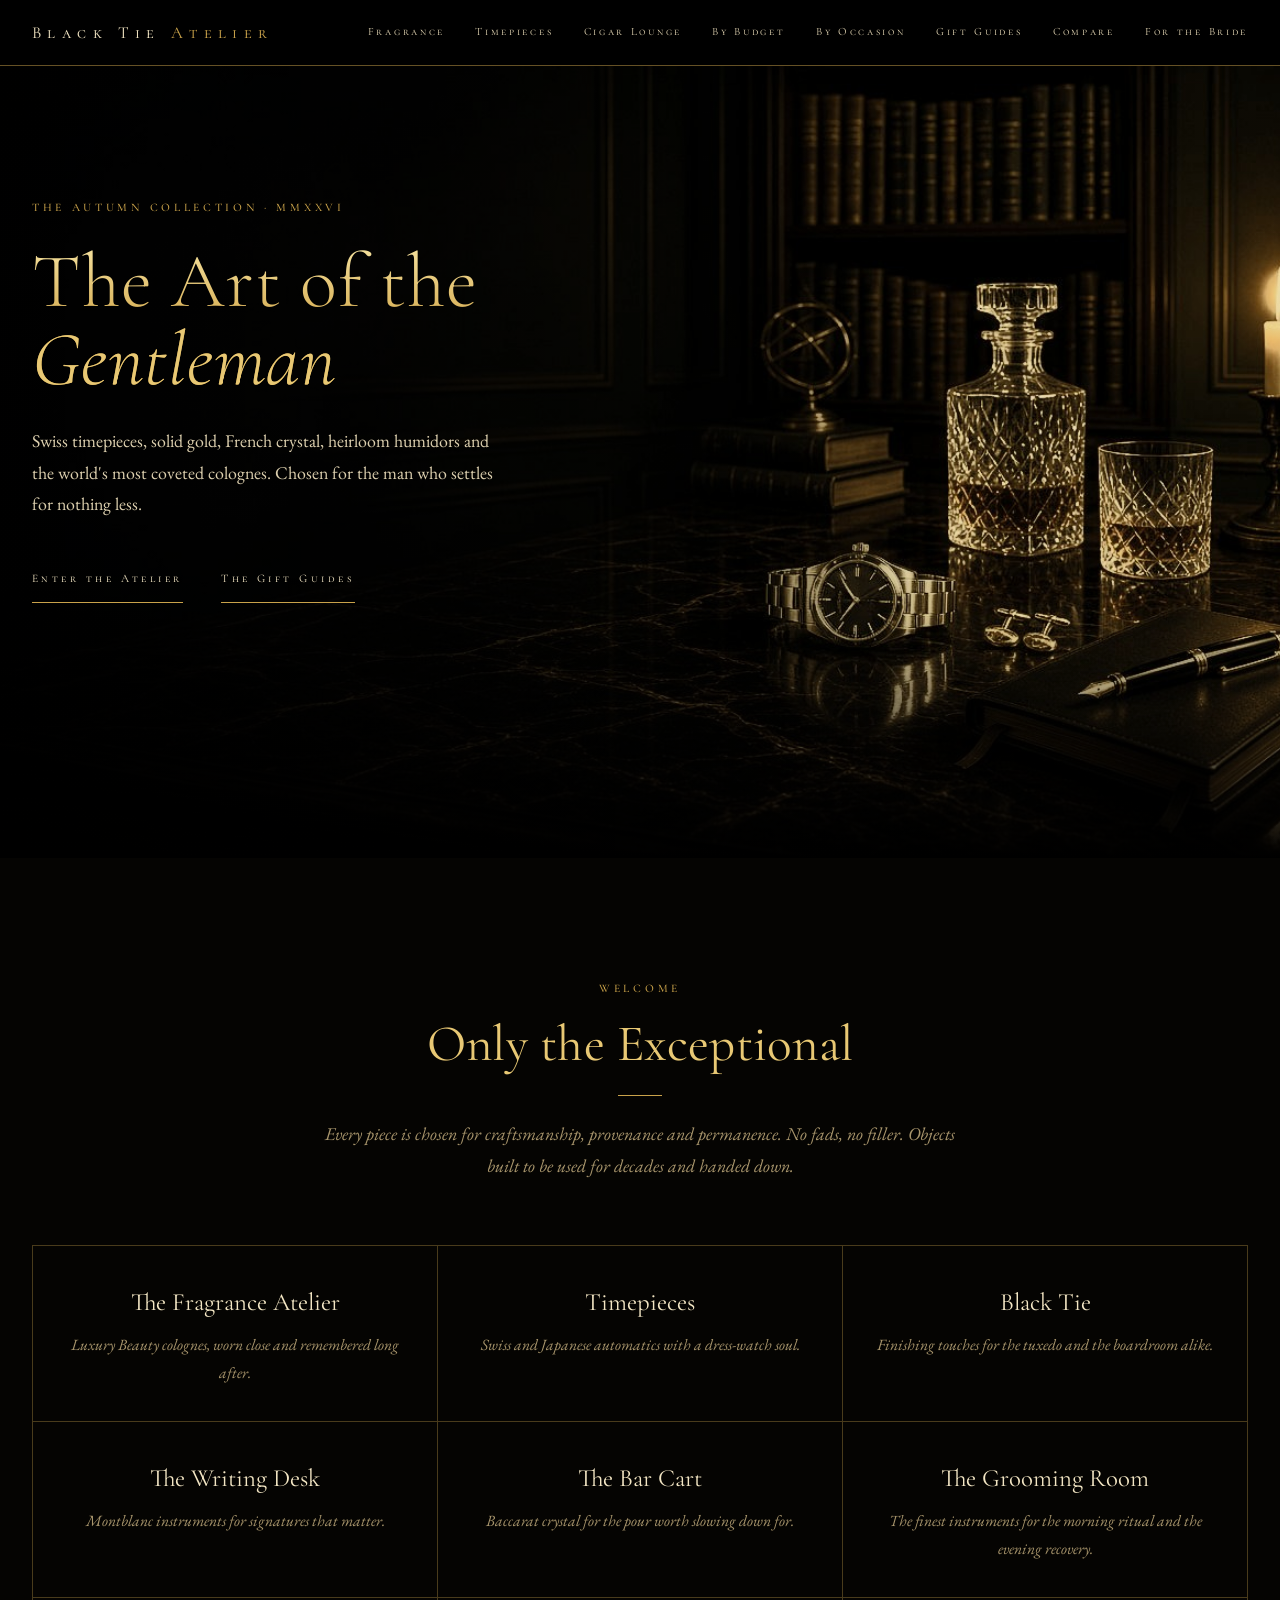
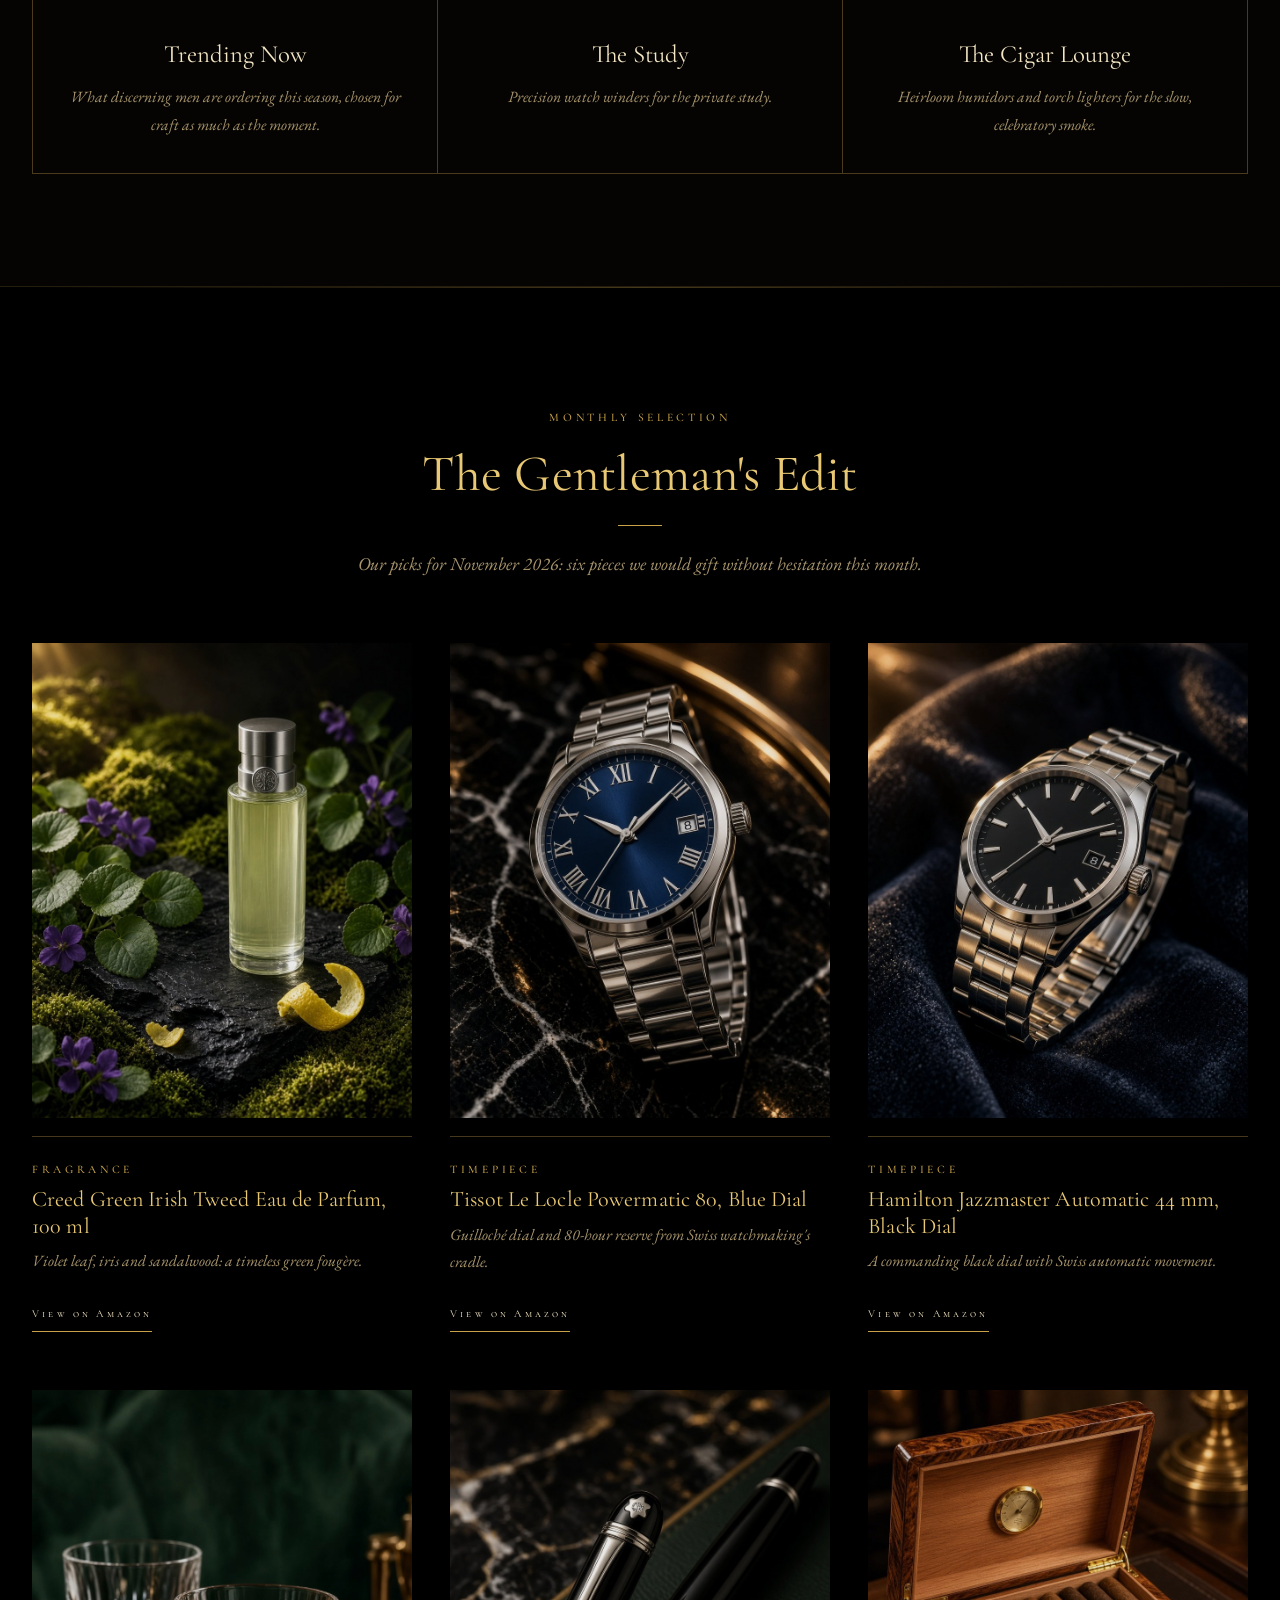
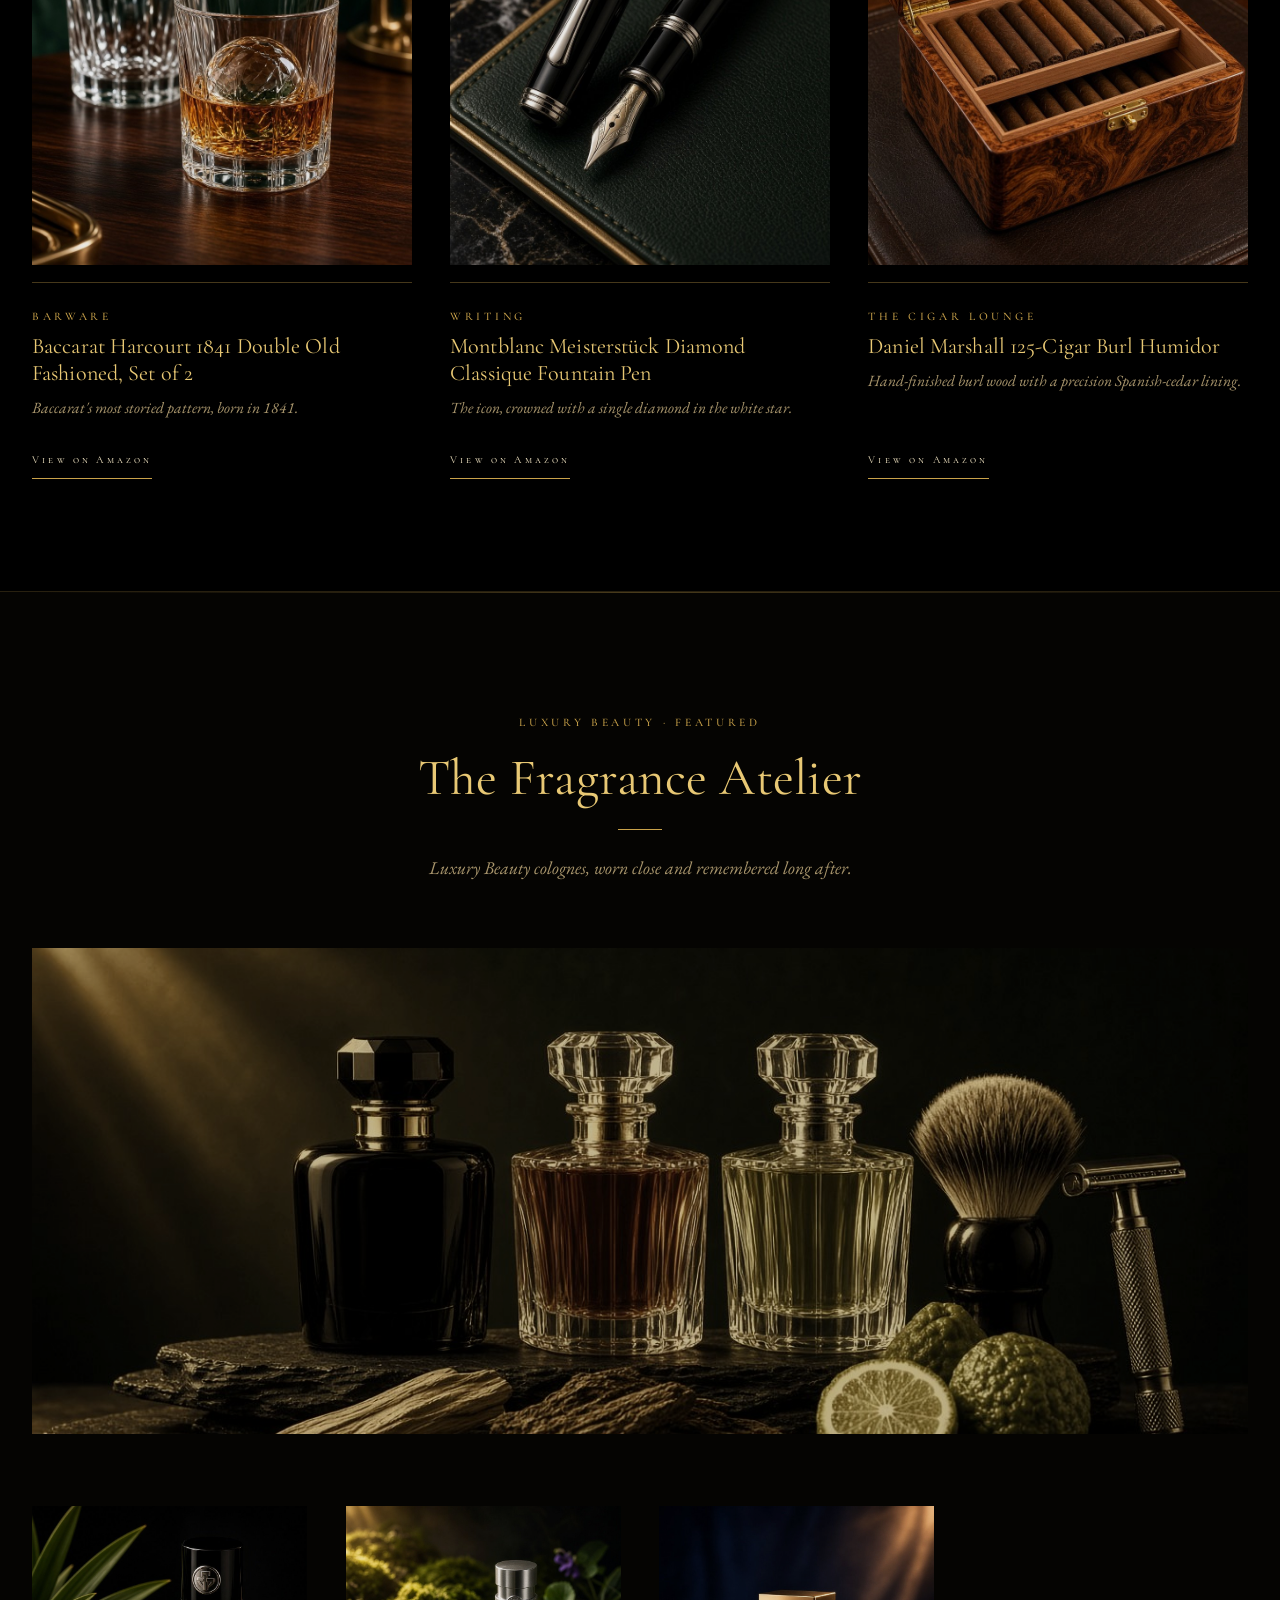
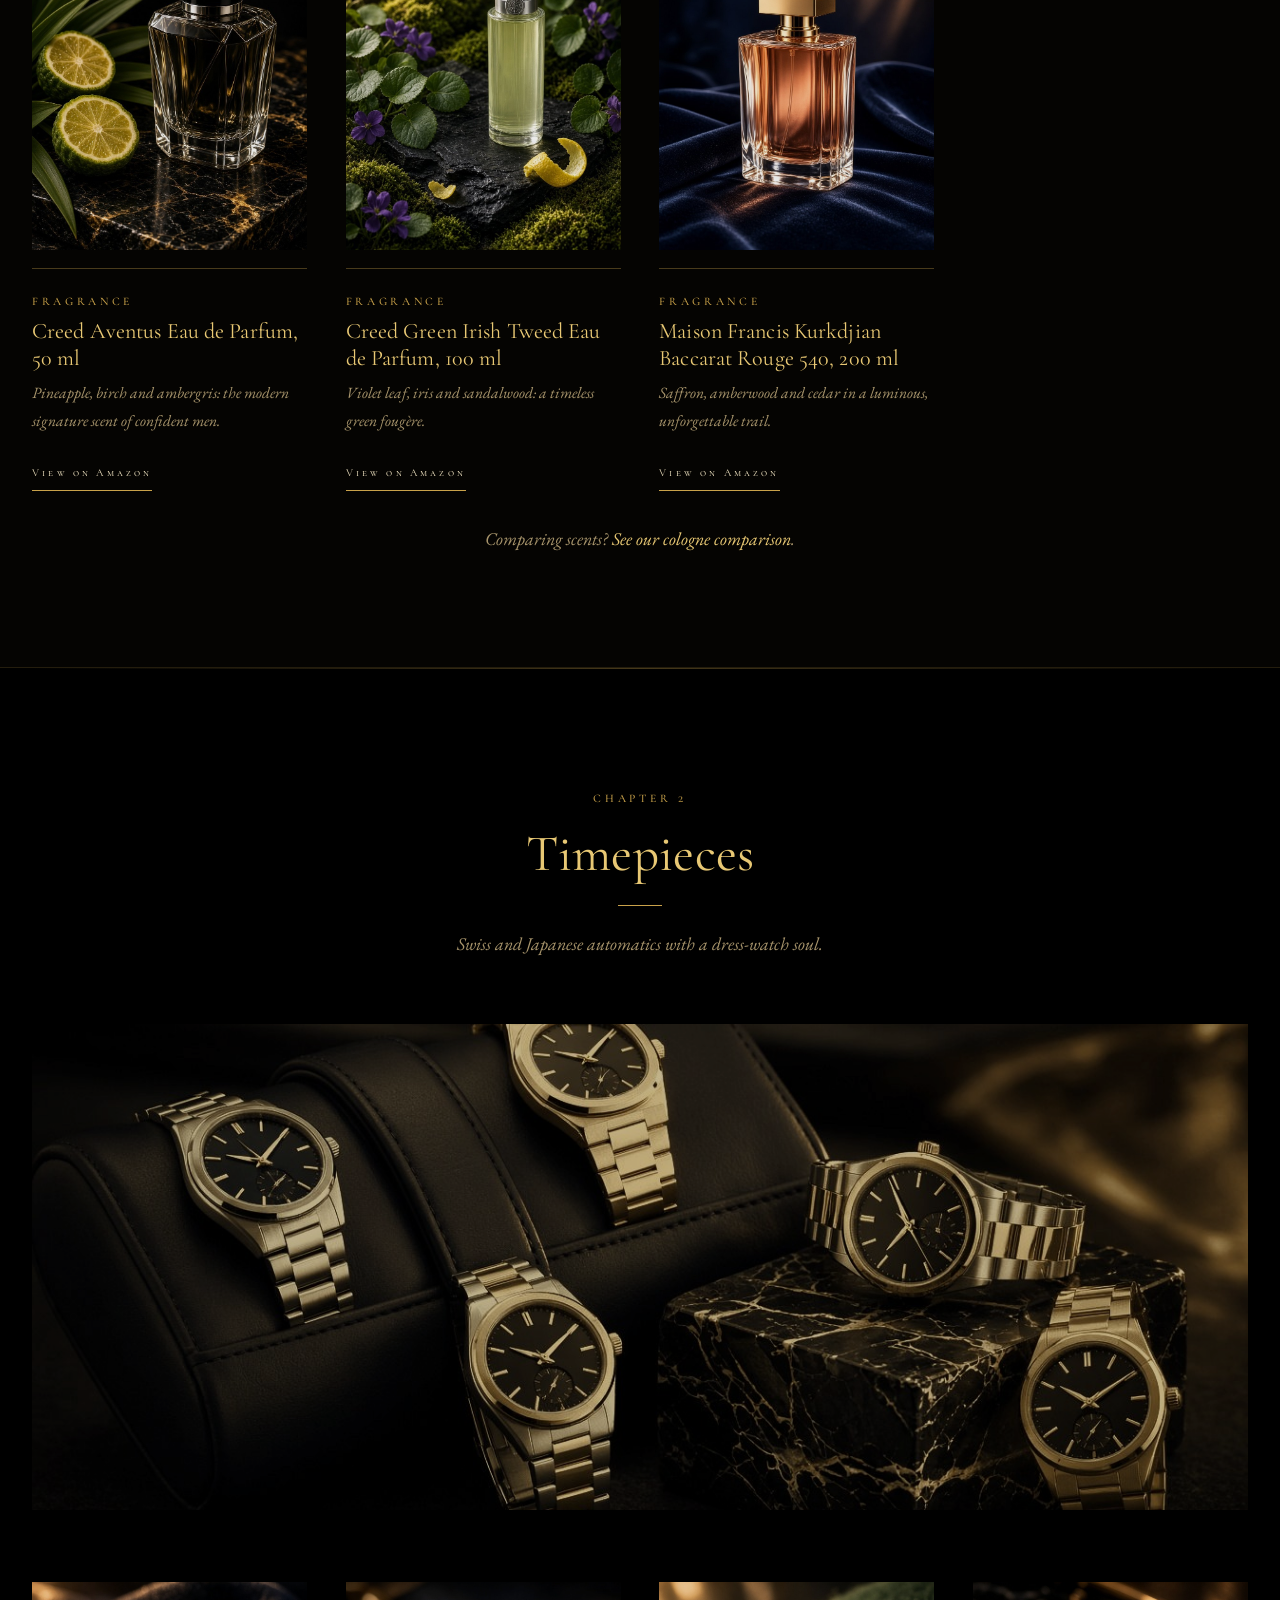
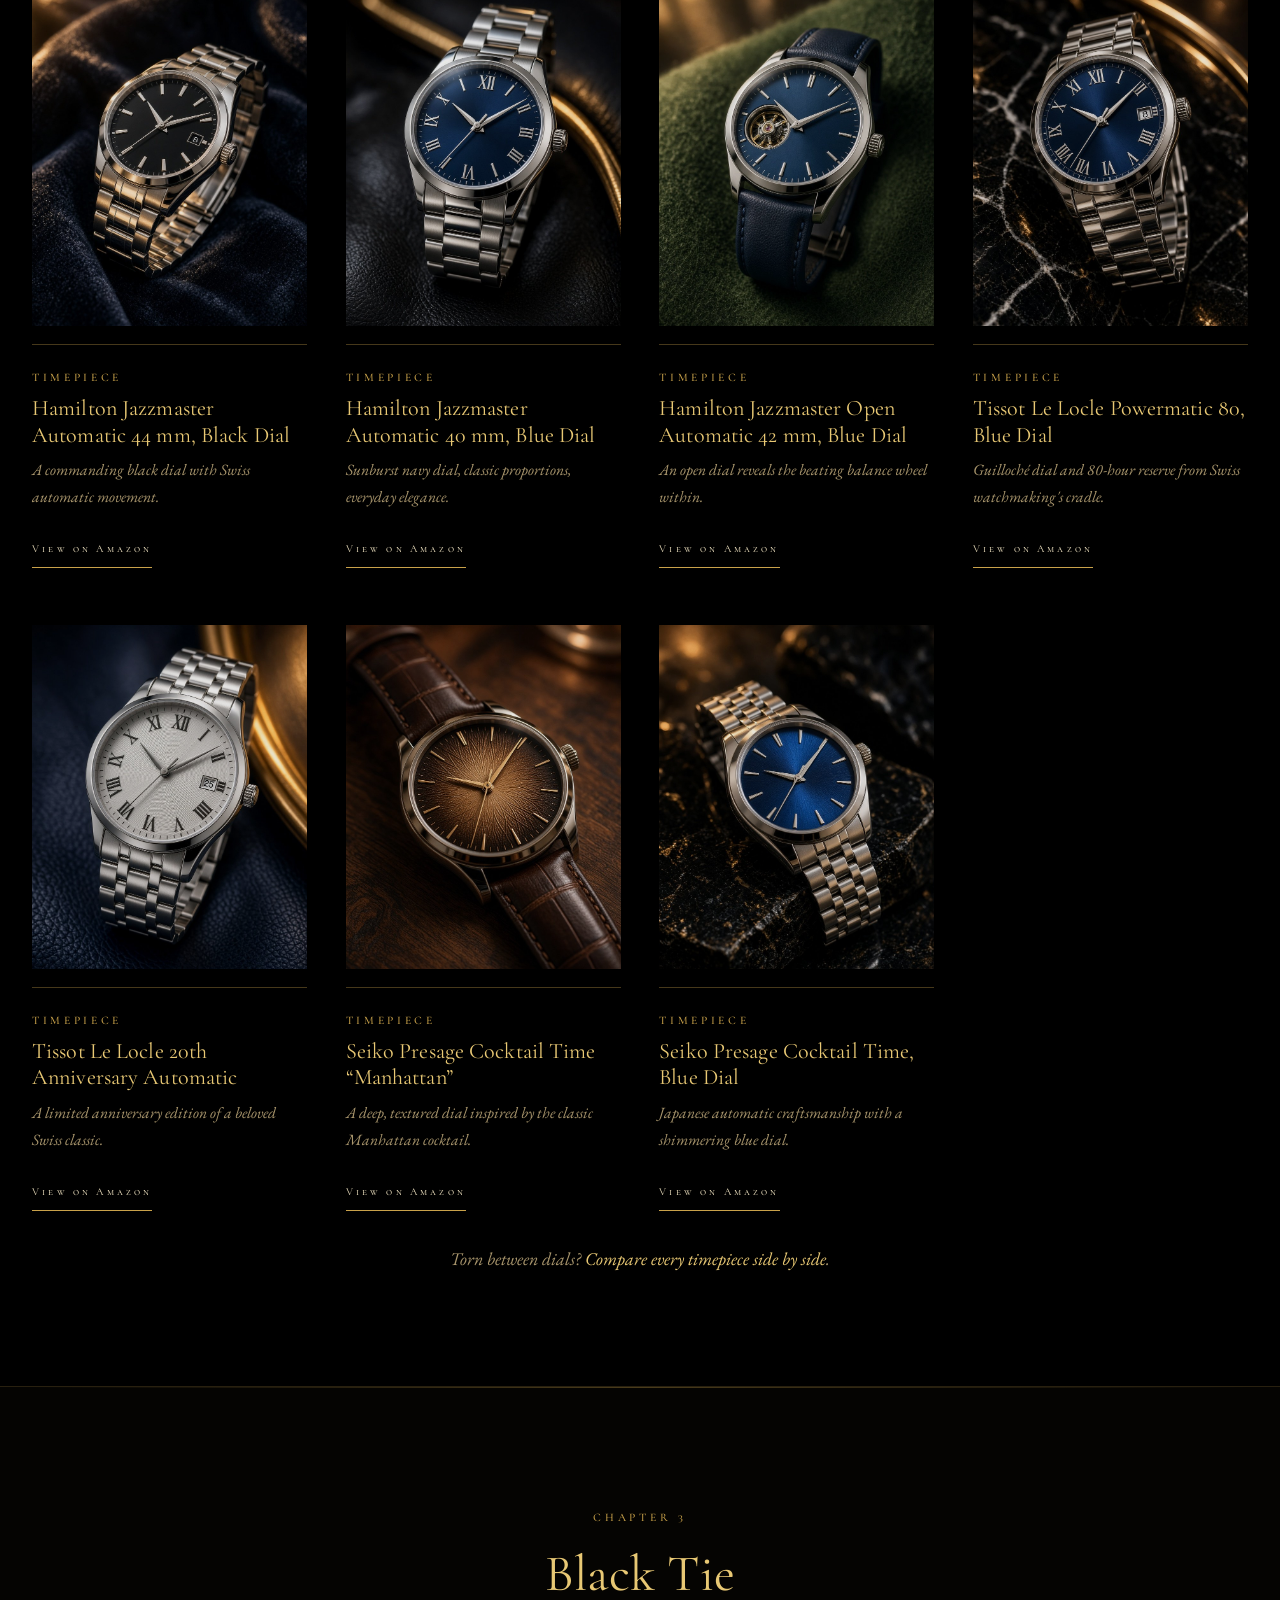
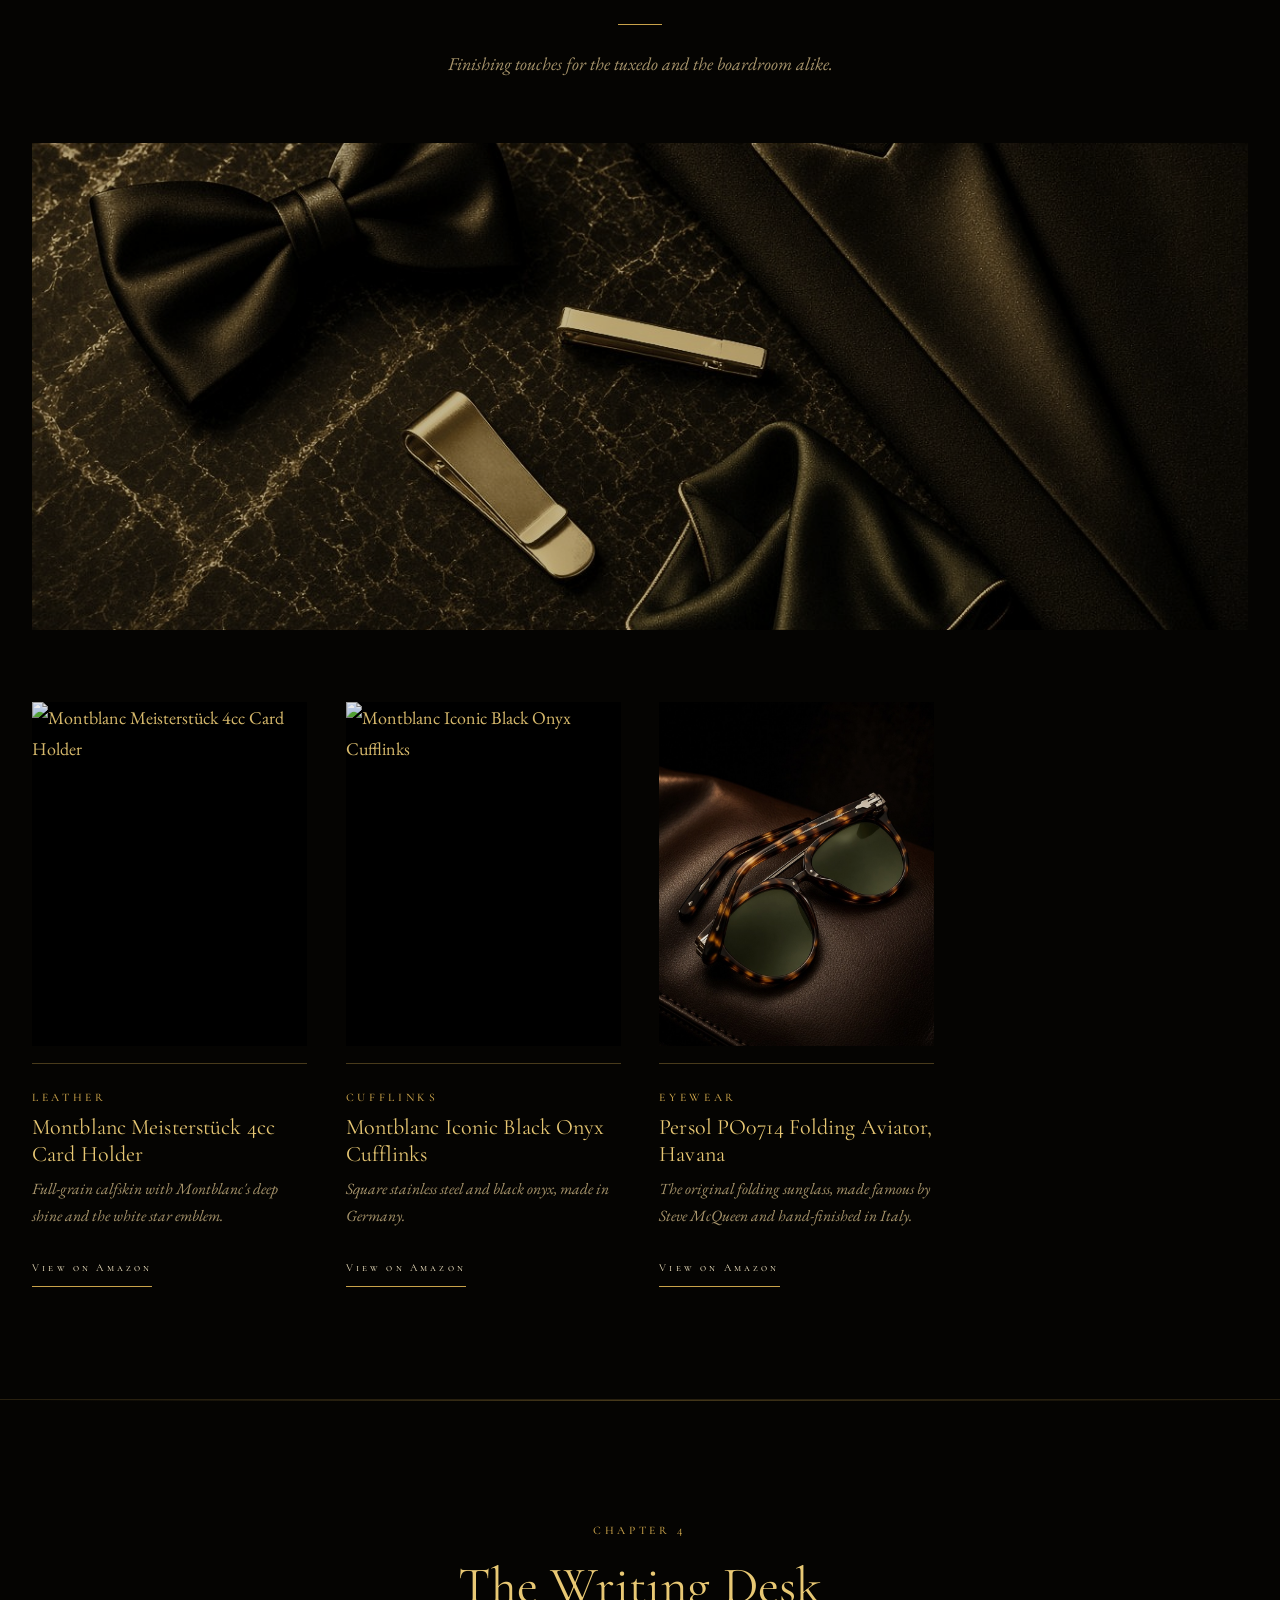
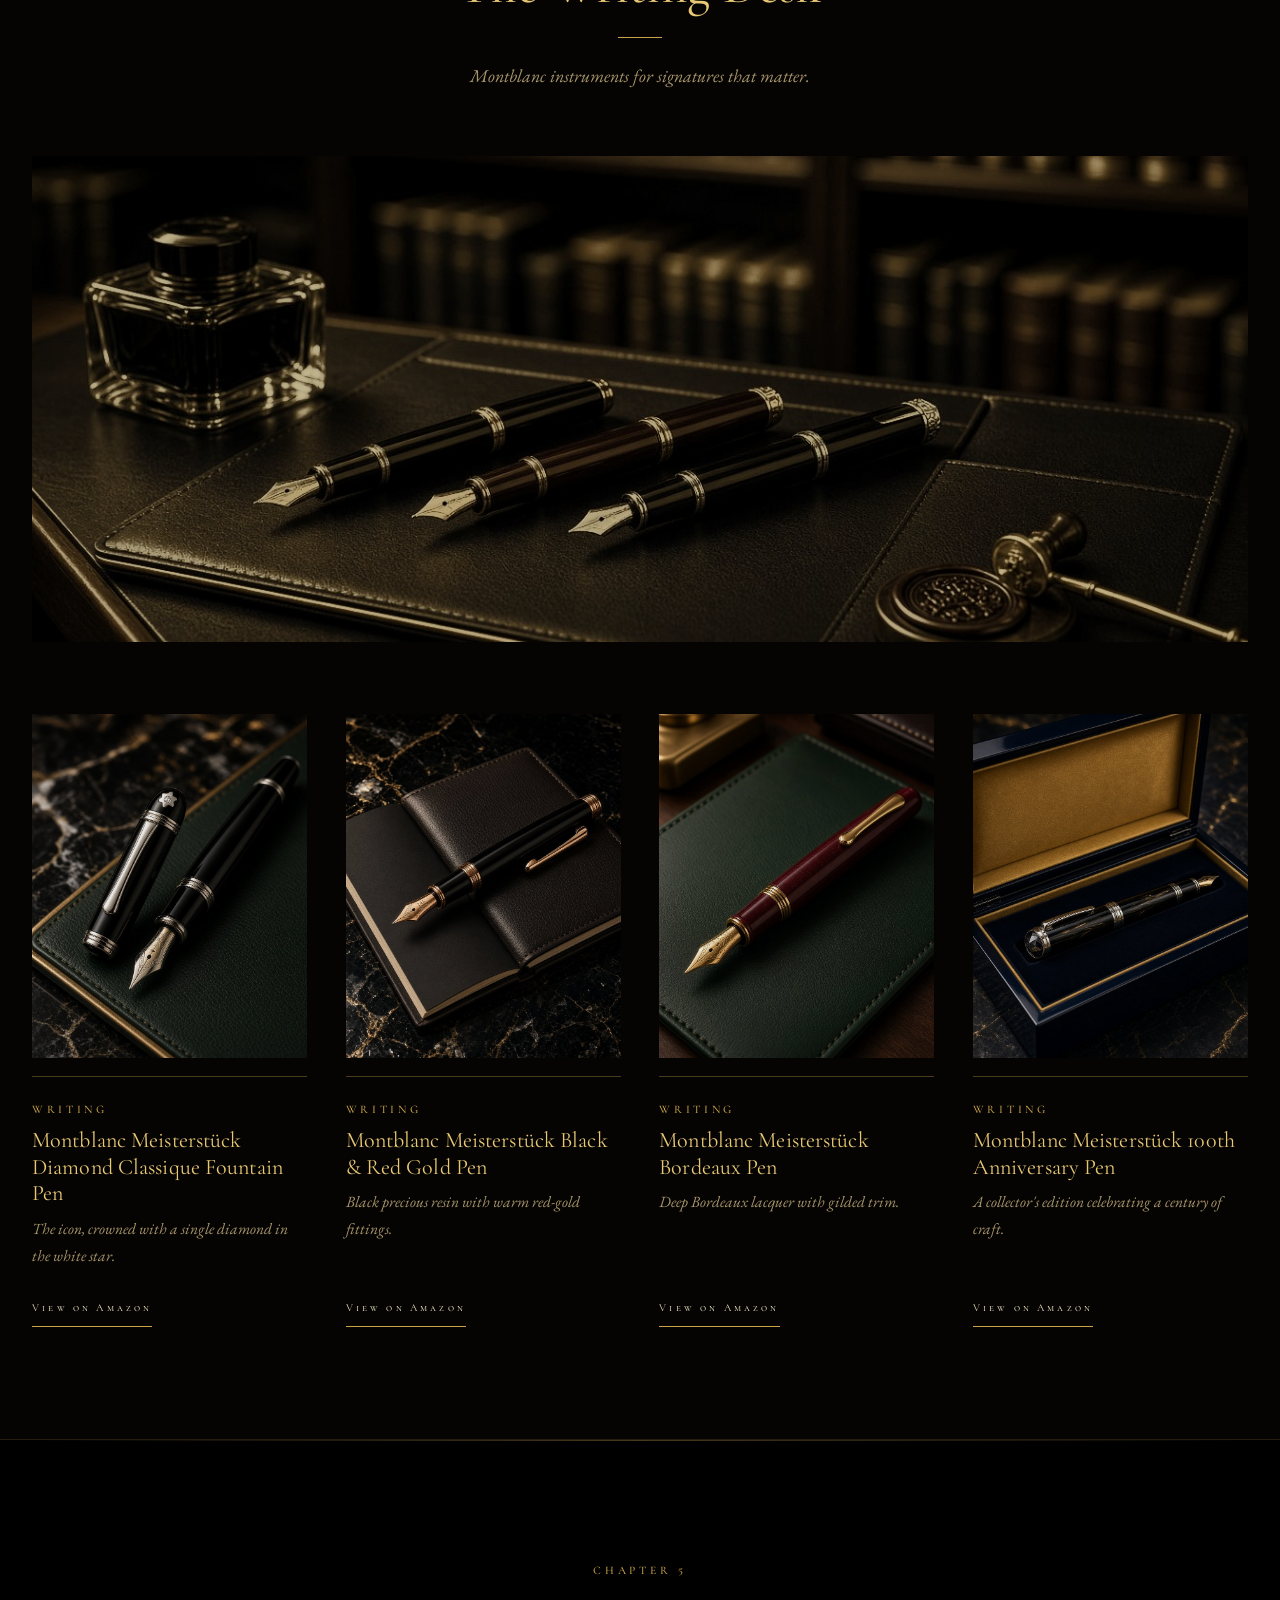
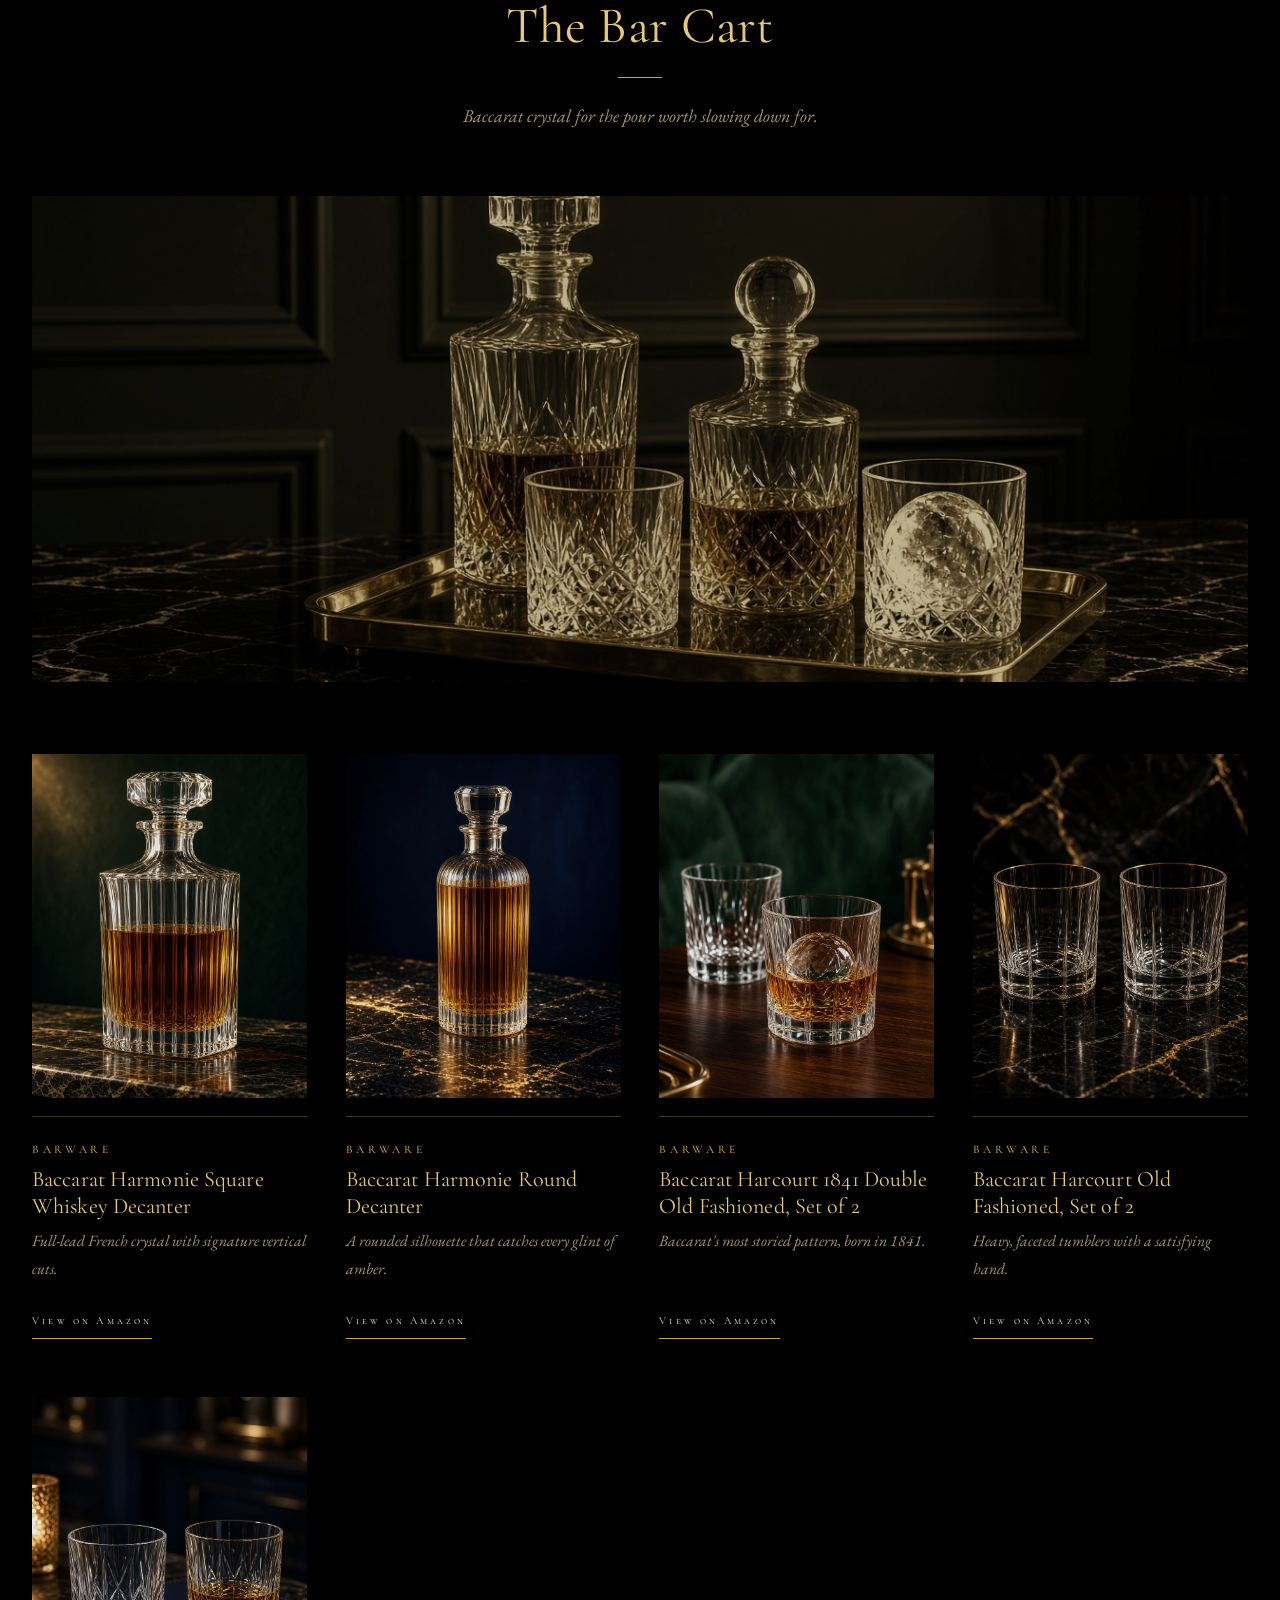
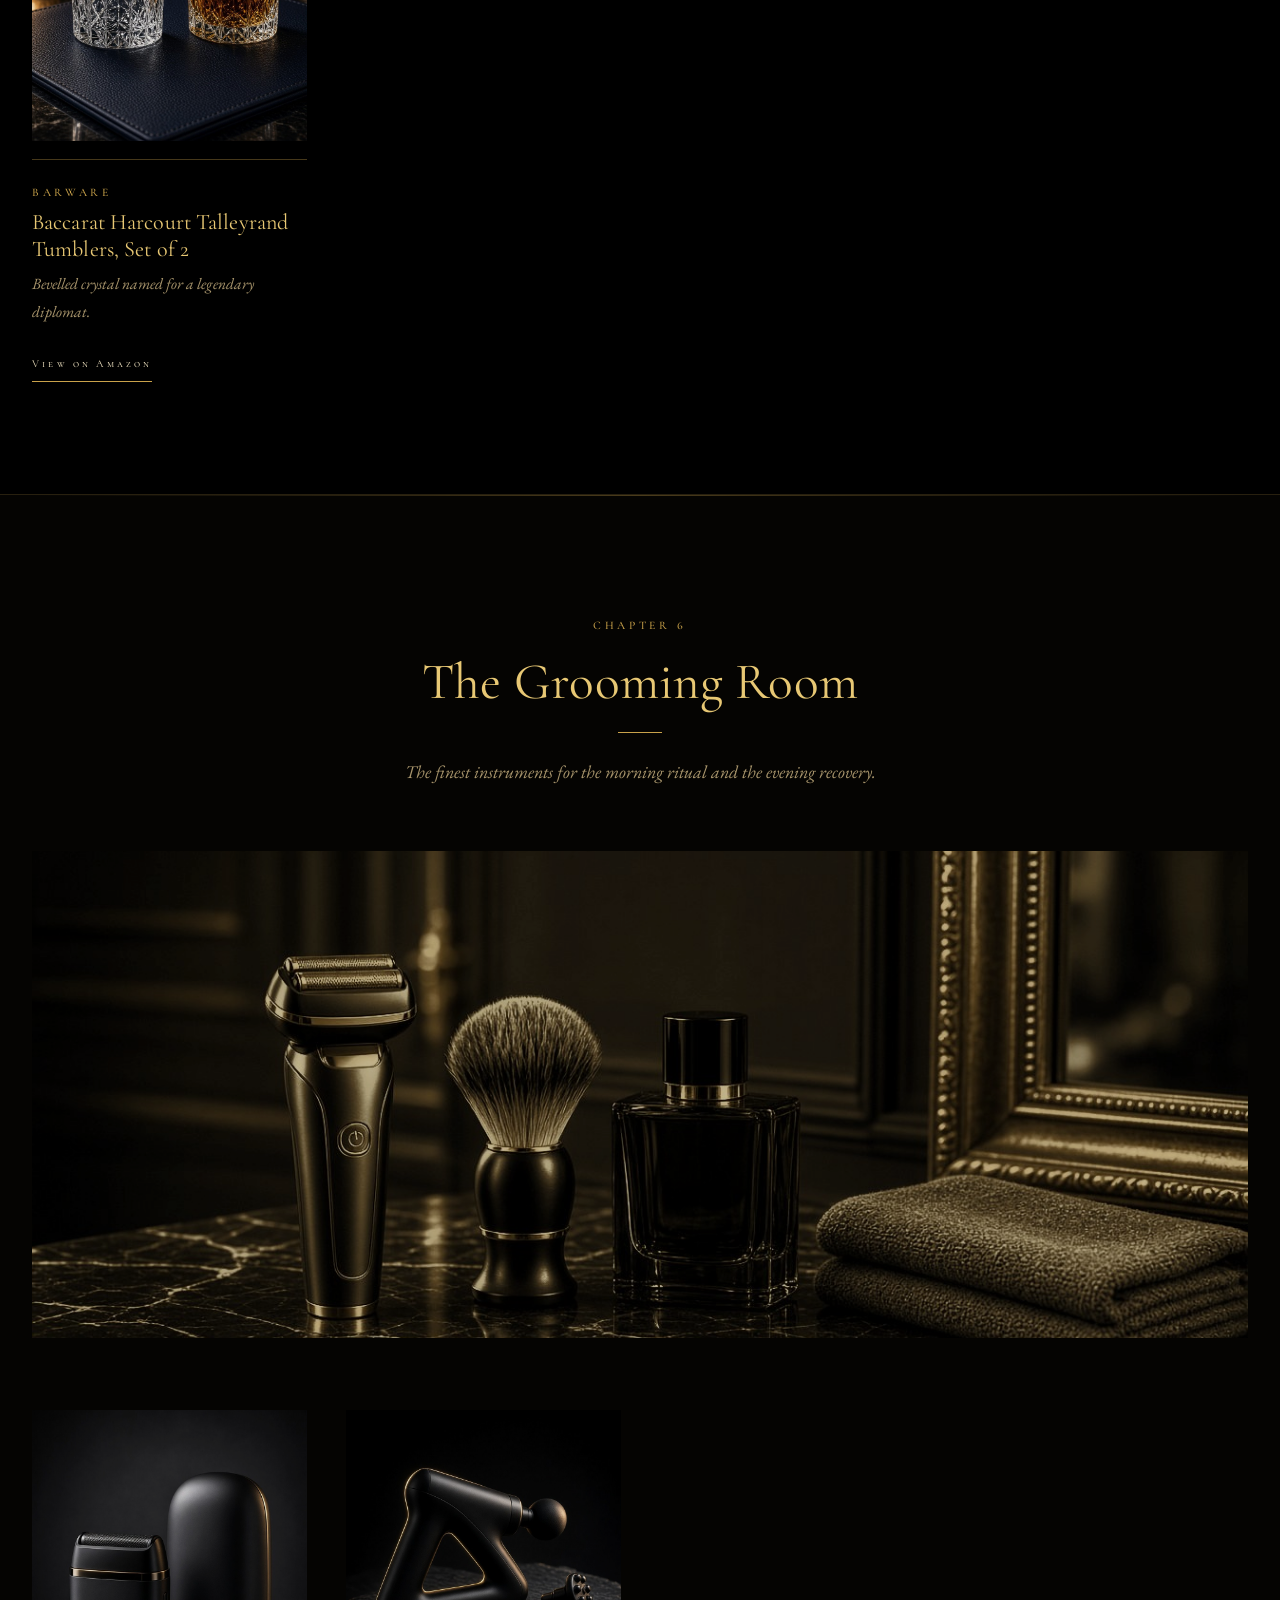
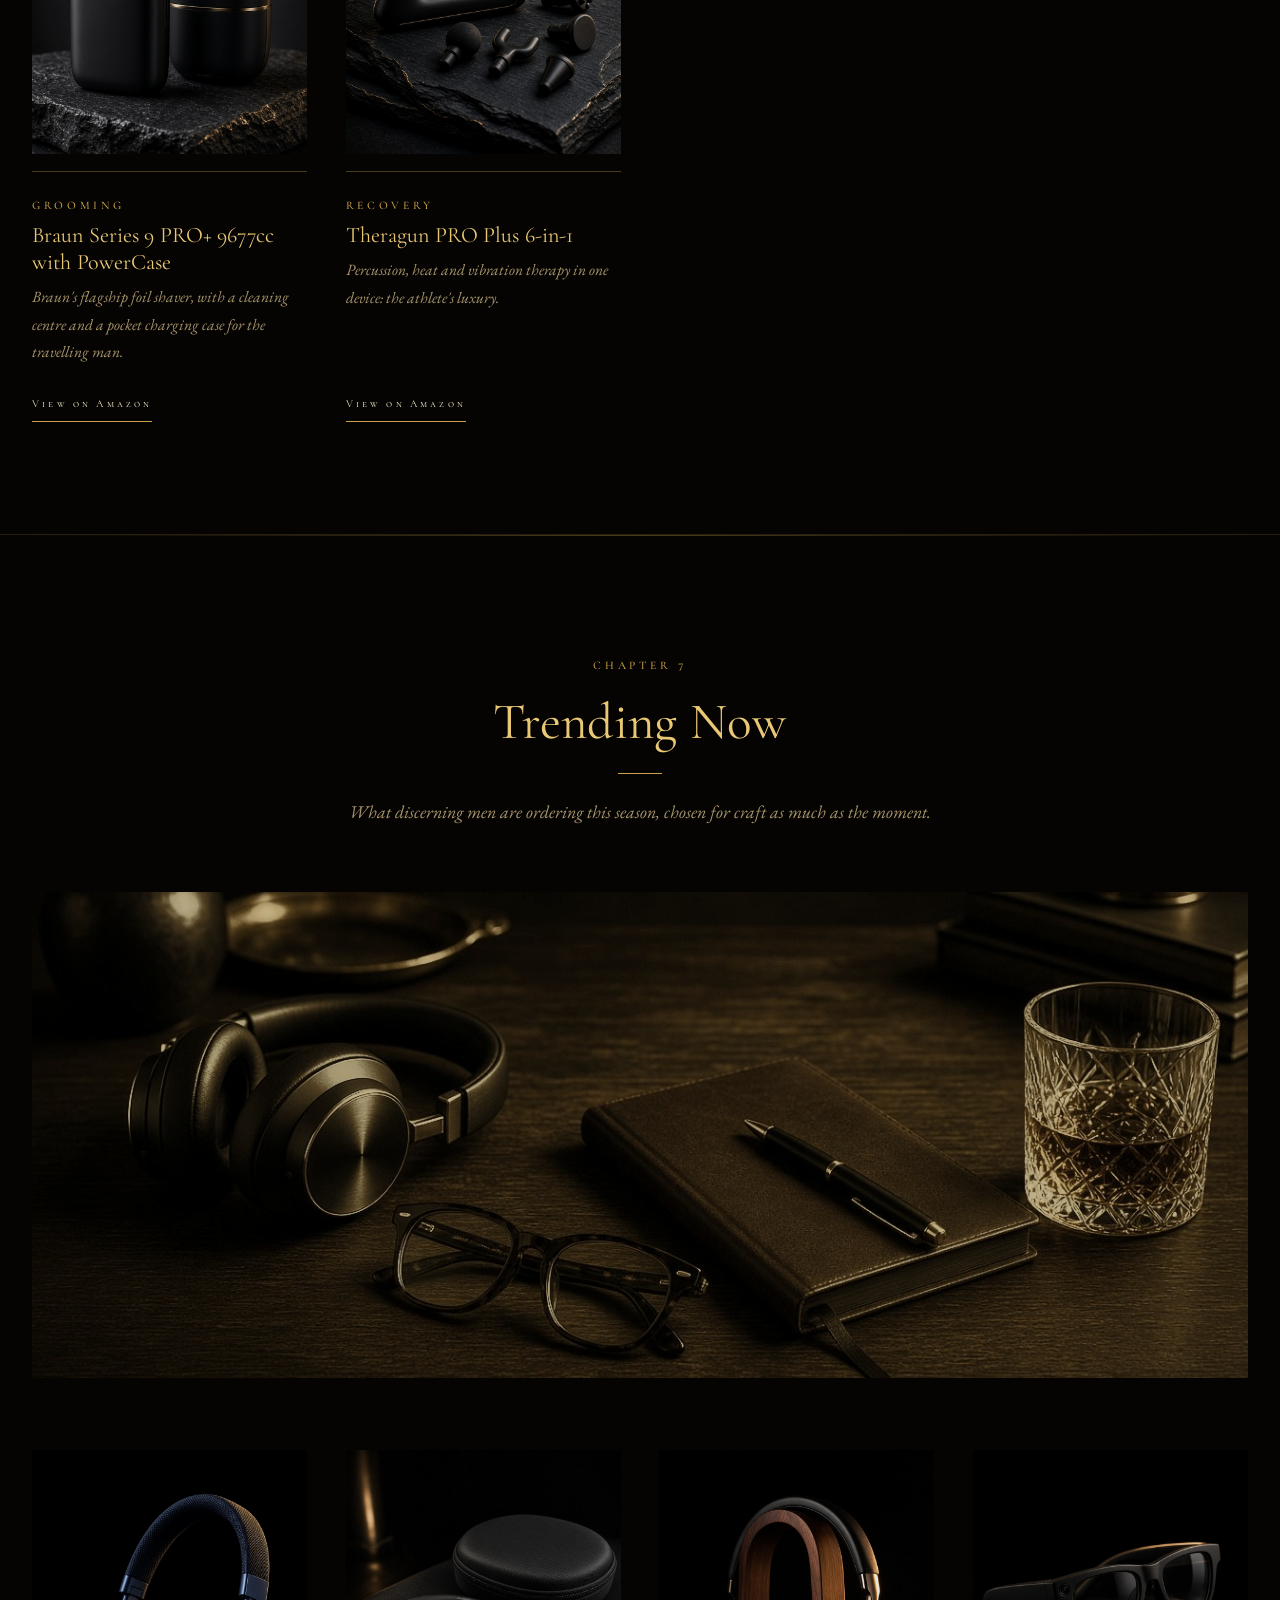
==== commit e7351f8f: "Update store pages" ====
--- a/index.html
+++ b/index.html
@@ -5,11 +5,11 @@
 <meta name="theme-color" content="#0d0e10"><link rel="preconnect" href="https://fonts.googleapis.com"><link rel="preconnect" href="https://fonts.gstatic.com" crossorigin><link href="https://fonts.googleapis.com/css2?family=Cormorant+Garamond:ital,wght@0,300;0,400;0,500;1,300;1,400&family=Cormorant+SC:wght@400;500&family=EB+Garamond:ital,wght@0,400;0,500;1,400&display=swap" rel="stylesheet"><link rel="stylesheet" href="style.css"></head><body>
 <header><div class="bar"><a class="logo" href="index.html">Black Tie <span>Atelier</span></a><nav><a href="index.html#atelier">Fragrance</a><a href="index.html#watches">Timepieces</a><a href="index.html#cigar">Cigar Lounge</a><a href="index.html#budget">By Budget</a><a href="index.html#occasion">By Occasion</a><a href="index.html#guides">Gift Guides</a><a href="compare-watches.html">Compare</a><a href="https://lulumoons.github.io/Enchanted-Veil/">For the Bride</a></nav></div></header>
 <div class="hero" style="background-image:url(assets/banners/hero.jpg)"><div class="in"><span class="sc">The Autumn Collection · MMXXVI</span><h1>The Art of the<br><em>Gentleman</em></h1><p>Swiss timepieces, solid gold, French crystal, heirloom humidors and the world's most coveted colognes. Chosen for the man who settles for nothing less.</p><p><a class="btn" href="#atelier">Enter the Atelier</a><a class="btn" href="#guides">The Gift Guides</a></p></div></div>
-<section id="intro" class="navy"><div class="wrap"><div class="head"><span class="sc">Welcome</span><h2>Only the Exceptional</h2><div class="rule"></div><p>Every piece is chosen for craftsmanship, provenance and permanence. No fads, no filler. Objects built to be used for decades and handed down.</p></div><div class="tiles t3"><a class="tile" href="#atelier"><b>The Fragrance Atelier</b><span>Luxury Beauty colognes, worn close and remembered long after.</span></a><a class="tile" href="#watches"><b>Timepieces</b><span>Swiss and Japanese automatics with a dress-watch soul.</span></a><a class="tile" href="#jewels"><b>Fine Jewels</b><span>Solid 14k gold, onyx and black diamond, made to be inherited.</span></a><a class="tile" href="#blacktie"><b>Black Tie</b><span>Finishing touches for the tuxedo and the boardroom alike.</span></a><a class="tile" href="#pens"><b>The Writing Desk</b><span>Montblanc instruments for signatures that matter.</span></a><a class="tile" href="#bar"><b>The Bar Cart</b><span>Baccarat crystal for the pour worth slowing down for.</span></a><a class="tile" href="#grooming"><b>The Grooming Room</b><span>The finest instruments for the morning ritual and the evening recovery.</span></a><a class="tile" href="#trending"><b>Trending Now</b><span>What discerning men are ordering this season, chosen for craft as much as the moment.</span></a><a class="tile" href="#study"><b>The Study</b><span>Precision watch winders for the private study.</span></a><a class="tile" href="#cigar"><b>The Cigar Lounge</b><span>Heirloom humidors and torch lighters for the slow, celebratory smoke.</span></a></div></div></section>
+<section id="intro" class="navy"><div class="wrap"><div class="head"><span class="sc">Welcome</span><h2>Only the Exceptional</h2><div class="rule"></div><p>Every piece is chosen for craftsmanship, provenance and permanence. No fads, no filler. Objects built to be used for decades and handed down.</p></div><div class="tiles t3"><a class="tile" href="#atelier"><b>The Fragrance Atelier</b><span>Luxury Beauty colognes, worn close and remembered long after.</span></a><a class="tile" href="#watches"><b>Timepieces</b><span>Swiss and Japanese automatics with a dress-watch soul.</span></a><a class="tile" href="#blacktie"><b>Black Tie</b><span>Finishing touches for the tuxedo and the boardroom alike.</span></a><a class="tile" href="#pens"><b>The Writing Desk</b><span>Montblanc instruments for signatures that matter.</span></a><a class="tile" href="#bar"><b>The Bar Cart</b><span>Baccarat crystal for the pour worth slowing down for.</span></a><a class="tile" href="#grooming"><b>The Grooming Room</b><span>The finest instruments for the morning ritual and the evening recovery.</span></a><a class="tile" href="#trending"><b>Trending Now</b><span>What discerning men are ordering this season, chosen for craft as much as the moment.</span></a><a class="tile" href="#study"><b>The Study</b><span>Precision watch winders for the private study.</span></a><a class="tile" href="#cigar"><b>The Cigar Lounge</b><span>Heirloom humidors and torch lighters for the slow, celebratory smoke.</span></a></div></div></section>
 <section id="edit" class=""><div class="wrap"><div class="head"><span class="sc">Monthly Selection</span><h2>The Gentleman's Edit</h2><div class="rule"></div><p>Our picks for November 2026: six pieces we would gift without hesitation this month.</p></div><div class="grid"><article class="card"><a class="ph" data-asin="B079WWWBQN" href="https://www.amazon.com/dp/B079WWWBQN?tag=enchantedveil-20" target="_blank" rel="sponsored noopener"><img src="assets/products/B079WWWBQN.jpg" alt="Creed Green Irish Tweed Eau de Parfum, 100 ml" loading="lazy"></a>
 <div class="cb"><span class="sc">Fragrance</span><h3>Creed Green Irish Tweed Eau de Parfum, 100 ml</h3><p>Violet leaf, iris and sandalwood: a timeless green fougère.</p><a class="btn" data-asin="B079WWWBQN" href="https://www.amazon.com/dp/B079WWWBQN?tag=enchantedveil-20" target="_blank" rel="sponsored noopener">View on Amazon</a></div></article><article class="card"><a class="ph" data-asin="B09FYGBDF1" href="https://www.amazon.com/dp/B09FYGBDF1?tag=enchantedveil-20" target="_blank" rel="sponsored noopener"><img src="assets/products/B09FYGBDF1.jpg" alt="Tissot Le Locle Powermatic 80, Blue Dial" loading="lazy"></a>
-<div class="cb"><span class="sc">Timepiece</span><h3>Tissot Le Locle Powermatic 80, Blue Dial</h3><p>Guilloché dial and 80-hour reserve from Swiss watchmaking&#x27;s cradle.</p><a class="btn" data-asin="B09FYGBDF1" href="https://www.amazon.com/dp/B09FYGBDF1?tag=enchantedveil-20" target="_blank" rel="sponsored noopener">View on Amazon</a></div></article><article class="card"><a class="ph" data-asin="B0CR1HQW1B" href="https://www.amazon.com/dp/B0CR1HQW1B?tag=enchantedveil-20" target="_blank" rel="sponsored noopener"><img src="assets/products/B0CR1HQW1B.jpg" alt="14K Gold Black Onyx Signet Ring" loading="lazy"></a>
-<div class="cb"><span class="sc">Fine Jewelry</span><h3>14K Gold Black Onyx Signet Ring</h3><p>Polished solid gold framing a deep black onyx face.</p><a class="btn" data-asin="B0CR1HQW1B" href="https://www.amazon.com/dp/B0CR1HQW1B?tag=enchantedveil-20" target="_blank" rel="sponsored noopener">View on Amazon</a></div></article><article class="card"><a class="ph" data-asin="B07D2JZG5S" href="https://www.amazon.com/dp/B07D2JZG5S?tag=enchantedveil-20" target="_blank" rel="sponsored noopener"><img src="assets/products/B07D2JZG5S.jpg" alt="Baccarat Harcourt 1841 Double Old Fashioned, Set of 2" loading="lazy"></a>
+<div class="cb"><span class="sc">Timepiece</span><h3>Tissot Le Locle Powermatic 80, Blue Dial</h3><p>Guilloché dial and 80-hour reserve from Swiss watchmaking&#x27;s cradle.</p><a class="btn" data-asin="B09FYGBDF1" href="https://www.amazon.com/dp/B09FYGBDF1?tag=enchantedveil-20" target="_blank" rel="sponsored noopener">View on Amazon</a></div></article><article class="card"><a class="ph" data-asin="B01CHW8OE2" href="https://www.amazon.com/dp/B01CHW8OE2?tag=enchantedveil-20" target="_blank" rel="sponsored noopener"><img src="assets/products/B01CHW8OE2.jpg" alt="Hamilton Jazzmaster Automatic 44 mm, Black Dial" loading="lazy"></a>
+<div class="cb"><span class="sc">Timepiece</span><h3>Hamilton Jazzmaster Automatic 44 mm, Black Dial</h3><p>A commanding black dial with Swiss automatic movement.</p><a class="btn" data-asin="B01CHW8OE2" href="https://www.amazon.com/dp/B01CHW8OE2?tag=enchantedveil-20" target="_blank" rel="sponsored noopener">View on Amazon</a></div></article><article class="card"><a class="ph" data-asin="B07D2JZG5S" href="https://www.amazon.com/dp/B07D2JZG5S?tag=enchantedveil-20" target="_blank" rel="sponsored noopener"><img src="assets/products/B07D2JZG5S.jpg" alt="Baccarat Harcourt 1841 Double Old Fashioned, Set of 2" loading="lazy"></a>
 <div class="cb"><span class="sc">Barware</span><h3>Baccarat Harcourt 1841 Double Old Fashioned, Set of 2</h3><p>Baccarat&#x27;s most storied pattern, born in 1841.</p><a class="btn" data-asin="B07D2JZG5S" href="https://www.amazon.com/dp/B07D2JZG5S?tag=enchantedveil-20" target="_blank" rel="sponsored noopener">View on Amazon</a></div></article><article class="card"><a class="ph" data-asin="B0058NTJDS" href="https://www.amazon.com/dp/B0058NTJDS?tag=enchantedveil-20" target="_blank" rel="sponsored noopener"><img src="assets/products/B0058NTJDS.jpg" alt="Montblanc Meisterstück Diamond Classique Fountain Pen" loading="lazy"></a>
 <div class="cb"><span class="sc">Writing</span><h3>Montblanc Meisterstück Diamond Classique Fountain Pen</h3><p>The icon, crowned with a single diamond in the white star.</p><a class="btn" data-asin="B0058NTJDS" href="https://www.amazon.com/dp/B0058NTJDS?tag=enchantedveil-20" target="_blank" rel="sponsored noopener">View on Amazon</a></div></article><article class="card"><a class="ph" data-asin="B06XVHDW7P" href="https://www.amazon.com/dp/B06XVHDW7P?tag=enchantedveil-20" target="_blank" rel="sponsored noopener"><img src="assets/products/B06XVHDW7P.jpg" alt="Daniel Marshall 125-Cigar Burl Humidor" loading="lazy"></a>
 <div class="cb"><span class="sc">The Cigar Lounge</span><h3>Daniel Marshall 125-Cigar Burl Humidor</h3><p>Hand-finished burl wood with a precision Spanish-cedar lining.</p><a class="btn" data-asin="B06XVHDW7P" href="https://www.amazon.com/dp/B06XVHDW7P?tag=enchantedveil-20" target="_blank" rel="sponsored noopener">View on Amazon</a></div></article></div></div></section>
@@ -25,54 +25,44 @@
 <div class="cb"><span class="sc">Timepiece</span><h3>Tissot Le Locle 20th Anniversary Automatic</h3><p>A limited anniversary edition of a beloved Swiss classic.</p><a class="btn" data-asin="B0CQTPMPXT" href="https://www.amazon.com/dp/B0CQTPMPXT?tag=enchantedveil-20" target="_blank" rel="sponsored noopener">View on Amazon</a></div></article><article class="card"><a class="ph" data-asin="B071FB8VVR" href="https://www.amazon.com/dp/B071FB8VVR?tag=enchantedveil-20" target="_blank" rel="sponsored noopener"><img src="assets/products/B071FB8VVR.jpg" alt="Seiko Presage Cocktail Time “Manhattan”" loading="lazy"></a>
 <div class="cb"><span class="sc">Timepiece</span><h3>Seiko Presage Cocktail Time “Manhattan”</h3><p>A deep, textured dial inspired by the classic Manhattan cocktail.</p><a class="btn" data-asin="B071FB8VVR" href="https://www.amazon.com/dp/B071FB8VVR?tag=enchantedveil-20" target="_blank" rel="sponsored noopener">View on Amazon</a></div></article><article class="card"><a class="ph" data-asin="B07979L8JB" href="https://www.amazon.com/dp/B07979L8JB?tag=enchantedveil-20" target="_blank" rel="sponsored noopener"><img src="assets/products/B07979L8JB.jpg" alt="Seiko Presage Cocktail Time, Blue Dial" loading="lazy"></a>
 <div class="cb"><span class="sc">Timepiece</span><h3>Seiko Presage Cocktail Time, Blue Dial</h3><p>Japanese automatic craftsmanship with a shimmering blue dial.</p><a class="btn" data-asin="B07979L8JB" href="https://www.amazon.com/dp/B07979L8JB?tag=enchantedveil-20" target="_blank" rel="sponsored noopener">View on Amazon</a></div></article></div><p class="note" style="margin-top:2rem">Torn between dials? <a href="compare-watches.html">Compare every timepiece side by side</a>.</p></div></section>
-<section id="jewels" class="navy"><div class="wrap"><div class="head"><span class="sc">Chapter 3</span><h2>Fine Jewels</h2><div class="rule"></div><p>Solid 14k gold, onyx and black diamond, made to be inherited.</p></div><figure class="banner"><img src="assets/banners/jewels.jpg" alt="Fine Jewels" loading="lazy"></figure><div class="grid"><article class="card"><a class="ph" data-asin="B0CR1HQW1B" href="https://www.amazon.com/dp/B0CR1HQW1B?tag=enchantedveil-20" target="_blank" rel="sponsored noopener"><img src="assets/products/B0CR1HQW1B.jpg" alt="14K Gold Black Onyx Signet Ring" loading="lazy"></a>
-<div class="cb"><span class="sc">Fine Jewelry</span><h3>14K Gold Black Onyx Signet Ring</h3><p>Polished solid gold framing a deep black onyx face.</p><a class="btn" data-asin="B0CR1HQW1B" href="https://www.amazon.com/dp/B0CR1HQW1B?tag=enchantedveil-20" target="_blank" rel="sponsored noopener">View on Amazon</a></div></article><article class="card"><a class="ph" data-asin="B079HYJ5NM" href="https://www.amazon.com/dp/B079HYJ5NM?tag=enchantedveil-20" target="_blank" rel="sponsored noopener"><img src="assets/products/B079HYJ5NM.jpg" alt="Majade 14K Gold Black Diamond Band" loading="lazy"></a>
-<div class="cb"><span class="sc">Fine Jewelry</span><h3>Majade 14K Gold Black Diamond Band</h3><p>A bold wedding band set with black diamonds.</p><a class="btn" data-asin="B079HYJ5NM" href="https://www.amazon.com/dp/B079HYJ5NM?tag=enchantedveil-20" target="_blank" rel="sponsored noopener">View on Amazon</a></div></article><article class="card"><a class="ph" data-asin="B0777R8YJX" href="https://www.amazon.com/dp/B0777R8YJX?tag=enchantedveil-20" target="_blank" rel="sponsored noopener"><img src="assets/products/B0777R8YJX.jpg" alt="14K Gold Cuban Link Bracelet, 5.5 mm" loading="lazy"></a>
-<div class="cb"><span class="sc">Fine Jewelry</span><h3>14K Gold Cuban Link Bracelet, 5.5 mm</h3><p>Solid gold links with a substantial, satisfying weight.</p><a class="btn" data-asin="B0777R8YJX" href="https://www.amazon.com/dp/B0777R8YJX?tag=enchantedveil-20" target="_blank" rel="sponsored noopener">View on Amazon</a></div></article><article class="card"><a class="ph" data-asin="B07YQ8J4TJ" href="https://www.amazon.com/dp/B07YQ8J4TJ?tag=enchantedveil-20" target="_blank" rel="sponsored noopener"><img src="assets/products/B07YQ8J4TJ.jpg" alt="Nuragold 14K Solid Gold Miami Cuban Bracelet, 6 mm" loading="lazy"></a>
-<div class="cb"><span class="sc">Fine Jewelry</span><h3>Nuragold 14K Solid Gold Miami Cuban Bracelet, 6 mm</h3><p>Hand-polished Miami Cuban links in solid yellow gold.</p><a class="btn" data-asin="B07YQ8J4TJ" href="https://www.amazon.com/dp/B07YQ8J4TJ?tag=enchantedveil-20" target="_blank" rel="sponsored noopener">View on Amazon</a></div></article></div></div></section>
-<section id="blacktie" class="forest"><div class="wrap"><div class="head"><span class="sc">Chapter 4</span><h2>Black Tie</h2><div class="rule"></div><p>Finishing touches for the tuxedo and the boardroom alike.</p></div><figure class="banner"><img src="assets/banners/blacktie.jpg" alt="Black Tie" loading="lazy"></figure><div class="grid"><article class="card"><a class="ph" data-asin="B081Y3K2BL" href="https://www.amazon.com/dp/B081Y3K2BL?tag=enchantedveil-20" target="_blank" rel="sponsored noopener"><img src="assets/products/B081Y3K2BL.jpg" alt="Sonia 14K Gold Octagon Cufflinks, 20 mm" loading="lazy"></a>
-<div class="cb"><span class="sc">Cufflinks</span><h3>Sonia 14K Gold Octagon Cufflinks, 20 mm</h3><p>Architectural octagons in solid gold for French cuffs.</p><a class="btn" data-asin="B081Y3K2BL" href="https://www.amazon.com/dp/B081Y3K2BL?tag=enchantedveil-20" target="_blank" rel="sponsored noopener">View on Amazon</a></div></article><article class="card"><a class="ph" data-asin="B081TM9789" href="https://www.amazon.com/dp/B081TM9789?tag=enchantedveil-20" target="_blank" rel="sponsored noopener"><img src="assets/products/B081TM9789.jpg" alt="Sonia 14K Gold Oval Cufflinks" loading="lazy"></a>
-<div class="cb"><span class="sc">Cufflinks</span><h3>Sonia 14K Gold Oval Cufflinks</h3><p>Solid 14k gold. Clean oval faces, unmistakable weight.</p><a class="btn" data-asin="B081TM9789" href="https://www.amazon.com/dp/B081TM9789?tag=enchantedveil-20" target="_blank" rel="sponsored noopener">View on Amazon</a></div></article><article class="card"><a class="ph" data-asin="B01N59DYUF" href="https://www.amazon.com/dp/B01N59DYUF?tag=enchantedveil-20" target="_blank" rel="sponsored noopener"><img src="assets/products/B01N59DYUF.jpg" alt="14K Gold Classic Tie Bar" loading="lazy"></a>
-<div class="cb"><span class="sc">Black Tie</span><h3>14K Gold Classic Tie Bar</h3><p>A slim bar of solid gold to anchor a silk tie.</p><a class="btn" data-asin="B01N59DYUF" href="https://www.amazon.com/dp/B01N59DYUF?tag=enchantedveil-20" target="_blank" rel="sponsored noopener">View on Amazon</a></div></article><article class="card"><a class="ph" data-asin="B07KN9TK1Y" href="https://www.amazon.com/dp/B07KN9TK1Y?tag=enchantedveil-20" target="_blank" rel="sponsored noopener"><img src="assets/products/B07KN9TK1Y.jpg" alt="FB Jewels 14K Gold Tie Bar" loading="lazy"></a>
-<div class="cb"><span class="sc">Black Tie</span><h3>FB Jewels 14K Gold Tie Bar</h3><p>Clean lines in polished gold for the well-dressed man.</p><a class="btn" data-asin="B07KN9TK1Y" href="https://www.amazon.com/dp/B07KN9TK1Y?tag=enchantedveil-20" target="_blank" rel="sponsored noopener">View on Amazon</a></div></article><article class="card"><a class="ph" data-asin="B075K68DWC" href="https://www.amazon.com/dp/B075K68DWC?tag=enchantedveil-20" target="_blank" rel="sponsored noopener"><img src="assets/products/B075K68DWC.jpg" alt="IceCarats 14K Gold Octagon Tie Tack" loading="lazy"></a>
-<div class="cb"><span class="sc">Black Tie</span><h3>IceCarats 14K Gold Octagon Tie Tack</h3><p>A discreet gold accent for lapel or tie.</p><a class="btn" data-asin="B075K68DWC" href="https://www.amazon.com/dp/B075K68DWC?tag=enchantedveil-20" target="_blank" rel="sponsored noopener">View on Amazon</a></div></article><article class="card"><a class="ph" data-asin="B081TLNW99" href="https://www.amazon.com/dp/B081TLNW99?tag=enchantedveil-20" target="_blank" rel="sponsored noopener"><img src="assets/products/B081TLNW99.jpg" alt="Sonia 14K Gold Money Clip &amp; Card Holder" loading="lazy"></a>
-<div class="cb"><span class="sc">Black Tie</span><h3>Sonia 14K Gold Money Clip &amp; Card Holder</h3><p>Solid gold, engineered for the inside breast pocket.</p><a class="btn" data-asin="B081TLNW99" href="https://www.amazon.com/dp/B081TLNW99?tag=enchantedveil-20" target="_blank" rel="sponsored noopener">View on Amazon</a></div></article><article class="card"><a class="ph" data-asin="B005G07GKG" href="https://www.amazon.com/dp/B005G07GKG?tag=enchantedveil-20" target="_blank" rel="sponsored noopener"><img src="assets/products/B005G07GKG.jpg" alt="Persol PO0714 Folding Aviator, Havana" loading="lazy"></a>
+<section id="blacktie" class="navy"><div class="wrap"><div class="head"><span class="sc">Chapter 3</span><h2>Black Tie</h2><div class="rule"></div><p>Finishing touches for the tuxedo and the boardroom alike.</p></div><figure class="banner"><img src="assets/banners/blacktie.jpg" alt="Black Tie" loading="lazy"></figure><div class="grid"><article class="card"><a class="ph" data-asin="B006QX3TBC" href="https://www.amazon.com/dp/B006QX3TBC?tag=enchantedveil-20" target="_blank" rel="sponsored noopener"><img src="assets/products/B006QX3TBC.jpg" alt="Montblanc Meisterstück 4cc Card Holder" loading="lazy"></a>
+<div class="cb"><span class="sc">Leather</span><h3>Montblanc Meisterstück 4cc Card Holder</h3><p>Full-grain calfskin with Montblanc&#x27;s deep shine and the white star emblem.</p><a class="btn" data-asin="B006QX3TBC" href="https://www.amazon.com/dp/B006QX3TBC?tag=enchantedveil-20" target="_blank" rel="sponsored noopener">View on Amazon</a></div></article><article class="card"><a class="ph" data-asin="B00RN6HNFY" href="https://www.amazon.com/dp/B00RN6HNFY?tag=enchantedveil-20" target="_blank" rel="sponsored noopener"><img src="assets/products/B00RN6HNFY.jpg" alt="Montblanc Iconic Black Onyx Cufflinks" loading="lazy"></a>
+<div class="cb"><span class="sc">Cufflinks</span><h3>Montblanc Iconic Black Onyx Cufflinks</h3><p>Square stainless steel and black onyx, made in Germany.</p><a class="btn" data-asin="B00RN6HNFY" href="https://www.amazon.com/dp/B00RN6HNFY?tag=enchantedveil-20" target="_blank" rel="sponsored noopener">View on Amazon</a></div></article><article class="card"><a class="ph" data-asin="B005G07GKG" href="https://www.amazon.com/dp/B005G07GKG?tag=enchantedveil-20" target="_blank" rel="sponsored noopener"><img src="assets/products/B005G07GKG.jpg" alt="Persol PO0714 Folding Aviator, Havana" loading="lazy"></a>
 <div class="cb"><span class="sc">Eyewear</span><h3>Persol PO0714 Folding Aviator, Havana</h3><p>The original folding sunglass, made famous by Steve McQueen and hand-finished in Italy.</p><a class="btn" data-asin="B005G07GKG" href="https://www.amazon.com/dp/B005G07GKG?tag=enchantedveil-20" target="_blank" rel="sponsored noopener">View on Amazon</a></div></article></div></div></section>
-<section id="pens" class=""><div class="wrap"><div class="head"><span class="sc">Chapter 5</span><h2>The Writing Desk</h2><div class="rule"></div><p>Montblanc instruments for signatures that matter.</p></div><figure class="banner"><img src="assets/banners/pens.jpg" alt="The Writing Desk" loading="lazy"></figure><div class="grid"><article class="card"><a class="ph" data-asin="B0058NTJDS" href="https://www.amazon.com/dp/B0058NTJDS?tag=enchantedveil-20" target="_blank" rel="sponsored noopener"><img src="assets/products/B0058NTJDS.jpg" alt="Montblanc Meisterstück Diamond Classique Fountain Pen" loading="lazy"></a>
+<section id="pens" class="forest"><div class="wrap"><div class="head"><span class="sc">Chapter 4</span><h2>The Writing Desk</h2><div class="rule"></div><p>Montblanc instruments for signatures that matter.</p></div><figure class="banner"><img src="assets/banners/pens.jpg" alt="The Writing Desk" loading="lazy"></figure><div class="grid"><article class="card"><a class="ph" data-asin="B0058NTJDS" href="https://www.amazon.com/dp/B0058NTJDS?tag=enchantedveil-20" target="_blank" rel="sponsored noopener"><img src="assets/products/B0058NTJDS.jpg" alt="Montblanc Meisterstück Diamond Classique Fountain Pen" loading="lazy"></a>
 <div class="cb"><span class="sc">Writing</span><h3>Montblanc Meisterstück Diamond Classique Fountain Pen</h3><p>The icon, crowned with a single diamond in the white star.</p><a class="btn" data-asin="B0058NTJDS" href="https://www.amazon.com/dp/B0058NTJDS?tag=enchantedveil-20" target="_blank" rel="sponsored noopener">View on Amazon</a></div></article><article class="card"><a class="ph" data-asin="B01N5BLP76" href="https://www.amazon.com/dp/B01N5BLP76?tag=enchantedveil-20" target="_blank" rel="sponsored noopener"><img src="assets/products/B01N5BLP76.jpg" alt="Montblanc Meisterstück Black &amp; Red Gold Pen" loading="lazy"></a>
 <div class="cb"><span class="sc">Writing</span><h3>Montblanc Meisterstück Black &amp; Red Gold Pen</h3><p>Black precious resin with warm red-gold fittings.</p><a class="btn" data-asin="B01N5BLP76" href="https://www.amazon.com/dp/B01N5BLP76?tag=enchantedveil-20" target="_blank" rel="sponsored noopener">View on Amazon</a></div></article><article class="card"><a class="ph" data-asin="B00AWFLJ26" href="https://www.amazon.com/dp/B00AWFLJ26?tag=enchantedveil-20" target="_blank" rel="sponsored noopener"><img src="assets/products/B00AWFLJ26.jpg" alt="Montblanc Meisterstück Bordeaux Pen" loading="lazy"></a>
 <div class="cb"><span class="sc">Writing</span><h3>Montblanc Meisterstück Bordeaux Pen</h3><p>Deep Bordeaux lacquer with gilded trim.</p><a class="btn" data-asin="B00AWFLJ26" href="https://www.amazon.com/dp/B00AWFLJ26?tag=enchantedveil-20" target="_blank" rel="sponsored noopener">View on Amazon</a></div></article><article class="card"><a class="ph" data-asin="B002A6102E" href="https://www.amazon.com/dp/B002A6102E?tag=enchantedveil-20" target="_blank" rel="sponsored noopener"><img src="assets/products/B002A6102E.jpg" alt="Montblanc Meisterstück 100th Anniversary Pen" loading="lazy"></a>
 <div class="cb"><span class="sc">Writing</span><h3>Montblanc Meisterstück 100th Anniversary Pen</h3><p>A collector&#x27;s edition celebrating a century of craft.</p><a class="btn" data-asin="B002A6102E" href="https://www.amazon.com/dp/B002A6102E?tag=enchantedveil-20" target="_blank" rel="sponsored noopener">View on Amazon</a></div></article></div></div></section>
-<section id="bar" class="navy"><div class="wrap"><div class="head"><span class="sc">Chapter 6</span><h2>The Bar Cart</h2><div class="rule"></div><p>Baccarat crystal for the pour worth slowing down for.</p></div><figure class="banner"><img src="assets/banners/bar.jpg" alt="The Bar Cart" loading="lazy"></figure><div class="grid"><article class="card"><a class="ph" data-asin="B002UEX6IW" href="https://www.amazon.com/dp/B002UEX6IW?tag=enchantedveil-20" target="_blank" rel="sponsored noopener"><img src="assets/products/B002UEX6IW.jpg" alt="Baccarat Harmonie Square Whiskey Decanter" loading="lazy"></a>
+<section id="bar" class=""><div class="wrap"><div class="head"><span class="sc">Chapter 5</span><h2>The Bar Cart</h2><div class="rule"></div><p>Baccarat crystal for the pour worth slowing down for.</p></div><figure class="banner"><img src="assets/banners/bar.jpg" alt="The Bar Cart" loading="lazy"></figure><div class="grid"><article class="card"><a class="ph" data-asin="B002UEX6IW" href="https://www.amazon.com/dp/B002UEX6IW?tag=enchantedveil-20" target="_blank" rel="sponsored noopener"><img src="assets/products/B002UEX6IW.jpg" alt="Baccarat Harmonie Square Whiskey Decanter" loading="lazy"></a>
 <div class="cb"><span class="sc">Barware</span><h3>Baccarat Harmonie Square Whiskey Decanter</h3><p>Full-lead French crystal with signature vertical cuts.</p><a class="btn" data-asin="B002UEX6IW" href="https://www.amazon.com/dp/B002UEX6IW?tag=enchantedveil-20" target="_blank" rel="sponsored noopener">View on Amazon</a></div></article><article class="card"><a class="ph" data-asin="B002UEW8IG" href="https://www.amazon.com/dp/B002UEW8IG?tag=enchantedveil-20" target="_blank" rel="sponsored noopener"><img src="assets/products/B002UEW8IG.jpg" alt="Baccarat Harmonie Round Decanter" loading="lazy"></a>
 <div class="cb"><span class="sc">Barware</span><h3>Baccarat Harmonie Round Decanter</h3><p>A rounded silhouette that catches every glint of amber.</p><a class="btn" data-asin="B002UEW8IG" href="https://www.amazon.com/dp/B002UEW8IG?tag=enchantedveil-20" target="_blank" rel="sponsored noopener">View on Amazon</a></div></article><article class="card"><a class="ph" data-asin="B07D2JZG5S" href="https://www.amazon.com/dp/B07D2JZG5S?tag=enchantedveil-20" target="_blank" rel="sponsored noopener"><img src="assets/products/B07D2JZG5S.jpg" alt="Baccarat Harcourt 1841 Double Old Fashioned, Set of 2" loading="lazy"></a>
 <div class="cb"><span class="sc">Barware</span><h3>Baccarat Harcourt 1841 Double Old Fashioned, Set of 2</h3><p>Baccarat&#x27;s most storied pattern, born in 1841.</p><a class="btn" data-asin="B07D2JZG5S" href="https://www.amazon.com/dp/B07D2JZG5S?tag=enchantedveil-20" target="_blank" rel="sponsored noopener">View on Amazon</a></div></article><article class="card"><a class="ph" data-asin="B01DRHM62C" href="https://www.amazon.com/dp/B01DRHM62C?tag=enchantedveil-20" target="_blank" rel="sponsored noopener"><img src="assets/products/B01DRHM62C.jpg" alt="Baccarat Harcourt Old Fashioned, Set of 2" loading="lazy"></a>
 <div class="cb"><span class="sc">Barware</span><h3>Baccarat Harcourt Old Fashioned, Set of 2</h3><p>Heavy, faceted tumblers with a satisfying hand.</p><a class="btn" data-asin="B01DRHM62C" href="https://www.amazon.com/dp/B01DRHM62C?tag=enchantedveil-20" target="_blank" rel="sponsored noopener">View on Amazon</a></div></article><article class="card"><a class="ph" data-asin="B078XXN1N9" href="https://www.amazon.com/dp/B078XXN1N9?tag=enchantedveil-20" target="_blank" rel="sponsored noopener"><img src="assets/products/B078XXN1N9.jpg" alt="Baccarat Harcourt Talleyrand Tumblers, Set of 2" loading="lazy"></a>
 <div class="cb"><span class="sc">Barware</span><h3>Baccarat Harcourt Talleyrand Tumblers, Set of 2</h3><p>Bevelled crystal named for a legendary diplomat.</p><a class="btn" data-asin="B078XXN1N9" href="https://www.amazon.com/dp/B078XXN1N9?tag=enchantedveil-20" target="_blank" rel="sponsored noopener">View on Amazon</a></div></article></div></div></section>
-<section id="grooming" class="forest"><div class="wrap"><div class="head"><span class="sc">Chapter 7</span><h2>The Grooming Room</h2><div class="rule"></div><p>The finest instruments for the morning ritual and the evening recovery.</p></div><figure class="banner"><img src="assets/banners/grooming.jpg" alt="The Grooming Room" loading="lazy"></figure><div class="grid"><article class="card"><a class="ph" data-asin="B0FYRY87FG" href="https://www.amazon.com/dp/B0FYRY87FG?tag=enchantedveil-20" target="_blank" rel="sponsored noopener"><img src="assets/products/B0FYRY87FG.jpg" alt="Braun Series 9 PRO+ 9677cc with PowerCase" loading="lazy"></a>
+<section id="grooming" class="navy"><div class="wrap"><div class="head"><span class="sc">Chapter 6</span><h2>The Grooming Room</h2><div class="rule"></div><p>The finest instruments for the morning ritual and the evening recovery.</p></div><figure class="banner"><img src="assets/banners/grooming.jpg" alt="The Grooming Room" loading="lazy"></figure><div class="grid"><article class="card"><a class="ph" data-asin="B0FYRY87FG" href="https://www.amazon.com/dp/B0FYRY87FG?tag=enchantedveil-20" target="_blank" rel="sponsored noopener"><img src="assets/products/B0FYRY87FG.jpg" alt="Braun Series 9 PRO+ 9677cc with PowerCase" loading="lazy"></a>
 <div class="cb"><span class="sc">Grooming</span><h3>Braun Series 9 PRO+ 9677cc with PowerCase</h3><p>Braun&#x27;s flagship foil shaver, with a cleaning centre and a pocket charging case for the travelling man.</p><a class="btn" data-asin="B0FYRY87FG" href="https://www.amazon.com/dp/B0FYRY87FG?tag=enchantedveil-20" target="_blank" rel="sponsored noopener">View on Amazon</a></div></article><article class="card"><a class="ph" data-asin="B0CG2G7RQY" href="https://www.amazon.com/dp/B0CG2G7RQY?tag=enchantedveil-20" target="_blank" rel="sponsored noopener"><img src="assets/products/B0CG2G7RQY.jpg" alt="Theragun PRO Plus 6-in-1" loading="lazy"></a>
 <div class="cb"><span class="sc">Recovery</span><h3>Theragun PRO Plus 6-in-1</h3><p>Percussion, heat and vibration therapy in one device: the athlete&#x27;s luxury.</p><a class="btn" data-asin="B0CG2G7RQY" href="https://www.amazon.com/dp/B0CG2G7RQY?tag=enchantedveil-20" target="_blank" rel="sponsored noopener">View on Amazon</a></div></article></div></div></section>
-<section id="trending" class=""><div class="wrap"><div class="head"><span class="sc">Chapter 8</span><h2>Trending Now</h2><div class="rule"></div><p>What discerning men are ordering this season, chosen for craft as much as the moment.</p></div><figure class="banner"><img src="assets/banners/trending.jpg" alt="Trending Now" loading="lazy"></figure><div class="grid"><article class="card"><a class="ph" data-asin="B0GSS4SGZR" href="https://www.amazon.com/dp/B0GSS4SGZR?tag=enchantedveil-20" target="_blank" rel="sponsored noopener"><img src="assets/products/B0GSS4SGZR.jpg" alt="Apple AirPods Max 2, Midnight" loading="lazy"></a>
+<section id="trending" class="forest"><div class="wrap"><div class="head"><span class="sc">Chapter 7</span><h2>Trending Now</h2><div class="rule"></div><p>What discerning men are ordering this season, chosen for craft as much as the moment.</p></div><figure class="banner"><img src="assets/banners/trending.jpg" alt="Trending Now" loading="lazy"></figure><div class="grid"><article class="card"><a class="ph" data-asin="B0GSS4SGZR" href="https://www.amazon.com/dp/B0GSS4SGZR?tag=enchantedveil-20" target="_blank" rel="sponsored noopener"><img src="assets/products/B0GSS4SGZR.jpg" alt="Apple AirPods Max 2, Midnight" loading="lazy"></a>
 <div class="cb"><span class="sc">Audio</span><h3>Apple AirPods Max 2, Midnight</h3><p>Among the season&#x27;s most-ordered gifts: sculpted aluminium and immersive, studio-calibrated sound.</p><a class="btn" data-asin="B0GSS4SGZR" href="https://www.amazon.com/dp/B0GSS4SGZR?tag=enchantedveil-20" target="_blank" rel="sponsored noopener">View on Amazon</a></div></article><article class="card"><a class="ph" data-asin="B0F3PQHWTZ" href="https://www.amazon.com/dp/B0F3PQHWTZ?tag=enchantedveil-20" target="_blank" rel="sponsored noopener"><img src="assets/products/B0F3PQHWTZ.jpg" alt="Sony WH-1000XM6 Noise Cancelling Headphones" loading="lazy"></a>
 <div class="cb"><span class="sc">Audio</span><h3>Sony WH-1000XM6 Noise Cancelling Headphones</h3><p>Twelve microphones and engineered silence for the first-class cabin and the quiet study.</p><a class="btn" data-asin="B0F3PQHWTZ" href="https://www.amazon.com/dp/B0F3PQHWTZ?tag=enchantedveil-20" target="_blank" rel="sponsored noopener">View on Amazon</a></div></article><article class="card"><a class="ph" data-asin="B0FDKR293G" href="https://www.amazon.com/dp/B0FDKR293G?tag=enchantedveil-20" target="_blank" rel="sponsored noopener"><img src="assets/products/B0FDKR293G.jpg" alt="Bose QuietComfort Ultra Headphones (2nd Gen)" loading="lazy"></a>
 <div class="cb"><span class="sc">Audio</span><h3>Bose QuietComfort Ultra Headphones (2nd Gen)</h3><p>Bose&#x27;s finest noise cancellation, finished in polished metal and plush leather.</p><a class="btn" data-asin="B0FDKR293G" href="https://www.amazon.com/dp/B0FDKR293G?tag=enchantedveil-20" target="_blank" rel="sponsored noopener">View on Amazon</a></div></article><article class="card"><a class="ph" data-asin="B0FLYDJHB4" href="https://www.amazon.com/dp/B0FLYDJHB4?tag=enchantedveil-20" target="_blank" rel="sponsored noopener"><img src="assets/products/B0FLYDJHB4.jpg" alt="Ray-Ban Meta (Gen 2) Wayfarer, Matte Black" loading="lazy"></a>
 <div class="cb"><span class="sc">Smart Eyewear</span><h3>Ray-Ban Meta (Gen 2) Wayfarer, Matte Black</h3><p>The legendary Wayfarer, now with a camera, open-ear audio and Meta AI. Amazon&#x27;s No. 1 in wearable glasses.</p><a class="btn" data-asin="B0FLYDJHB4" href="https://www.amazon.com/dp/B0FLYDJHB4?tag=enchantedveil-20" target="_blank" rel="sponsored noopener">View on Amazon</a></div></article></div></div></section>
-<section id="study" class="navy"><div class="wrap"><div class="head"><span class="sc">Chapter 9</span><h2>The Study</h2><div class="rule"></div><p>Precision watch winders for the private study.</p></div><figure class="banner"><img src="assets/banners/study.jpg" alt="The Study" loading="lazy"></figure><div class="grid"><article class="card"><a class="ph" data-asin="B0055OCTV4" href="https://www.amazon.com/dp/B0055OCTV4?tag=enchantedveil-20" target="_blank" rel="sponsored noopener"><img src="assets/products/B0055OCTV4.jpg" alt="Wolf Heritage Triple Watch Winder" loading="lazy"></a>
+<section id="study" class=""><div class="wrap"><div class="head"><span class="sc">Chapter 8</span><h2>The Study</h2><div class="rule"></div><p>Precision watch winders for the private study.</p></div><figure class="banner"><img src="assets/banners/study.jpg" alt="The Study" loading="lazy"></figure><div class="grid"><article class="card"><a class="ph" data-asin="B0055OCTV4" href="https://www.amazon.com/dp/B0055OCTV4?tag=enchantedveil-20" target="_blank" rel="sponsored noopener"><img src="assets/products/B0055OCTV4.jpg" alt="Wolf Heritage Triple Watch Winder" loading="lazy"></a>
 <div class="cb"><span class="sc">The Study</span><h3>Wolf Heritage Triple Watch Winder</h3><p>Keeps three automatics wound and ready, in lacquered style.</p><a class="btn" data-asin="B0055OCTV4" href="https://www.amazon.com/dp/B0055OCTV4?tag=enchantedveil-20" target="_blank" rel="sponsored noopener">View on Amazon</a></div></article></div></div></section>
-<section id="cigar" class="forest"><div class="wrap"><div class="head"><span class="sc">Chapter 10</span><h2>The Cigar Lounge</h2><div class="rule"></div><p>Heirloom humidors and torch lighters for the slow, celebratory smoke.</p></div><figure class="banner"><img src="assets/banners/cigar.jpg" alt="The Cigar Lounge" loading="lazy"></figure><div class="grid"><article class="card"><a class="ph" data-asin="B06XVHDW7P" href="https://www.amazon.com/dp/B06XVHDW7P?tag=enchantedveil-20" target="_blank" rel="sponsored noopener"><img src="assets/products/B06XVHDW7P.jpg" alt="Daniel Marshall 125-Cigar Burl Humidor" loading="lazy"></a>
+<section id="cigar" class="navy"><div class="wrap"><div class="head"><span class="sc">Chapter 9</span><h2>The Cigar Lounge</h2><div class="rule"></div><p>Heirloom humidors and torch lighters for the slow, celebratory smoke.</p></div><figure class="banner"><img src="assets/banners/cigar.jpg" alt="The Cigar Lounge" loading="lazy"></figure><div class="grid"><article class="card"><a class="ph" data-asin="B06XVHDW7P" href="https://www.amazon.com/dp/B06XVHDW7P?tag=enchantedveil-20" target="_blank" rel="sponsored noopener"><img src="assets/products/B06XVHDW7P.jpg" alt="Daniel Marshall 125-Cigar Burl Humidor" loading="lazy"></a>
 <div class="cb"><span class="sc">The Cigar Lounge</span><h3>Daniel Marshall 125-Cigar Burl Humidor</h3><p>Hand-finished burl wood with a precision Spanish-cedar lining.</p><a class="btn" data-asin="B06XVHDW7P" href="https://www.amazon.com/dp/B06XVHDW7P?tag=enchantedveil-20" target="_blank" rel="sponsored noopener">View on Amazon</a></div></article><article class="card"><a class="ph" data-asin="B06XVFYJXR" href="https://www.amazon.com/dp/B06XVFYJXR?tag=enchantedveil-20" target="_blank" rel="sponsored noopener"><img src="assets/products/B06XVFYJXR.jpg" alt="Daniel Marshall 100-Cigar Burl Humidor" loading="lazy"></a>
 <div class="cb"><span class="sc">The Cigar Lounge</span><h3>Daniel Marshall 100-Cigar Burl Humidor</h3><p>An heirloom humidor sized for the discerning smoker.</p><a class="btn" data-asin="B06XVFYJXR" href="https://www.amazon.com/dp/B06XVFYJXR?tag=enchantedveil-20" target="_blank" rel="sponsored noopener">View on Amazon</a></div></article><article class="card"><a class="ph" data-asin="B08818JFDZ" href="https://www.amazon.com/dp/B08818JFDZ?tag=enchantedveil-20" target="_blank" rel="sponsored noopener"><img src="assets/products/B08818JFDZ.jpg" alt="Daniel Marshall Ambiente 125 Humidor, Autographed" loading="lazy"></a>
 <div class="cb"><span class="sc">The Cigar Lounge</span><h3>Daniel Marshall Ambiente 125 Humidor, Autographed</h3><p>Black matte lacquer, gold hardware and Daniel Marshall&#x27;s own signature.</p><a class="btn" data-asin="B08818JFDZ" href="https://www.amazon.com/dp/B08818JFDZ?tag=enchantedveil-20" target="_blank" rel="sponsored noopener">View on Amazon</a></div></article><article class="card"><a class="ph" data-asin="B0F8RFPCMN" href="https://www.amazon.com/dp/B0F8RFPCMN?tag=enchantedveil-20" target="_blank" rel="sponsored noopener"><img src="assets/products/B0F8RFPCMN.jpg" alt="S.T. Dupont Le Grand Cling Torch Lighter" loading="lazy"></a>
 <div class="cb"><span class="sc">The Cigar Lounge</span><h3>S.T. Dupont Le Grand Cling Torch Lighter</h3><p>Soft flame or jet torch at a roll of the wheel, with the famous Dupont &#x27;cling&#x27;.</p><a class="btn" data-asin="B0F8RFPCMN" href="https://www.amazon.com/dp/B0F8RFPCMN?tag=enchantedveil-20" target="_blank" rel="sponsored noopener">View on Amazon</a></div></article></div></div></section>
-<section class="forest"><div class="wrap"><div class="box"><div><span class="sc">The Groomsmen Box</span><h2 style="margin:.3rem 0">Build a Box Worth Keeping</h2><p>Thank your best men with a curated case: a Baccarat tumbler for the toast, a solid-gold tie tack for the aisle, a Seiko automatic for every day after, and a burl humidor for the celebration cigar.</p><ul><li><a data-asin="B078XXN1N9" href="https://www.amazon.com/dp/B078XXN1N9?tag=enchantedveil-20" target="_blank" rel="sponsored noopener">Baccarat Harcourt Talleyrand Tumblers, Set of 2</a></li><li><a data-asin="B075K68DWC" href="https://www.amazon.com/dp/B075K68DWC?tag=enchantedveil-20" target="_blank" rel="sponsored noopener">IceCarats 14K Gold Octagon Tie Tack</a></li><li><a data-asin="B07979L8JB" href="https://www.amazon.com/dp/B07979L8JB?tag=enchantedveil-20" target="_blank" rel="sponsored noopener">Seiko Presage Cocktail Time, Blue Dial</a></li><li><a data-asin="B06XVFYJXR" href="https://www.amazon.com/dp/B06XVFYJXR?tag=enchantedveil-20" target="_blank" rel="sponsored noopener">Daniel Marshall 100-Cigar Burl Humidor</a></li></ul><a class="btn" href="groomsmen.html">The Full Groomsmen Guide</a></div><div class="mini"><a data-asin="B078XXN1N9" href="https://www.amazon.com/dp/B078XXN1N9?tag=enchantedveil-20" target="_blank" rel="sponsored noopener"><img src="assets/products/B078XXN1N9.jpg" alt="Baccarat Harcourt Talleyrand Tumblers, Set of 2"></a><a data-asin="B075K68DWC" href="https://www.amazon.com/dp/B075K68DWC?tag=enchantedveil-20" target="_blank" rel="sponsored noopener"><img src="assets/products/B075K68DWC.jpg" alt="IceCarats 14K Gold Octagon Tie Tack"></a><a data-asin="B07979L8JB" href="https://www.amazon.com/dp/B07979L8JB?tag=enchantedveil-20" target="_blank" rel="sponsored noopener"><img src="assets/products/B07979L8JB.jpg" alt="Seiko Presage Cocktail Time, Blue Dial"></a><a data-asin="B06XVFYJXR" href="https://www.amazon.com/dp/B06XVFYJXR?tag=enchantedveil-20" target="_blank" rel="sponsored noopener"><img src="assets/products/B06XVFYJXR.jpg" alt="Daniel Marshall 100-Cigar Burl Humidor"></a></div></div></div></section>
+<section class="forest"><div class="wrap"><div class="box"><div><span class="sc">The Groomsmen Box</span><h2 style="margin:.3rem 0">Build a Box Worth Keeping</h2><p>Thank your best men with a curated case: a Baccarat tumbler for the toast, a solid-gold tie tack for the aisle, a Seiko automatic for every day after, and a burl humidor for the celebration cigar.</p><ul><li><a data-asin="B078XXN1N9" href="https://www.amazon.com/dp/B078XXN1N9?tag=enchantedveil-20" target="_blank" rel="sponsored noopener">Baccarat Harcourt Talleyrand Tumblers, Set of 2</a></li><li><a data-asin="B00RN6HNFY" href="https://www.amazon.com/dp/B00RN6HNFY?tag=enchantedveil-20" target="_blank" rel="sponsored noopener">Montblanc Iconic Black Onyx Cufflinks</a></li><li><a data-asin="B07979L8JB" href="https://www.amazon.com/dp/B07979L8JB?tag=enchantedveil-20" target="_blank" rel="sponsored noopener">Seiko Presage Cocktail Time, Blue Dial</a></li><li><a data-asin="B06XVFYJXR" href="https://www.amazon.com/dp/B06XVFYJXR?tag=enchantedveil-20" target="_blank" rel="sponsored noopener">Daniel Marshall 100-Cigar Burl Humidor</a></li></ul><a class="btn" href="groomsmen.html">The Full Groomsmen Guide</a></div><div class="mini"><a data-asin="B078XXN1N9" href="https://www.amazon.com/dp/B078XXN1N9?tag=enchantedveil-20" target="_blank" rel="sponsored noopener"><img src="assets/products/B078XXN1N9.jpg" alt="Baccarat Harcourt Talleyrand Tumblers, Set of 2"></a><a data-asin="B00RN6HNFY" href="https://www.amazon.com/dp/B00RN6HNFY?tag=enchantedveil-20" target="_blank" rel="sponsored noopener"><img src="assets/products/B00RN6HNFY.jpg" alt="Montblanc Iconic Black Onyx Cufflinks"></a><a data-asin="B07979L8JB" href="https://www.amazon.com/dp/B07979L8JB?tag=enchantedveil-20" target="_blank" rel="sponsored noopener"><img src="assets/products/B07979L8JB.jpg" alt="Seiko Presage Cocktail Time, Blue Dial"></a><a data-asin="B06XVFYJXR" href="https://www.amazon.com/dp/B06XVFYJXR?tag=enchantedveil-20" target="_blank" rel="sponsored noopener"><img src="assets/products/B06XVFYJXR.jpg" alt="Daniel Marshall 100-Cigar Burl Humidor"></a></div></div></div></section>
 <section id="budget" class="navy"><div class="wrap"><div class="head"><span class="sc">Curated Tiers</span><h2>Shop by Budget</h2><div class="rule"></div><p>Every piece in the boutique begins at $300. Current prices are always shown on Amazon.</p></div><div class="tiles"><a class="tile" href="#b1"><b>$300 – $500</b><span>Serious luxury, sharply chosen.</span></a><a class="tile" href="#b2"><b>$500 – $1,000</b><span>Master craftsmanship for milestone moments.</span></a><a class="tile" href="#b3"><b>$1,000 and Above</b><span>The definitive gesture. Heirlooms from day one.</span></a></div><h3 id="b1" style="text-align:center;margin:3rem 0 1.4rem">$300 – $500</h3><p class="note" style="margin-bottom:1.6rem">Serious luxury, sharply chosen.</p><div class="grid"><article class="card"><a class="ph" data-asin="B078XXN1N9" href="https://www.amazon.com/dp/B078XXN1N9?tag=enchantedveil-20" target="_blank" rel="sponsored noopener"><img src="assets/products/B078XXN1N9.jpg" alt="Baccarat Harcourt Talleyrand Tumblers, Set of 2" loading="lazy"></a>
-<div class="cb"><span class="sc">Barware</span><h3>Baccarat Harcourt Talleyrand Tumblers, Set of 2</h3><p>Bevelled crystal named for a legendary diplomat.</p><a class="btn" data-asin="B078XXN1N9" href="https://www.amazon.com/dp/B078XXN1N9?tag=enchantedveil-20" target="_blank" rel="sponsored noopener">View on Amazon</a></div></article><article class="card"><a class="ph" data-asin="B0FLYDJHB4" href="https://www.amazon.com/dp/B0FLYDJHB4?tag=enchantedveil-20" target="_blank" rel="sponsored noopener"><img src="assets/products/B0FLYDJHB4.jpg" alt="Ray-Ban Meta (Gen 2) Wayfarer, Matte Black" loading="lazy"></a>
+<div class="cb"><span class="sc">Barware</span><h3>Baccarat Harcourt Talleyrand Tumblers, Set of 2</h3><p>Bevelled crystal named for a legendary diplomat.</p><a class="btn" data-asin="B078XXN1N9" href="https://www.amazon.com/dp/B078XXN1N9?tag=enchantedveil-20" target="_blank" rel="sponsored noopener">View on Amazon</a></div></article><article class="card"><a class="ph" data-asin="B00RN6HNFY" href="https://www.amazon.com/dp/B00RN6HNFY?tag=enchantedveil-20" target="_blank" rel="sponsored noopener"><img src="assets/products/B00RN6HNFY.jpg" alt="Montblanc Iconic Black Onyx Cufflinks" loading="lazy"></a>
+<div class="cb"><span class="sc">Cufflinks</span><h3>Montblanc Iconic Black Onyx Cufflinks</h3><p>Square stainless steel and black onyx, made in Germany.</p><a class="btn" data-asin="B00RN6HNFY" href="https://www.amazon.com/dp/B00RN6HNFY?tag=enchantedveil-20" target="_blank" rel="sponsored noopener">View on Amazon</a></div></article><article class="card"><a class="ph" data-asin="B0FLYDJHB4" href="https://www.amazon.com/dp/B0FLYDJHB4?tag=enchantedveil-20" target="_blank" rel="sponsored noopener"><img src="assets/products/B0FLYDJHB4.jpg" alt="Ray-Ban Meta (Gen 2) Wayfarer, Matte Black" loading="lazy"></a>
 <div class="cb"><span class="sc">Smart Eyewear</span><h3>Ray-Ban Meta (Gen 2) Wayfarer, Matte Black</h3><p>The legendary Wayfarer, now with a camera, open-ear audio and Meta AI. Amazon&#x27;s No. 1 in wearable glasses.</p><a class="btn" data-asin="B0FLYDJHB4" href="https://www.amazon.com/dp/B0FLYDJHB4?tag=enchantedveil-20" target="_blank" rel="sponsored noopener">View on Amazon</a></div></article><article class="card"><a class="ph" data-asin="B071CYS5ZZ" href="https://www.amazon.com/dp/B071CYS5ZZ?tag=enchantedveil-20" target="_blank" rel="sponsored noopener"><img src="assets/products/B071CYS5ZZ.jpg" alt="Creed Aventus Eau de Parfum, 50 ml" loading="lazy"></a>
-<div class="cb"><span class="sc">Fragrance</span><h3>Creed Aventus Eau de Parfum, 50 ml</h3><p>Pineapple, birch and ambergris: the modern signature scent of confident men.</p><a class="btn" data-asin="B071CYS5ZZ" href="https://www.amazon.com/dp/B071CYS5ZZ?tag=enchantedveil-20" target="_blank" rel="sponsored noopener">View on Amazon</a></div></article><article class="card"><a class="ph" data-asin="B079HYJ5NM" href="https://www.amazon.com/dp/B079HYJ5NM?tag=enchantedveil-20" target="_blank" rel="sponsored noopener"><img src="assets/products/B079HYJ5NM.jpg" alt="Majade 14K Gold Black Diamond Band" loading="lazy"></a>
-<div class="cb"><span class="sc">Fine Jewelry</span><h3>Majade 14K Gold Black Diamond Band</h3><p>A bold wedding band set with black diamonds.</p><a class="btn" data-asin="B079HYJ5NM" href="https://www.amazon.com/dp/B079HYJ5NM?tag=enchantedveil-20" target="_blank" rel="sponsored noopener">View on Amazon</a></div></article><article class="card"><a class="ph" data-asin="B07979L8JB" href="https://www.amazon.com/dp/B07979L8JB?tag=enchantedveil-20" target="_blank" rel="sponsored noopener"><img src="assets/products/B07979L8JB.jpg" alt="Seiko Presage Cocktail Time, Blue Dial" loading="lazy"></a>
+<div class="cb"><span class="sc">Fragrance</span><h3>Creed Aventus Eau de Parfum, 50 ml</h3><p>Pineapple, birch and ambergris: the modern signature scent of confident men.</p><a class="btn" data-asin="B071CYS5ZZ" href="https://www.amazon.com/dp/B071CYS5ZZ?tag=enchantedveil-20" target="_blank" rel="sponsored noopener">View on Amazon</a></div></article><article class="card"><a class="ph" data-asin="B07979L8JB" href="https://www.amazon.com/dp/B07979L8JB?tag=enchantedveil-20" target="_blank" rel="sponsored noopener"><img src="assets/products/B07979L8JB.jpg" alt="Seiko Presage Cocktail Time, Blue Dial" loading="lazy"></a>
 <div class="cb"><span class="sc">Timepiece</span><h3>Seiko Presage Cocktail Time, Blue Dial</h3><p>Japanese automatic craftsmanship with a shimmering blue dial.</p><a class="btn" data-asin="B07979L8JB" href="https://www.amazon.com/dp/B07979L8JB?tag=enchantedveil-20" target="_blank" rel="sponsored noopener">View on Amazon</a></div></article><article class="card"><a class="ph" data-asin="B0FYRY87FG" href="https://www.amazon.com/dp/B0FYRY87FG?tag=enchantedveil-20" target="_blank" rel="sponsored noopener"><img src="assets/products/B0FYRY87FG.jpg" alt="Braun Series 9 PRO+ 9677cc with PowerCase" loading="lazy"></a>
-<div class="cb"><span class="sc">Grooming</span><h3>Braun Series 9 PRO+ 9677cc with PowerCase</h3><p>Braun&#x27;s flagship foil shaver, with a cleaning centre and a pocket charging case for the travelling man.</p><a class="btn" data-asin="B0FYRY87FG" href="https://www.amazon.com/dp/B0FYRY87FG?tag=enchantedveil-20" target="_blank" rel="sponsored noopener">View on Amazon</a></div></article><article class="card"><a class="ph" data-asin="B075K68DWC" href="https://www.amazon.com/dp/B075K68DWC?tag=enchantedveil-20" target="_blank" rel="sponsored noopener"><img src="assets/products/B075K68DWC.jpg" alt="IceCarats 14K Gold Octagon Tie Tack" loading="lazy"></a>
-<div class="cb"><span class="sc">Black Tie</span><h3>IceCarats 14K Gold Octagon Tie Tack</h3><p>A discreet gold accent for lapel or tie.</p><a class="btn" data-asin="B075K68DWC" href="https://www.amazon.com/dp/B075K68DWC?tag=enchantedveil-20" target="_blank" rel="sponsored noopener">View on Amazon</a></div></article><article class="card"><a class="ph" data-asin="B0GSS4SGZR" href="https://www.amazon.com/dp/B0GSS4SGZR?tag=enchantedveil-20" target="_blank" rel="sponsored noopener"><img src="assets/products/B0GSS4SGZR.jpg" alt="Apple AirPods Max 2, Midnight" loading="lazy"></a>
+<div class="cb"><span class="sc">Grooming</span><h3>Braun Series 9 PRO+ 9677cc with PowerCase</h3><p>Braun&#x27;s flagship foil shaver, with a cleaning centre and a pocket charging case for the travelling man.</p><a class="btn" data-asin="B0FYRY87FG" href="https://www.amazon.com/dp/B0FYRY87FG?tag=enchantedveil-20" target="_blank" rel="sponsored noopener">View on Amazon</a></div></article><article class="card"><a class="ph" data-asin="B0GSS4SGZR" href="https://www.amazon.com/dp/B0GSS4SGZR?tag=enchantedveil-20" target="_blank" rel="sponsored noopener"><img src="assets/products/B0GSS4SGZR.jpg" alt="Apple AirPods Max 2, Midnight" loading="lazy"></a>
 <div class="cb"><span class="sc">Audio</span><h3>Apple AirPods Max 2, Midnight</h3><p>Among the season&#x27;s most-ordered gifts: sculpted aluminium and immersive, studio-calibrated sound.</p><a class="btn" data-asin="B0GSS4SGZR" href="https://www.amazon.com/dp/B0GSS4SGZR?tag=enchantedveil-20" target="_blank" rel="sponsored noopener">View on Amazon</a></div></article><article class="card"><a class="ph" data-asin="B0FDKR293G" href="https://www.amazon.com/dp/B0FDKR293G?tag=enchantedveil-20" target="_blank" rel="sponsored noopener"><img src="assets/products/B0FDKR293G.jpg" alt="Bose QuietComfort Ultra Headphones (2nd Gen)" loading="lazy"></a>
 <div class="cb"><span class="sc">Audio</span><h3>Bose QuietComfort Ultra Headphones (2nd Gen)</h3><p>Bose&#x27;s finest noise cancellation, finished in polished metal and plush leather.</p><a class="btn" data-asin="B0FDKR293G" href="https://www.amazon.com/dp/B0FDKR293G?tag=enchantedveil-20" target="_blank" rel="sponsored noopener">View on Amazon</a></div></article><article class="card"><a class="ph" data-asin="B005G07GKG" href="https://www.amazon.com/dp/B005G07GKG?tag=enchantedveil-20" target="_blank" rel="sponsored noopener"><img src="assets/products/B005G07GKG.jpg" alt="Persol PO0714 Folding Aviator, Havana" loading="lazy"></a>
 <div class="cb"><span class="sc">Eyewear</span><h3>Persol PO0714 Folding Aviator, Havana</h3><p>The original folding sunglass, made famous by Steve McQueen and hand-finished in Italy.</p><a class="btn" data-asin="B005G07GKG" href="https://www.amazon.com/dp/B005G07GKG?tag=enchantedveil-20" target="_blank" rel="sponsored noopener">View on Amazon</a></div></article><article class="card"><a class="ph" data-asin="B0F3PQHWTZ" href="https://www.amazon.com/dp/B0F3PQHWTZ?tag=enchantedveil-20" target="_blank" rel="sponsored noopener"><img src="assets/products/B0F3PQHWTZ.jpg" alt="Sony WH-1000XM6 Noise Cancelling Headphones" loading="lazy"></a>
@@ -84,14 +74,11 @@
 <div class="cb"><span class="sc">Fragrance</span><h3>Maison Francis Kurkdjian Baccarat Rouge 540, 200 ml</h3><p>Saffron, amberwood and cedar in a luminous, unforgettable trail.</p><a class="btn" data-asin="B0711VH8WD" href="https://www.amazon.com/dp/B0711VH8WD?tag=enchantedveil-20" target="_blank" rel="sponsored noopener">View on Amazon</a></div></article><article class="card"><a class="ph" data-asin="B06XVHDW7P" href="https://www.amazon.com/dp/B06XVHDW7P?tag=enchantedveil-20" target="_blank" rel="sponsored noopener"><img src="assets/products/B06XVHDW7P.jpg" alt="Daniel Marshall 125-Cigar Burl Humidor" loading="lazy"></a>
 <div class="cb"><span class="sc">The Cigar Lounge</span><h3>Daniel Marshall 125-Cigar Burl Humidor</h3><p>Hand-finished burl wood with a precision Spanish-cedar lining.</p><a class="btn" data-asin="B06XVHDW7P" href="https://www.amazon.com/dp/B06XVHDW7P?tag=enchantedveil-20" target="_blank" rel="sponsored noopener">View on Amazon</a></div></article><article class="card"><a class="ph" data-asin="B0CG2G7RQY" href="https://www.amazon.com/dp/B0CG2G7RQY?tag=enchantedveil-20" target="_blank" rel="sponsored noopener"><img src="assets/products/B0CG2G7RQY.jpg" alt="Theragun PRO Plus 6-in-1" loading="lazy"></a>
 <div class="cb"><span class="sc">Recovery</span><h3>Theragun PRO Plus 6-in-1</h3><p>Percussion, heat and vibration therapy in one device: the athlete&#x27;s luxury.</p><a class="btn" data-asin="B0CG2G7RQY" href="https://www.amazon.com/dp/B0CG2G7RQY?tag=enchantedveil-20" target="_blank" rel="sponsored noopener">View on Amazon</a></div></article><article class="card"><a class="ph" data-asin="B01DRHM62C" href="https://www.amazon.com/dp/B01DRHM62C?tag=enchantedveil-20" target="_blank" rel="sponsored noopener"><img src="assets/products/B01DRHM62C.jpg" alt="Baccarat Harcourt Old Fashioned, Set of 2" loading="lazy"></a>
-<div class="cb"><span class="sc">Barware</span><h3>Baccarat Harcourt Old Fashioned, Set of 2</h3><p>Heavy, faceted tumblers with a satisfying hand.</p><a class="btn" data-asin="B01DRHM62C" href="https://www.amazon.com/dp/B01DRHM62C?tag=enchantedveil-20" target="_blank" rel="sponsored noopener">View on Amazon</a></div></article><article class="card"><a class="ph" data-asin="B07KN9TK1Y" href="https://www.amazon.com/dp/B07KN9TK1Y?tag=enchantedveil-20" target="_blank" rel="sponsored noopener"><img src="assets/products/B07KN9TK1Y.jpg" alt="FB Jewels 14K Gold Tie Bar" loading="lazy"></a>
-<div class="cb"><span class="sc">Black Tie</span><h3>FB Jewels 14K Gold Tie Bar</h3><p>Clean lines in polished gold for the well-dressed man.</p><a class="btn" data-asin="B07KN9TK1Y" href="https://www.amazon.com/dp/B07KN9TK1Y?tag=enchantedveil-20" target="_blank" rel="sponsored noopener">View on Amazon</a></div></article><article class="card"><a class="ph" data-asin="B09FYGBDF1" href="https://www.amazon.com/dp/B09FYGBDF1?tag=enchantedveil-20" target="_blank" rel="sponsored noopener"><img src="assets/products/B09FYGBDF1.jpg" alt="Tissot Le Locle Powermatic 80, Blue Dial" loading="lazy"></a>
+<div class="cb"><span class="sc">Barware</span><h3>Baccarat Harcourt Old Fashioned, Set of 2</h3><p>Heavy, faceted tumblers with a satisfying hand.</p><a class="btn" data-asin="B01DRHM62C" href="https://www.amazon.com/dp/B01DRHM62C?tag=enchantedveil-20" target="_blank" rel="sponsored noopener">View on Amazon</a></div></article><article class="card"><a class="ph" data-asin="B09FYGBDF1" href="https://www.amazon.com/dp/B09FYGBDF1?tag=enchantedveil-20" target="_blank" rel="sponsored noopener"><img src="assets/products/B09FYGBDF1.jpg" alt="Tissot Le Locle Powermatic 80, Blue Dial" loading="lazy"></a>
 <div class="cb"><span class="sc">Timepiece</span><h3>Tissot Le Locle Powermatic 80, Blue Dial</h3><p>Guilloché dial and 80-hour reserve from Swiss watchmaking&#x27;s cradle.</p><a class="btn" data-asin="B09FYGBDF1" href="https://www.amazon.com/dp/B09FYGBDF1?tag=enchantedveil-20" target="_blank" rel="sponsored noopener">View on Amazon</a></div></article><article class="card"><a class="ph" data-asin="B07D2JZG5S" href="https://www.amazon.com/dp/B07D2JZG5S?tag=enchantedveil-20" target="_blank" rel="sponsored noopener"><img src="assets/products/B07D2JZG5S.jpg" alt="Baccarat Harcourt 1841 Double Old Fashioned, Set of 2" loading="lazy"></a>
-<div class="cb"><span class="sc">Barware</span><h3>Baccarat Harcourt 1841 Double Old Fashioned, Set of 2</h3><p>Baccarat&#x27;s most storied pattern, born in 1841.</p><a class="btn" data-asin="B07D2JZG5S" href="https://www.amazon.com/dp/B07D2JZG5S?tag=enchantedveil-20" target="_blank" rel="sponsored noopener">View on Amazon</a></div></article><article class="card"><a class="ph" data-asin="B01N59DYUF" href="https://www.amazon.com/dp/B01N59DYUF?tag=enchantedveil-20" target="_blank" rel="sponsored noopener"><img src="assets/products/B01N59DYUF.jpg" alt="14K Gold Classic Tie Bar" loading="lazy"></a>
-<div class="cb"><span class="sc">Black Tie</span><h3>14K Gold Classic Tie Bar</h3><p>A slim bar of solid gold to anchor a silk tie.</p><a class="btn" data-asin="B01N59DYUF" href="https://www.amazon.com/dp/B01N59DYUF?tag=enchantedveil-20" target="_blank" rel="sponsored noopener">View on Amazon</a></div></article><article class="card"><a class="ph" data-asin="B0CQTPMPXT" href="https://www.amazon.com/dp/B0CQTPMPXT?tag=enchantedveil-20" target="_blank" rel="sponsored noopener"><img src="assets/products/B0CQTPMPXT.jpg" alt="Tissot Le Locle 20th Anniversary Automatic" loading="lazy"></a>
+<div class="cb"><span class="sc">Barware</span><h3>Baccarat Harcourt 1841 Double Old Fashioned, Set of 2</h3><p>Baccarat&#x27;s most storied pattern, born in 1841.</p><a class="btn" data-asin="B07D2JZG5S" href="https://www.amazon.com/dp/B07D2JZG5S?tag=enchantedveil-20" target="_blank" rel="sponsored noopener">View on Amazon</a></div></article><article class="card"><a class="ph" data-asin="B0CQTPMPXT" href="https://www.amazon.com/dp/B0CQTPMPXT?tag=enchantedveil-20" target="_blank" rel="sponsored noopener"><img src="assets/products/B0CQTPMPXT.jpg" alt="Tissot Le Locle 20th Anniversary Automatic" loading="lazy"></a>
 <div class="cb"><span class="sc">Timepiece</span><h3>Tissot Le Locle 20th Anniversary Automatic</h3><p>A limited anniversary edition of a beloved Swiss classic.</p><a class="btn" data-asin="B0CQTPMPXT" href="https://www.amazon.com/dp/B0CQTPMPXT?tag=enchantedveil-20" target="_blank" rel="sponsored noopener">View on Amazon</a></div></article><article class="card"><a class="ph" data-asin="B01N5BLP76" href="https://www.amazon.com/dp/B01N5BLP76?tag=enchantedveil-20" target="_blank" rel="sponsored noopener"><img src="assets/products/B01N5BLP76.jpg" alt="Montblanc Meisterstück Black &amp; Red Gold Pen" loading="lazy"></a>
-<div class="cb"><span class="sc">Writing</span><h3>Montblanc Meisterstück Black &amp; Red Gold Pen</h3><p>Black precious resin with warm red-gold fittings.</p><a class="btn" data-asin="B01N5BLP76" href="https://www.amazon.com/dp/B01N5BLP76?tag=enchantedveil-20" target="_blank" rel="sponsored noopener">View on Amazon</a></div></article><article class="card"><a class="ph" data-asin="B0CR1HQW1B" href="https://www.amazon.com/dp/B0CR1HQW1B?tag=enchantedveil-20" target="_blank" rel="sponsored noopener"><img src="assets/products/B0CR1HQW1B.jpg" alt="14K Gold Black Onyx Signet Ring" loading="lazy"></a>
-<div class="cb"><span class="sc">Fine Jewelry</span><h3>14K Gold Black Onyx Signet Ring</h3><p>Polished solid gold framing a deep black onyx face.</p><a class="btn" data-asin="B0CR1HQW1B" href="https://www.amazon.com/dp/B0CR1HQW1B?tag=enchantedveil-20" target="_blank" rel="sponsored noopener">View on Amazon</a></div></article><article class="card"><a class="ph" data-asin="B00AWFLJ26" href="https://www.amazon.com/dp/B00AWFLJ26?tag=enchantedveil-20" target="_blank" rel="sponsored noopener"><img src="assets/products/B00AWFLJ26.jpg" alt="Montblanc Meisterstück Bordeaux Pen" loading="lazy"></a>
+<div class="cb"><span class="sc">Writing</span><h3>Montblanc Meisterstück Black &amp; Red Gold Pen</h3><p>Black precious resin with warm red-gold fittings.</p><a class="btn" data-asin="B01N5BLP76" href="https://www.amazon.com/dp/B01N5BLP76?tag=enchantedveil-20" target="_blank" rel="sponsored noopener">View on Amazon</a></div></article><article class="card"><a class="ph" data-asin="B00AWFLJ26" href="https://www.amazon.com/dp/B00AWFLJ26?tag=enchantedveil-20" target="_blank" rel="sponsored noopener"><img src="assets/products/B00AWFLJ26.jpg" alt="Montblanc Meisterstück Bordeaux Pen" loading="lazy"></a>
 <div class="cb"><span class="sc">Writing</span><h3>Montblanc Meisterstück Bordeaux Pen</h3><p>Deep Bordeaux lacquer with gilded trim.</p><a class="btn" data-asin="B00AWFLJ26" href="https://www.amazon.com/dp/B00AWFLJ26?tag=enchantedveil-20" target="_blank" rel="sponsored noopener">View on Amazon</a></div></article></div><h3 id="b3" style="text-align:center;margin:3rem 0 1.4rem">$1,000 and Above</h3><p class="note" style="margin-bottom:1.6rem">The definitive gesture. Heirlooms from day one.</p><div class="grid"><article class="card"><a class="ph" data-asin="B002UEW8IG" href="https://www.amazon.com/dp/B002UEW8IG?tag=enchantedveil-20" target="_blank" rel="sponsored noopener"><img src="assets/products/B002UEW8IG.jpg" alt="Baccarat Harmonie Round Decanter" loading="lazy"></a>
 <div class="cb"><span class="sc">Barware</span><h3>Baccarat Harmonie Round Decanter</h3><p>A rounded silhouette that catches every glint of amber.</p><a class="btn" data-asin="B002UEW8IG" href="https://www.amazon.com/dp/B002UEW8IG?tag=enchantedveil-20" target="_blank" rel="sponsored noopener">View on Amazon</a></div></article><article class="card"><a class="ph" data-asin="B08B4QP7NF" href="https://www.amazon.com/dp/B08B4QP7NF?tag=enchantedveil-20" target="_blank" rel="sponsored noopener"><img src="assets/products/B08B4QP7NF.jpg" alt="Hamilton Jazzmaster Automatic 40 mm, Blue Dial" loading="lazy"></a>
 <div class="cb"><span class="sc">Timepiece</span><h3>Hamilton Jazzmaster Automatic 40 mm, Blue Dial</h3><p>Sunburst navy dial, classic proportions, everyday elegance.</p><a class="btn" data-asin="B08B4QP7NF" href="https://www.amazon.com/dp/B08B4QP7NF?tag=enchantedveil-20" target="_blank" rel="sponsored noopener">View on Amazon</a></div></article><article class="card"><a class="ph" data-asin="B0FDKBJCLB" href="https://www.amazon.com/dp/B0FDKBJCLB?tag=enchantedveil-20" target="_blank" rel="sponsored noopener"><img src="assets/products/B0FDKBJCLB.jpg" alt="Hamilton Jazzmaster Open Automatic 42 mm, Blue Dial" loading="lazy"></a>
@@ -100,13 +87,8 @@
 <div class="cb"><span class="sc">The Cigar Lounge</span><h3>S.T. Dupont Le Grand Cling Torch Lighter</h3><p>Soft flame or jet torch at a roll of the wheel, with the famous Dupont &#x27;cling&#x27;.</p><a class="btn" data-asin="B0F8RFPCMN" href="https://www.amazon.com/dp/B0F8RFPCMN?tag=enchantedveil-20" target="_blank" rel="sponsored noopener">View on Amazon</a></div></article><article class="card"><a class="ph" data-asin="B0055OCTV4" href="https://www.amazon.com/dp/B0055OCTV4?tag=enchantedveil-20" target="_blank" rel="sponsored noopener"><img src="assets/products/B0055OCTV4.jpg" alt="Wolf Heritage Triple Watch Winder" loading="lazy"></a>
 <div class="cb"><span class="sc">The Study</span><h3>Wolf Heritage Triple Watch Winder</h3><p>Keeps three automatics wound and ready, in lacquered style.</p><a class="btn" data-asin="B0055OCTV4" href="https://www.amazon.com/dp/B0055OCTV4?tag=enchantedveil-20" target="_blank" rel="sponsored noopener">View on Amazon</a></div></article><article class="card"><a class="ph" data-asin="B002UEX6IW" href="https://www.amazon.com/dp/B002UEX6IW?tag=enchantedveil-20" target="_blank" rel="sponsored noopener"><img src="assets/products/B002UEX6IW.jpg" alt="Baccarat Harmonie Square Whiskey Decanter" loading="lazy"></a>
 <div class="cb"><span class="sc">Barware</span><h3>Baccarat Harmonie Square Whiskey Decanter</h3><p>Full-lead French crystal with signature vertical cuts.</p><a class="btn" data-asin="B002UEX6IW" href="https://www.amazon.com/dp/B002UEX6IW?tag=enchantedveil-20" target="_blank" rel="sponsored noopener">View on Amazon</a></div></article><article class="card"><a class="ph" data-asin="B0058NTJDS" href="https://www.amazon.com/dp/B0058NTJDS?tag=enchantedveil-20" target="_blank" rel="sponsored noopener"><img src="assets/products/B0058NTJDS.jpg" alt="Montblanc Meisterstück Diamond Classique Fountain Pen" loading="lazy"></a>
-<div class="cb"><span class="sc">Writing</span><h3>Montblanc Meisterstück Diamond Classique Fountain Pen</h3><p>The icon, crowned with a single diamond in the white star.</p><a class="btn" data-asin="B0058NTJDS" href="https://www.amazon.com/dp/B0058NTJDS?tag=enchantedveil-20" target="_blank" rel="sponsored noopener">View on Amazon</a></div></article><article class="card"><a class="ph" data-asin="B081TM9789" href="https://www.amazon.com/dp/B081TM9789?tag=enchantedveil-20" target="_blank" rel="sponsored noopener"><img src="assets/products/B081TM9789.jpg" alt="Sonia 14K Gold Oval Cufflinks" loading="lazy"></a>
-<div class="cb"><span class="sc">Cufflinks</span><h3>Sonia 14K Gold Oval Cufflinks</h3><p>Solid 14k gold. Clean oval faces, unmistakable weight.</p><a class="btn" data-asin="B081TM9789" href="https://www.amazon.com/dp/B081TM9789?tag=enchantedveil-20" target="_blank" rel="sponsored noopener">View on Amazon</a></div></article><article class="card"><a class="ph" data-asin="B0777R8YJX" href="https://www.amazon.com/dp/B0777R8YJX?tag=enchantedveil-20" target="_blank" rel="sponsored noopener"><img src="assets/products/B0777R8YJX.jpg" alt="14K Gold Cuban Link Bracelet, 5.5 mm" loading="lazy"></a>
-<div class="cb"><span class="sc">Fine Jewelry</span><h3>14K Gold Cuban Link Bracelet, 5.5 mm</h3><p>Solid gold links with a substantial, satisfying weight.</p><a class="btn" data-asin="B0777R8YJX" href="https://www.amazon.com/dp/B0777R8YJX?tag=enchantedveil-20" target="_blank" rel="sponsored noopener">View on Amazon</a></div></article><article class="card"><a class="ph" data-asin="B081Y3K2BL" href="https://www.amazon.com/dp/B081Y3K2BL?tag=enchantedveil-20" target="_blank" rel="sponsored noopener"><img src="assets/products/B081Y3K2BL.jpg" alt="Sonia 14K Gold Octagon Cufflinks, 20 mm" loading="lazy"></a>
-<div class="cb"><span class="sc">Cufflinks</span><h3>Sonia 14K Gold Octagon Cufflinks, 20 mm</h3><p>Architectural octagons in solid gold for French cuffs.</p><a class="btn" data-asin="B081Y3K2BL" href="https://www.amazon.com/dp/B081Y3K2BL?tag=enchantedveil-20" target="_blank" rel="sponsored noopener">View on Amazon</a></div></article><article class="card"><a class="ph" data-asin="B07YQ8J4TJ" href="https://www.amazon.com/dp/B07YQ8J4TJ?tag=enchantedveil-20" target="_blank" rel="sponsored noopener"><img src="assets/products/B07YQ8J4TJ.jpg" alt="Nuragold 14K Solid Gold Miami Cuban Bracelet, 6 mm" loading="lazy"></a>
-<div class="cb"><span class="sc">Fine Jewelry</span><h3>Nuragold 14K Solid Gold Miami Cuban Bracelet, 6 mm</h3><p>Hand-polished Miami Cuban links in solid yellow gold.</p><a class="btn" data-asin="B07YQ8J4TJ" href="https://www.amazon.com/dp/B07YQ8J4TJ?tag=enchantedveil-20" target="_blank" rel="sponsored noopener">View on Amazon</a></div></article><article class="card"><a class="ph" data-asin="B002A6102E" href="https://www.amazon.com/dp/B002A6102E?tag=enchantedveil-20" target="_blank" rel="sponsored noopener"><img src="assets/products/B002A6102E.jpg" alt="Montblanc Meisterstück 100th Anniversary Pen" loading="lazy"></a>
-<div class="cb"><span class="sc">Writing</span><h3>Montblanc Meisterstück 100th Anniversary Pen</h3><p>A collector&#x27;s edition celebrating a century of craft.</p><a class="btn" data-asin="B002A6102E" href="https://www.amazon.com/dp/B002A6102E?tag=enchantedveil-20" target="_blank" rel="sponsored noopener">View on Amazon</a></div></article><article class="card"><a class="ph" data-asin="B081TLNW99" href="https://www.amazon.com/dp/B081TLNW99?tag=enchantedveil-20" target="_blank" rel="sponsored noopener"><img src="assets/products/B081TLNW99.jpg" alt="Sonia 14K Gold Money Clip &amp; Card Holder" loading="lazy"></a>
-<div class="cb"><span class="sc">Black Tie</span><h3>Sonia 14K Gold Money Clip &amp; Card Holder</h3><p>Solid gold, engineered for the inside breast pocket.</p><a class="btn" data-asin="B081TLNW99" href="https://www.amazon.com/dp/B081TLNW99?tag=enchantedveil-20" target="_blank" rel="sponsored noopener">View on Amazon</a></div></article></div></div></section>
+<div class="cb"><span class="sc">Writing</span><h3>Montblanc Meisterstück Diamond Classique Fountain Pen</h3><p>The icon, crowned with a single diamond in the white star.</p><a class="btn" data-asin="B0058NTJDS" href="https://www.amazon.com/dp/B0058NTJDS?tag=enchantedveil-20" target="_blank" rel="sponsored noopener">View on Amazon</a></div></article><article class="card"><a class="ph" data-asin="B002A6102E" href="https://www.amazon.com/dp/B002A6102E?tag=enchantedveil-20" target="_blank" rel="sponsored noopener"><img src="assets/products/B002A6102E.jpg" alt="Montblanc Meisterstück 100th Anniversary Pen" loading="lazy"></a>
+<div class="cb"><span class="sc">Writing</span><h3>Montblanc Meisterstück 100th Anniversary Pen</h3><p>A collector&#x27;s edition celebrating a century of craft.</p><a class="btn" data-asin="B002A6102E" href="https://www.amazon.com/dp/B002A6102E?tag=enchantedveil-20" target="_blank" rel="sponsored noopener">View on Amazon</a></div></article></div></div></section>
 <section id="occasion" class=""><div class="wrap"><div class="head"><span class="sc">For Every Milestone</span><h2>Shop by Occasion</h2><div class="rule"></div><p>From the wedding morning to the retirement toast, find the gift equal to the moment.</p></div><div class="tiles"><a class="tile" href="#o-wedding"><b>The Wedding Day</b></a><a class="tile" href="#o-anniversary"><b>Anniversaries</b></a><a class="tile" href="#o-promotion"><b>Promotions & Milestones</b></a><a class="tile" href="#o-retirement"><b>Retirement</b></a><a class="tile" href="#o-graduation"><b>Graduation</b></a><a class="tile" href="#o-birthday"><b>Birthdays</b></a><a class="tile" href="#o-housewarming"><b>Housewarming</b></a></div><h3 id="o-wedding" style="text-align:center;margin:3rem 0 1.4rem">The Wedding Day</h3><div class="grid"><article class="card"><a class="ph" data-asin="B071CYS5ZZ" href="https://www.amazon.com/dp/B071CYS5ZZ?tag=enchantedveil-20" target="_blank" rel="sponsored noopener"><img src="assets/products/B071CYS5ZZ.jpg" alt="Creed Aventus Eau de Parfum, 50 ml" loading="lazy"></a>
 <div class="cb"><span class="sc">Fragrance</span><h3>Creed Aventus Eau de Parfum, 50 ml</h3><p>Pineapple, birch and ambergris: the modern signature scent of confident men.</p><a class="btn" data-asin="B071CYS5ZZ" href="https://www.amazon.com/dp/B071CYS5ZZ?tag=enchantedveil-20" target="_blank" rel="sponsored noopener">View on Amazon</a></div></article><article class="card"><a class="ph" data-asin="B0711VH8WD" href="https://www.amazon.com/dp/B0711VH8WD?tag=enchantedveil-20" target="_blank" rel="sponsored noopener"><img src="assets/products/B0711VH8WD.jpg" alt="Maison Francis Kurkdjian Baccarat Rouge 540, 200 ml" loading="lazy"></a>
 <div class="cb"><span class="sc">Fragrance</span><h3>Maison Francis Kurkdjian Baccarat Rouge 540, 200 ml</h3><p>Saffron, amberwood and cedar in a luminous, unforgettable trail.</p><a class="btn" data-asin="B0711VH8WD" href="https://www.amazon.com/dp/B0711VH8WD?tag=enchantedveil-20" target="_blank" rel="sponsored noopener">View on Amazon</a></div></article><article class="card"><a class="ph" data-asin="B01CHW8OE2" href="https://www.amazon.com/dp/B01CHW8OE2?tag=enchantedveil-20" target="_blank" rel="sponsored noopener"><img src="assets/products/B01CHW8OE2.jpg" alt="Hamilton Jazzmaster Automatic 44 mm, Black Dial" loading="lazy"></a>
@@ -114,48 +96,48 @@
 <div class="cb"><span class="sc">Timepiece</span><h3>Hamilton Jazzmaster Automatic 40 mm, Blue Dial</h3><p>Sunburst navy dial, classic proportions, everyday elegance.</p><a class="btn" data-asin="B08B4QP7NF" href="https://www.amazon.com/dp/B08B4QP7NF?tag=enchantedveil-20" target="_blank" rel="sponsored noopener">View on Amazon</a></div></article><article class="card"><a class="ph" data-asin="B09FYGBDF1" href="https://www.amazon.com/dp/B09FYGBDF1?tag=enchantedveil-20" target="_blank" rel="sponsored noopener"><img src="assets/products/B09FYGBDF1.jpg" alt="Tissot Le Locle Powermatic 80, Blue Dial" loading="lazy"></a>
 <div class="cb"><span class="sc">Timepiece</span><h3>Tissot Le Locle Powermatic 80, Blue Dial</h3><p>Guilloché dial and 80-hour reserve from Swiss watchmaking&#x27;s cradle.</p><a class="btn" data-asin="B09FYGBDF1" href="https://www.amazon.com/dp/B09FYGBDF1?tag=enchantedveil-20" target="_blank" rel="sponsored noopener">View on Amazon</a></div></article><article class="card"><a class="ph" data-asin="B071FB8VVR" href="https://www.amazon.com/dp/B071FB8VVR?tag=enchantedveil-20" target="_blank" rel="sponsored noopener"><img src="assets/products/B071FB8VVR.jpg" alt="Seiko Presage Cocktail Time “Manhattan”" loading="lazy"></a>
 <div class="cb"><span class="sc">Timepiece</span><h3>Seiko Presage Cocktail Time “Manhattan”</h3><p>A deep, textured dial inspired by the classic Manhattan cocktail.</p><a class="btn" data-asin="B071FB8VVR" href="https://www.amazon.com/dp/B071FB8VVR?tag=enchantedveil-20" target="_blank" rel="sponsored noopener">View on Amazon</a></div></article><article class="card"><a class="ph" data-asin="B07979L8JB" href="https://www.amazon.com/dp/B07979L8JB?tag=enchantedveil-20" target="_blank" rel="sponsored noopener"><img src="assets/products/B07979L8JB.jpg" alt="Seiko Presage Cocktail Time, Blue Dial" loading="lazy"></a>
-<div class="cb"><span class="sc">Timepiece</span><h3>Seiko Presage Cocktail Time, Blue Dial</h3><p>Japanese automatic craftsmanship with a shimmering blue dial.</p><a class="btn" data-asin="B07979L8JB" href="https://www.amazon.com/dp/B07979L8JB?tag=enchantedveil-20" target="_blank" rel="sponsored noopener">View on Amazon</a></div></article><article class="card"><a class="ph" data-asin="B079HYJ5NM" href="https://www.amazon.com/dp/B079HYJ5NM?tag=enchantedveil-20" target="_blank" rel="sponsored noopener"><img src="assets/products/B079HYJ5NM.jpg" alt="Majade 14K Gold Black Diamond Band" loading="lazy"></a>
-<div class="cb"><span class="sc">Fine Jewelry</span><h3>Majade 14K Gold Black Diamond Band</h3><p>A bold wedding band set with black diamonds.</p><a class="btn" data-asin="B079HYJ5NM" href="https://www.amazon.com/dp/B079HYJ5NM?tag=enchantedveil-20" target="_blank" rel="sponsored noopener">View on Amazon</a></div></article></div><h3 id="o-anniversary" style="text-align:center;margin:3rem 0 1.4rem">Anniversaries</h3><div class="grid"><article class="card"><a class="ph" data-asin="B0711VH8WD" href="https://www.amazon.com/dp/B0711VH8WD?tag=enchantedveil-20" target="_blank" rel="sponsored noopener"><img src="assets/products/B0711VH8WD.jpg" alt="Maison Francis Kurkdjian Baccarat Rouge 540, 200 ml" loading="lazy"></a>
+<div class="cb"><span class="sc">Timepiece</span><h3>Seiko Presage Cocktail Time, Blue Dial</h3><p>Japanese automatic craftsmanship with a shimmering blue dial.</p><a class="btn" data-asin="B07979L8JB" href="https://www.amazon.com/dp/B07979L8JB?tag=enchantedveil-20" target="_blank" rel="sponsored noopener">View on Amazon</a></div></article><article class="card"><a class="ph" data-asin="B002UEX6IW" href="https://www.amazon.com/dp/B002UEX6IW?tag=enchantedveil-20" target="_blank" rel="sponsored noopener"><img src="assets/products/B002UEX6IW.jpg" alt="Baccarat Harmonie Square Whiskey Decanter" loading="lazy"></a>
+<div class="cb"><span class="sc">Barware</span><h3>Baccarat Harmonie Square Whiskey Decanter</h3><p>Full-lead French crystal with signature vertical cuts.</p><a class="btn" data-asin="B002UEX6IW" href="https://www.amazon.com/dp/B002UEX6IW?tag=enchantedveil-20" target="_blank" rel="sponsored noopener">View on Amazon</a></div></article></div><h3 id="o-anniversary" style="text-align:center;margin:3rem 0 1.4rem">Anniversaries</h3><div class="grid"><article class="card"><a class="ph" data-asin="B0711VH8WD" href="https://www.amazon.com/dp/B0711VH8WD?tag=enchantedveil-20" target="_blank" rel="sponsored noopener"><img src="assets/products/B0711VH8WD.jpg" alt="Maison Francis Kurkdjian Baccarat Rouge 540, 200 ml" loading="lazy"></a>
 <div class="cb"><span class="sc">Fragrance</span><h3>Maison Francis Kurkdjian Baccarat Rouge 540, 200 ml</h3><p>Saffron, amberwood and cedar in a luminous, unforgettable trail.</p><a class="btn" data-asin="B0711VH8WD" href="https://www.amazon.com/dp/B0711VH8WD?tag=enchantedveil-20" target="_blank" rel="sponsored noopener">View on Amazon</a></div></article><article class="card"><a class="ph" data-asin="B08B4QP7NF" href="https://www.amazon.com/dp/B08B4QP7NF?tag=enchantedveil-20" target="_blank" rel="sponsored noopener"><img src="assets/products/B08B4QP7NF.jpg" alt="Hamilton Jazzmaster Automatic 40 mm, Blue Dial" loading="lazy"></a>
 <div class="cb"><span class="sc">Timepiece</span><h3>Hamilton Jazzmaster Automatic 40 mm, Blue Dial</h3><p>Sunburst navy dial, classic proportions, everyday elegance.</p><a class="btn" data-asin="B08B4QP7NF" href="https://www.amazon.com/dp/B08B4QP7NF?tag=enchantedveil-20" target="_blank" rel="sponsored noopener">View on Amazon</a></div></article><article class="card"><a class="ph" data-asin="B0FDKBJCLB" href="https://www.amazon.com/dp/B0FDKBJCLB?tag=enchantedveil-20" target="_blank" rel="sponsored noopener"><img src="assets/products/B0FDKBJCLB.jpg" alt="Hamilton Jazzmaster Open Automatic 42 mm, Blue Dial" loading="lazy"></a>
 <div class="cb"><span class="sc">Timepiece</span><h3>Hamilton Jazzmaster Open Automatic 42 mm, Blue Dial</h3><p>An open dial reveals the beating balance wheel within.</p><a class="btn" data-asin="B0FDKBJCLB" href="https://www.amazon.com/dp/B0FDKBJCLB?tag=enchantedveil-20" target="_blank" rel="sponsored noopener">View on Amazon</a></div></article><article class="card"><a class="ph" data-asin="B0CQTPMPXT" href="https://www.amazon.com/dp/B0CQTPMPXT?tag=enchantedveil-20" target="_blank" rel="sponsored noopener"><img src="assets/products/B0CQTPMPXT.jpg" alt="Tissot Le Locle 20th Anniversary Automatic" loading="lazy"></a>
-<div class="cb"><span class="sc">Timepiece</span><h3>Tissot Le Locle 20th Anniversary Automatic</h3><p>A limited anniversary edition of a beloved Swiss classic.</p><a class="btn" data-asin="B0CQTPMPXT" href="https://www.amazon.com/dp/B0CQTPMPXT?tag=enchantedveil-20" target="_blank" rel="sponsored noopener">View on Amazon</a></div></article><article class="card"><a class="ph" data-asin="B0CR1HQW1B" href="https://www.amazon.com/dp/B0CR1HQW1B?tag=enchantedveil-20" target="_blank" rel="sponsored noopener"><img src="assets/products/B0CR1HQW1B.jpg" alt="14K Gold Black Onyx Signet Ring" loading="lazy"></a>
-<div class="cb"><span class="sc">Fine Jewelry</span><h3>14K Gold Black Onyx Signet Ring</h3><p>Polished solid gold framing a deep black onyx face.</p><a class="btn" data-asin="B0CR1HQW1B" href="https://www.amazon.com/dp/B0CR1HQW1B?tag=enchantedveil-20" target="_blank" rel="sponsored noopener">View on Amazon</a></div></article><article class="card"><a class="ph" data-asin="B079HYJ5NM" href="https://www.amazon.com/dp/B079HYJ5NM?tag=enchantedveil-20" target="_blank" rel="sponsored noopener"><img src="assets/products/B079HYJ5NM.jpg" alt="Majade 14K Gold Black Diamond Band" loading="lazy"></a>
-<div class="cb"><span class="sc">Fine Jewelry</span><h3>Majade 14K Gold Black Diamond Band</h3><p>A bold wedding band set with black diamonds.</p><a class="btn" data-asin="B079HYJ5NM" href="https://www.amazon.com/dp/B079HYJ5NM?tag=enchantedveil-20" target="_blank" rel="sponsored noopener">View on Amazon</a></div></article><article class="card"><a class="ph" data-asin="B0777R8YJX" href="https://www.amazon.com/dp/B0777R8YJX?tag=enchantedveil-20" target="_blank" rel="sponsored noopener"><img src="assets/products/B0777R8YJX.jpg" alt="14K Gold Cuban Link Bracelet, 5.5 mm" loading="lazy"></a>
-<div class="cb"><span class="sc">Fine Jewelry</span><h3>14K Gold Cuban Link Bracelet, 5.5 mm</h3><p>Solid gold links with a substantial, satisfying weight.</p><a class="btn" data-asin="B0777R8YJX" href="https://www.amazon.com/dp/B0777R8YJX?tag=enchantedveil-20" target="_blank" rel="sponsored noopener">View on Amazon</a></div></article><article class="card"><a class="ph" data-asin="B07YQ8J4TJ" href="https://www.amazon.com/dp/B07YQ8J4TJ?tag=enchantedveil-20" target="_blank" rel="sponsored noopener"><img src="assets/products/B07YQ8J4TJ.jpg" alt="Nuragold 14K Solid Gold Miami Cuban Bracelet, 6 mm" loading="lazy"></a>
-<div class="cb"><span class="sc">Fine Jewelry</span><h3>Nuragold 14K Solid Gold Miami Cuban Bracelet, 6 mm</h3><p>Hand-polished Miami Cuban links in solid yellow gold.</p><a class="btn" data-asin="B07YQ8J4TJ" href="https://www.amazon.com/dp/B07YQ8J4TJ?tag=enchantedveil-20" target="_blank" rel="sponsored noopener">View on Amazon</a></div></article></div><h3 id="o-promotion" style="text-align:center;margin:3rem 0 1.4rem">Promotions & Milestones</h3><div class="grid"><article class="card"><a class="ph" data-asin="B079WWWBQN" href="https://www.amazon.com/dp/B079WWWBQN?tag=enchantedveil-20" target="_blank" rel="sponsored noopener"><img src="assets/products/B079WWWBQN.jpg" alt="Creed Green Irish Tweed Eau de Parfum, 100 ml" loading="lazy"></a>
+<div class="cb"><span class="sc">Timepiece</span><h3>Tissot Le Locle 20th Anniversary Automatic</h3><p>A limited anniversary edition of a beloved Swiss classic.</p><a class="btn" data-asin="B0CQTPMPXT" href="https://www.amazon.com/dp/B0CQTPMPXT?tag=enchantedveil-20" target="_blank" rel="sponsored noopener">View on Amazon</a></div></article><article class="card"><a class="ph" data-asin="B002A6102E" href="https://www.amazon.com/dp/B002A6102E?tag=enchantedveil-20" target="_blank" rel="sponsored noopener"><img src="assets/products/B002A6102E.jpg" alt="Montblanc Meisterstück 100th Anniversary Pen" loading="lazy"></a>
+<div class="cb"><span class="sc">Writing</span><h3>Montblanc Meisterstück 100th Anniversary Pen</h3><p>A collector&#x27;s edition celebrating a century of craft.</p><a class="btn" data-asin="B002A6102E" href="https://www.amazon.com/dp/B002A6102E?tag=enchantedveil-20" target="_blank" rel="sponsored noopener">View on Amazon</a></div></article><article class="card"><a class="ph" data-asin="B002UEW8IG" href="https://www.amazon.com/dp/B002UEW8IG?tag=enchantedveil-20" target="_blank" rel="sponsored noopener"><img src="assets/products/B002UEW8IG.jpg" alt="Baccarat Harmonie Round Decanter" loading="lazy"></a>
+<div class="cb"><span class="sc">Barware</span><h3>Baccarat Harmonie Round Decanter</h3><p>A rounded silhouette that catches every glint of amber.</p><a class="btn" data-asin="B002UEW8IG" href="https://www.amazon.com/dp/B002UEW8IG?tag=enchantedveil-20" target="_blank" rel="sponsored noopener">View on Amazon</a></div></article><article class="card"><a class="ph" data-asin="B00RN6HNFY" href="https://www.amazon.com/dp/B00RN6HNFY?tag=enchantedveil-20" target="_blank" rel="sponsored noopener"><img src="assets/products/B00RN6HNFY.jpg" alt="Montblanc Iconic Black Onyx Cufflinks" loading="lazy"></a>
+<div class="cb"><span class="sc">Cufflinks</span><h3>Montblanc Iconic Black Onyx Cufflinks</h3><p>Square stainless steel and black onyx, made in Germany.</p><a class="btn" data-asin="B00RN6HNFY" href="https://www.amazon.com/dp/B00RN6HNFY?tag=enchantedveil-20" target="_blank" rel="sponsored noopener">View on Amazon</a></div></article><article class="card"><a class="ph" data-asin="B005G07GKG" href="https://www.amazon.com/dp/B005G07GKG?tag=enchantedveil-20" target="_blank" rel="sponsored noopener"><img src="assets/products/B005G07GKG.jpg" alt="Persol PO0714 Folding Aviator, Havana" loading="lazy"></a>
+<div class="cb"><span class="sc">Eyewear</span><h3>Persol PO0714 Folding Aviator, Havana</h3><p>The original folding sunglass, made famous by Steve McQueen and hand-finished in Italy.</p><a class="btn" data-asin="B005G07GKG" href="https://www.amazon.com/dp/B005G07GKG?tag=enchantedveil-20" target="_blank" rel="sponsored noopener">View on Amazon</a></div></article></div><h3 id="o-promotion" style="text-align:center;margin:3rem 0 1.4rem">Promotions & Milestones</h3><div class="grid"><article class="card"><a class="ph" data-asin="B079WWWBQN" href="https://www.amazon.com/dp/B079WWWBQN?tag=enchantedveil-20" target="_blank" rel="sponsored noopener"><img src="assets/products/B079WWWBQN.jpg" alt="Creed Green Irish Tweed Eau de Parfum, 100 ml" loading="lazy"></a>
 <div class="cb"><span class="sc">Fragrance</span><h3>Creed Green Irish Tweed Eau de Parfum, 100 ml</h3><p>Violet leaf, iris and sandalwood: a timeless green fougère.</p><a class="btn" data-asin="B079WWWBQN" href="https://www.amazon.com/dp/B079WWWBQN?tag=enchantedveil-20" target="_blank" rel="sponsored noopener">View on Amazon</a></div></article><article class="card"><a class="ph" data-asin="B01CHW8OE2" href="https://www.amazon.com/dp/B01CHW8OE2?tag=enchantedveil-20" target="_blank" rel="sponsored noopener"><img src="assets/products/B01CHW8OE2.jpg" alt="Hamilton Jazzmaster Automatic 44 mm, Black Dial" loading="lazy"></a>
 <div class="cb"><span class="sc">Timepiece</span><h3>Hamilton Jazzmaster Automatic 44 mm, Black Dial</h3><p>A commanding black dial with Swiss automatic movement.</p><a class="btn" data-asin="B01CHW8OE2" href="https://www.amazon.com/dp/B01CHW8OE2?tag=enchantedveil-20" target="_blank" rel="sponsored noopener">View on Amazon</a></div></article><article class="card"><a class="ph" data-asin="B08B4QP7NF" href="https://www.amazon.com/dp/B08B4QP7NF?tag=enchantedveil-20" target="_blank" rel="sponsored noopener"><img src="assets/products/B08B4QP7NF.jpg" alt="Hamilton Jazzmaster Automatic 40 mm, Blue Dial" loading="lazy"></a>
 <div class="cb"><span class="sc">Timepiece</span><h3>Hamilton Jazzmaster Automatic 40 mm, Blue Dial</h3><p>Sunburst navy dial, classic proportions, everyday elegance.</p><a class="btn" data-asin="B08B4QP7NF" href="https://www.amazon.com/dp/B08B4QP7NF?tag=enchantedveil-20" target="_blank" rel="sponsored noopener">View on Amazon</a></div></article><article class="card"><a class="ph" data-asin="B09FYGBDF1" href="https://www.amazon.com/dp/B09FYGBDF1?tag=enchantedveil-20" target="_blank" rel="sponsored noopener"><img src="assets/products/B09FYGBDF1.jpg" alt="Tissot Le Locle Powermatic 80, Blue Dial" loading="lazy"></a>
-<div class="cb"><span class="sc">Timepiece</span><h3>Tissot Le Locle Powermatic 80, Blue Dial</h3><p>Guilloché dial and 80-hour reserve from Swiss watchmaking&#x27;s cradle.</p><a class="btn" data-asin="B09FYGBDF1" href="https://www.amazon.com/dp/B09FYGBDF1?tag=enchantedveil-20" target="_blank" rel="sponsored noopener">View on Amazon</a></div></article><article class="card"><a class="ph" data-asin="B0777R8YJX" href="https://www.amazon.com/dp/B0777R8YJX?tag=enchantedveil-20" target="_blank" rel="sponsored noopener"><img src="assets/products/B0777R8YJX.jpg" alt="14K Gold Cuban Link Bracelet, 5.5 mm" loading="lazy"></a>
-<div class="cb"><span class="sc">Fine Jewelry</span><h3>14K Gold Cuban Link Bracelet, 5.5 mm</h3><p>Solid gold links with a substantial, satisfying weight.</p><a class="btn" data-asin="B0777R8YJX" href="https://www.amazon.com/dp/B0777R8YJX?tag=enchantedveil-20" target="_blank" rel="sponsored noopener">View on Amazon</a></div></article><article class="card"><a class="ph" data-asin="B081Y3K2BL" href="https://www.amazon.com/dp/B081Y3K2BL?tag=enchantedveil-20" target="_blank" rel="sponsored noopener"><img src="assets/products/B081Y3K2BL.jpg" alt="Sonia 14K Gold Octagon Cufflinks, 20 mm" loading="lazy"></a>
-<div class="cb"><span class="sc">Cufflinks</span><h3>Sonia 14K Gold Octagon Cufflinks, 20 mm</h3><p>Architectural octagons in solid gold for French cuffs.</p><a class="btn" data-asin="B081Y3K2BL" href="https://www.amazon.com/dp/B081Y3K2BL?tag=enchantedveil-20" target="_blank" rel="sponsored noopener">View on Amazon</a></div></article><article class="card"><a class="ph" data-asin="B01N59DYUF" href="https://www.amazon.com/dp/B01N59DYUF?tag=enchantedveil-20" target="_blank" rel="sponsored noopener"><img src="assets/products/B01N59DYUF.jpg" alt="14K Gold Classic Tie Bar" loading="lazy"></a>
-<div class="cb"><span class="sc">Black Tie</span><h3>14K Gold Classic Tie Bar</h3><p>A slim bar of solid gold to anchor a silk tie.</p><a class="btn" data-asin="B01N59DYUF" href="https://www.amazon.com/dp/B01N59DYUF?tag=enchantedveil-20" target="_blank" rel="sponsored noopener">View on Amazon</a></div></article><article class="card"><a class="ph" data-asin="B081TLNW99" href="https://www.amazon.com/dp/B081TLNW99?tag=enchantedveil-20" target="_blank" rel="sponsored noopener"><img src="assets/products/B081TLNW99.jpg" alt="Sonia 14K Gold Money Clip &amp; Card Holder" loading="lazy"></a>
-<div class="cb"><span class="sc">Black Tie</span><h3>Sonia 14K Gold Money Clip &amp; Card Holder</h3><p>Solid gold, engineered for the inside breast pocket.</p><a class="btn" data-asin="B081TLNW99" href="https://www.amazon.com/dp/B081TLNW99?tag=enchantedveil-20" target="_blank" rel="sponsored noopener">View on Amazon</a></div></article></div><h3 id="o-retirement" style="text-align:center;margin:3rem 0 1.4rem">Retirement</h3><div class="grid"><article class="card"><a class="ph" data-asin="B01CHW8OE2" href="https://www.amazon.com/dp/B01CHW8OE2?tag=enchantedveil-20" target="_blank" rel="sponsored noopener"><img src="assets/products/B01CHW8OE2.jpg" alt="Hamilton Jazzmaster Automatic 44 mm, Black Dial" loading="lazy"></a>
+<div class="cb"><span class="sc">Timepiece</span><h3>Tissot Le Locle Powermatic 80, Blue Dial</h3><p>Guilloché dial and 80-hour reserve from Swiss watchmaking&#x27;s cradle.</p><a class="btn" data-asin="B09FYGBDF1" href="https://www.amazon.com/dp/B09FYGBDF1?tag=enchantedveil-20" target="_blank" rel="sponsored noopener">View on Amazon</a></div></article><article class="card"><a class="ph" data-asin="B0058NTJDS" href="https://www.amazon.com/dp/B0058NTJDS?tag=enchantedveil-20" target="_blank" rel="sponsored noopener"><img src="assets/products/B0058NTJDS.jpg" alt="Montblanc Meisterstück Diamond Classique Fountain Pen" loading="lazy"></a>
+<div class="cb"><span class="sc">Writing</span><h3>Montblanc Meisterstück Diamond Classique Fountain Pen</h3><p>The icon, crowned with a single diamond in the white star.</p><a class="btn" data-asin="B0058NTJDS" href="https://www.amazon.com/dp/B0058NTJDS?tag=enchantedveil-20" target="_blank" rel="sponsored noopener">View on Amazon</a></div></article><article class="card"><a class="ph" data-asin="B01N5BLP76" href="https://www.amazon.com/dp/B01N5BLP76?tag=enchantedveil-20" target="_blank" rel="sponsored noopener"><img src="assets/products/B01N5BLP76.jpg" alt="Montblanc Meisterstück Black &amp; Red Gold Pen" loading="lazy"></a>
+<div class="cb"><span class="sc">Writing</span><h3>Montblanc Meisterstück Black &amp; Red Gold Pen</h3><p>Black precious resin with warm red-gold fittings.</p><a class="btn" data-asin="B01N5BLP76" href="https://www.amazon.com/dp/B01N5BLP76?tag=enchantedveil-20" target="_blank" rel="sponsored noopener">View on Amazon</a></div></article><article class="card"><a class="ph" data-asin="B00AWFLJ26" href="https://www.amazon.com/dp/B00AWFLJ26?tag=enchantedveil-20" target="_blank" rel="sponsored noopener"><img src="assets/products/B00AWFLJ26.jpg" alt="Montblanc Meisterstück Bordeaux Pen" loading="lazy"></a>
+<div class="cb"><span class="sc">Writing</span><h3>Montblanc Meisterstück Bordeaux Pen</h3><p>Deep Bordeaux lacquer with gilded trim.</p><a class="btn" data-asin="B00AWFLJ26" href="https://www.amazon.com/dp/B00AWFLJ26?tag=enchantedveil-20" target="_blank" rel="sponsored noopener">View on Amazon</a></div></article><article class="card"><a class="ph" data-asin="B0055OCTV4" href="https://www.amazon.com/dp/B0055OCTV4?tag=enchantedveil-20" target="_blank" rel="sponsored noopener"><img src="assets/products/B0055OCTV4.jpg" alt="Wolf Heritage Triple Watch Winder" loading="lazy"></a>
+<div class="cb"><span class="sc">The Study</span><h3>Wolf Heritage Triple Watch Winder</h3><p>Keeps three automatics wound and ready, in lacquered style.</p><a class="btn" data-asin="B0055OCTV4" href="https://www.amazon.com/dp/B0055OCTV4?tag=enchantedveil-20" target="_blank" rel="sponsored noopener">View on Amazon</a></div></article></div><h3 id="o-retirement" style="text-align:center;margin:3rem 0 1.4rem">Retirement</h3><div class="grid"><article class="card"><a class="ph" data-asin="B01CHW8OE2" href="https://www.amazon.com/dp/B01CHW8OE2?tag=enchantedveil-20" target="_blank" rel="sponsored noopener"><img src="assets/products/B01CHW8OE2.jpg" alt="Hamilton Jazzmaster Automatic 44 mm, Black Dial" loading="lazy"></a>
 <div class="cb"><span class="sc">Timepiece</span><h3>Hamilton Jazzmaster Automatic 44 mm, Black Dial</h3><p>A commanding black dial with Swiss automatic movement.</p><a class="btn" data-asin="B01CHW8OE2" href="https://www.amazon.com/dp/B01CHW8OE2?tag=enchantedveil-20" target="_blank" rel="sponsored noopener">View on Amazon</a></div></article><article class="card"><a class="ph" data-asin="B0FDKBJCLB" href="https://www.amazon.com/dp/B0FDKBJCLB?tag=enchantedveil-20" target="_blank" rel="sponsored noopener"><img src="assets/products/B0FDKBJCLB.jpg" alt="Hamilton Jazzmaster Open Automatic 42 mm, Blue Dial" loading="lazy"></a>
 <div class="cb"><span class="sc">Timepiece</span><h3>Hamilton Jazzmaster Open Automatic 42 mm, Blue Dial</h3><p>An open dial reveals the beating balance wheel within.</p><a class="btn" data-asin="B0FDKBJCLB" href="https://www.amazon.com/dp/B0FDKBJCLB?tag=enchantedveil-20" target="_blank" rel="sponsored noopener">View on Amazon</a></div></article><article class="card"><a class="ph" data-asin="B0CQTPMPXT" href="https://www.amazon.com/dp/B0CQTPMPXT?tag=enchantedveil-20" target="_blank" rel="sponsored noopener"><img src="assets/products/B0CQTPMPXT.jpg" alt="Tissot Le Locle 20th Anniversary Automatic" loading="lazy"></a>
-<div class="cb"><span class="sc">Timepiece</span><h3>Tissot Le Locle 20th Anniversary Automatic</h3><p>A limited anniversary edition of a beloved Swiss classic.</p><a class="btn" data-asin="B0CQTPMPXT" href="https://www.amazon.com/dp/B0CQTPMPXT?tag=enchantedveil-20" target="_blank" rel="sponsored noopener">View on Amazon</a></div></article><article class="card"><a class="ph" data-asin="B081TLNW99" href="https://www.amazon.com/dp/B081TLNW99?tag=enchantedveil-20" target="_blank" rel="sponsored noopener"><img src="assets/products/B081TLNW99.jpg" alt="Sonia 14K Gold Money Clip &amp; Card Holder" loading="lazy"></a>
-<div class="cb"><span class="sc">Black Tie</span><h3>Sonia 14K Gold Money Clip &amp; Card Holder</h3><p>Solid gold, engineered for the inside breast pocket.</p><a class="btn" data-asin="B081TLNW99" href="https://www.amazon.com/dp/B081TLNW99?tag=enchantedveil-20" target="_blank" rel="sponsored noopener">View on Amazon</a></div></article><article class="card"><a class="ph" data-asin="B0058NTJDS" href="https://www.amazon.com/dp/B0058NTJDS?tag=enchantedveil-20" target="_blank" rel="sponsored noopener"><img src="assets/products/B0058NTJDS.jpg" alt="Montblanc Meisterstück Diamond Classique Fountain Pen" loading="lazy"></a>
+<div class="cb"><span class="sc">Timepiece</span><h3>Tissot Le Locle 20th Anniversary Automatic</h3><p>A limited anniversary edition of a beloved Swiss classic.</p><a class="btn" data-asin="B0CQTPMPXT" href="https://www.amazon.com/dp/B0CQTPMPXT?tag=enchantedveil-20" target="_blank" rel="sponsored noopener">View on Amazon</a></div></article><article class="card"><a class="ph" data-asin="B0058NTJDS" href="https://www.amazon.com/dp/B0058NTJDS?tag=enchantedveil-20" target="_blank" rel="sponsored noopener"><img src="assets/products/B0058NTJDS.jpg" alt="Montblanc Meisterstück Diamond Classique Fountain Pen" loading="lazy"></a>
 <div class="cb"><span class="sc">Writing</span><h3>Montblanc Meisterstück Diamond Classique Fountain Pen</h3><p>The icon, crowned with a single diamond in the white star.</p><a class="btn" data-asin="B0058NTJDS" href="https://www.amazon.com/dp/B0058NTJDS?tag=enchantedveil-20" target="_blank" rel="sponsored noopener">View on Amazon</a></div></article><article class="card"><a class="ph" data-asin="B002A6102E" href="https://www.amazon.com/dp/B002A6102E?tag=enchantedveil-20" target="_blank" rel="sponsored noopener"><img src="assets/products/B002A6102E.jpg" alt="Montblanc Meisterstück 100th Anniversary Pen" loading="lazy"></a>
 <div class="cb"><span class="sc">Writing</span><h3>Montblanc Meisterstück 100th Anniversary Pen</h3><p>A collector&#x27;s edition celebrating a century of craft.</p><a class="btn" data-asin="B002A6102E" href="https://www.amazon.com/dp/B002A6102E?tag=enchantedveil-20" target="_blank" rel="sponsored noopener">View on Amazon</a></div></article><article class="card"><a class="ph" data-asin="B002UEX6IW" href="https://www.amazon.com/dp/B002UEX6IW?tag=enchantedveil-20" target="_blank" rel="sponsored noopener"><img src="assets/products/B002UEX6IW.jpg" alt="Baccarat Harmonie Square Whiskey Decanter" loading="lazy"></a>
 <div class="cb"><span class="sc">Barware</span><h3>Baccarat Harmonie Square Whiskey Decanter</h3><p>Full-lead French crystal with signature vertical cuts.</p><a class="btn" data-asin="B002UEX6IW" href="https://www.amazon.com/dp/B002UEX6IW?tag=enchantedveil-20" target="_blank" rel="sponsored noopener">View on Amazon</a></div></article><article class="card"><a class="ph" data-asin="B0055OCTV4" href="https://www.amazon.com/dp/B0055OCTV4?tag=enchantedveil-20" target="_blank" rel="sponsored noopener"><img src="assets/products/B0055OCTV4.jpg" alt="Wolf Heritage Triple Watch Winder" loading="lazy"></a>
-<div class="cb"><span class="sc">The Study</span><h3>Wolf Heritage Triple Watch Winder</h3><p>Keeps three automatics wound and ready, in lacquered style.</p><a class="btn" data-asin="B0055OCTV4" href="https://www.amazon.com/dp/B0055OCTV4?tag=enchantedveil-20" target="_blank" rel="sponsored noopener">View on Amazon</a></div></article></div><h3 id="o-graduation" style="text-align:center;margin:3rem 0 1.4rem">Graduation</h3><div class="grid"><article class="card"><a class="ph" data-asin="B09FYGBDF1" href="https://www.amazon.com/dp/B09FYGBDF1?tag=enchantedveil-20" target="_blank" rel="sponsored noopener"><img src="assets/products/B09FYGBDF1.jpg" alt="Tissot Le Locle Powermatic 80, Blue Dial" loading="lazy"></a>
+<div class="cb"><span class="sc">The Study</span><h3>Wolf Heritage Triple Watch Winder</h3><p>Keeps three automatics wound and ready, in lacquered style.</p><a class="btn" data-asin="B0055OCTV4" href="https://www.amazon.com/dp/B0055OCTV4?tag=enchantedveil-20" target="_blank" rel="sponsored noopener">View on Amazon</a></div></article><article class="card"><a class="ph" data-asin="B06XVHDW7P" href="https://www.amazon.com/dp/B06XVHDW7P?tag=enchantedveil-20" target="_blank" rel="sponsored noopener"><img src="assets/products/B06XVHDW7P.jpg" alt="Daniel Marshall 125-Cigar Burl Humidor" loading="lazy"></a>
+<div class="cb"><span class="sc">The Cigar Lounge</span><h3>Daniel Marshall 125-Cigar Burl Humidor</h3><p>Hand-finished burl wood with a precision Spanish-cedar lining.</p><a class="btn" data-asin="B06XVHDW7P" href="https://www.amazon.com/dp/B06XVHDW7P?tag=enchantedveil-20" target="_blank" rel="sponsored noopener">View on Amazon</a></div></article></div><h3 id="o-graduation" style="text-align:center;margin:3rem 0 1.4rem">Graduation</h3><div class="grid"><article class="card"><a class="ph" data-asin="B09FYGBDF1" href="https://www.amazon.com/dp/B09FYGBDF1?tag=enchantedveil-20" target="_blank" rel="sponsored noopener"><img src="assets/products/B09FYGBDF1.jpg" alt="Tissot Le Locle Powermatic 80, Blue Dial" loading="lazy"></a>
 <div class="cb"><span class="sc">Timepiece</span><h3>Tissot Le Locle Powermatic 80, Blue Dial</h3><p>Guilloché dial and 80-hour reserve from Swiss watchmaking&#x27;s cradle.</p><a class="btn" data-asin="B09FYGBDF1" href="https://www.amazon.com/dp/B09FYGBDF1?tag=enchantedveil-20" target="_blank" rel="sponsored noopener">View on Amazon</a></div></article><article class="card"><a class="ph" data-asin="B071FB8VVR" href="https://www.amazon.com/dp/B071FB8VVR?tag=enchantedveil-20" target="_blank" rel="sponsored noopener"><img src="assets/products/B071FB8VVR.jpg" alt="Seiko Presage Cocktail Time “Manhattan”" loading="lazy"></a>
 <div class="cb"><span class="sc">Timepiece</span><h3>Seiko Presage Cocktail Time “Manhattan”</h3><p>A deep, textured dial inspired by the classic Manhattan cocktail.</p><a class="btn" data-asin="B071FB8VVR" href="https://www.amazon.com/dp/B071FB8VVR?tag=enchantedveil-20" target="_blank" rel="sponsored noopener">View on Amazon</a></div></article><article class="card"><a class="ph" data-asin="B07979L8JB" href="https://www.amazon.com/dp/B07979L8JB?tag=enchantedveil-20" target="_blank" rel="sponsored noopener"><img src="assets/products/B07979L8JB.jpg" alt="Seiko Presage Cocktail Time, Blue Dial" loading="lazy"></a>
-<div class="cb"><span class="sc">Timepiece</span><h3>Seiko Presage Cocktail Time, Blue Dial</h3><p>Japanese automatic craftsmanship with a shimmering blue dial.</p><a class="btn" data-asin="B07979L8JB" href="https://www.amazon.com/dp/B07979L8JB?tag=enchantedveil-20" target="_blank" rel="sponsored noopener">View on Amazon</a></div></article><article class="card"><a class="ph" data-asin="B07KN9TK1Y" href="https://www.amazon.com/dp/B07KN9TK1Y?tag=enchantedveil-20" target="_blank" rel="sponsored noopener"><img src="assets/products/B07KN9TK1Y.jpg" alt="FB Jewels 14K Gold Tie Bar" loading="lazy"></a>
-<div class="cb"><span class="sc">Black Tie</span><h3>FB Jewels 14K Gold Tie Bar</h3><p>Clean lines in polished gold for the well-dressed man.</p><a class="btn" data-asin="B07KN9TK1Y" href="https://www.amazon.com/dp/B07KN9TK1Y?tag=enchantedveil-20" target="_blank" rel="sponsored noopener">View on Amazon</a></div></article><article class="card"><a class="ph" data-asin="B075K68DWC" href="https://www.amazon.com/dp/B075K68DWC?tag=enchantedveil-20" target="_blank" rel="sponsored noopener"><img src="assets/products/B075K68DWC.jpg" alt="IceCarats 14K Gold Octagon Tie Tack" loading="lazy"></a>
-<div class="cb"><span class="sc">Black Tie</span><h3>IceCarats 14K Gold Octagon Tie Tack</h3><p>A discreet gold accent for lapel or tie.</p><a class="btn" data-asin="B075K68DWC" href="https://www.amazon.com/dp/B075K68DWC?tag=enchantedveil-20" target="_blank" rel="sponsored noopener">View on Amazon</a></div></article><article class="card"><a class="ph" data-asin="B0058NTJDS" href="https://www.amazon.com/dp/B0058NTJDS?tag=enchantedveil-20" target="_blank" rel="sponsored noopener"><img src="assets/products/B0058NTJDS.jpg" alt="Montblanc Meisterstück Diamond Classique Fountain Pen" loading="lazy"></a>
+<div class="cb"><span class="sc">Timepiece</span><h3>Seiko Presage Cocktail Time, Blue Dial</h3><p>Japanese automatic craftsmanship with a shimmering blue dial.</p><a class="btn" data-asin="B07979L8JB" href="https://www.amazon.com/dp/B07979L8JB?tag=enchantedveil-20" target="_blank" rel="sponsored noopener">View on Amazon</a></div></article><article class="card"><a class="ph" data-asin="B0058NTJDS" href="https://www.amazon.com/dp/B0058NTJDS?tag=enchantedveil-20" target="_blank" rel="sponsored noopener"><img src="assets/products/B0058NTJDS.jpg" alt="Montblanc Meisterstück Diamond Classique Fountain Pen" loading="lazy"></a>
 <div class="cb"><span class="sc">Writing</span><h3>Montblanc Meisterstück Diamond Classique Fountain Pen</h3><p>The icon, crowned with a single diamond in the white star.</p><a class="btn" data-asin="B0058NTJDS" href="https://www.amazon.com/dp/B0058NTJDS?tag=enchantedveil-20" target="_blank" rel="sponsored noopener">View on Amazon</a></div></article><article class="card"><a class="ph" data-asin="B01N5BLP76" href="https://www.amazon.com/dp/B01N5BLP76?tag=enchantedveil-20" target="_blank" rel="sponsored noopener"><img src="assets/products/B01N5BLP76.jpg" alt="Montblanc Meisterstück Black &amp; Red Gold Pen" loading="lazy"></a>
 <div class="cb"><span class="sc">Writing</span><h3>Montblanc Meisterstück Black &amp; Red Gold Pen</h3><p>Black precious resin with warm red-gold fittings.</p><a class="btn" data-asin="B01N5BLP76" href="https://www.amazon.com/dp/B01N5BLP76?tag=enchantedveil-20" target="_blank" rel="sponsored noopener">View on Amazon</a></div></article><article class="card"><a class="ph" data-asin="B0FYRY87FG" href="https://www.amazon.com/dp/B0FYRY87FG?tag=enchantedveil-20" target="_blank" rel="sponsored noopener"><img src="assets/products/B0FYRY87FG.jpg" alt="Braun Series 9 PRO+ 9677cc with PowerCase" loading="lazy"></a>
-<div class="cb"><span class="sc">Grooming</span><h3>Braun Series 9 PRO+ 9677cc with PowerCase</h3><p>Braun&#x27;s flagship foil shaver, with a cleaning centre and a pocket charging case for the travelling man.</p><a class="btn" data-asin="B0FYRY87FG" href="https://www.amazon.com/dp/B0FYRY87FG?tag=enchantedveil-20" target="_blank" rel="sponsored noopener">View on Amazon</a></div></article></div><h3 id="o-birthday" style="text-align:center;margin:3rem 0 1.4rem">Birthdays</h3><div class="grid"><article class="card"><a class="ph" data-asin="B071CYS5ZZ" href="https://www.amazon.com/dp/B071CYS5ZZ?tag=enchantedveil-20" target="_blank" rel="sponsored noopener"><img src="assets/products/B071CYS5ZZ.jpg" alt="Creed Aventus Eau de Parfum, 50 ml" loading="lazy"></a>
+<div class="cb"><span class="sc">Grooming</span><h3>Braun Series 9 PRO+ 9677cc with PowerCase</h3><p>Braun&#x27;s flagship foil shaver, with a cleaning centre and a pocket charging case for the travelling man.</p><a class="btn" data-asin="B0FYRY87FG" href="https://www.amazon.com/dp/B0FYRY87FG?tag=enchantedveil-20" target="_blank" rel="sponsored noopener">View on Amazon</a></div></article><article class="card"><a class="ph" data-asin="B0GSS4SGZR" href="https://www.amazon.com/dp/B0GSS4SGZR?tag=enchantedveil-20" target="_blank" rel="sponsored noopener"><img src="assets/products/B0GSS4SGZR.jpg" alt="Apple AirPods Max 2, Midnight" loading="lazy"></a>
+<div class="cb"><span class="sc">Audio</span><h3>Apple AirPods Max 2, Midnight</h3><p>Among the season&#x27;s most-ordered gifts: sculpted aluminium and immersive, studio-calibrated sound.</p><a class="btn" data-asin="B0GSS4SGZR" href="https://www.amazon.com/dp/B0GSS4SGZR?tag=enchantedveil-20" target="_blank" rel="sponsored noopener">View on Amazon</a></div></article><article class="card"><a class="ph" data-asin="B0F3PQHWTZ" href="https://www.amazon.com/dp/B0F3PQHWTZ?tag=enchantedveil-20" target="_blank" rel="sponsored noopener"><img src="assets/products/B0F3PQHWTZ.jpg" alt="Sony WH-1000XM6 Noise Cancelling Headphones" loading="lazy"></a>
+<div class="cb"><span class="sc">Audio</span><h3>Sony WH-1000XM6 Noise Cancelling Headphones</h3><p>Twelve microphones and engineered silence for the first-class cabin and the quiet study.</p><a class="btn" data-asin="B0F3PQHWTZ" href="https://www.amazon.com/dp/B0F3PQHWTZ?tag=enchantedveil-20" target="_blank" rel="sponsored noopener">View on Amazon</a></div></article></div><h3 id="o-birthday" style="text-align:center;margin:3rem 0 1.4rem">Birthdays</h3><div class="grid"><article class="card"><a class="ph" data-asin="B071CYS5ZZ" href="https://www.amazon.com/dp/B071CYS5ZZ?tag=enchantedveil-20" target="_blank" rel="sponsored noopener"><img src="assets/products/B071CYS5ZZ.jpg" alt="Creed Aventus Eau de Parfum, 50 ml" loading="lazy"></a>
 <div class="cb"><span class="sc">Fragrance</span><h3>Creed Aventus Eau de Parfum, 50 ml</h3><p>Pineapple, birch and ambergris: the modern signature scent of confident men.</p><a class="btn" data-asin="B071CYS5ZZ" href="https://www.amazon.com/dp/B071CYS5ZZ?tag=enchantedveil-20" target="_blank" rel="sponsored noopener">View on Amazon</a></div></article><article class="card"><a class="ph" data-asin="B079WWWBQN" href="https://www.amazon.com/dp/B079WWWBQN?tag=enchantedveil-20" target="_blank" rel="sponsored noopener"><img src="assets/products/B079WWWBQN.jpg" alt="Creed Green Irish Tweed Eau de Parfum, 100 ml" loading="lazy"></a>
 <div class="cb"><span class="sc">Fragrance</span><h3>Creed Green Irish Tweed Eau de Parfum, 100 ml</h3><p>Violet leaf, iris and sandalwood: a timeless green fougère.</p><a class="btn" data-asin="B079WWWBQN" href="https://www.amazon.com/dp/B079WWWBQN?tag=enchantedveil-20" target="_blank" rel="sponsored noopener">View on Amazon</a></div></article><article class="card"><a class="ph" data-asin="B071FB8VVR" href="https://www.amazon.com/dp/B071FB8VVR?tag=enchantedveil-20" target="_blank" rel="sponsored noopener"><img src="assets/products/B071FB8VVR.jpg" alt="Seiko Presage Cocktail Time “Manhattan”" loading="lazy"></a>
 <div class="cb"><span class="sc">Timepiece</span><h3>Seiko Presage Cocktail Time “Manhattan”</h3><p>A deep, textured dial inspired by the classic Manhattan cocktail.</p><a class="btn" data-asin="B071FB8VVR" href="https://www.amazon.com/dp/B071FB8VVR?tag=enchantedveil-20" target="_blank" rel="sponsored noopener">View on Amazon</a></div></article><article class="card"><a class="ph" data-asin="B07979L8JB" href="https://www.amazon.com/dp/B07979L8JB?tag=enchantedveil-20" target="_blank" rel="sponsored noopener"><img src="assets/products/B07979L8JB.jpg" alt="Seiko Presage Cocktail Time, Blue Dial" loading="lazy"></a>
-<div class="cb"><span class="sc">Timepiece</span><h3>Seiko Presage Cocktail Time, Blue Dial</h3><p>Japanese automatic craftsmanship with a shimmering blue dial.</p><a class="btn" data-asin="B07979L8JB" href="https://www.amazon.com/dp/B07979L8JB?tag=enchantedveil-20" target="_blank" rel="sponsored noopener">View on Amazon</a></div></article><article class="card"><a class="ph" data-asin="B0CR1HQW1B" href="https://www.amazon.com/dp/B0CR1HQW1B?tag=enchantedveil-20" target="_blank" rel="sponsored noopener"><img src="assets/products/B0CR1HQW1B.jpg" alt="14K Gold Black Onyx Signet Ring" loading="lazy"></a>
-<div class="cb"><span class="sc">Fine Jewelry</span><h3>14K Gold Black Onyx Signet Ring</h3><p>Polished solid gold framing a deep black onyx face.</p><a class="btn" data-asin="B0CR1HQW1B" href="https://www.amazon.com/dp/B0CR1HQW1B?tag=enchantedveil-20" target="_blank" rel="sponsored noopener">View on Amazon</a></div></article><article class="card"><a class="ph" data-asin="B07YQ8J4TJ" href="https://www.amazon.com/dp/B07YQ8J4TJ?tag=enchantedveil-20" target="_blank" rel="sponsored noopener"><img src="assets/products/B07YQ8J4TJ.jpg" alt="Nuragold 14K Solid Gold Miami Cuban Bracelet, 6 mm" loading="lazy"></a>
-<div class="cb"><span class="sc">Fine Jewelry</span><h3>Nuragold 14K Solid Gold Miami Cuban Bracelet, 6 mm</h3><p>Hand-polished Miami Cuban links in solid yellow gold.</p><a class="btn" data-asin="B07YQ8J4TJ" href="https://www.amazon.com/dp/B07YQ8J4TJ?tag=enchantedveil-20" target="_blank" rel="sponsored noopener">View on Amazon</a></div></article><article class="card"><a class="ph" data-asin="B00AWFLJ26" href="https://www.amazon.com/dp/B00AWFLJ26?tag=enchantedveil-20" target="_blank" rel="sponsored noopener"><img src="assets/products/B00AWFLJ26.jpg" alt="Montblanc Meisterstück Bordeaux Pen" loading="lazy"></a>
+<div class="cb"><span class="sc">Timepiece</span><h3>Seiko Presage Cocktail Time, Blue Dial</h3><p>Japanese automatic craftsmanship with a shimmering blue dial.</p><a class="btn" data-asin="B07979L8JB" href="https://www.amazon.com/dp/B07979L8JB?tag=enchantedveil-20" target="_blank" rel="sponsored noopener">View on Amazon</a></div></article><article class="card"><a class="ph" data-asin="B00AWFLJ26" href="https://www.amazon.com/dp/B00AWFLJ26?tag=enchantedveil-20" target="_blank" rel="sponsored noopener"><img src="assets/products/B00AWFLJ26.jpg" alt="Montblanc Meisterstück Bordeaux Pen" loading="lazy"></a>
 <div class="cb"><span class="sc">Writing</span><h3>Montblanc Meisterstück Bordeaux Pen</h3><p>Deep Bordeaux lacquer with gilded trim.</p><a class="btn" data-asin="B00AWFLJ26" href="https://www.amazon.com/dp/B00AWFLJ26?tag=enchantedveil-20" target="_blank" rel="sponsored noopener">View on Amazon</a></div></article><article class="card"><a class="ph" data-asin="B01DRHM62C" href="https://www.amazon.com/dp/B01DRHM62C?tag=enchantedveil-20" target="_blank" rel="sponsored noopener"><img src="assets/products/B01DRHM62C.jpg" alt="Baccarat Harcourt Old Fashioned, Set of 2" loading="lazy"></a>
-<div class="cb"><span class="sc">Barware</span><h3>Baccarat Harcourt Old Fashioned, Set of 2</h3><p>Heavy, faceted tumblers with a satisfying hand.</p><a class="btn" data-asin="B01DRHM62C" href="https://www.amazon.com/dp/B01DRHM62C?tag=enchantedveil-20" target="_blank" rel="sponsored noopener">View on Amazon</a></div></article></div><h3 id="o-housewarming" style="text-align:center;margin:3rem 0 1.4rem">Housewarming</h3><div class="grid"><article class="card"><a class="ph" data-asin="B002UEX6IW" href="https://www.amazon.com/dp/B002UEX6IW?tag=enchantedveil-20" target="_blank" rel="sponsored noopener"><img src="assets/products/B002UEX6IW.jpg" alt="Baccarat Harmonie Square Whiskey Decanter" loading="lazy"></a>
+<div class="cb"><span class="sc">Barware</span><h3>Baccarat Harcourt Old Fashioned, Set of 2</h3><p>Heavy, faceted tumblers with a satisfying hand.</p><a class="btn" data-asin="B01DRHM62C" href="https://www.amazon.com/dp/B01DRHM62C?tag=enchantedveil-20" target="_blank" rel="sponsored noopener">View on Amazon</a></div></article><article class="card"><a class="ph" data-asin="B078XXN1N9" href="https://www.amazon.com/dp/B078XXN1N9?tag=enchantedveil-20" target="_blank" rel="sponsored noopener"><img src="assets/products/B078XXN1N9.jpg" alt="Baccarat Harcourt Talleyrand Tumblers, Set of 2" loading="lazy"></a>
+<div class="cb"><span class="sc">Barware</span><h3>Baccarat Harcourt Talleyrand Tumblers, Set of 2</h3><p>Bevelled crystal named for a legendary diplomat.</p><a class="btn" data-asin="B078XXN1N9" href="https://www.amazon.com/dp/B078XXN1N9?tag=enchantedveil-20" target="_blank" rel="sponsored noopener">View on Amazon</a></div></article><article class="card"><a class="ph" data-asin="B06XVFYJXR" href="https://www.amazon.com/dp/B06XVFYJXR?tag=enchantedveil-20" target="_blank" rel="sponsored noopener"><img src="assets/products/B06XVFYJXR.jpg" alt="Daniel Marshall 100-Cigar Burl Humidor" loading="lazy"></a>
+<div class="cb"><span class="sc">The Cigar Lounge</span><h3>Daniel Marshall 100-Cigar Burl Humidor</h3><p>An heirloom humidor sized for the discerning smoker.</p><a class="btn" data-asin="B06XVFYJXR" href="https://www.amazon.com/dp/B06XVFYJXR?tag=enchantedveil-20" target="_blank" rel="sponsored noopener">View on Amazon</a></div></article></div><h3 id="o-housewarming" style="text-align:center;margin:3rem 0 1.4rem">Housewarming</h3><div class="grid"><article class="card"><a class="ph" data-asin="B002UEX6IW" href="https://www.amazon.com/dp/B002UEX6IW?tag=enchantedveil-20" target="_blank" rel="sponsored noopener"><img src="assets/products/B002UEX6IW.jpg" alt="Baccarat Harmonie Square Whiskey Decanter" loading="lazy"></a>
 <div class="cb"><span class="sc">Barware</span><h3>Baccarat Harmonie Square Whiskey Decanter</h3><p>Full-lead French crystal with signature vertical cuts.</p><a class="btn" data-asin="B002UEX6IW" href="https://www.amazon.com/dp/B002UEX6IW?tag=enchantedveil-20" target="_blank" rel="sponsored noopener">View on Amazon</a></div></article><article class="card"><a class="ph" data-asin="B002UEW8IG" href="https://www.amazon.com/dp/B002UEW8IG?tag=enchantedveil-20" target="_blank" rel="sponsored noopener"><img src="assets/products/B002UEW8IG.jpg" alt="Baccarat Harmonie Round Decanter" loading="lazy"></a>
 <div class="cb"><span class="sc">Barware</span><h3>Baccarat Harmonie Round Decanter</h3><p>A rounded silhouette that catches every glint of amber.</p><a class="btn" data-asin="B002UEW8IG" href="https://www.amazon.com/dp/B002UEW8IG?tag=enchantedveil-20" target="_blank" rel="sponsored noopener">View on Amazon</a></div></article><article class="card"><a class="ph" data-asin="B07D2JZG5S" href="https://www.amazon.com/dp/B07D2JZG5S?tag=enchantedveil-20" target="_blank" rel="sponsored noopener"><img src="assets/products/B07D2JZG5S.jpg" alt="Baccarat Harcourt 1841 Double Old Fashioned, Set of 2" loading="lazy"></a>
 <div class="cb"><span class="sc">Barware</span><h3>Baccarat Harcourt 1841 Double Old Fashioned, Set of 2</h3><p>Baccarat&#x27;s most storied pattern, born in 1841.</p><a class="btn" data-asin="B07D2JZG5S" href="https://www.amazon.com/dp/B07D2JZG5S?tag=enchantedveil-20" target="_blank" rel="sponsored noopener">View on Amazon</a></div></article><article class="card"><a class="ph" data-asin="B01DRHM62C" href="https://www.amazon.com/dp/B01DRHM62C?tag=enchantedveil-20" target="_blank" rel="sponsored noopener"><img src="assets/products/B01DRHM62C.jpg" alt="Baccarat Harcourt Old Fashioned, Set of 2" loading="lazy"></a>
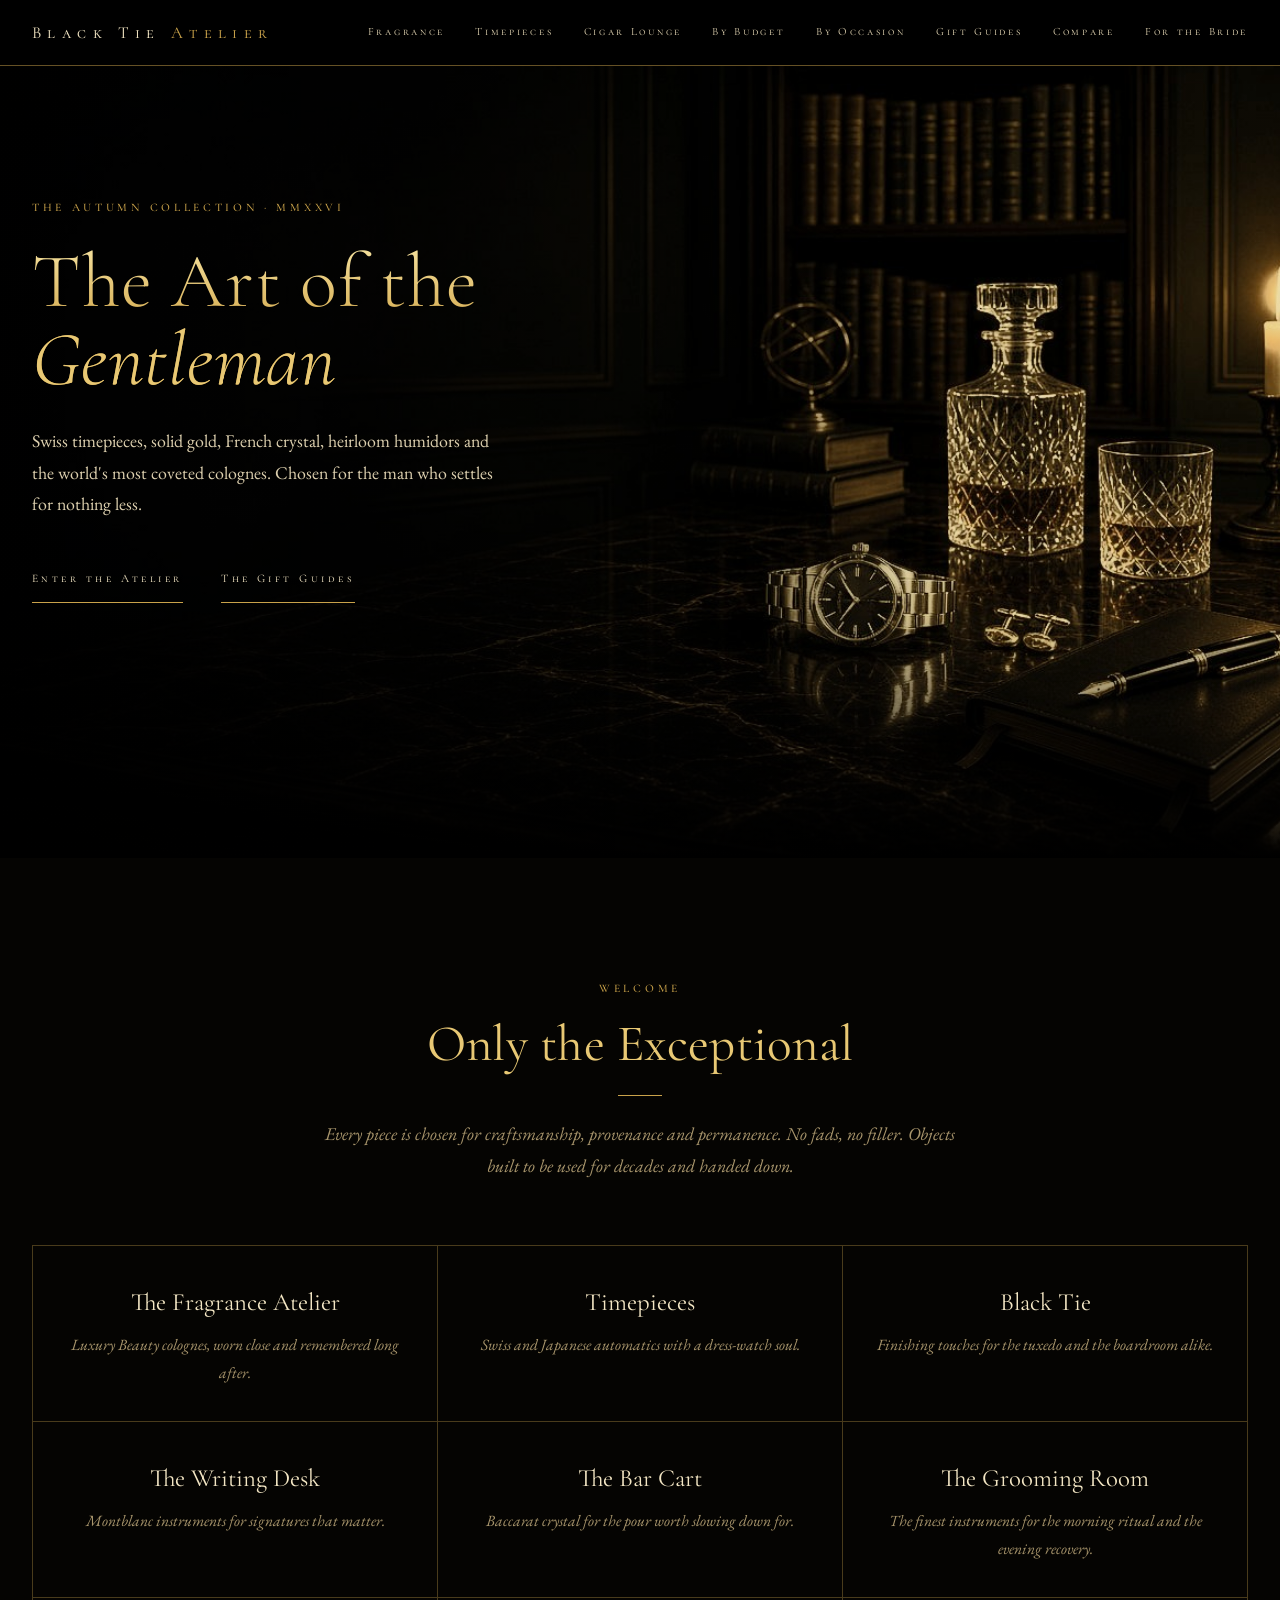
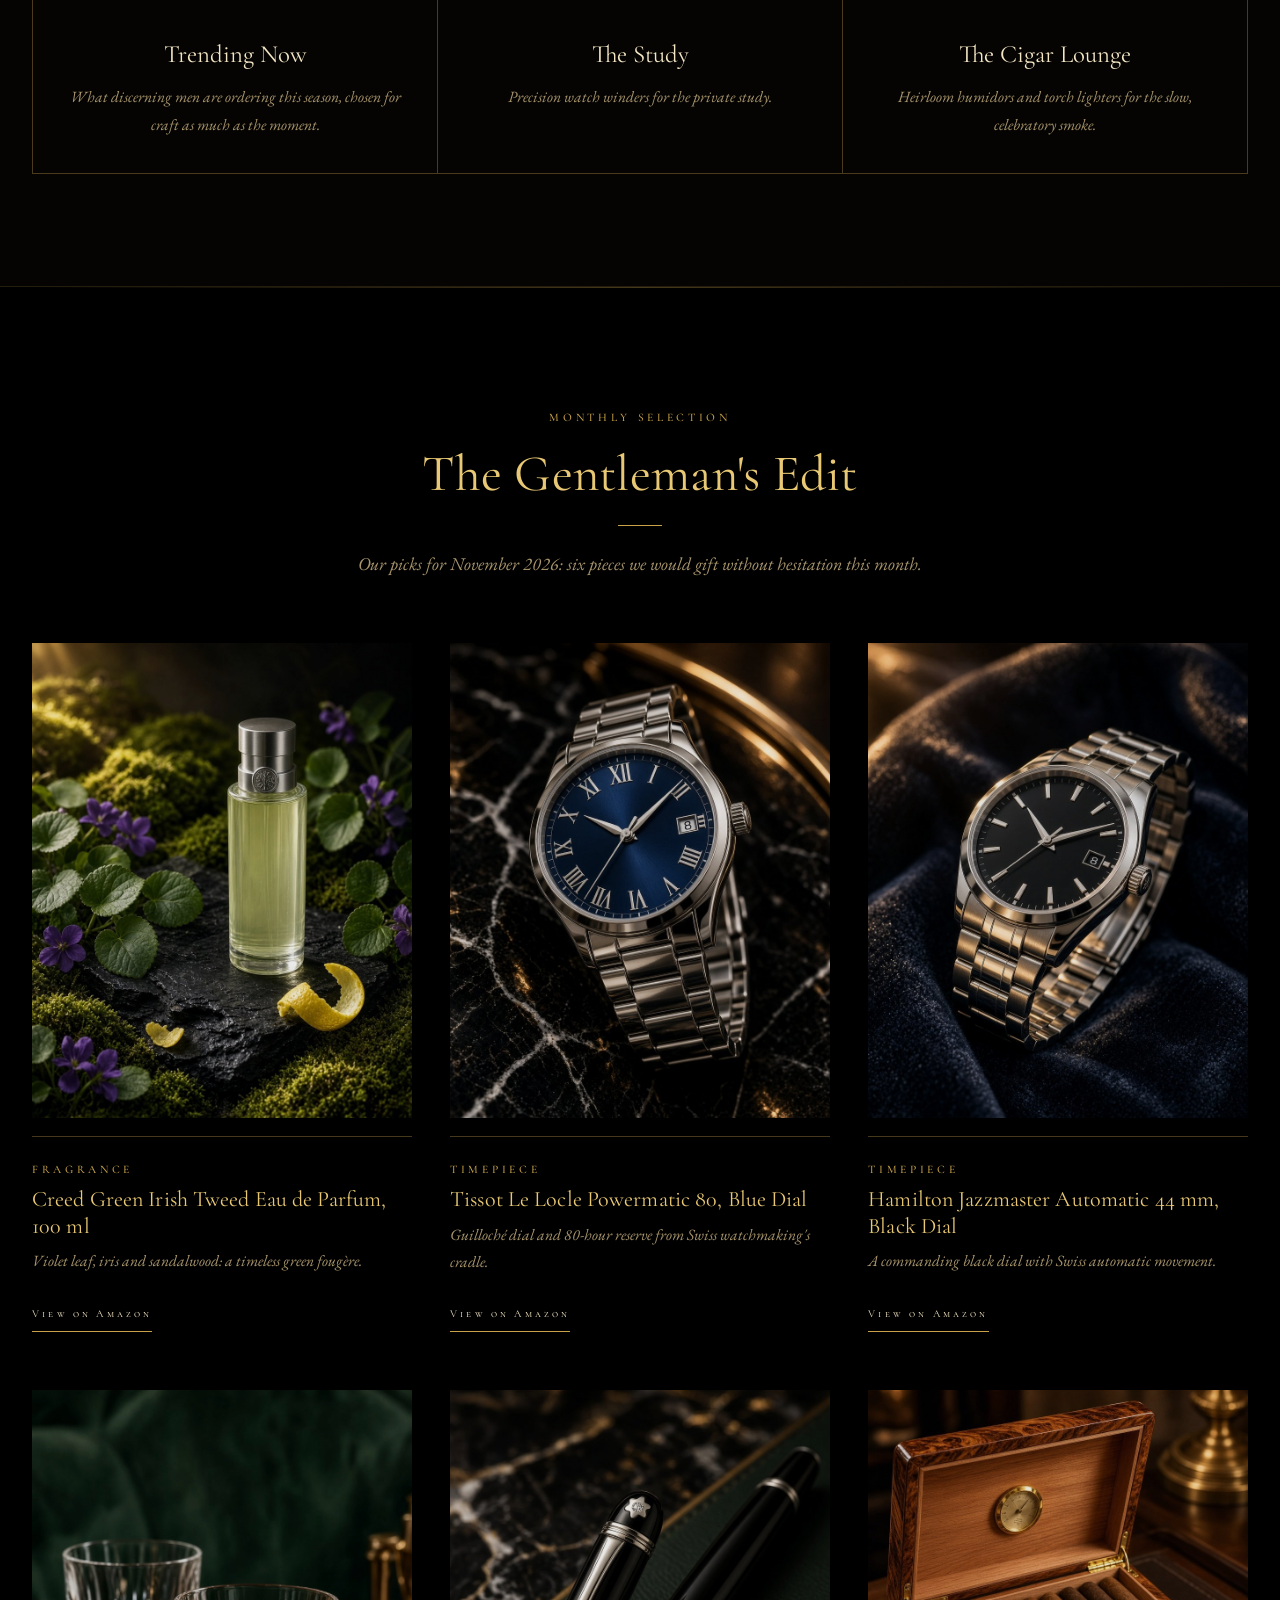
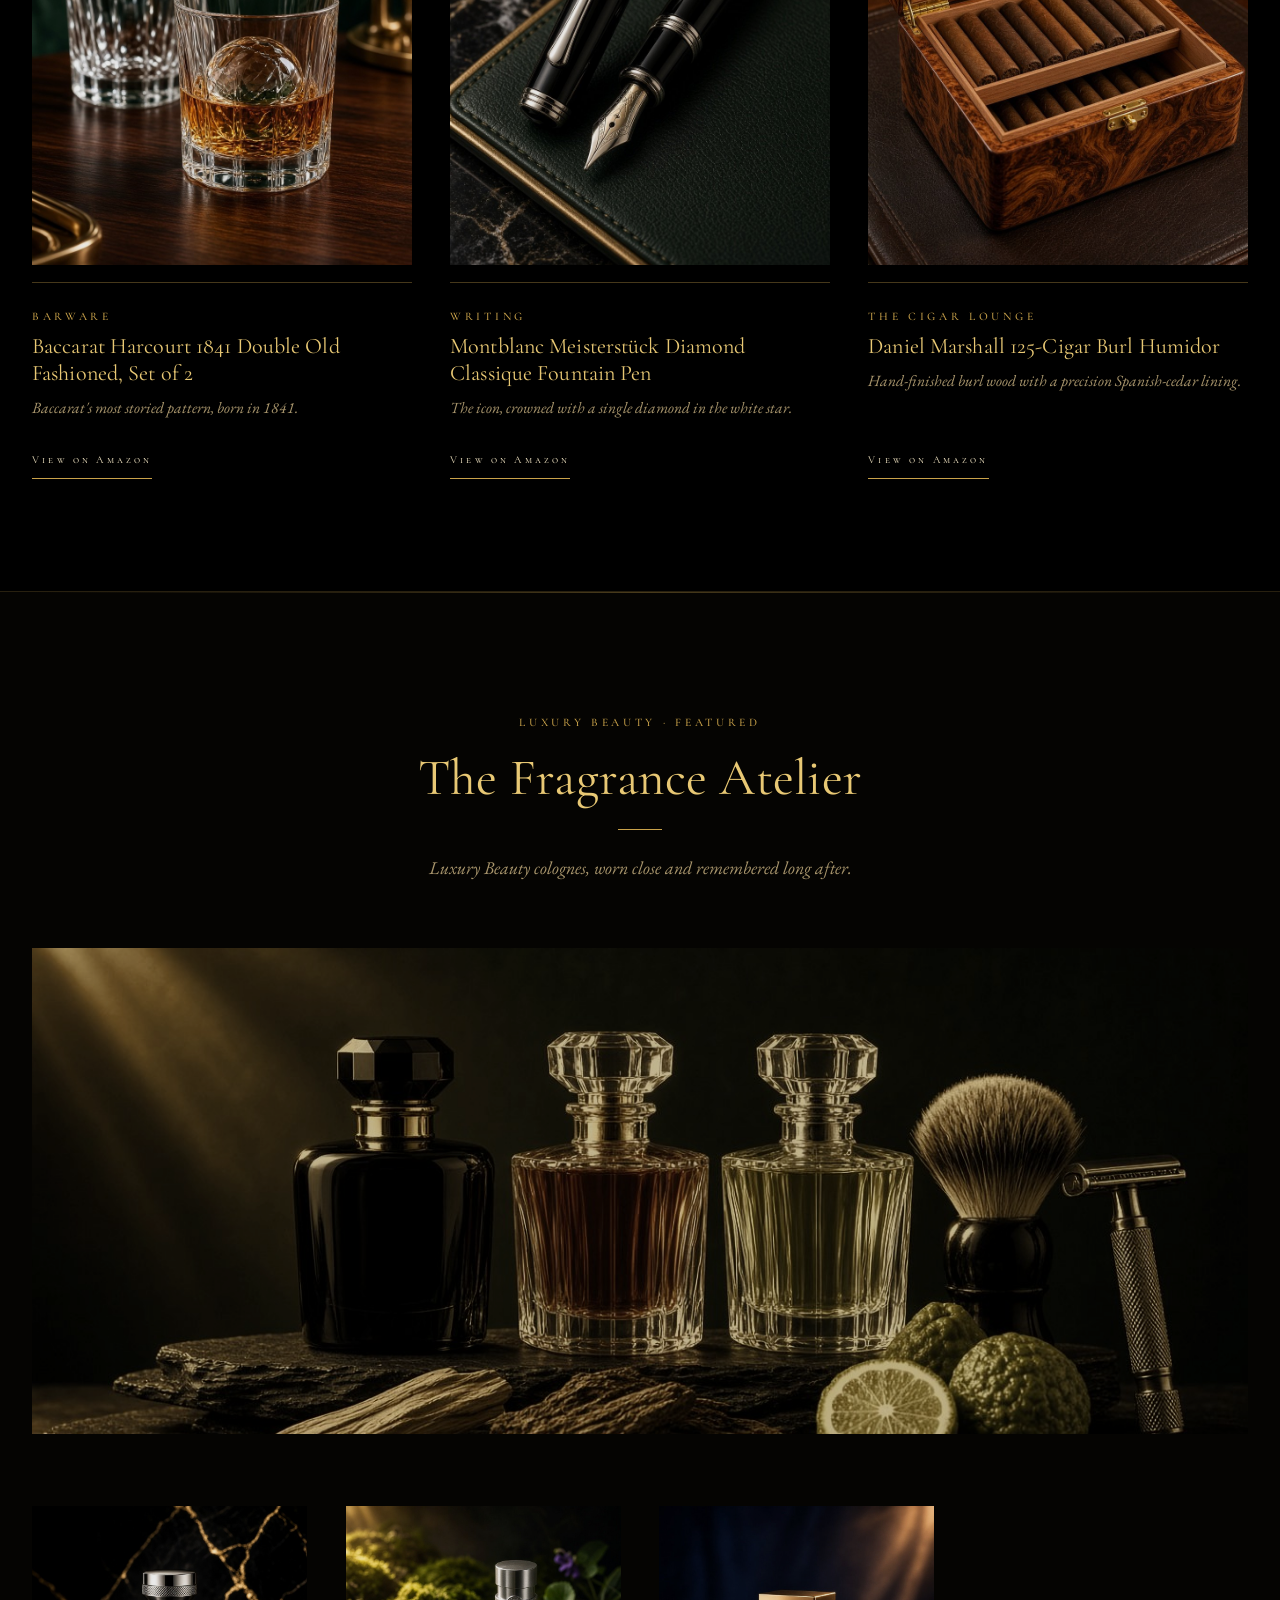
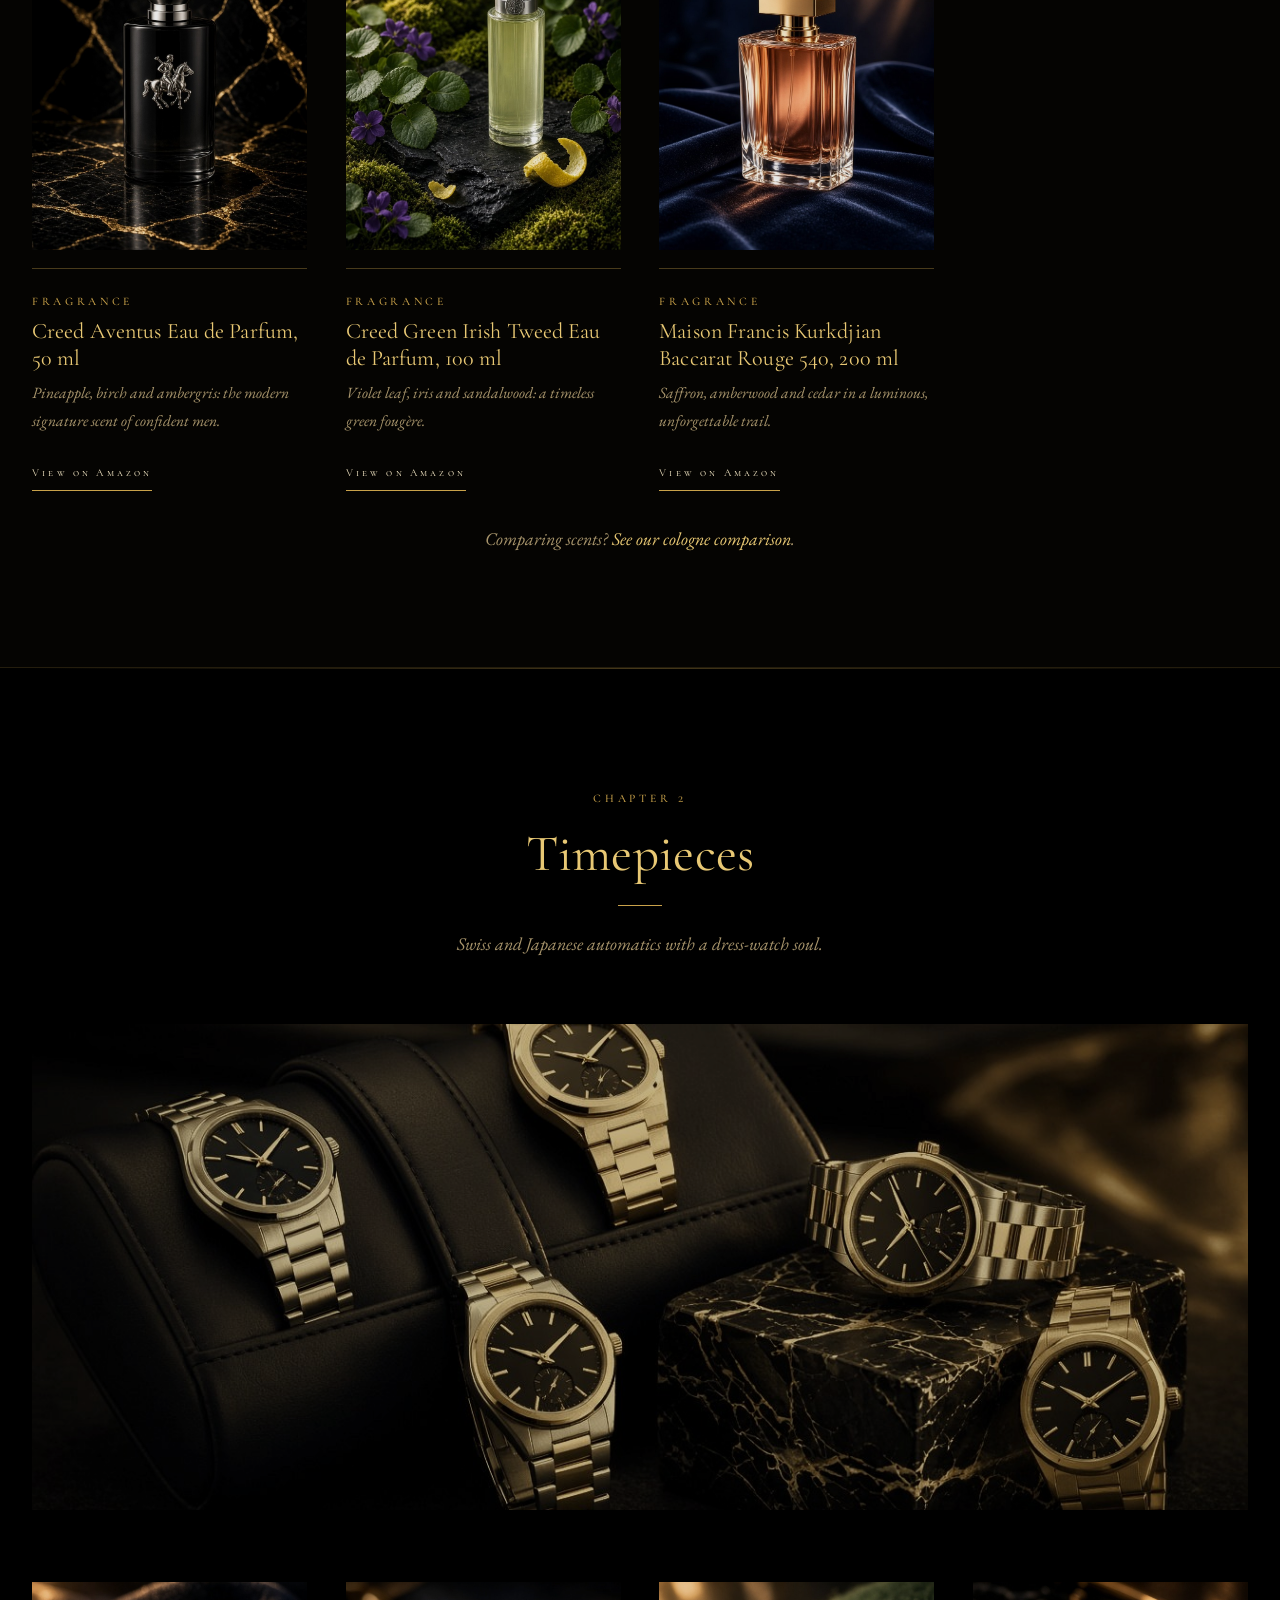
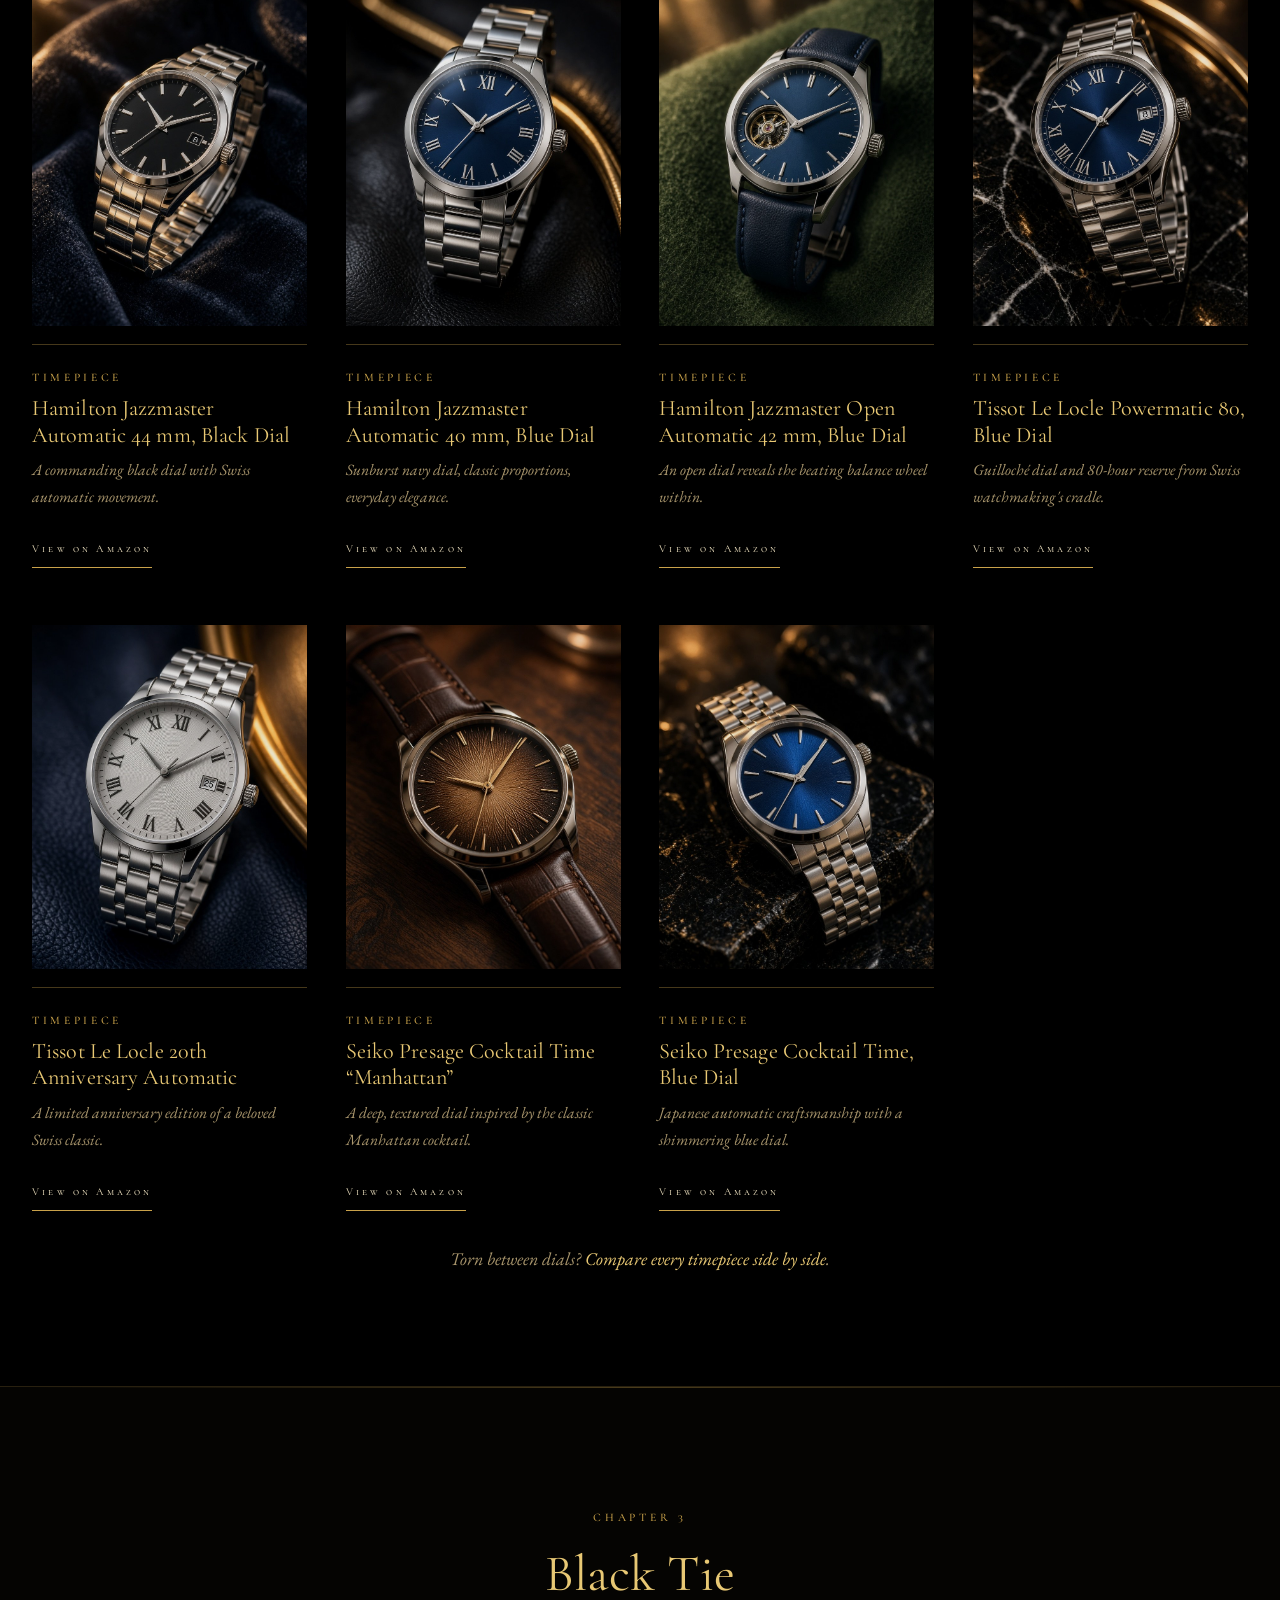
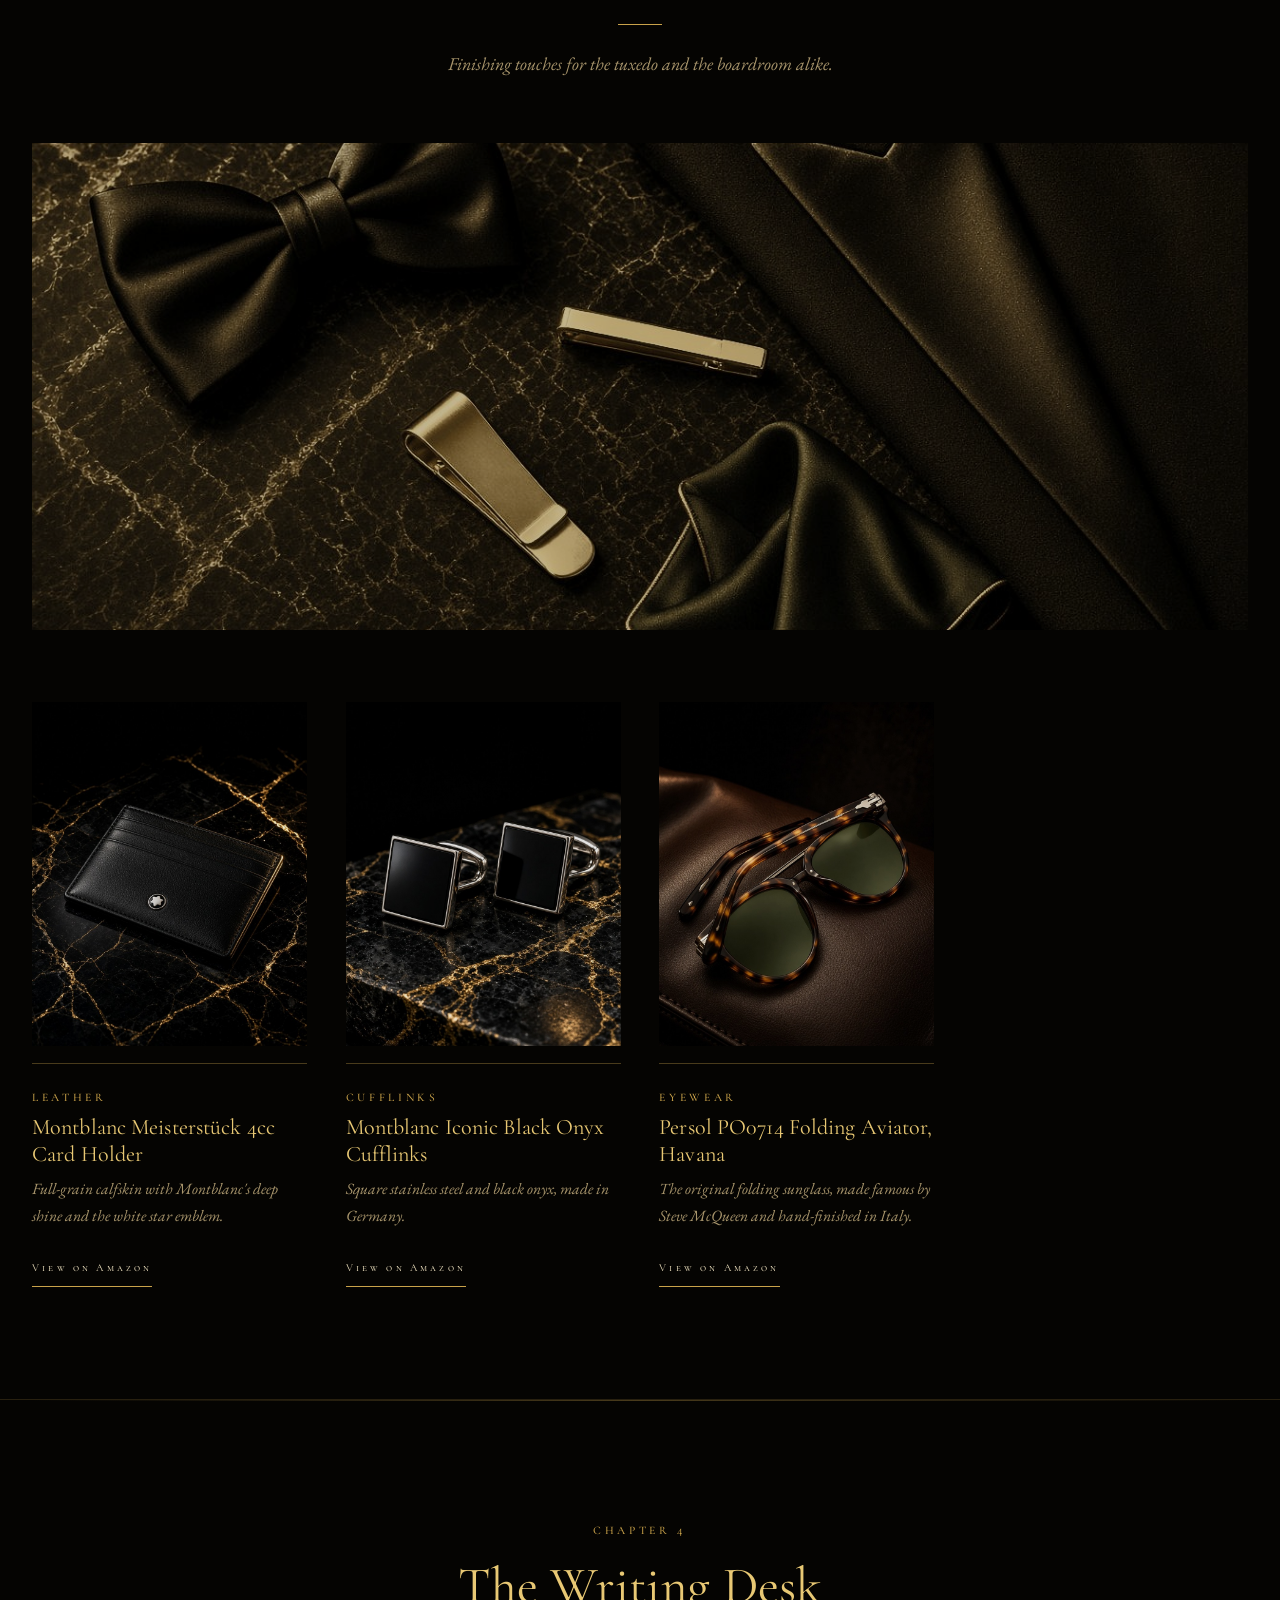
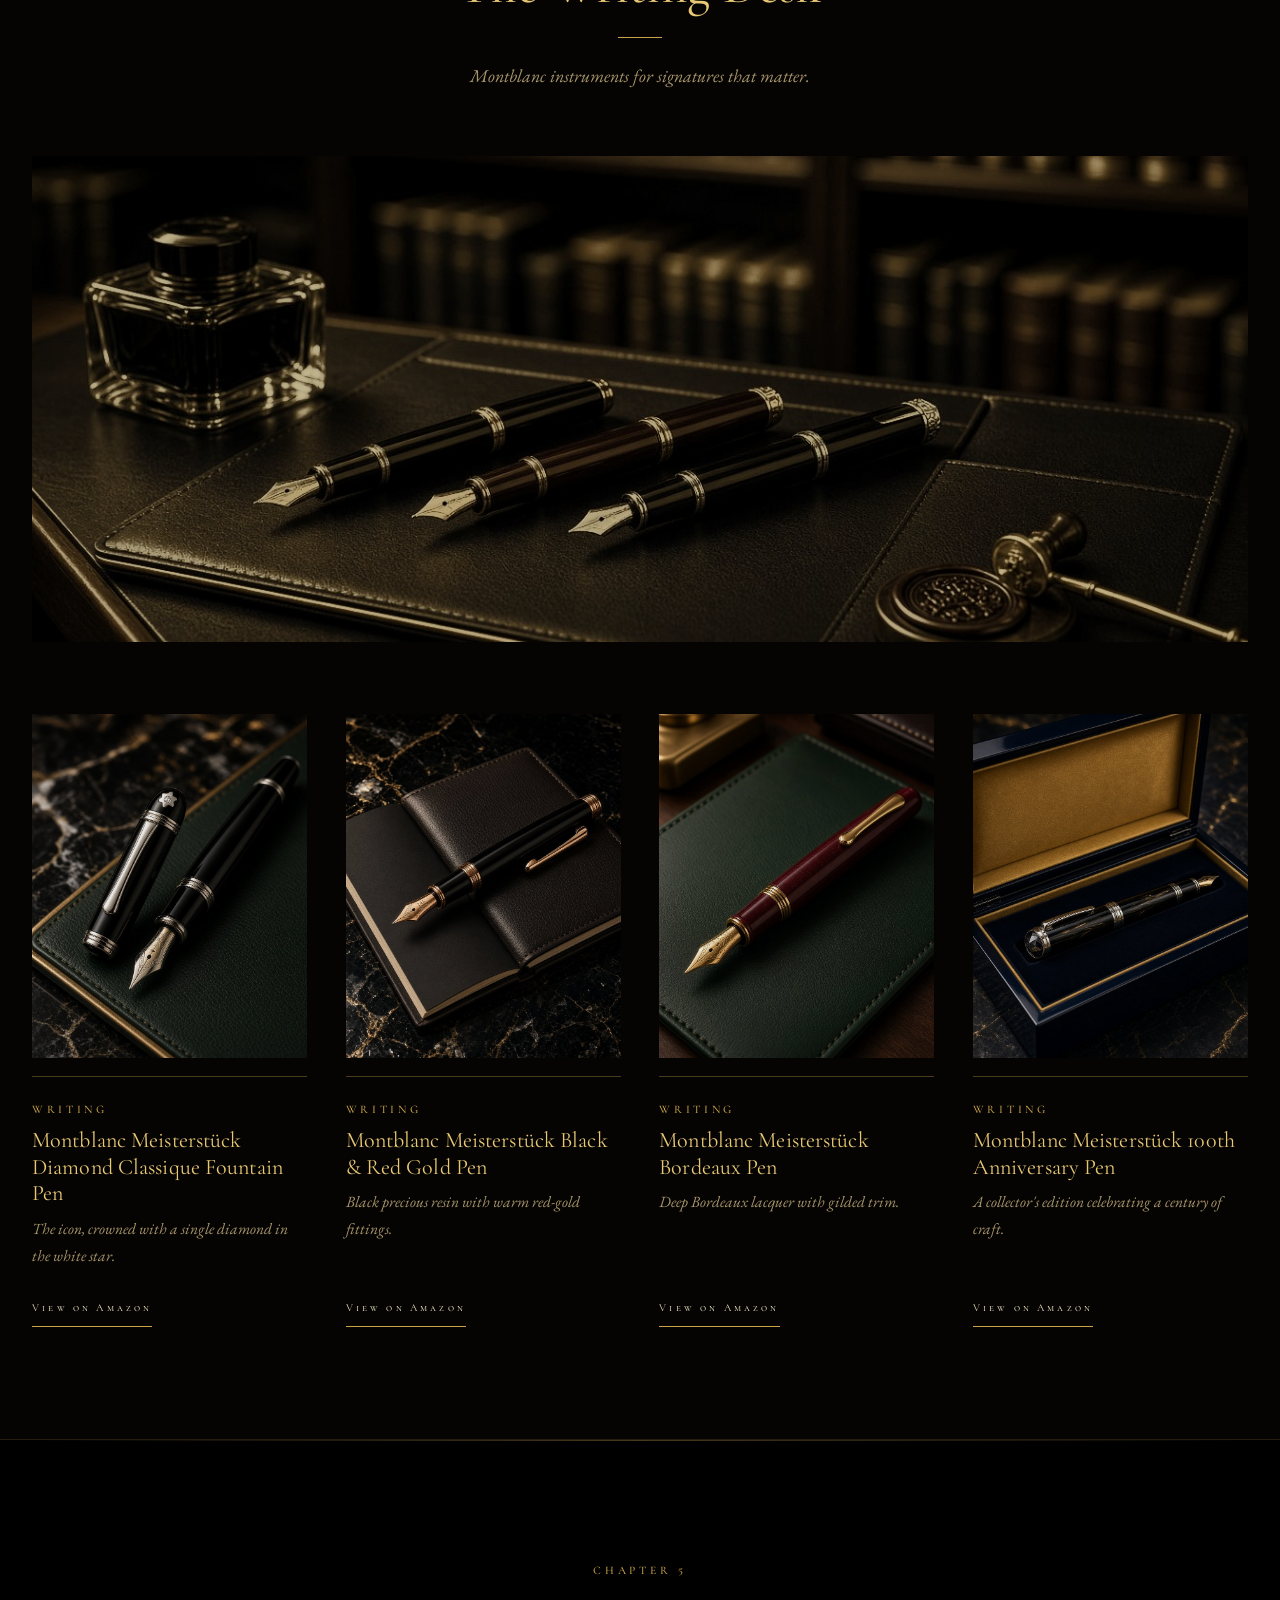
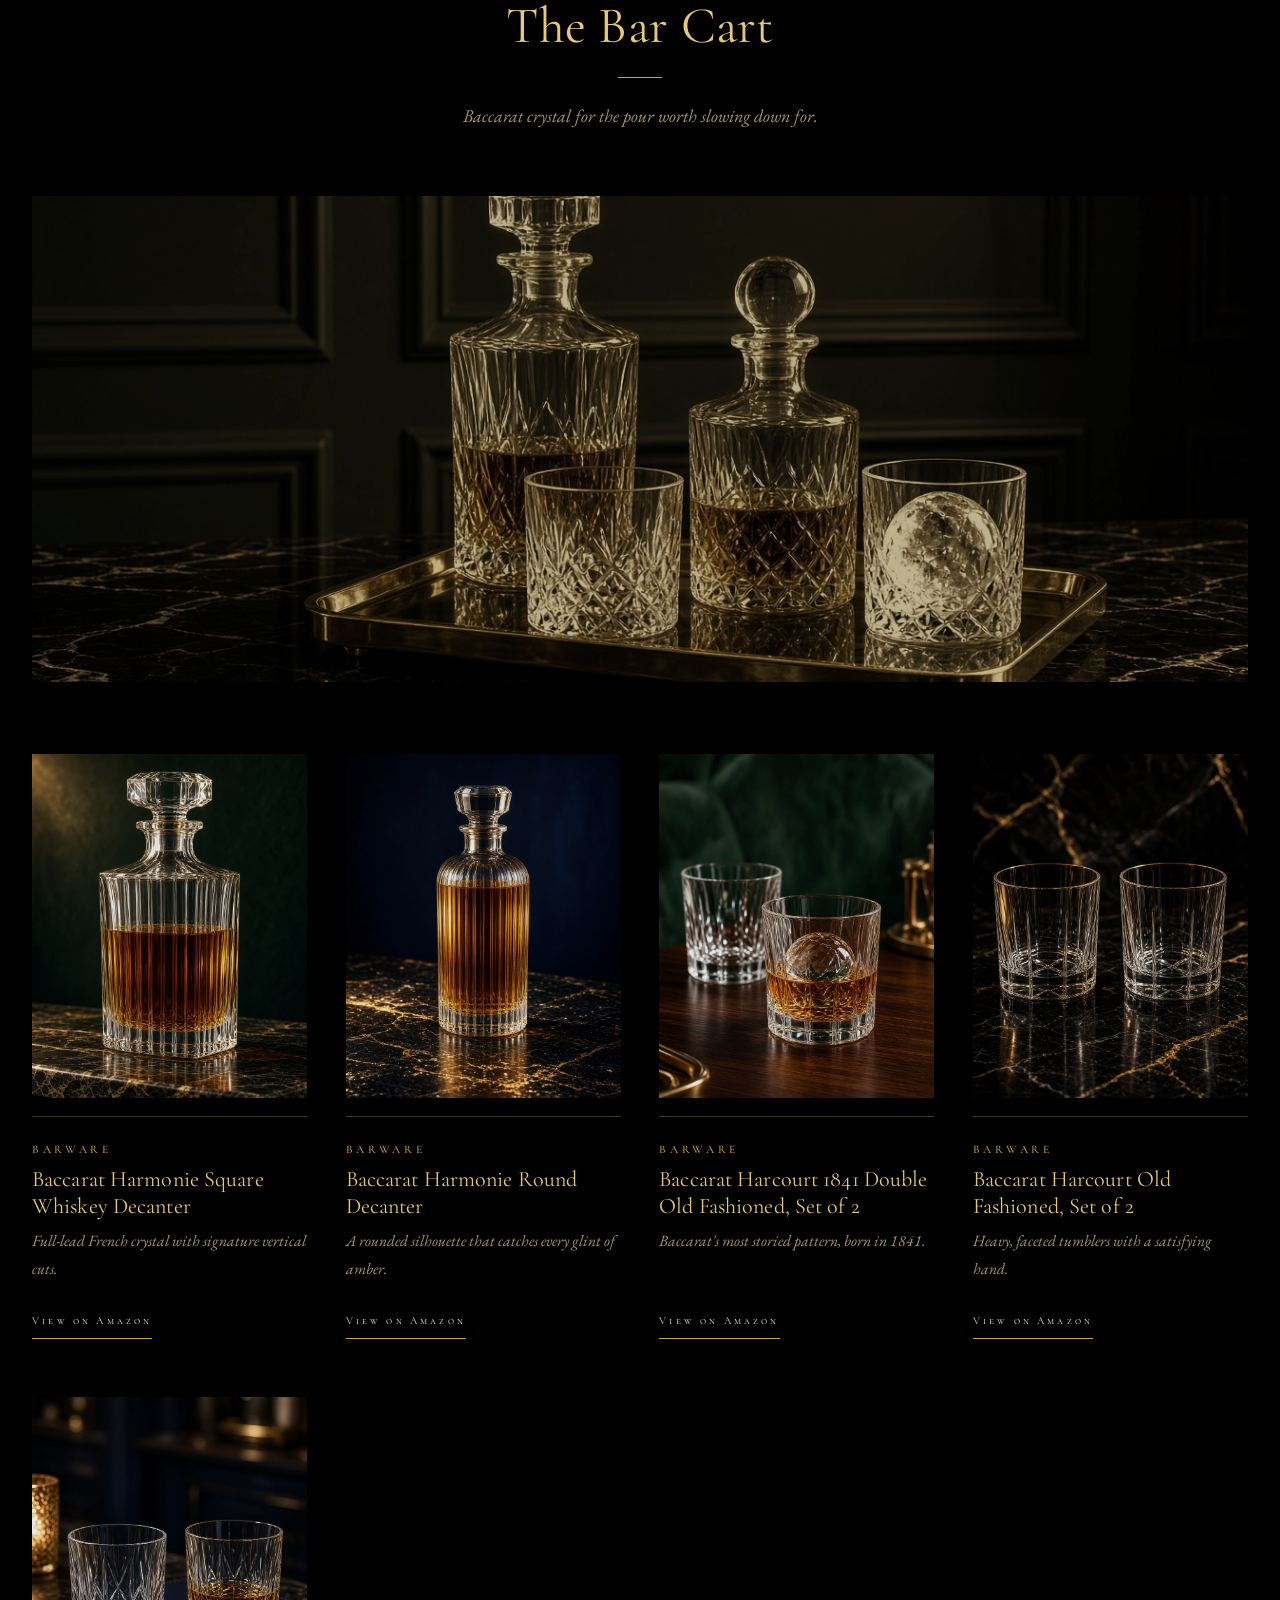
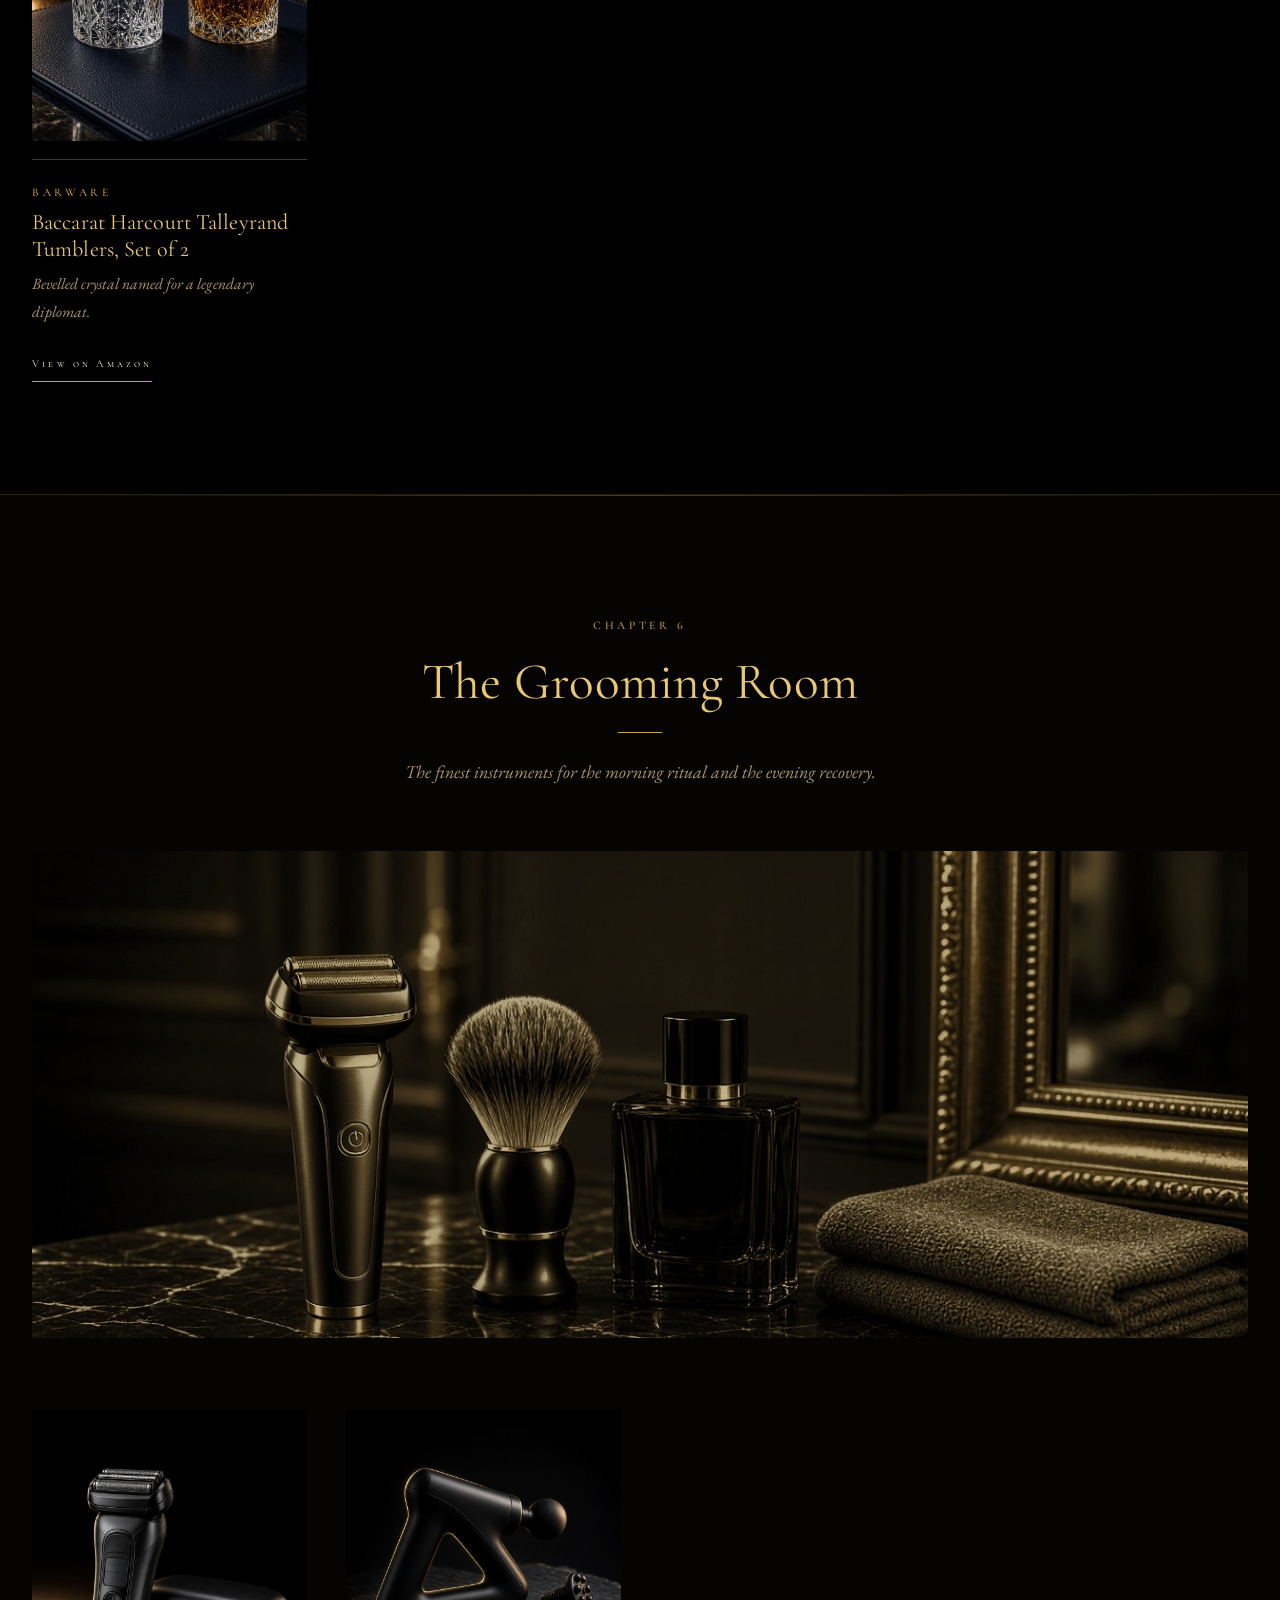
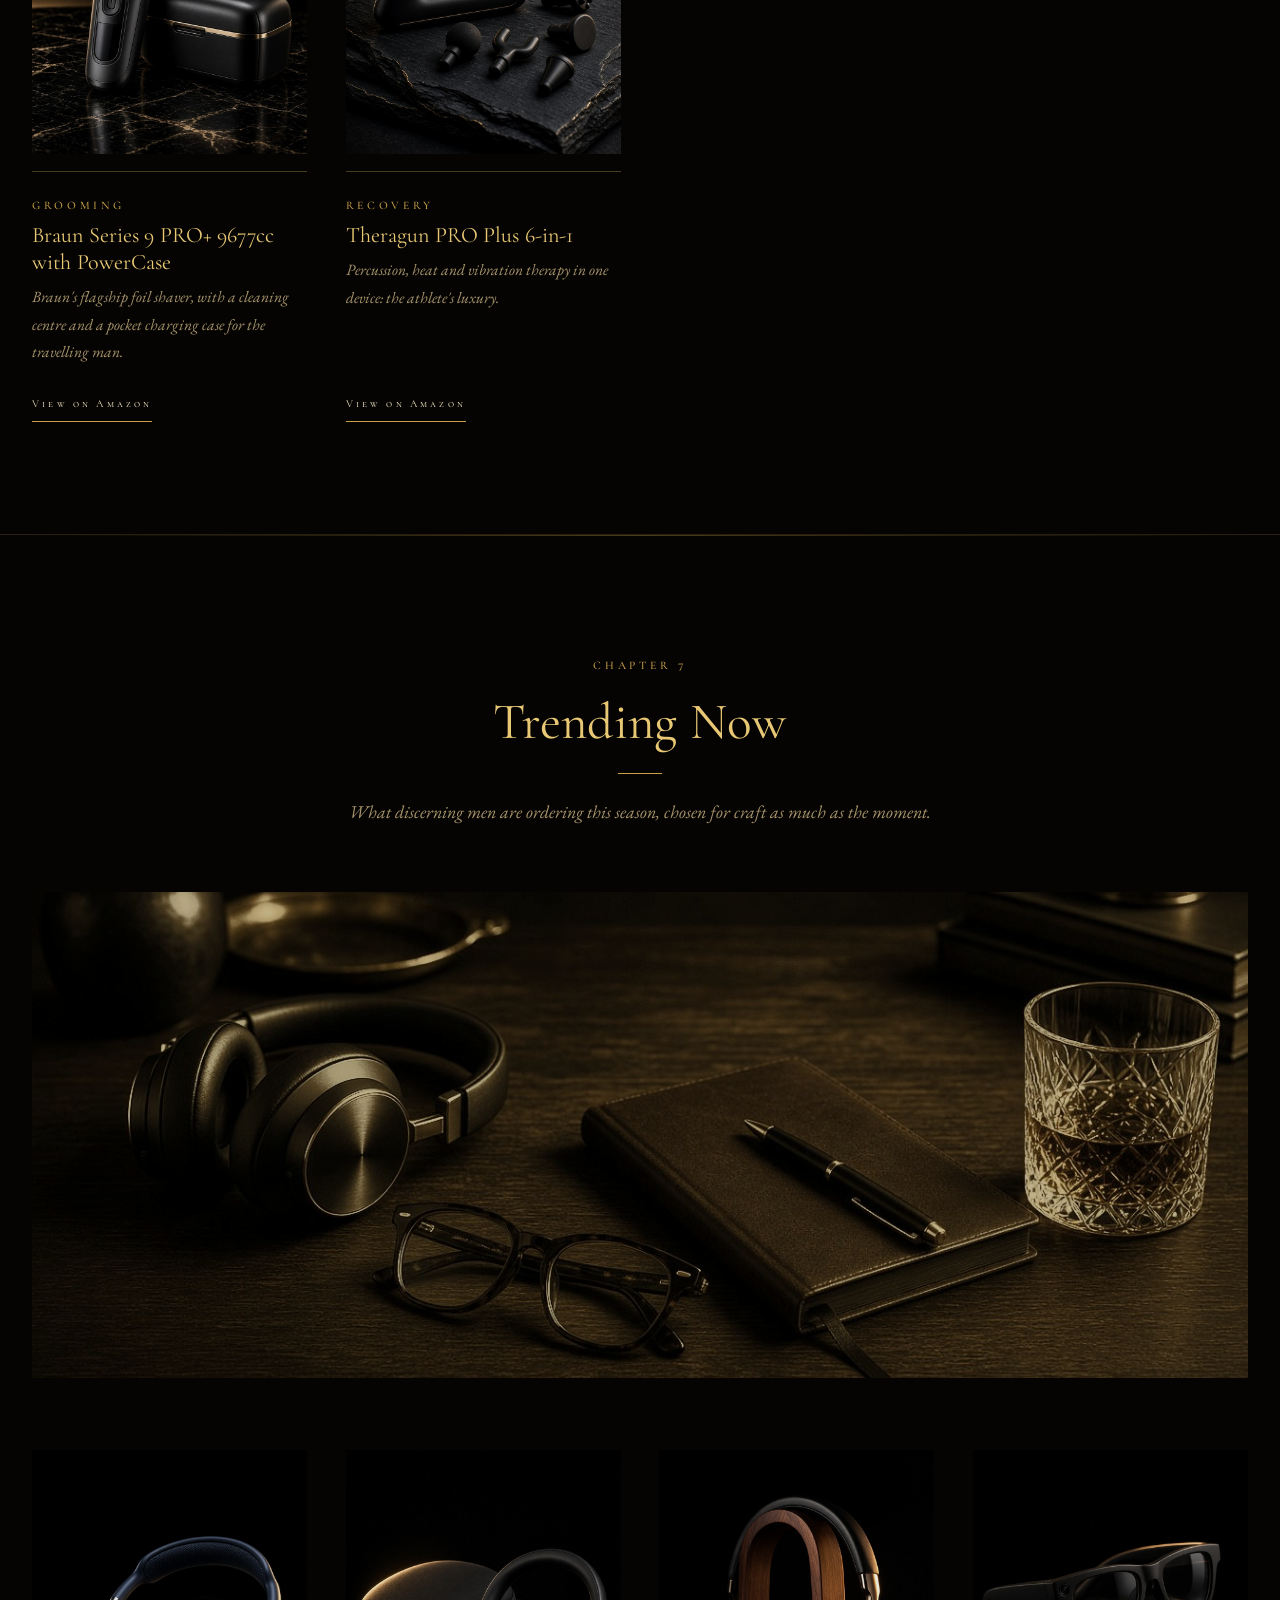
==== commit 22908a56: "Add files via upload" ====
--- a/index.html
+++ b/index.html
@@ -53,7 +53,8 @@
 <section id="cigar" class="navy"><div class="wrap"><div class="head"><span class="sc">Chapter 9</span><h2>The Cigar Lounge</h2><div class="rule"></div><p>Heirloom humidors and torch lighters for the slow, celebratory smoke.</p></div><figure class="banner"><img src="assets/banners/cigar.jpg" alt="The Cigar Lounge" loading="lazy"></figure><div class="grid"><article class="card"><a class="ph" data-asin="B06XVHDW7P" href="https://www.amazon.com/dp/B06XVHDW7P?tag=enchantedveil-20" target="_blank" rel="sponsored noopener"><img src="assets/products/B06XVHDW7P.jpg" alt="Daniel Marshall 125-Cigar Burl Humidor" loading="lazy"></a>
 <div class="cb"><span class="sc">The Cigar Lounge</span><h3>Daniel Marshall 125-Cigar Burl Humidor</h3><p>Hand-finished burl wood with a precision Spanish-cedar lining.</p><a class="btn" data-asin="B06XVHDW7P" href="https://www.amazon.com/dp/B06XVHDW7P?tag=enchantedveil-20" target="_blank" rel="sponsored noopener">View on Amazon</a></div></article><article class="card"><a class="ph" data-asin="B06XVFYJXR" href="https://www.amazon.com/dp/B06XVFYJXR?tag=enchantedveil-20" target="_blank" rel="sponsored noopener"><img src="assets/products/B06XVFYJXR.jpg" alt="Daniel Marshall 100-Cigar Burl Humidor" loading="lazy"></a>
 <div class="cb"><span class="sc">The Cigar Lounge</span><h3>Daniel Marshall 100-Cigar Burl Humidor</h3><p>An heirloom humidor sized for the discerning smoker.</p><a class="btn" data-asin="B06XVFYJXR" href="https://www.amazon.com/dp/B06XVFYJXR?tag=enchantedveil-20" target="_blank" rel="sponsored noopener">View on Amazon</a></div></article><article class="card"><a class="ph" data-asin="B08818JFDZ" href="https://www.amazon.com/dp/B08818JFDZ?tag=enchantedveil-20" target="_blank" rel="sponsored noopener"><img src="assets/products/B08818JFDZ.jpg" alt="Daniel Marshall Ambiente 125 Humidor, Autographed" loading="lazy"></a>
-<div class="cb"><span class="sc">The Cigar Lounge</span><h3>Daniel Marshall Ambiente 125 Humidor, Autographed</h3><p>Black matte lacquer, gold hardware and Daniel Marshall&#x27;s own signature.</p><a class="btn" data-asin="B08818JFDZ" href="https://www.amazon.com/dp/B08818JFDZ?tag=enchantedveil-20" target="_blank" rel="sponsored noopener">View on Amazon</a></div></article><article class="card"><a class="ph" data-asin="B0F8RFPCMN" href="https://www.amazon.com/dp/B0F8RFPCMN?tag=enchantedveil-20" target="_blank" rel="sponsored noopener"><img src="assets/products/B0F8RFPCMN.jpg" alt="S.T. Dupont Le Grand Cling Torch Lighter" loading="lazy"></a>
+<div class="cb"><span class="sc">The Cigar Lounge</span><h3>Daniel Marshall Ambiente 125 Humidor, Autographed</h3><p>Black matte lacquer, gold hardware and Daniel Marshall&#x27;s own signature.</p><a class="btn" data-asin="B08818JFDZ" href="https://www.amazon.com/dp/B08818JFDZ?tag=enchantedveil-20" target="_blank" rel="sponsored noopener">View on Amazon</a></div></article><article class="card"><a class="ph" data-asin="B09FXR9X18" href="https://www.amazon.com/dp/B09FXR9X18?tag=enchantedveil-20" target="_blank" rel="sponsored noopener"><img src="assets/products/B09FXR9X18.jpg" alt="Raching MON800 Electric Cigar Cabinet, Gold" loading="lazy"></a>
+<div class="cb"><span class="sc">The Cigar Lounge</span><h3>Raching MON800 Electric Cigar Cabinet, Gold</h3><p>A gold-lacquered climate cabinet with Spanish cedar shelves and a glass door that keeps the whole collection at a steady seventy degrees and seventy percent humidity.</p><a class="btn" data-asin="B09FXR9X18" href="https://www.amazon.com/dp/B09FXR9X18?tag=enchantedveil-20" target="_blank" rel="sponsored noopener">View on Amazon</a></div></article><article class="card"><a class="ph" data-asin="B0F8RFPCMN" href="https://www.amazon.com/dp/B0F8RFPCMN?tag=enchantedveil-20" target="_blank" rel="sponsored noopener"><img src="assets/products/B0F8RFPCMN.jpg" alt="S.T. Dupont Le Grand Cling Torch Lighter" loading="lazy"></a>
 <div class="cb"><span class="sc">The Cigar Lounge</span><h3>S.T. Dupont Le Grand Cling Torch Lighter</h3><p>Soft flame or jet torch at a roll of the wheel, with the famous Dupont &#x27;cling&#x27;.</p><a class="btn" data-asin="B0F8RFPCMN" href="https://www.amazon.com/dp/B0F8RFPCMN?tag=enchantedveil-20" target="_blank" rel="sponsored noopener">View on Amazon</a></div></article></div></div></section>
 <section class="forest"><div class="wrap"><div class="box"><div><span class="sc">The Groomsmen Box</span><h2 style="margin:.3rem 0">Build a Box Worth Keeping</h2><p>Thank your best men with a curated case: a Baccarat tumbler for the toast, a solid-gold tie tack for the aisle, a Seiko automatic for every day after, and a burl humidor for the celebration cigar.</p><ul><li><a data-asin="B078XXN1N9" href="https://www.amazon.com/dp/B078XXN1N9?tag=enchantedveil-20" target="_blank" rel="sponsored noopener">Baccarat Harcourt Talleyrand Tumblers, Set of 2</a></li><li><a data-asin="B00RN6HNFY" href="https://www.amazon.com/dp/B00RN6HNFY?tag=enchantedveil-20" target="_blank" rel="sponsored noopener">Montblanc Iconic Black Onyx Cufflinks</a></li><li><a data-asin="B07979L8JB" href="https://www.amazon.com/dp/B07979L8JB?tag=enchantedveil-20" target="_blank" rel="sponsored noopener">Seiko Presage Cocktail Time, Blue Dial</a></li><li><a data-asin="B06XVFYJXR" href="https://www.amazon.com/dp/B06XVFYJXR?tag=enchantedveil-20" target="_blank" rel="sponsored noopener">Daniel Marshall 100-Cigar Burl Humidor</a></li></ul><a class="btn" href="groomsmen.html">The Full Groomsmen Guide</a></div><div class="mini"><a data-asin="B078XXN1N9" href="https://www.amazon.com/dp/B078XXN1N9?tag=enchantedveil-20" target="_blank" rel="sponsored noopener"><img src="assets/products/B078XXN1N9.jpg" alt="Baccarat Harcourt Talleyrand Tumblers, Set of 2"></a><a data-asin="B00RN6HNFY" href="https://www.amazon.com/dp/B00RN6HNFY?tag=enchantedveil-20" target="_blank" rel="sponsored noopener"><img src="assets/products/B00RN6HNFY.jpg" alt="Montblanc Iconic Black Onyx Cufflinks"></a><a data-asin="B07979L8JB" href="https://www.amazon.com/dp/B07979L8JB?tag=enchantedveil-20" target="_blank" rel="sponsored noopener"><img src="assets/products/B07979L8JB.jpg" alt="Seiko Presage Cocktail Time, Blue Dial"></a><a data-asin="B06XVFYJXR" href="https://www.amazon.com/dp/B06XVFYJXR?tag=enchantedveil-20" target="_blank" rel="sponsored noopener"><img src="assets/products/B06XVFYJXR.jpg" alt="Daniel Marshall 100-Cigar Burl Humidor"></a></div></div></div></section>
 <section id="budget" class="navy"><div class="wrap"><div class="head"><span class="sc">Curated Tiers</span><h2>Shop by Budget</h2><div class="rule"></div><p>Every piece in the boutique begins at $300. Current prices are always shown on Amazon.</p></div><div class="tiles"><a class="tile" href="#b1"><b>$300 – $500</b><span>Serious luxury, sharply chosen.</span></a><a class="tile" href="#b2"><b>$500 – $1,000</b><span>Master craftsmanship for milestone moments.</span></a><a class="tile" href="#b3"><b>$1,000 and Above</b><span>The definitive gesture. Heirlooms from day one.</span></a></div><h3 id="b1" style="text-align:center;margin:3rem 0 1.4rem">$300 – $500</h3><p class="note" style="margin-bottom:1.6rem">Serious luxury, sharply chosen.</p><div class="grid"><article class="card"><a class="ph" data-asin="B078XXN1N9" href="https://www.amazon.com/dp/B078XXN1N9?tag=enchantedveil-20" target="_blank" rel="sponsored noopener"><img src="assets/products/B078XXN1N9.jpg" alt="Baccarat Harcourt Talleyrand Tumblers, Set of 2" loading="lazy"></a>
@@ -88,7 +89,8 @@
 <div class="cb"><span class="sc">The Study</span><h3>Wolf Heritage Triple Watch Winder</h3><p>Keeps three automatics wound and ready, in lacquered style.</p><a class="btn" data-asin="B0055OCTV4" href="https://www.amazon.com/dp/B0055OCTV4?tag=enchantedveil-20" target="_blank" rel="sponsored noopener">View on Amazon</a></div></article><article class="card"><a class="ph" data-asin="B002UEX6IW" href="https://www.amazon.com/dp/B002UEX6IW?tag=enchantedveil-20" target="_blank" rel="sponsored noopener"><img src="assets/products/B002UEX6IW.jpg" alt="Baccarat Harmonie Square Whiskey Decanter" loading="lazy"></a>
 <div class="cb"><span class="sc">Barware</span><h3>Baccarat Harmonie Square Whiskey Decanter</h3><p>Full-lead French crystal with signature vertical cuts.</p><a class="btn" data-asin="B002UEX6IW" href="https://www.amazon.com/dp/B002UEX6IW?tag=enchantedveil-20" target="_blank" rel="sponsored noopener">View on Amazon</a></div></article><article class="card"><a class="ph" data-asin="B0058NTJDS" href="https://www.amazon.com/dp/B0058NTJDS?tag=enchantedveil-20" target="_blank" rel="sponsored noopener"><img src="assets/products/B0058NTJDS.jpg" alt="Montblanc Meisterstück Diamond Classique Fountain Pen" loading="lazy"></a>
 <div class="cb"><span class="sc">Writing</span><h3>Montblanc Meisterstück Diamond Classique Fountain Pen</h3><p>The icon, crowned with a single diamond in the white star.</p><a class="btn" data-asin="B0058NTJDS" href="https://www.amazon.com/dp/B0058NTJDS?tag=enchantedveil-20" target="_blank" rel="sponsored noopener">View on Amazon</a></div></article><article class="card"><a class="ph" data-asin="B002A6102E" href="https://www.amazon.com/dp/B002A6102E?tag=enchantedveil-20" target="_blank" rel="sponsored noopener"><img src="assets/products/B002A6102E.jpg" alt="Montblanc Meisterstück 100th Anniversary Pen" loading="lazy"></a>
-<div class="cb"><span class="sc">Writing</span><h3>Montblanc Meisterstück 100th Anniversary Pen</h3><p>A collector&#x27;s edition celebrating a century of craft.</p><a class="btn" data-asin="B002A6102E" href="https://www.amazon.com/dp/B002A6102E?tag=enchantedveil-20" target="_blank" rel="sponsored noopener">View on Amazon</a></div></article></div></div></section>
+<div class="cb"><span class="sc">Writing</span><h3>Montblanc Meisterstück 100th Anniversary Pen</h3><p>A collector&#x27;s edition celebrating a century of craft.</p><a class="btn" data-asin="B002A6102E" href="https://www.amazon.com/dp/B002A6102E?tag=enchantedveil-20" target="_blank" rel="sponsored noopener">View on Amazon</a></div></article><article class="card"><a class="ph" data-asin="B09FXR9X18" href="https://www.amazon.com/dp/B09FXR9X18?tag=enchantedveil-20" target="_blank" rel="sponsored noopener"><img src="assets/products/B09FXR9X18.jpg" alt="Raching MON800 Electric Cigar Cabinet, Gold" loading="lazy"></a>
+<div class="cb"><span class="sc">The Cigar Lounge</span><h3>Raching MON800 Electric Cigar Cabinet, Gold</h3><p>A gold-lacquered climate cabinet with Spanish cedar shelves and a glass door that keeps the whole collection at a steady seventy degrees and seventy percent humidity.</p><a class="btn" data-asin="B09FXR9X18" href="https://www.amazon.com/dp/B09FXR9X18?tag=enchantedveil-20" target="_blank" rel="sponsored noopener">View on Amazon</a></div></article></div></div></section>
 <section id="occasion" class=""><div class="wrap"><div class="head"><span class="sc">For Every Milestone</span><h2>Shop by Occasion</h2><div class="rule"></div><p>From the wedding morning to the retirement toast, find the gift equal to the moment.</p></div><div class="tiles"><a class="tile" href="#o-wedding"><b>The Wedding Day</b></a><a class="tile" href="#o-anniversary"><b>Anniversaries</b></a><a class="tile" href="#o-promotion"><b>Promotions & Milestones</b></a><a class="tile" href="#o-retirement"><b>Retirement</b></a><a class="tile" href="#o-graduation"><b>Graduation</b></a><a class="tile" href="#o-birthday"><b>Birthdays</b></a><a class="tile" href="#o-housewarming"><b>Housewarming</b></a></div><h3 id="o-wedding" style="text-align:center;margin:3rem 0 1.4rem">The Wedding Day</h3><div class="grid"><article class="card"><a class="ph" data-asin="B071CYS5ZZ" href="https://www.amazon.com/dp/B071CYS5ZZ?tag=enchantedveil-20" target="_blank" rel="sponsored noopener"><img src="assets/products/B071CYS5ZZ.jpg" alt="Creed Aventus Eau de Parfum, 50 ml" loading="lazy"></a>
 <div class="cb"><span class="sc">Fragrance</span><h3>Creed Aventus Eau de Parfum, 50 ml</h3><p>Pineapple, birch and ambergris: the modern signature scent of confident men.</p><a class="btn" data-asin="B071CYS5ZZ" href="https://www.amazon.com/dp/B071CYS5ZZ?tag=enchantedveil-20" target="_blank" rel="sponsored noopener">View on Amazon</a></div></article><article class="card"><a class="ph" data-asin="B0711VH8WD" href="https://www.amazon.com/dp/B0711VH8WD?tag=enchantedveil-20" target="_blank" rel="sponsored noopener"><img src="assets/products/B0711VH8WD.jpg" alt="Maison Francis Kurkdjian Baccarat Rouge 540, 200 ml" loading="lazy"></a>
 <div class="cb"><span class="sc">Fragrance</span><h3>Maison Francis Kurkdjian Baccarat Rouge 540, 200 ml</h3><p>Saffron, amberwood and cedar in a luminous, unforgettable trail.</p><a class="btn" data-asin="B0711VH8WD" href="https://www.amazon.com/dp/B0711VH8WD?tag=enchantedveil-20" target="_blank" rel="sponsored noopener">View on Amazon</a></div></article><article class="card"><a class="ph" data-asin="B01CHW8OE2" href="https://www.amazon.com/dp/B01CHW8OE2?tag=enchantedveil-20" target="_blank" rel="sponsored noopener"><img src="assets/products/B01CHW8OE2.jpg" alt="Hamilton Jazzmaster Automatic 44 mm, Black Dial" loading="lazy"></a>
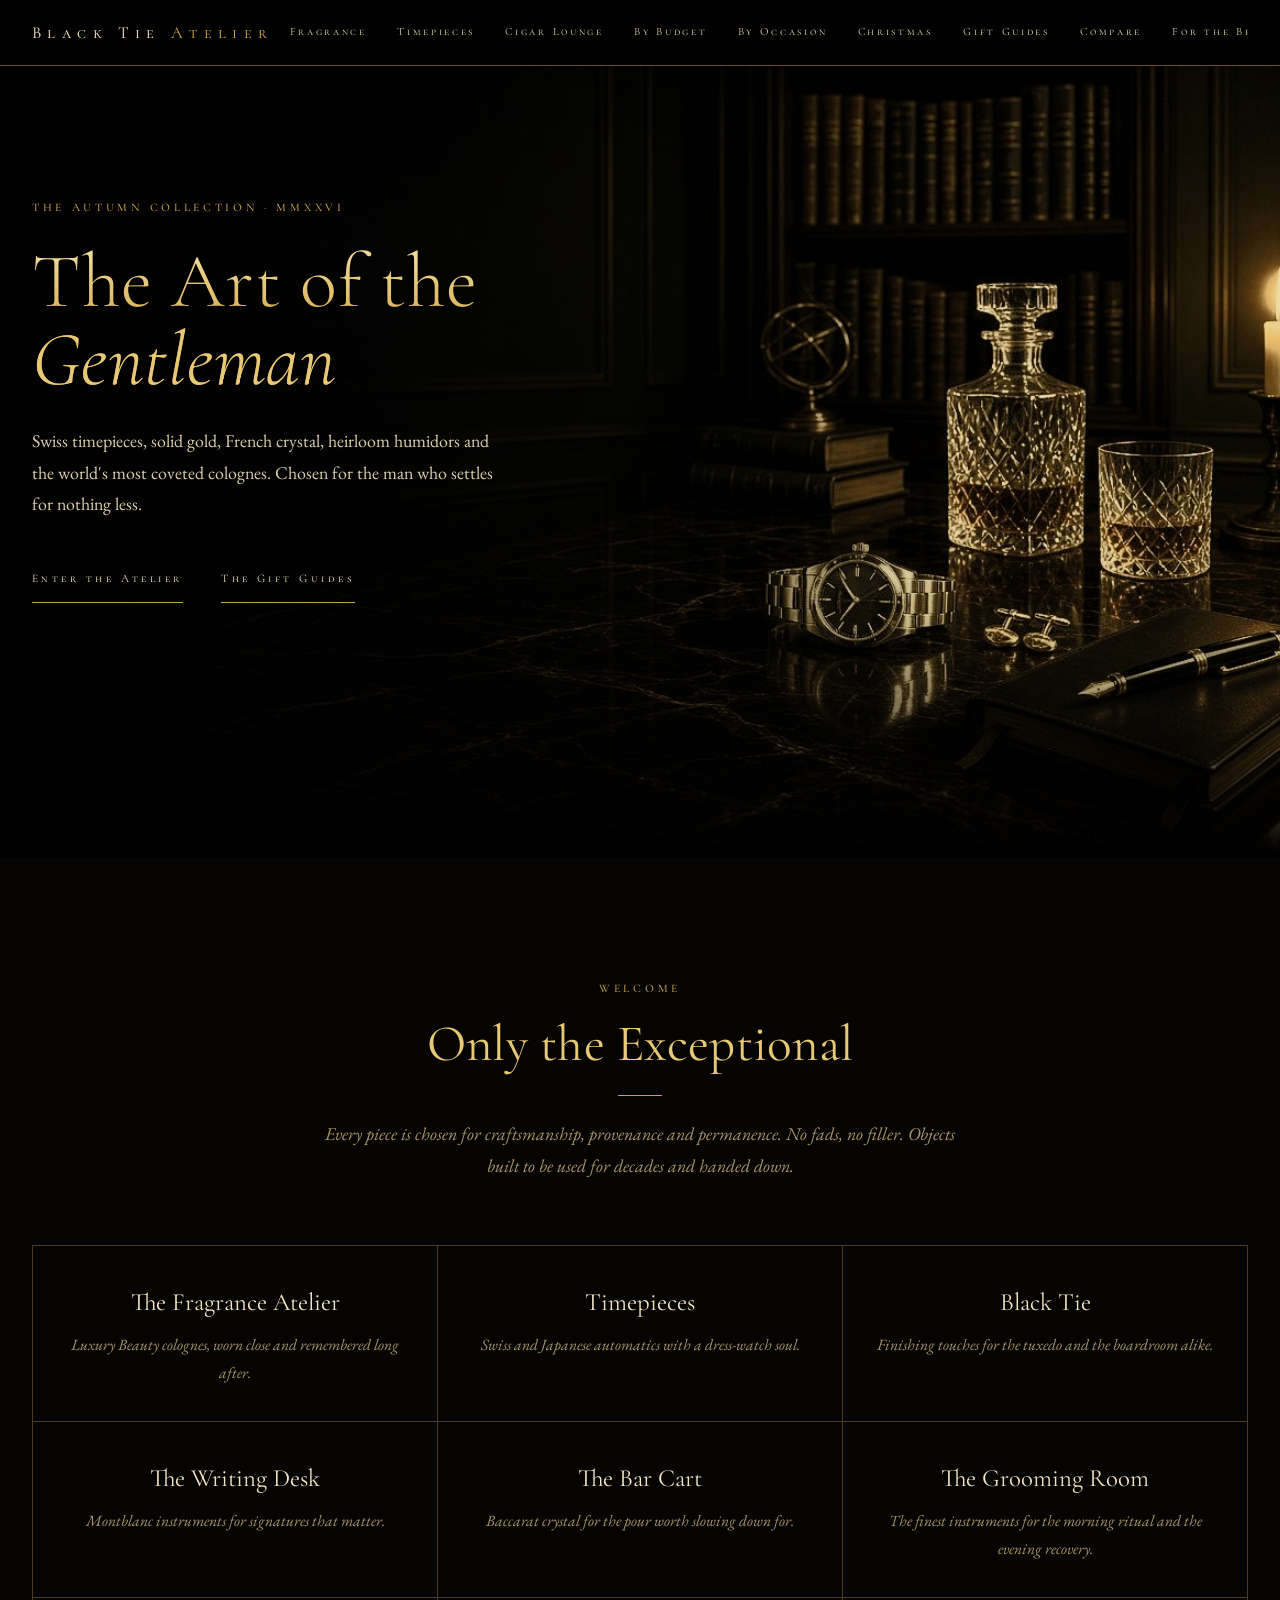
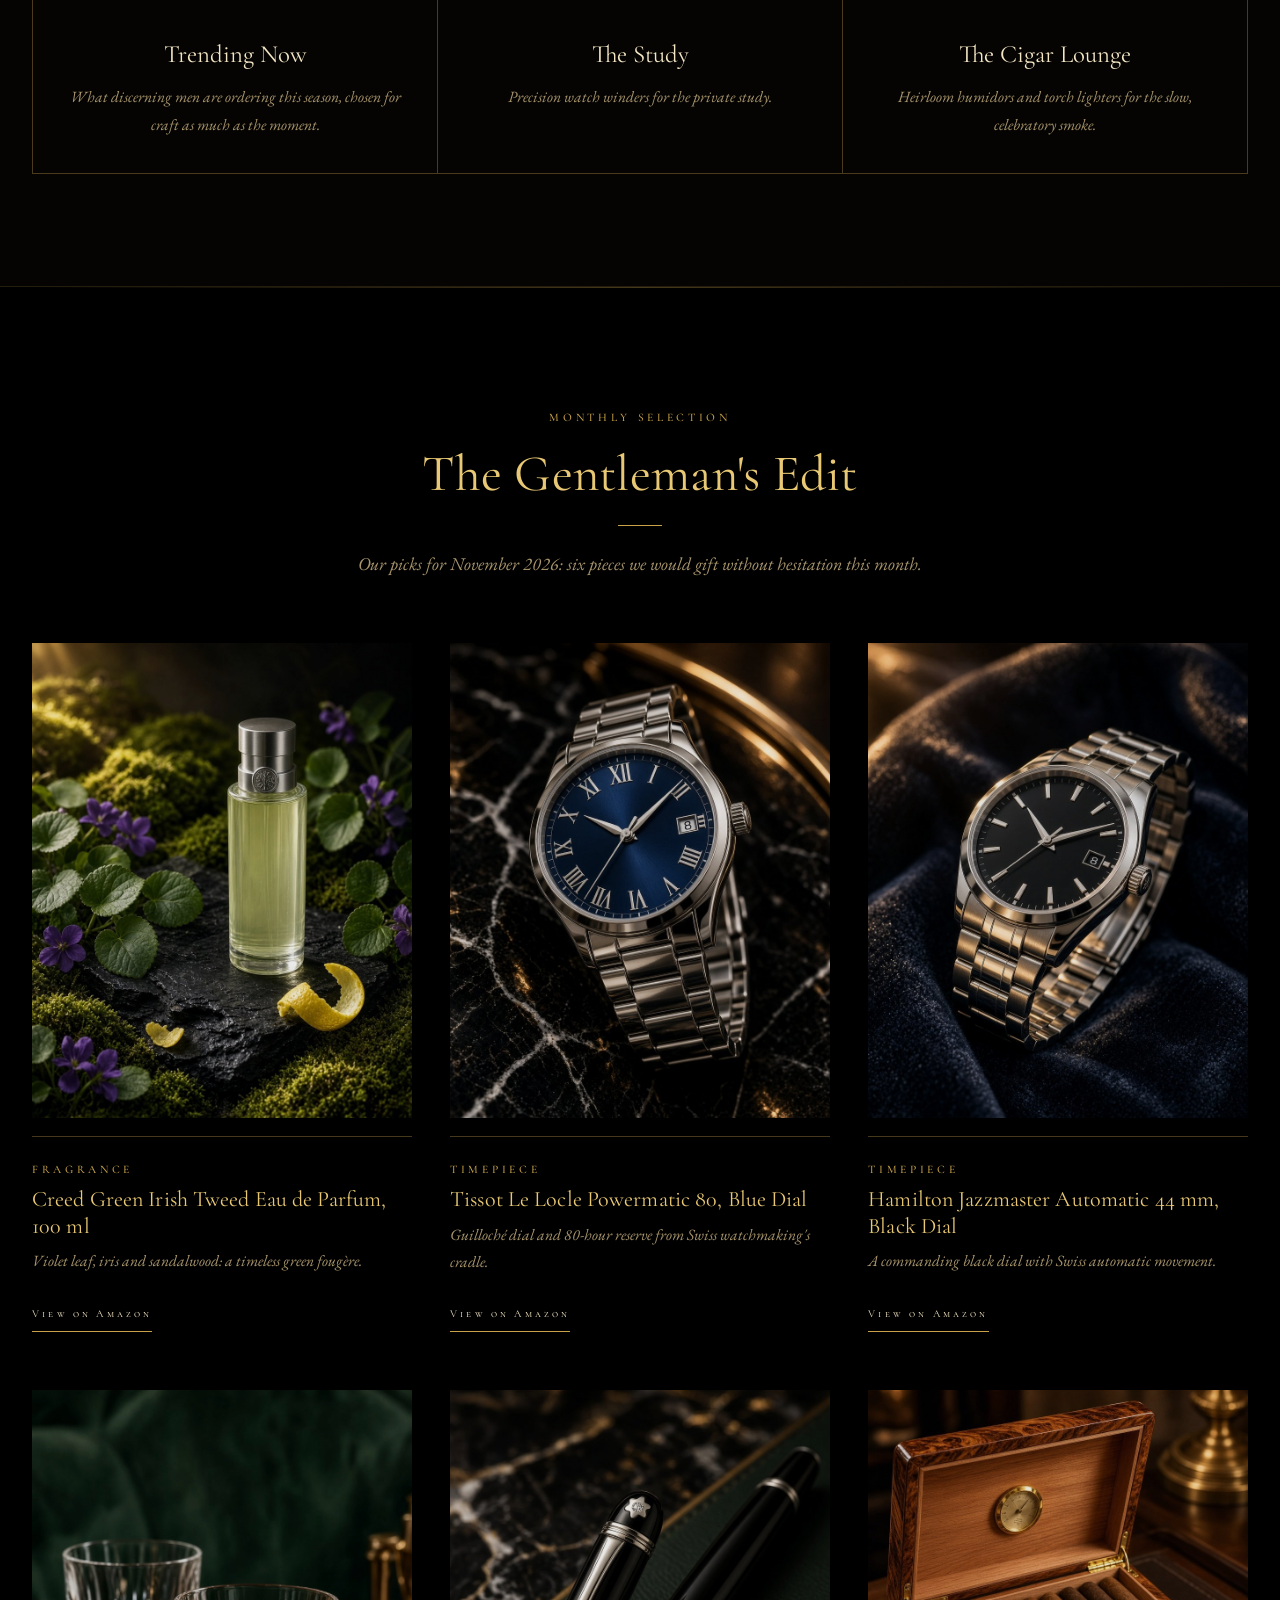
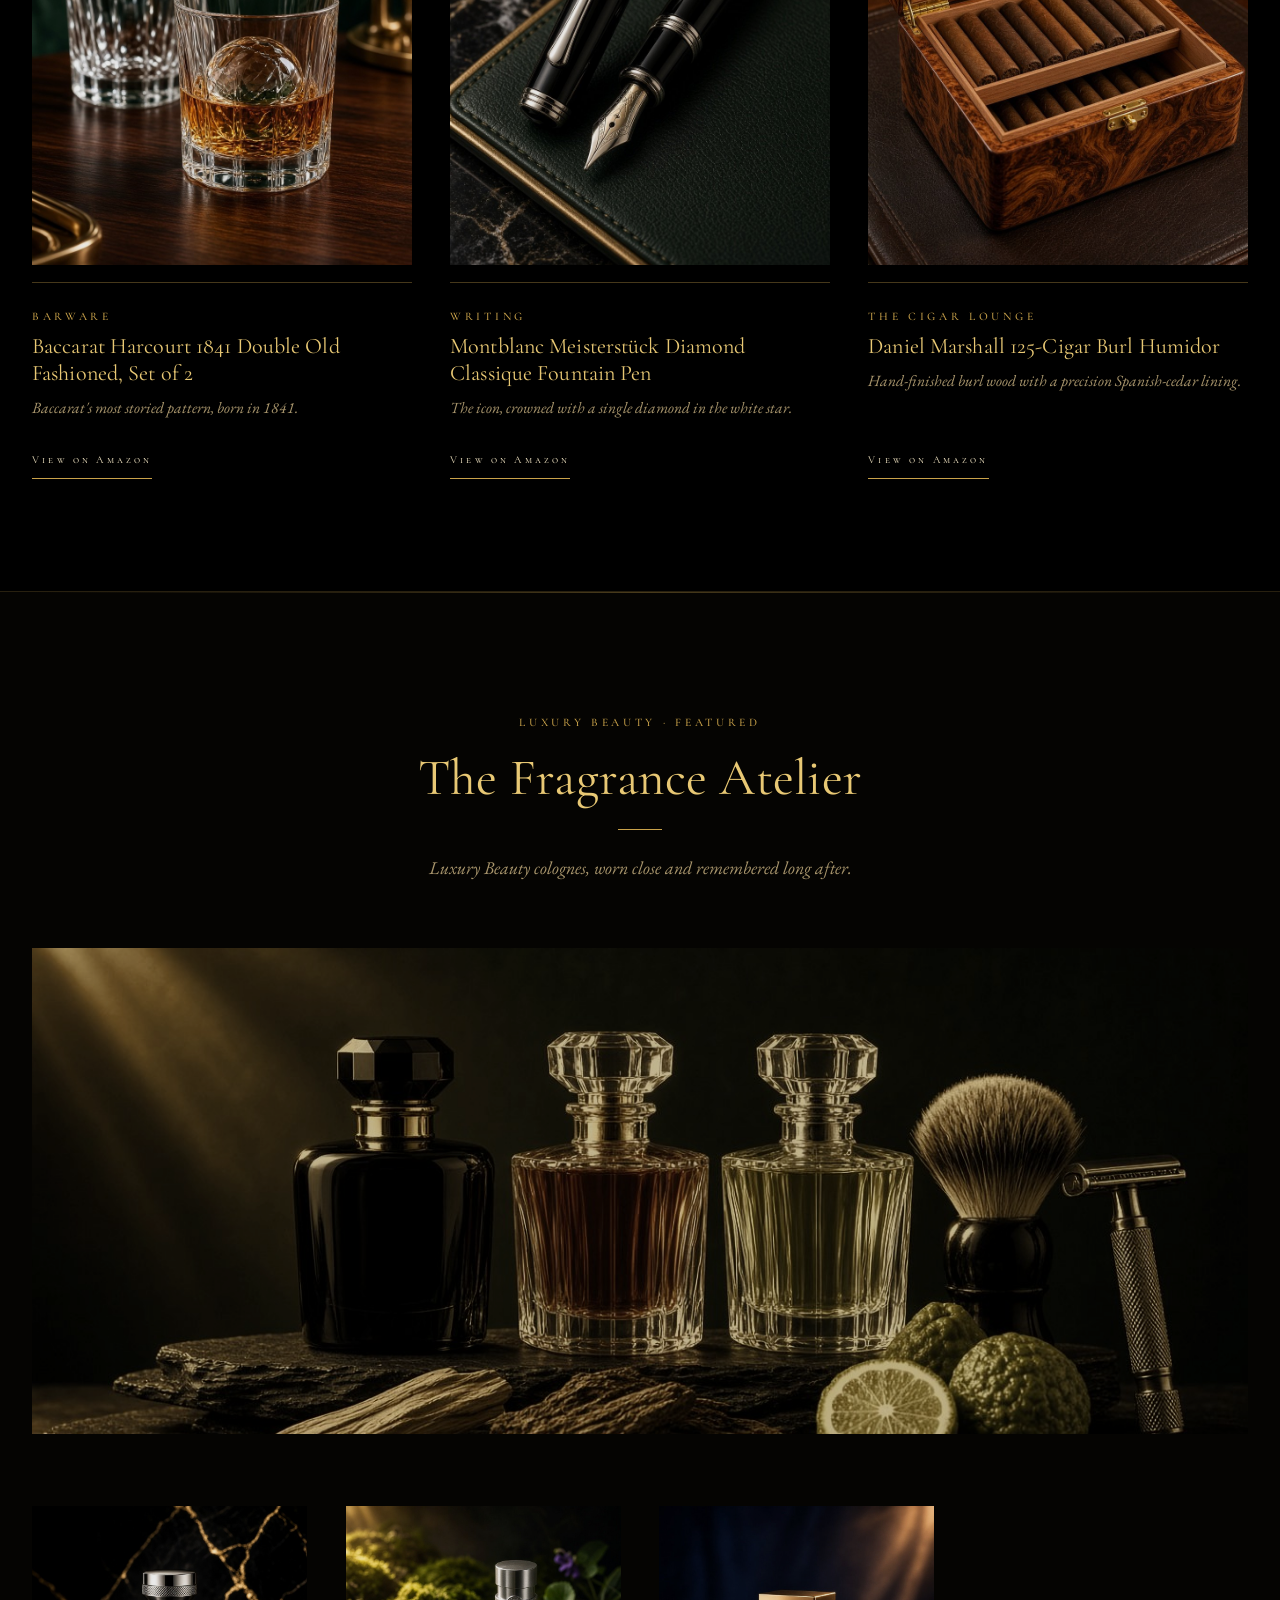
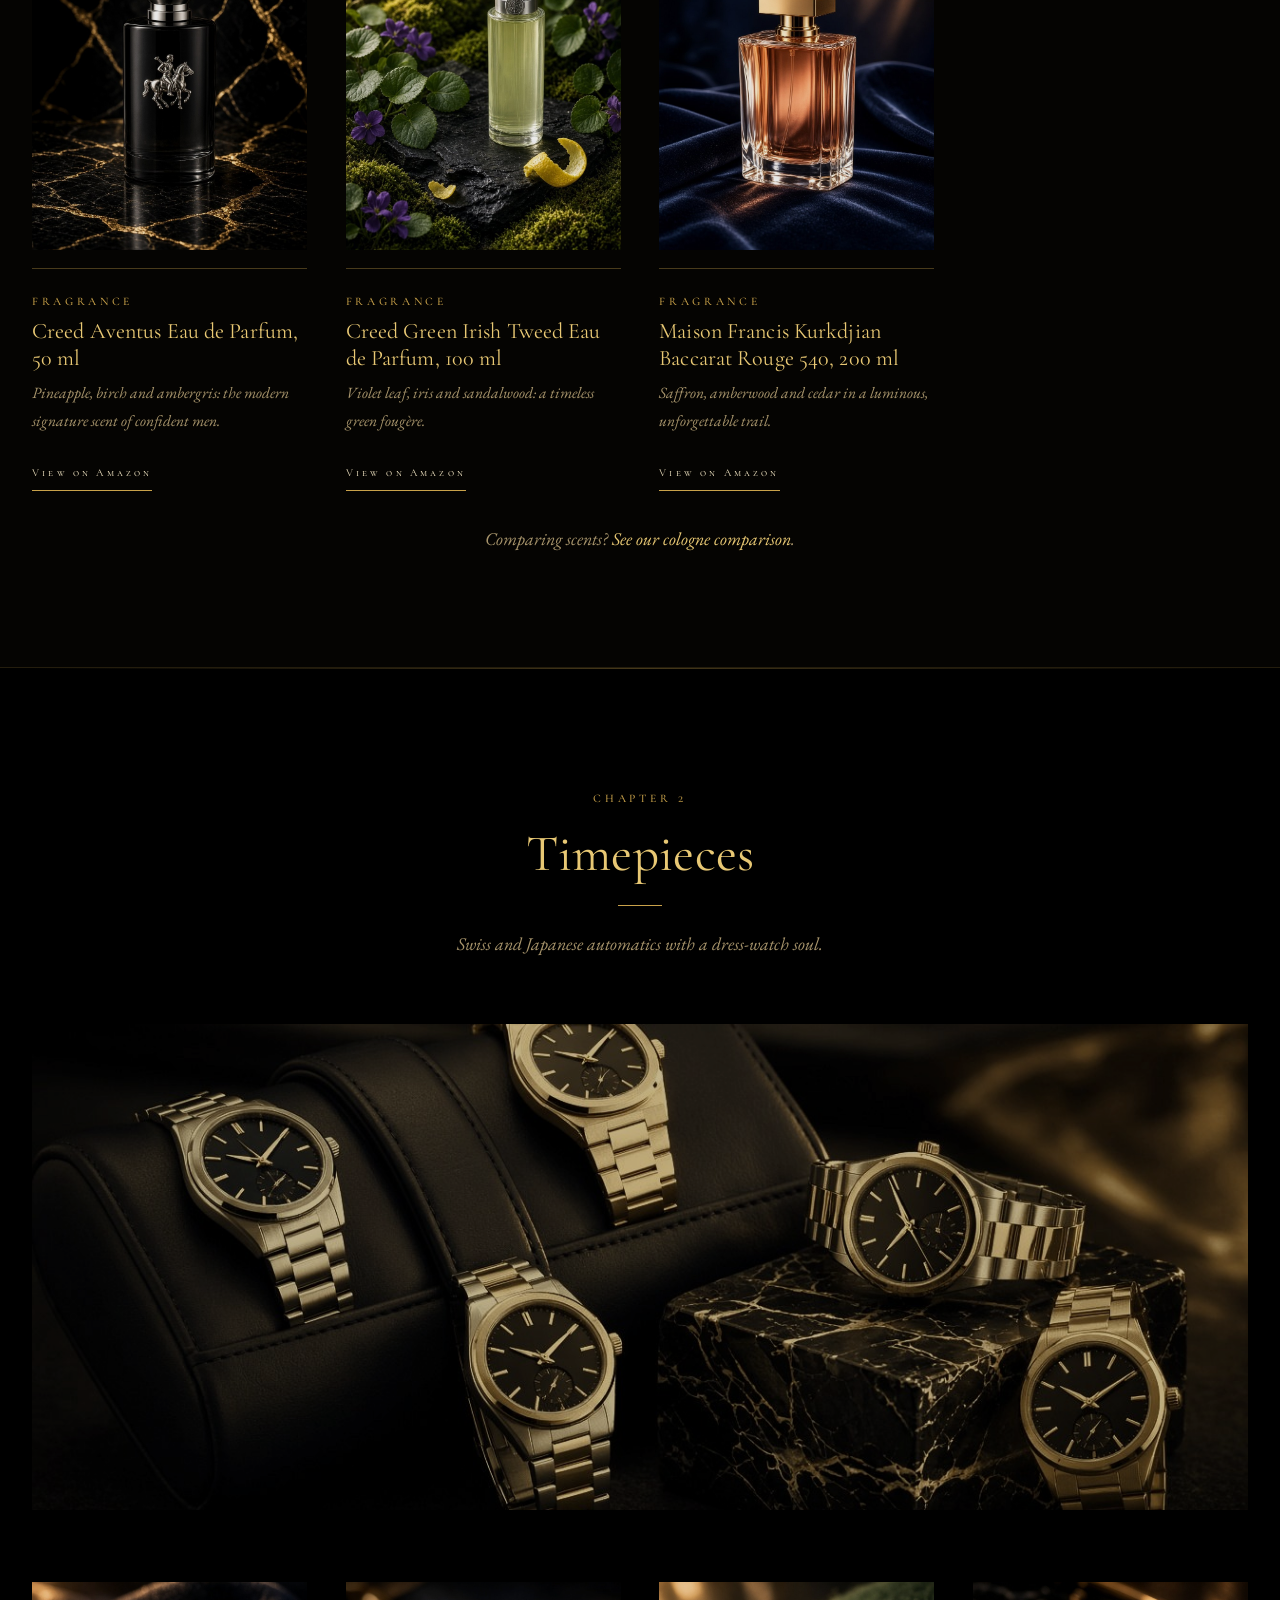
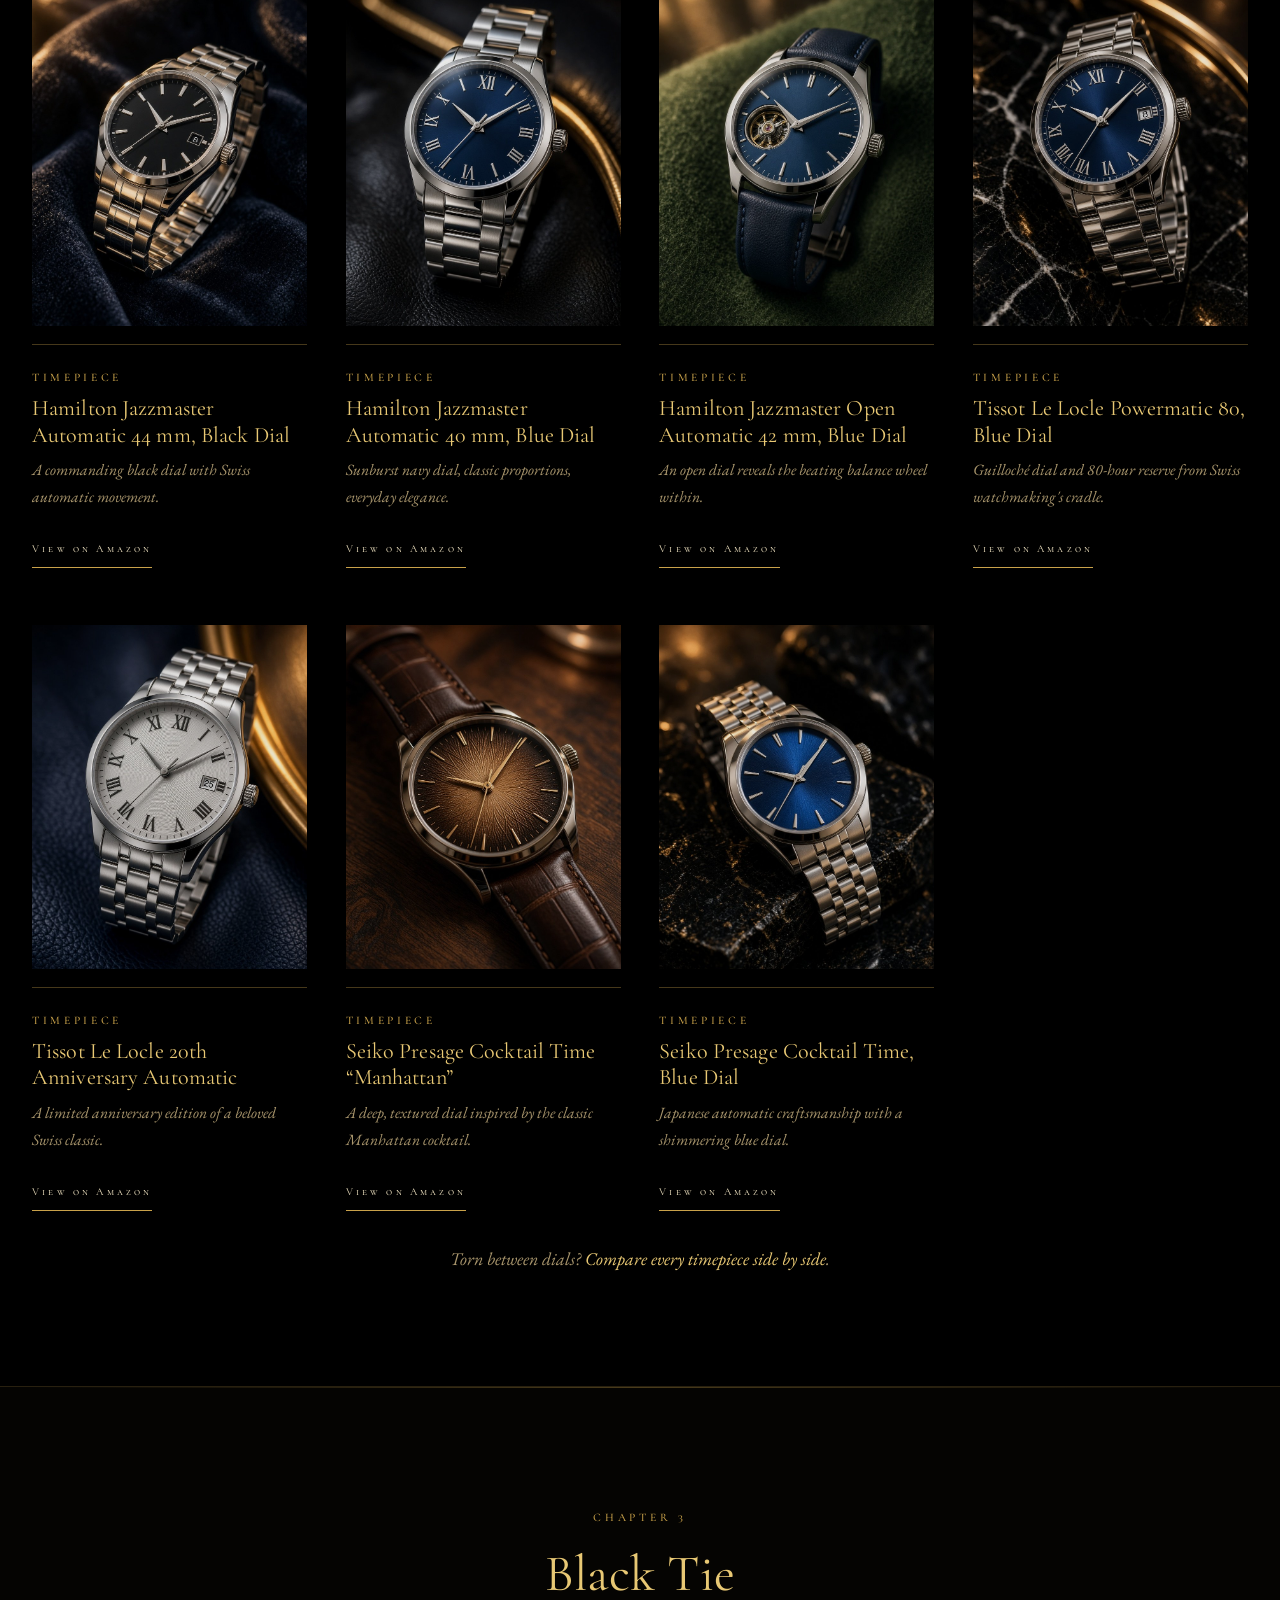
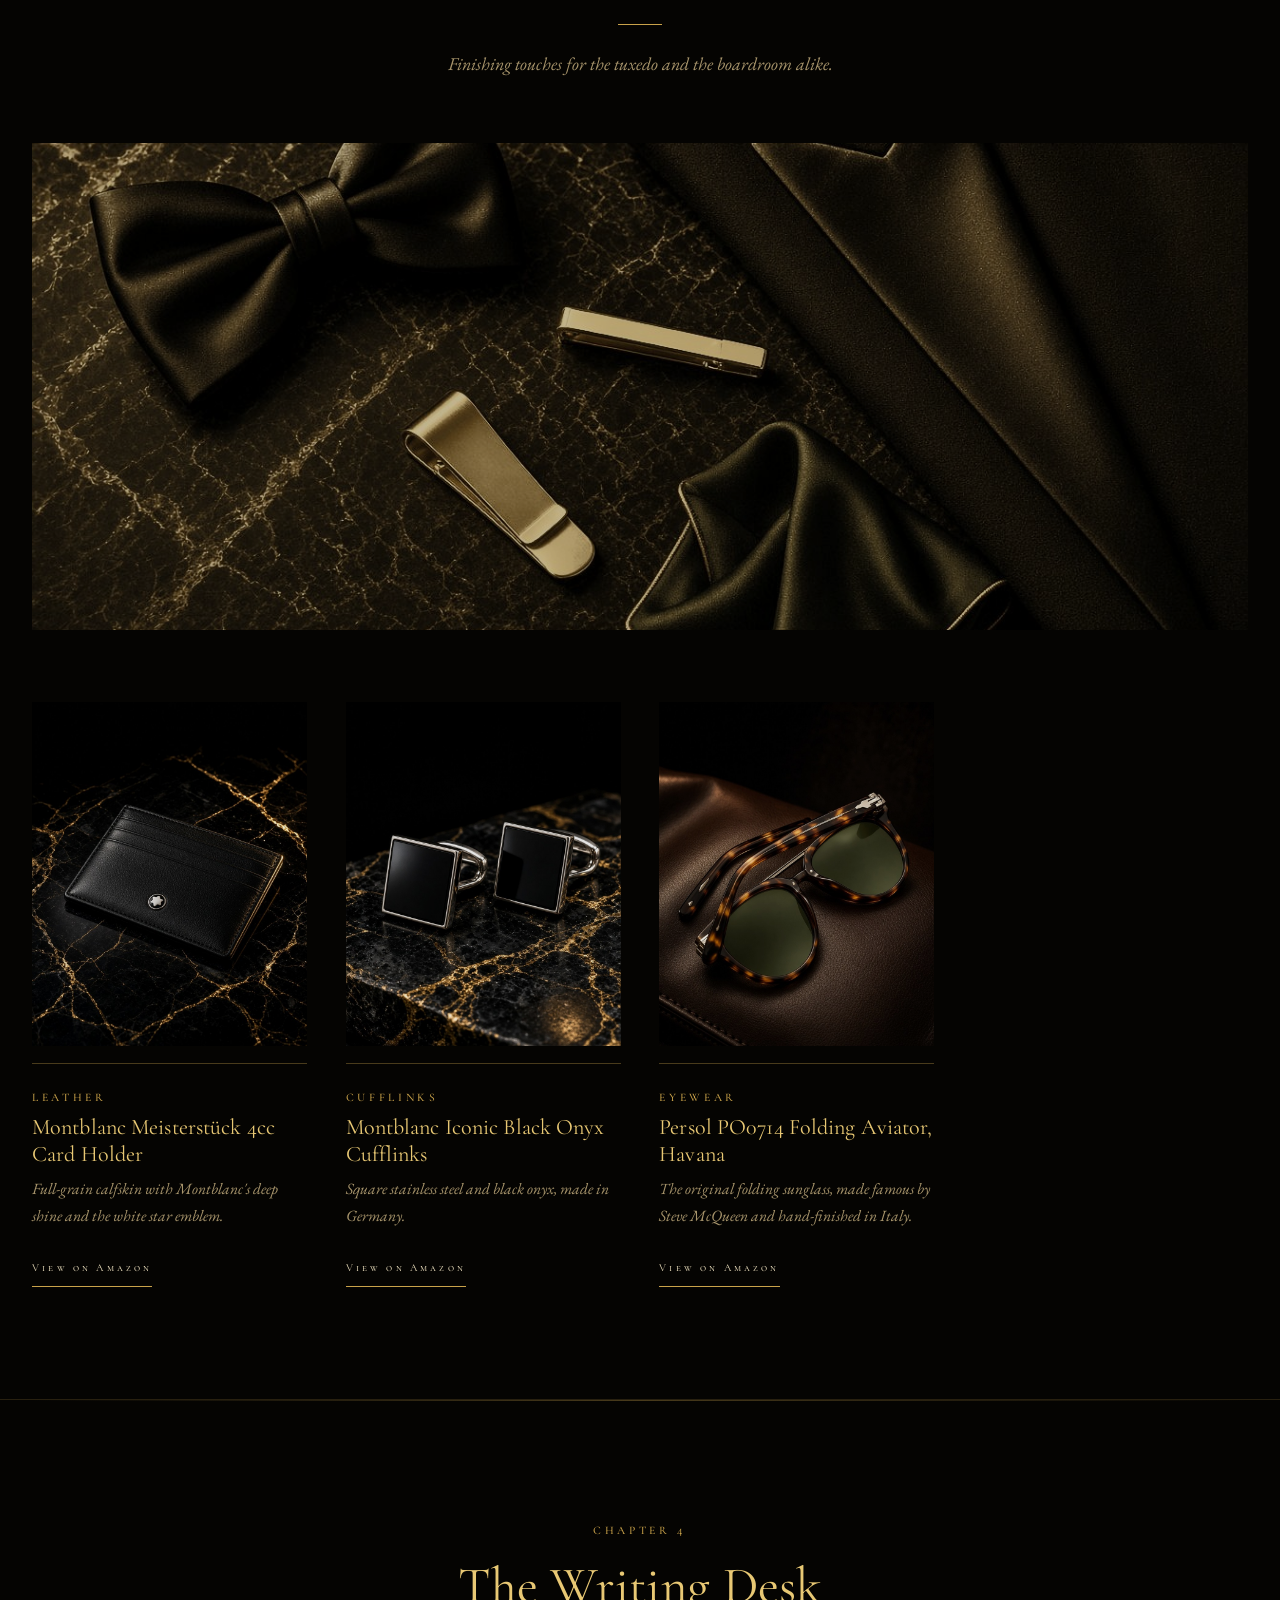
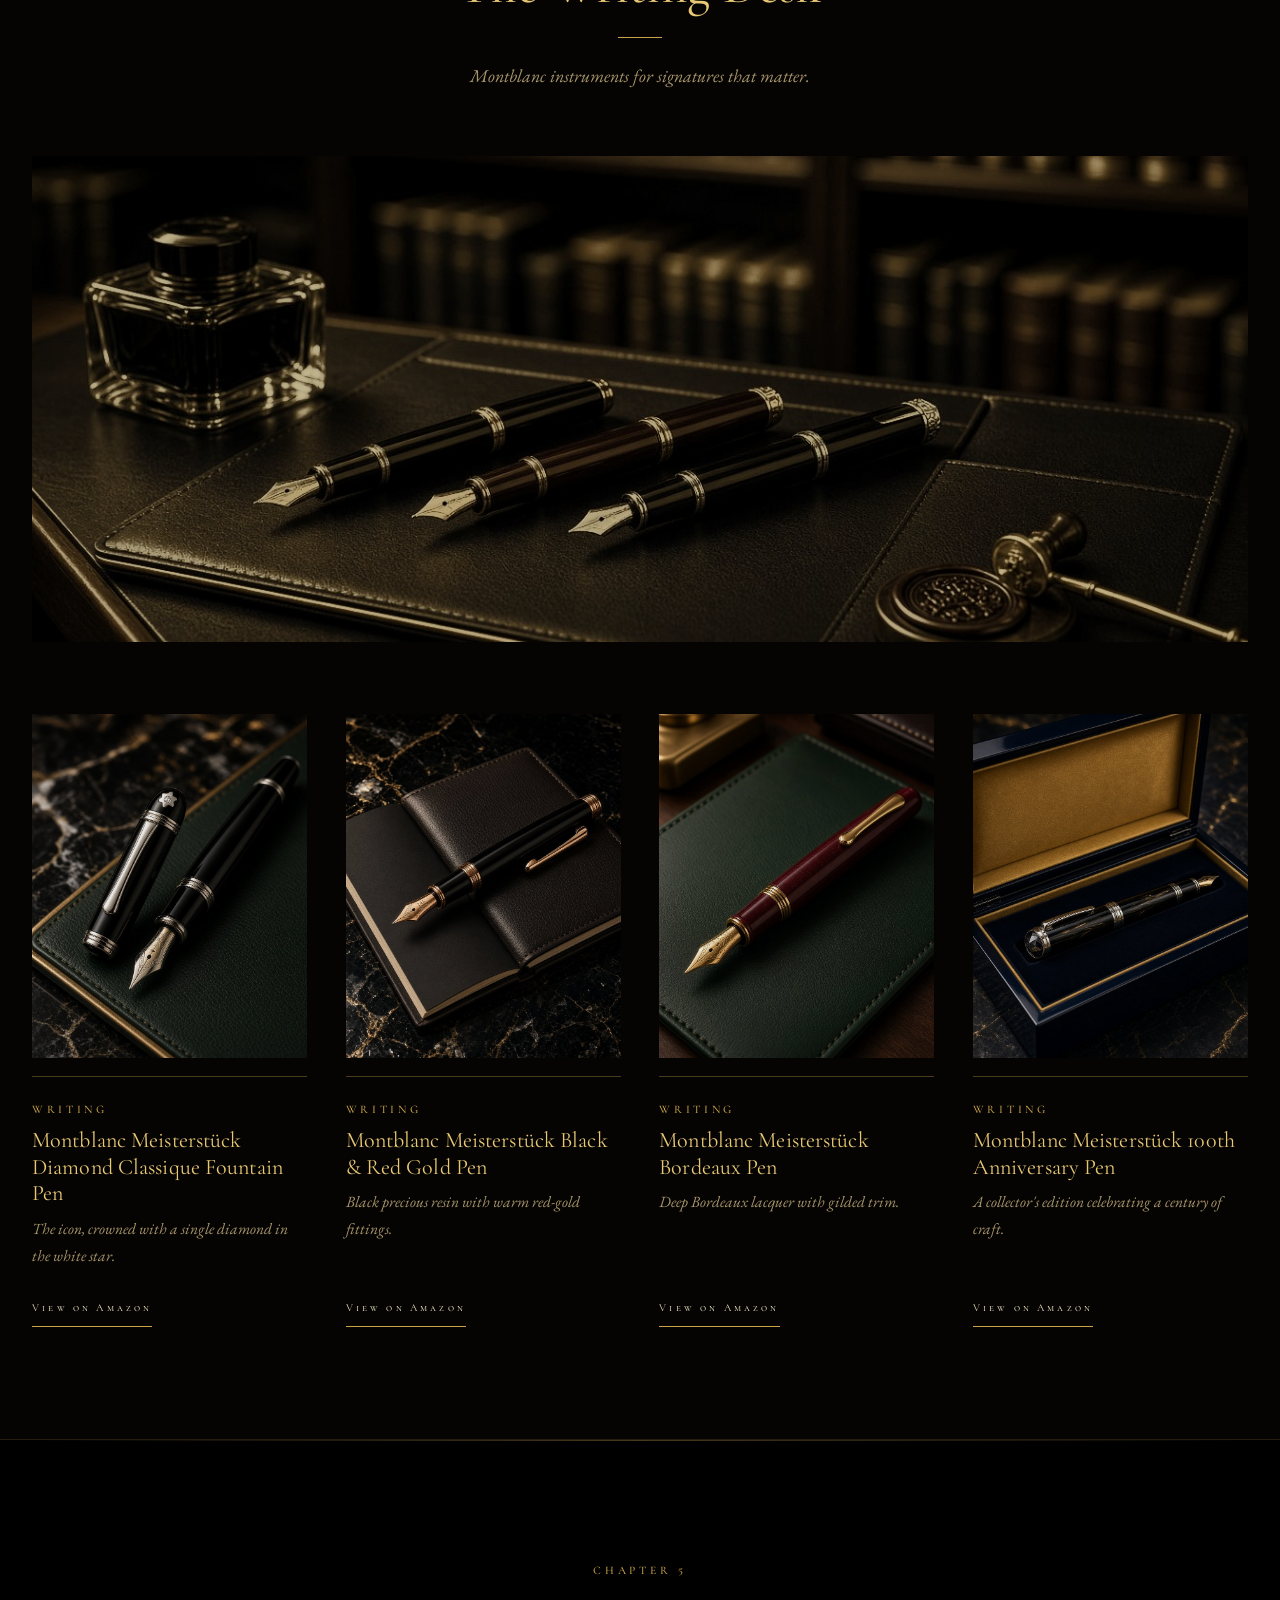
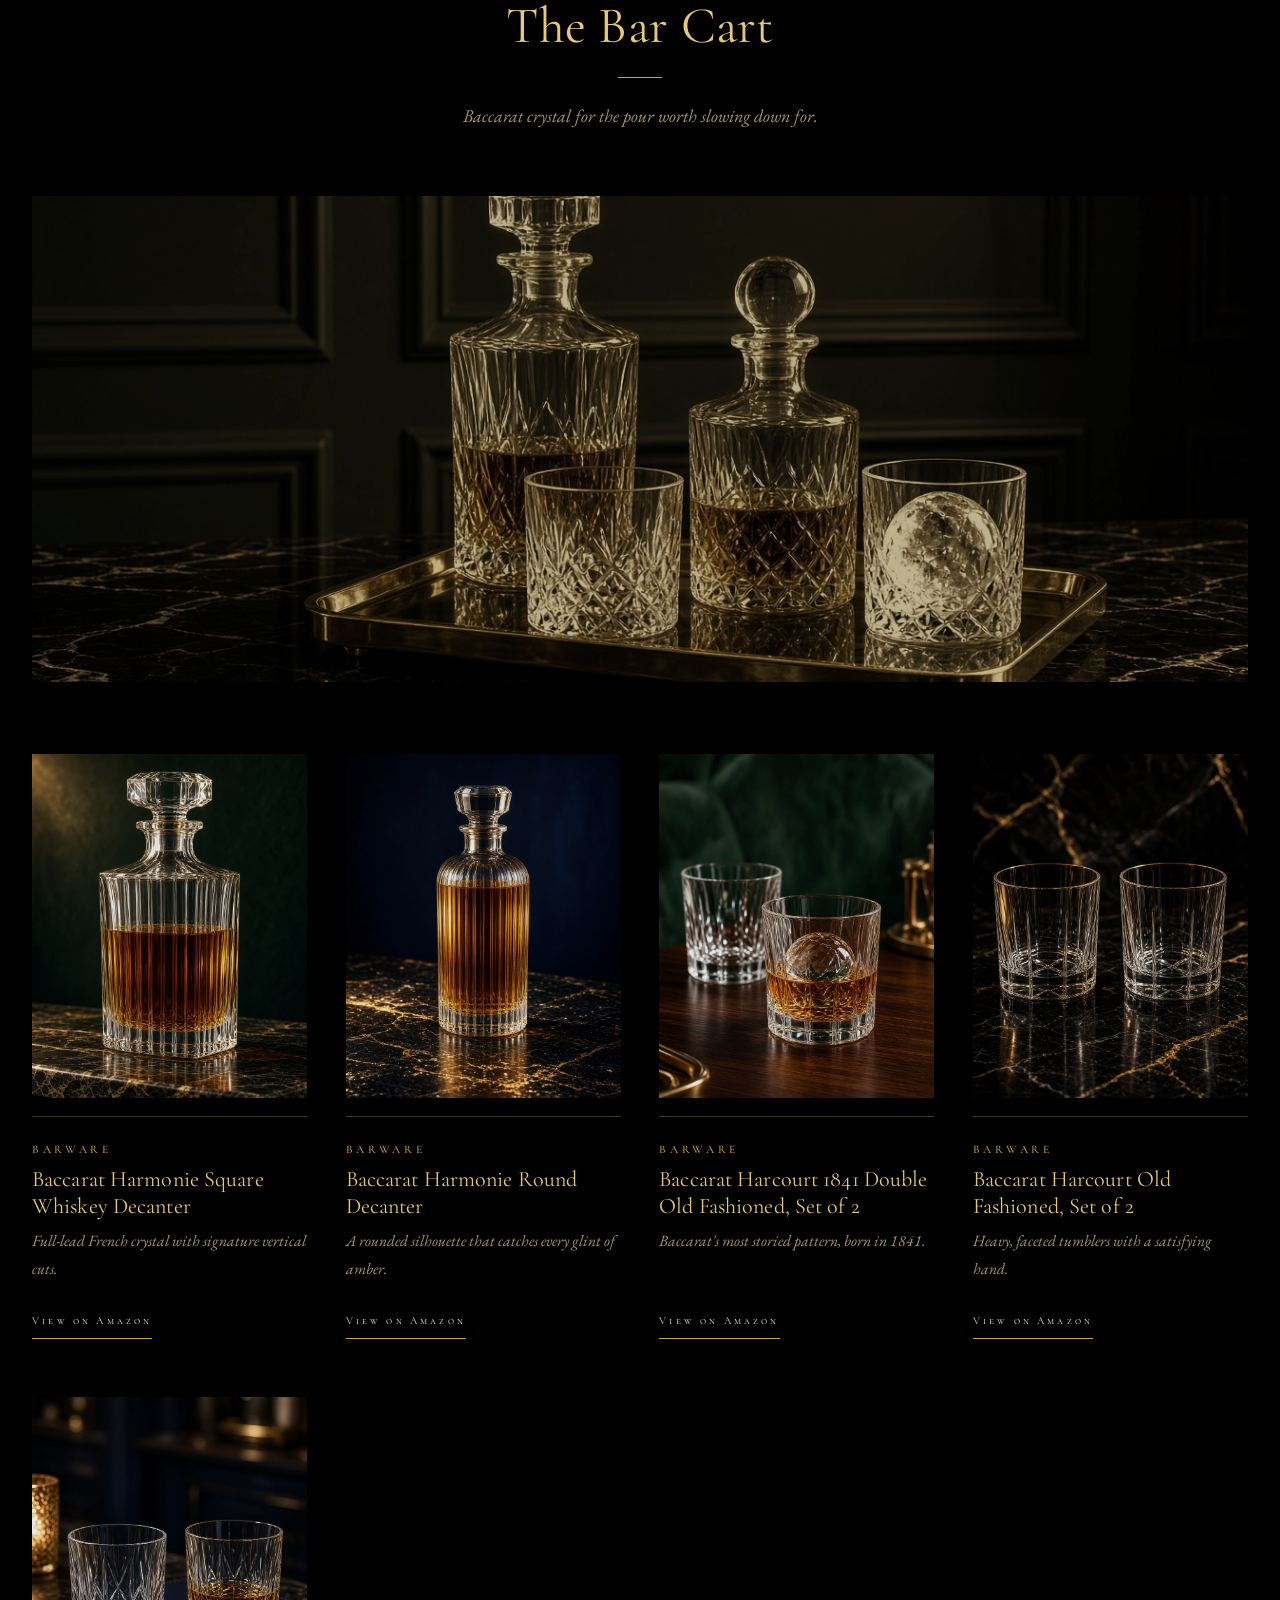
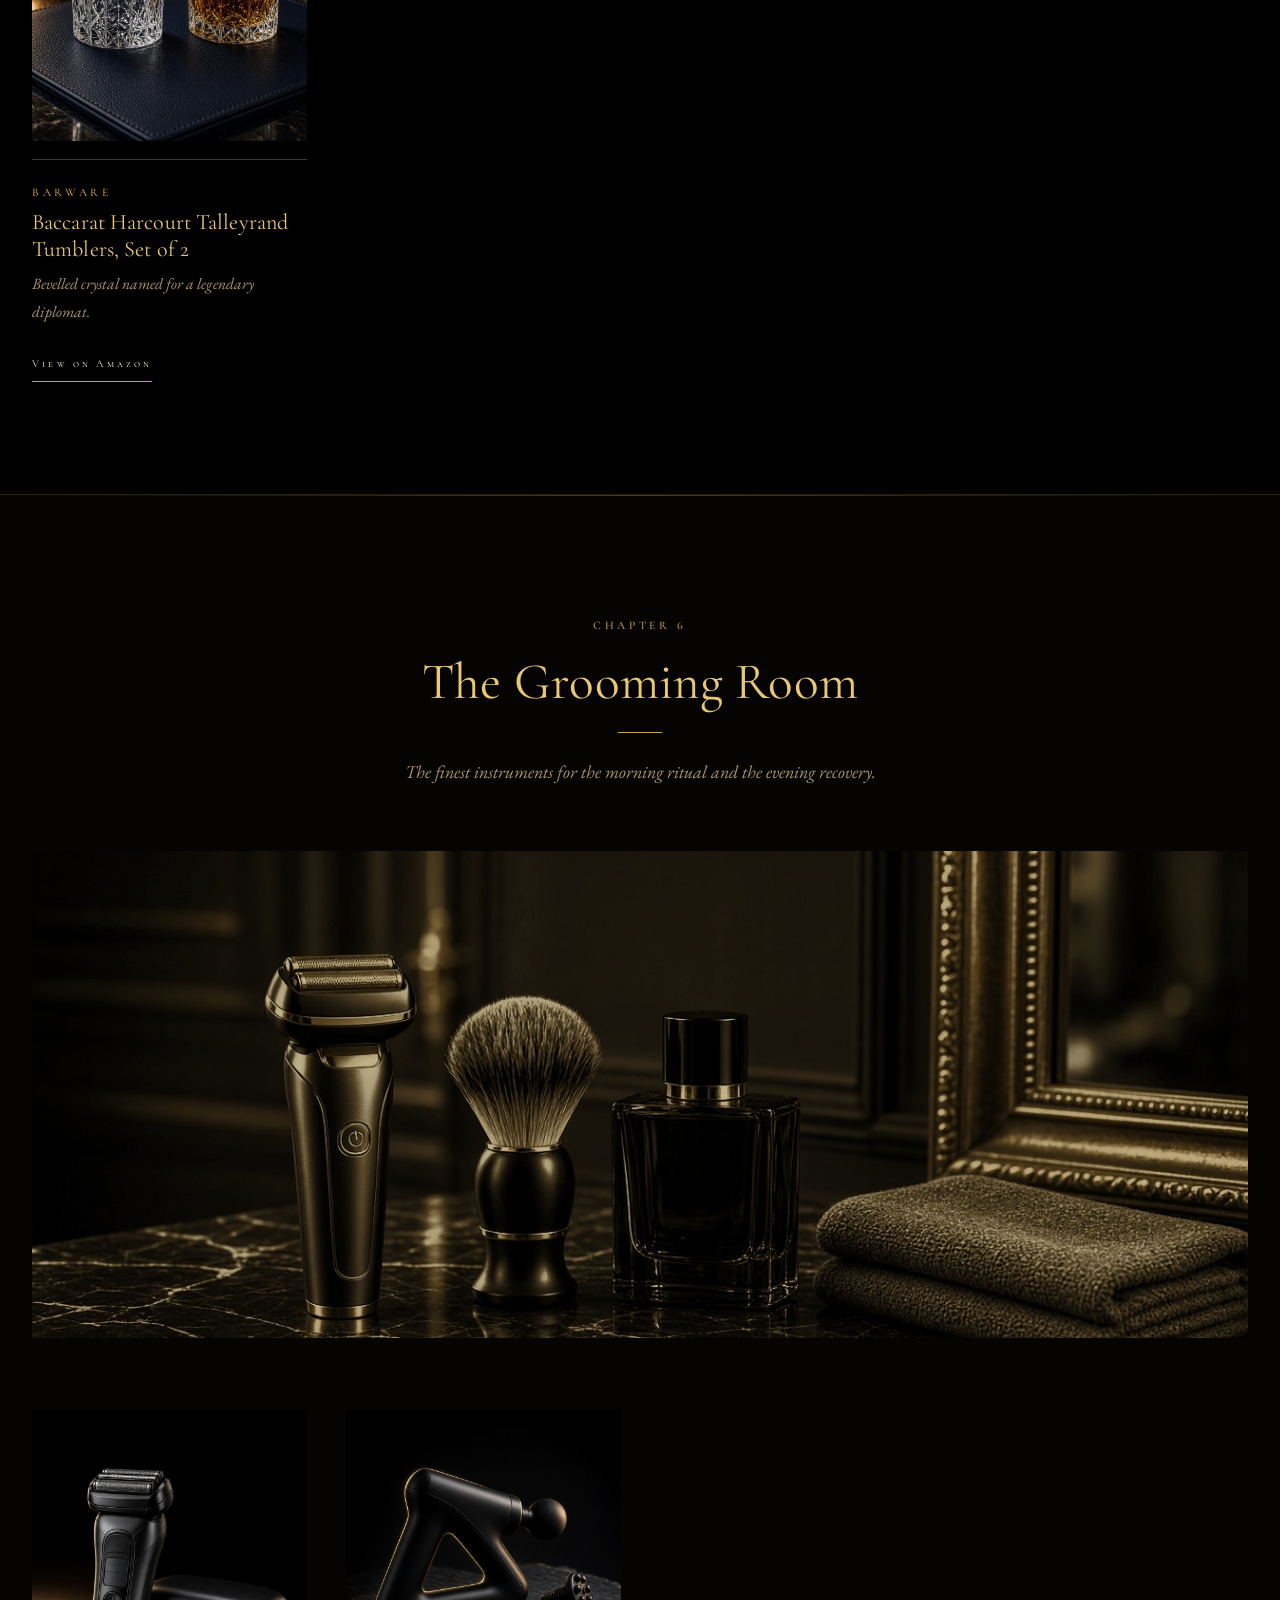
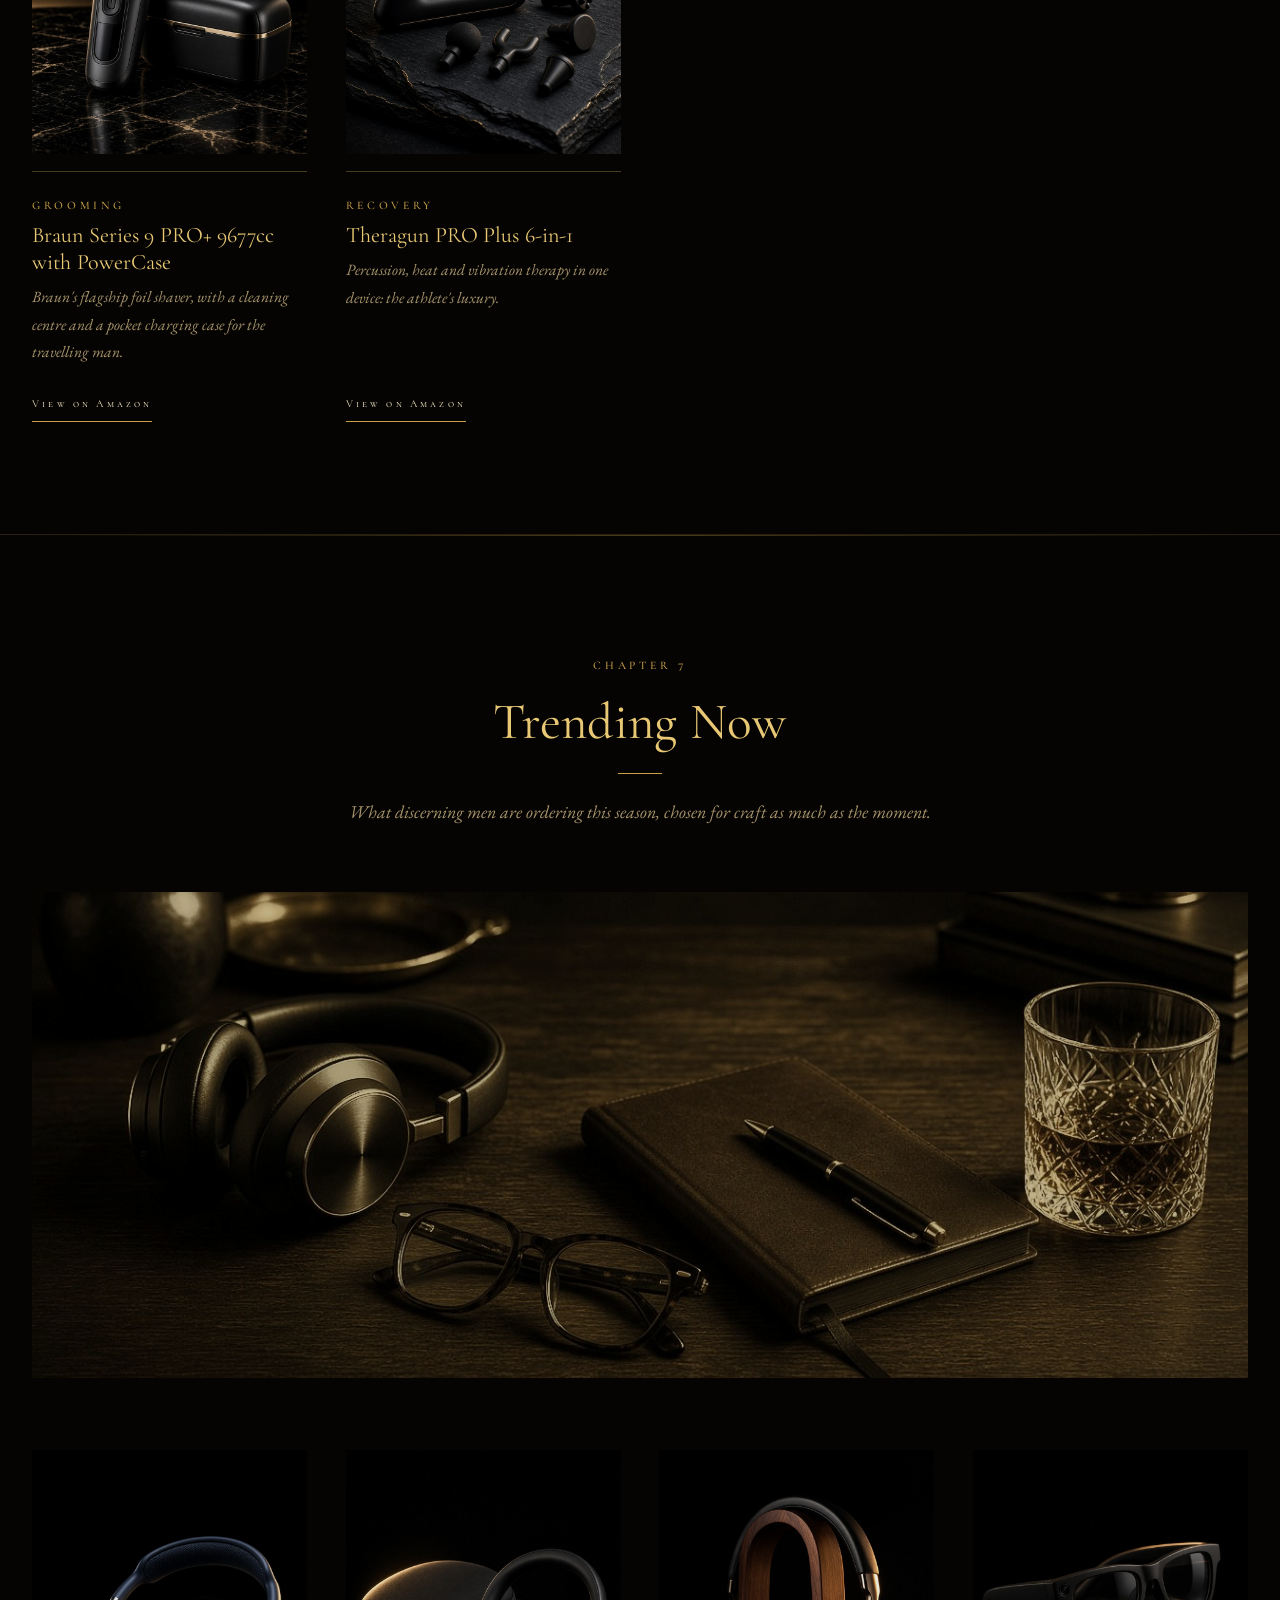
==== commit 53543bc3: "Add Christmas gift guide" ====
--- a/index.html
+++ b/index.html
@@ -3,7 +3,7 @@
 <meta property="og:type" content="website"><meta property="og:site_name" content="Black Tie Atelier"><meta property="og:title" content="Black Tie Atelier — Luxury Gifts for the Modern Gentleman"><meta property="og:description" content="A curated boutique of luxury men&#x27;s gifts: Creed and Baccarat Rouge 540 colognes, Swiss automatic watches, solid gold jewels, Montblanc pens and Baccarat crystal."><meta property="og:url" content="https://lulumoons.github.io/Black-Tie-Atelier/"><meta property="og:image" content="https://lulumoons.github.io/Black-Tie-Atelier/assets/share.jpg"><meta property="og:image:width" content="1200"><meta property="og:image:height" content="630">
 <meta name="twitter:card" content="summary_large_image"><meta name="twitter:title" content="Black Tie Atelier — Luxury Gifts for the Modern Gentleman"><meta name="twitter:description" content="A curated boutique of luxury men&#x27;s gifts: Creed and Baccarat Rouge 540 colognes, Swiss automatic watches, solid gold jewels, Montblanc pens and Baccarat crystal."><meta name="twitter:image" content="https://lulumoons.github.io/Black-Tie-Atelier/assets/share.jpg">
 <meta name="theme-color" content="#0d0e10"><link rel="preconnect" href="https://fonts.googleapis.com"><link rel="preconnect" href="https://fonts.gstatic.com" crossorigin><link href="https://fonts.googleapis.com/css2?family=Cormorant+Garamond:ital,wght@0,300;0,400;0,500;1,300;1,400&family=Cormorant+SC:wght@400;500&family=EB+Garamond:ital,wght@0,400;0,500;1,400&display=swap" rel="stylesheet"><link rel="stylesheet" href="style.css"></head><body>
-<header><div class="bar"><a class="logo" href="index.html">Black Tie <span>Atelier</span></a><nav><a href="index.html#atelier">Fragrance</a><a href="index.html#watches">Timepieces</a><a href="index.html#cigar">Cigar Lounge</a><a href="index.html#budget">By Budget</a><a href="index.html#occasion">By Occasion</a><a href="index.html#guides">Gift Guides</a><a href="compare-watches.html">Compare</a><a href="https://lulumoons.github.io/Enchanted-Veil/">For the Bride</a></nav></div></header>
+<header><div class="bar"><a class="logo" href="index.html">Black Tie <span>Atelier</span></a><nav><a href="index.html#atelier">Fragrance</a><a href="index.html#watches">Timepieces</a><a href="index.html#cigar">Cigar Lounge</a><a href="index.html#budget">By Budget</a><a href="index.html#occasion">By Occasion</a><a href="christmas.html">Christmas</a><a href="index.html#guides">Gift Guides</a><a href="compare-watches.html">Compare</a><a href="https://lulumoons.github.io/Enchanted-Veil/">For the Bride</a></nav></div></header>
 <div class="hero" style="background-image:url(assets/banners/hero.jpg)"><div class="in"><span class="sc">The Autumn Collection · MMXXVI</span><h1>The Art of the<br><em>Gentleman</em></h1><p>Swiss timepieces, solid gold, French crystal, heirloom humidors and the world's most coveted colognes. Chosen for the man who settles for nothing less.</p><p><a class="btn" href="#atelier">Enter the Atelier</a><a class="btn" href="#guides">The Gift Guides</a></p></div></div>
 <section id="intro" class="navy"><div class="wrap"><div class="head"><span class="sc">Welcome</span><h2>Only the Exceptional</h2><div class="rule"></div><p>Every piece is chosen for craftsmanship, provenance and permanence. No fads, no filler. Objects built to be used for decades and handed down.</p></div><div class="tiles t3"><a class="tile" href="#atelier"><b>The Fragrance Atelier</b><span>Luxury Beauty colognes, worn close and remembered long after.</span></a><a class="tile" href="#watches"><b>Timepieces</b><span>Swiss and Japanese automatics with a dress-watch soul.</span></a><a class="tile" href="#blacktie"><b>Black Tie</b><span>Finishing touches for the tuxedo and the boardroom alike.</span></a><a class="tile" href="#pens"><b>The Writing Desk</b><span>Montblanc instruments for signatures that matter.</span></a><a class="tile" href="#bar"><b>The Bar Cart</b><span>Baccarat crystal for the pour worth slowing down for.</span></a><a class="tile" href="#grooming"><b>The Grooming Room</b><span>The finest instruments for the morning ritual and the evening recovery.</span></a><a class="tile" href="#trending"><b>Trending Now</b><span>What discerning men are ordering this season, chosen for craft as much as the moment.</span></a><a class="tile" href="#study"><b>The Study</b><span>Precision watch winders for the private study.</span></a><a class="tile" href="#cigar"><b>The Cigar Lounge</b><span>Heirloom humidors and torch lighters for the slow, celebratory smoke.</span></a></div></div></section>
 <section id="edit" class=""><div class="wrap"><div class="head"><span class="sc">Monthly Selection</span><h2>The Gentleman's Edit</h2><div class="rule"></div><p>Our picks for November 2026: six pieces we would gift without hesitation this month.</p></div><div class="grid"><article class="card"><a class="ph" data-asin="B079WWWBQN" href="https://www.amazon.com/dp/B079WWWBQN?tag=enchantedveil-20" target="_blank" rel="sponsored noopener"><img src="assets/products/B079WWWBQN.jpg" alt="Creed Green Irish Tweed Eau de Parfum, 100 ml" loading="lazy"></a>
@@ -146,9 +146,9 @@
 <div class="cb"><span class="sc">Barware</span><h3>Baccarat Harcourt Old Fashioned, Set of 2</h3><p>Heavy, faceted tumblers with a satisfying hand.</p><a class="btn" data-asin="B01DRHM62C" href="https://www.amazon.com/dp/B01DRHM62C?tag=enchantedveil-20" target="_blank" rel="sponsored noopener">View on Amazon</a></div></article><article class="card"><a class="ph" data-asin="B06XVFYJXR" href="https://www.amazon.com/dp/B06XVFYJXR?tag=enchantedveil-20" target="_blank" rel="sponsored noopener"><img src="assets/products/B06XVFYJXR.jpg" alt="Daniel Marshall 100-Cigar Burl Humidor" loading="lazy"></a>
 <div class="cb"><span class="sc">The Cigar Lounge</span><h3>Daniel Marshall 100-Cigar Burl Humidor</h3><p>An heirloom humidor sized for the discerning smoker.</p><a class="btn" data-asin="B06XVFYJXR" href="https://www.amazon.com/dp/B06XVFYJXR?tag=enchantedveil-20" target="_blank" rel="sponsored noopener">View on Amazon</a></div></article><article class="card"><a class="ph" data-asin="B08818JFDZ" href="https://www.amazon.com/dp/B08818JFDZ?tag=enchantedveil-20" target="_blank" rel="sponsored noopener"><img src="assets/products/B08818JFDZ.jpg" alt="Daniel Marshall Ambiente 125 Humidor, Autographed" loading="lazy"></a>
 <div class="cb"><span class="sc">The Cigar Lounge</span><h3>Daniel Marshall Ambiente 125 Humidor, Autographed</h3><p>Black matte lacquer, gold hardware and Daniel Marshall&#x27;s own signature.</p><a class="btn" data-asin="B08818JFDZ" href="https://www.amazon.com/dp/B08818JFDZ?tag=enchantedveil-20" target="_blank" rel="sponsored noopener">View on Amazon</a></div></article></div></div></section>
-<section id="guides" class="forest"><div class="wrap"><div class="head"><span class="sc">Gift Guides</span><h2>The Gift Guides</h2><div class="rule"></div><p>Five dedicated guides, each with its own considered selection.</p></div><div class="tiles"><a class="tile" href="groomsmen.html"><img src="assets/pins/groomsmen.jpg" alt="Groomsmen Gifts" style="width:100%;aspect-ratio:2/3;object-fit:cover;margin-bottom:.8rem"><b>Groomsmen Gifts</b></a><a class="tile" href="groom.html"><img src="assets/pins/groom.jpg" alt="Gifts for the Groom" style="width:100%;aspect-ratio:2/3;object-fit:cover;margin-bottom:.8rem"><b>Gifts for the Groom</b></a><a class="tile" href="fathers-day.html"><img src="assets/pins/fathers-day.jpg" alt="Father&#x27;s Day" style="width:100%;aspect-ratio:2/3;object-fit:cover;margin-bottom:.8rem"><b>Father's Day</b></a><a class="tile" href="anniversary.html"><img src="assets/pins/anniversary.jpg" alt="Anniversary Gifts" style="width:100%;aspect-ratio:2/3;object-fit:cover;margin-bottom:.8rem"><b>Anniversary Gifts</b></a><a class="tile" href="holiday.html"><img src="assets/pins/holiday.jpg" alt="The Holiday Guide" style="width:100%;aspect-ratio:2/3;object-fit:cover;margin-bottom:.8rem"><b>The Holiday Guide</b></a></div></div></section>
+<section id="guides" class="forest"><div class="wrap"><div class="head"><span class="sc">Gift Guides</span><h2>The Gift Guides</h2><div class="rule"></div><p>Five dedicated guides, each with its own considered selection.</p></div><div class="tiles"><a class="tile" href="groomsmen.html"><img src="assets/pins/groomsmen.jpg" alt="Groomsmen Gifts" style="width:100%;aspect-ratio:2/3;object-fit:cover;margin-bottom:.8rem"><b>Groomsmen Gifts</b></a><a class="tile" href="groom.html"><img src="assets/pins/groom.jpg" alt="Gifts for the Groom" style="width:100%;aspect-ratio:2/3;object-fit:cover;margin-bottom:.8rem"><b>Gifts for the Groom</b></a><a class="tile" href="fathers-day.html"><img src="assets/pins/fathers-day.jpg" alt="Father&#x27;s Day" style="width:100%;aspect-ratio:2/3;object-fit:cover;margin-bottom:.8rem"><b>Father's Day</b></a><a class="tile" href="anniversary.html"><img src="assets/pins/anniversary.jpg" alt="Anniversary Gifts" style="width:100%;aspect-ratio:2/3;object-fit:cover;margin-bottom:.8rem"><b>Anniversary Gifts</b></a><a class="tile" href="christmas.html"><img src="assets/pins/christmas.jpg" alt="The Christmas Edit" style="width:100%;aspect-ratio:2/3;object-fit:cover;margin-bottom:.8rem"><b>The Christmas Edit</b></a><a class="tile" href="holiday.html"><img src="assets/pins/holiday.jpg" alt="The Holiday Guide" style="width:100%;aspect-ratio:2/3;object-fit:cover;margin-bottom:.8rem"><b>The Holiday Guide</b></a></div></div></section>
 <section id="bride" class="navy"><div class="wrap"><div class="head"><span class="sc">Sister Boutique</span><h2>For the Bride</h2><div class="rule"></div><p>Shopping for her as well? Our sister boutique, Enchanted Veil, curates couture wedding gowns and bridal treasures.</p></div><p class="bride"><a class="btn" href="https://lulumoons.github.io/Enchanted-Veil/">Visit Enchanted Veil</a></p></div></section>
 <footer><div class="wrap"><div class="logo">Black Tie <span>Atelier</span></div><p class="sc">Heirloom gifts for the modern gentleman</p>
-<p class="fnav"><a href="groomsmen.html">Groomsmen Gifts</a><a href="groom.html">Gifts for the Groom</a><a href="fathers-day.html">Father's Day</a><a href="anniversary.html">Anniversary Gifts</a><a href="holiday.html">The Holiday Guide</a><a href="compare-watches.html">Compare Watches</a><a href="compare-colognes.html">Compare Colognes</a><a href="https://lulumoons.github.io/Enchanted-Veil/">For the Bride</a></p>
+<p class="fnav"><a href="groomsmen.html">Groomsmen Gifts</a><a href="groom.html">Gifts for the Groom</a><a href="fathers-day.html">Father's Day</a><a href="anniversary.html">Anniversary Gifts</a><a href="christmas.html">The Christmas Edit</a><a href="holiday.html">The Holiday Guide</a><a href="compare-watches.html">Compare Watches</a><a href="compare-colognes.html">Compare Colognes</a><a href="https://lulumoons.github.io/Enchanted-Veil/">For the Bride</a></p>
 <p class="fine"><em>As an Amazon Associate, Black Tie Atelier earns from qualifying purchases.</em> Availability and pricing are set by Amazon and may change.</p><p>&copy; 2026 Black Tie Atelier</p></div></footer>
 <script>const AFFILIATE_TAG="enchantedveil-20";document.querySelectorAll('a[data-asin]').forEach(a=>{a.href='https://www.amazon.com/dp/'+a.dataset.asin+'?tag='+AFFILIATE_TAG;a.target='_blank';a.rel='sponsored noopener'});</script></body></html>
